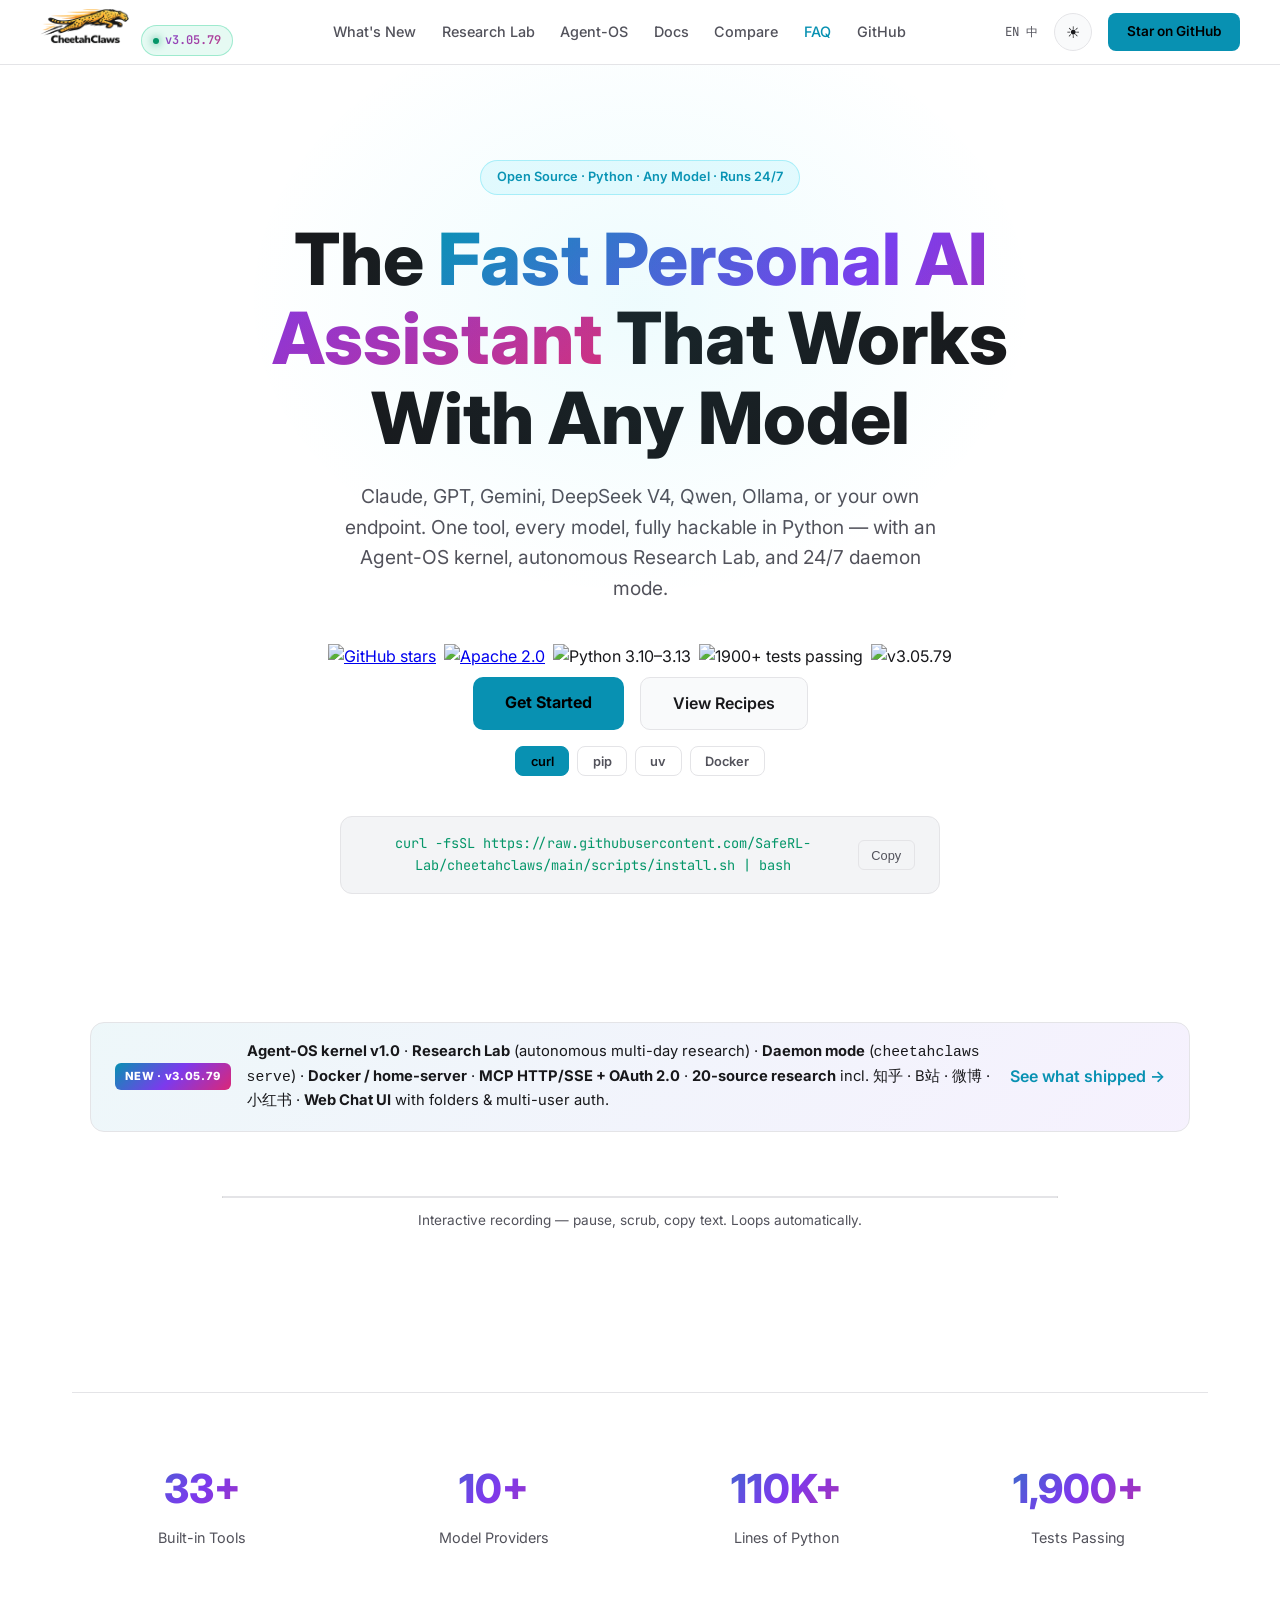
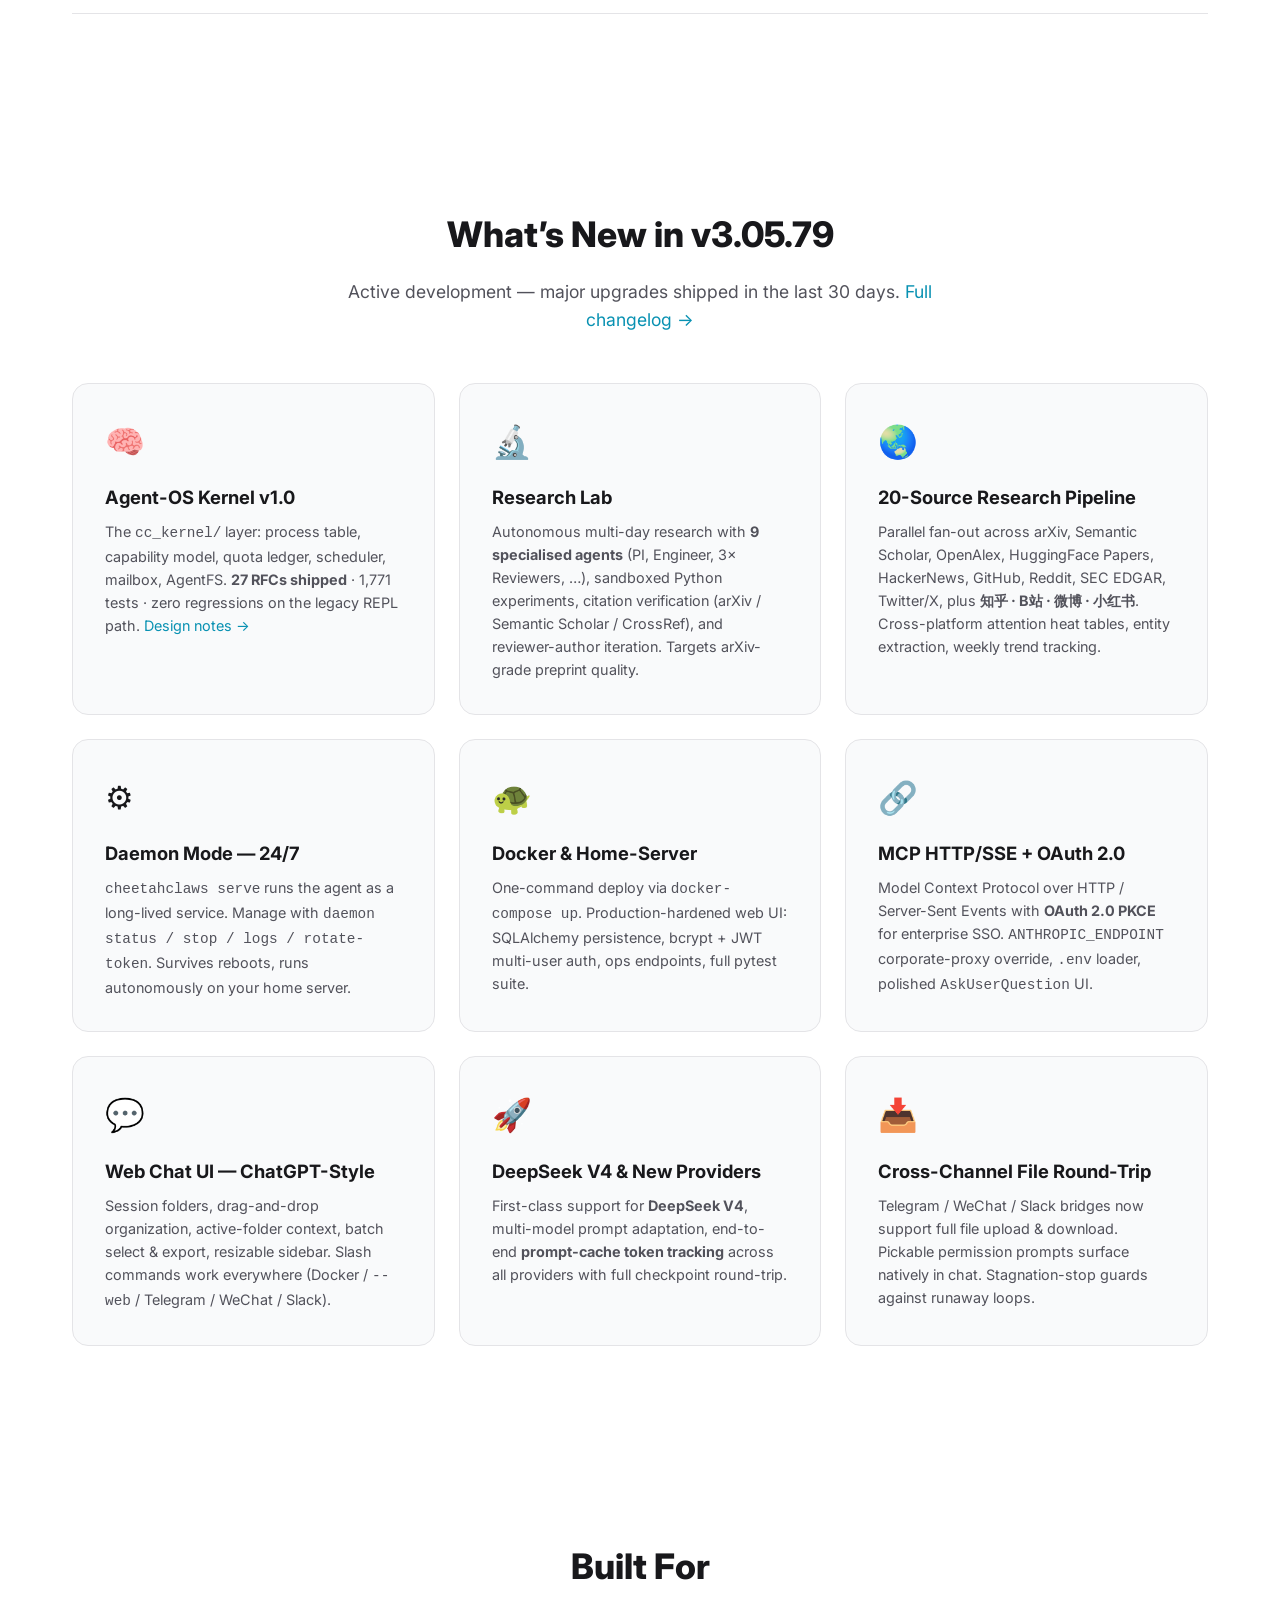
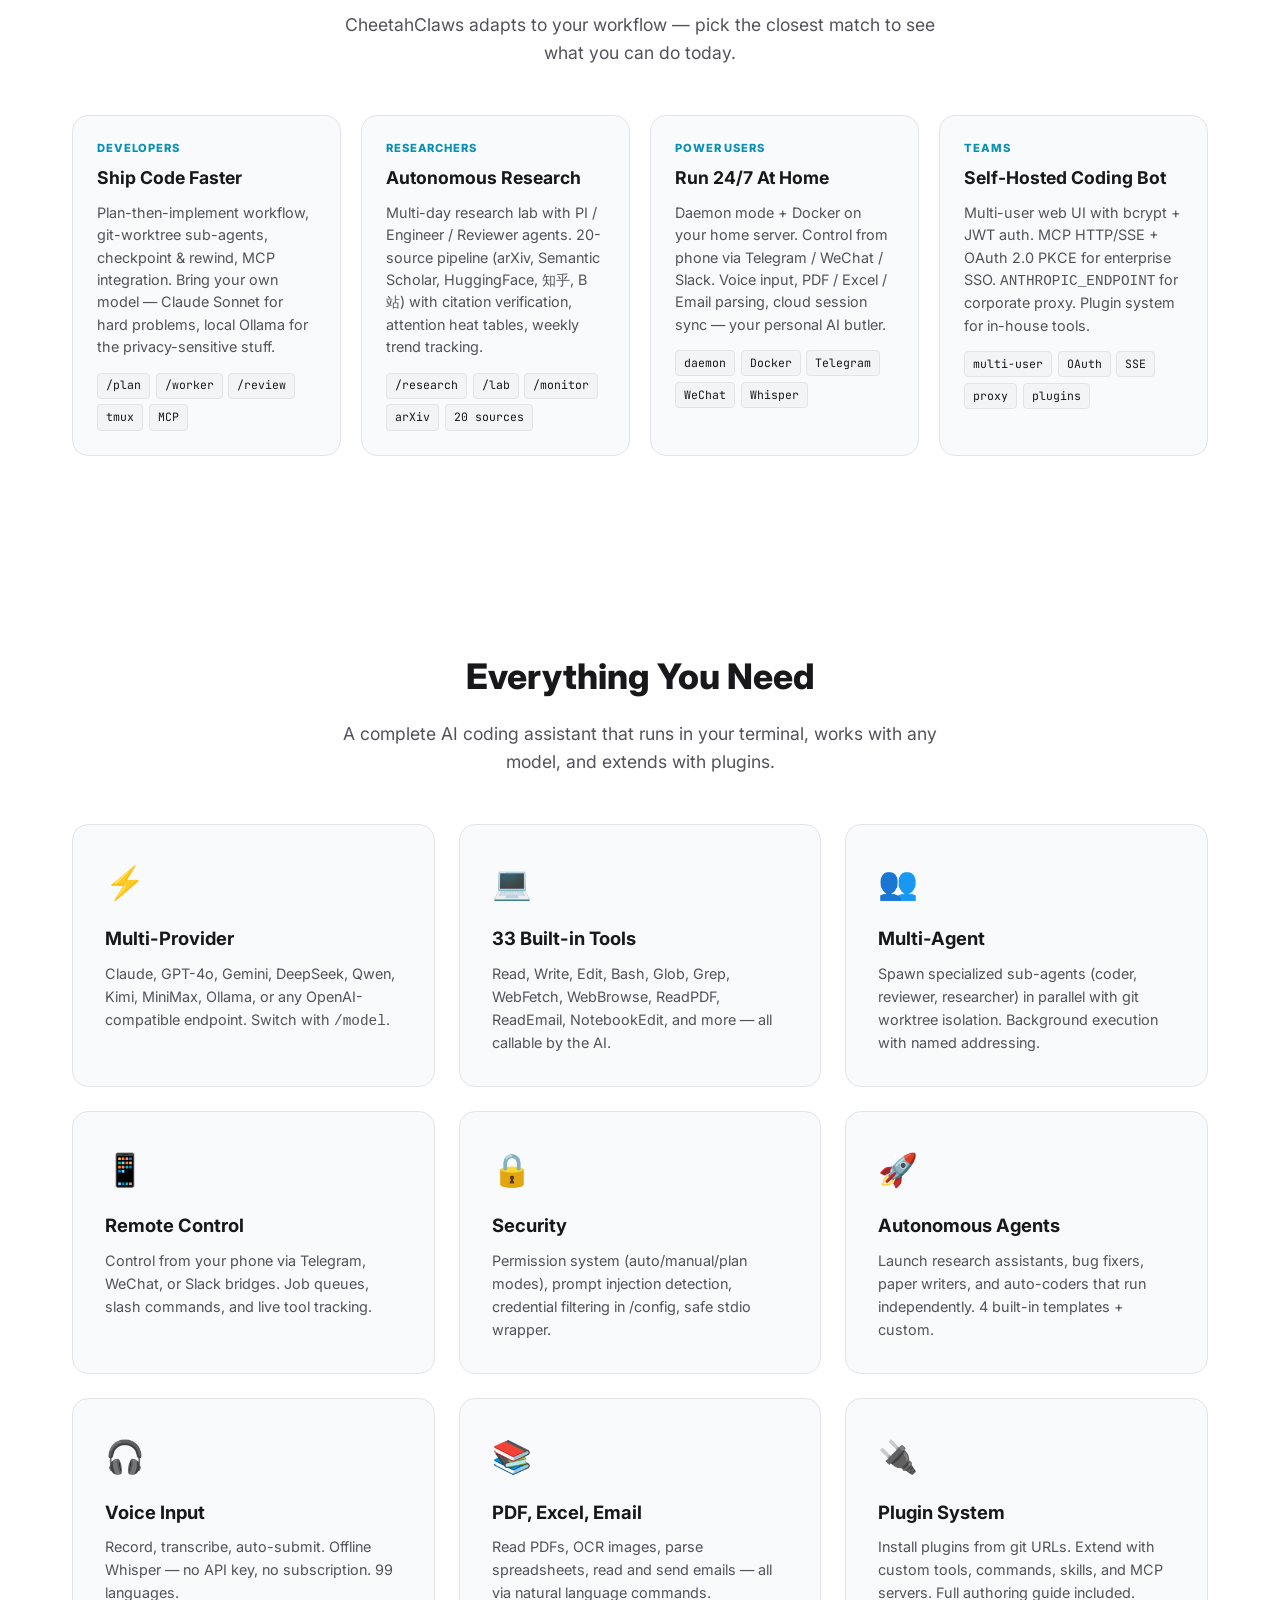
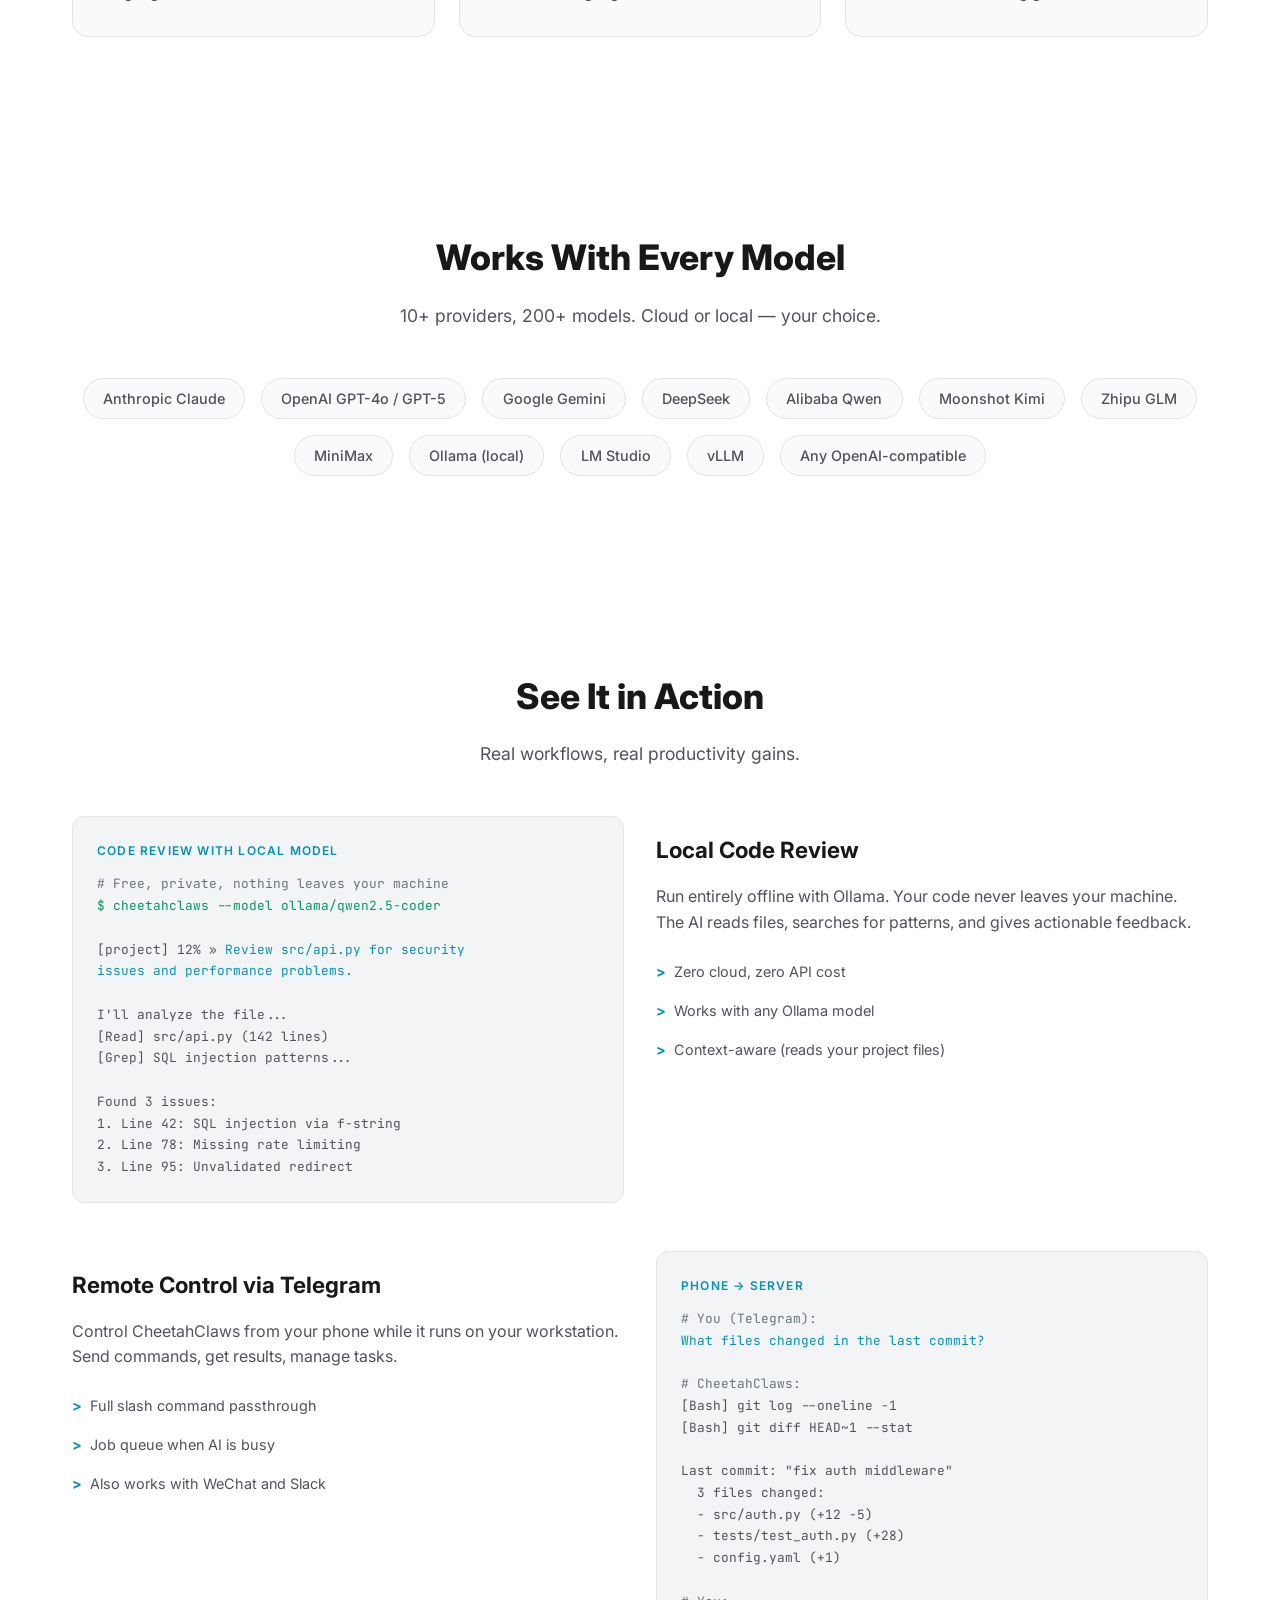
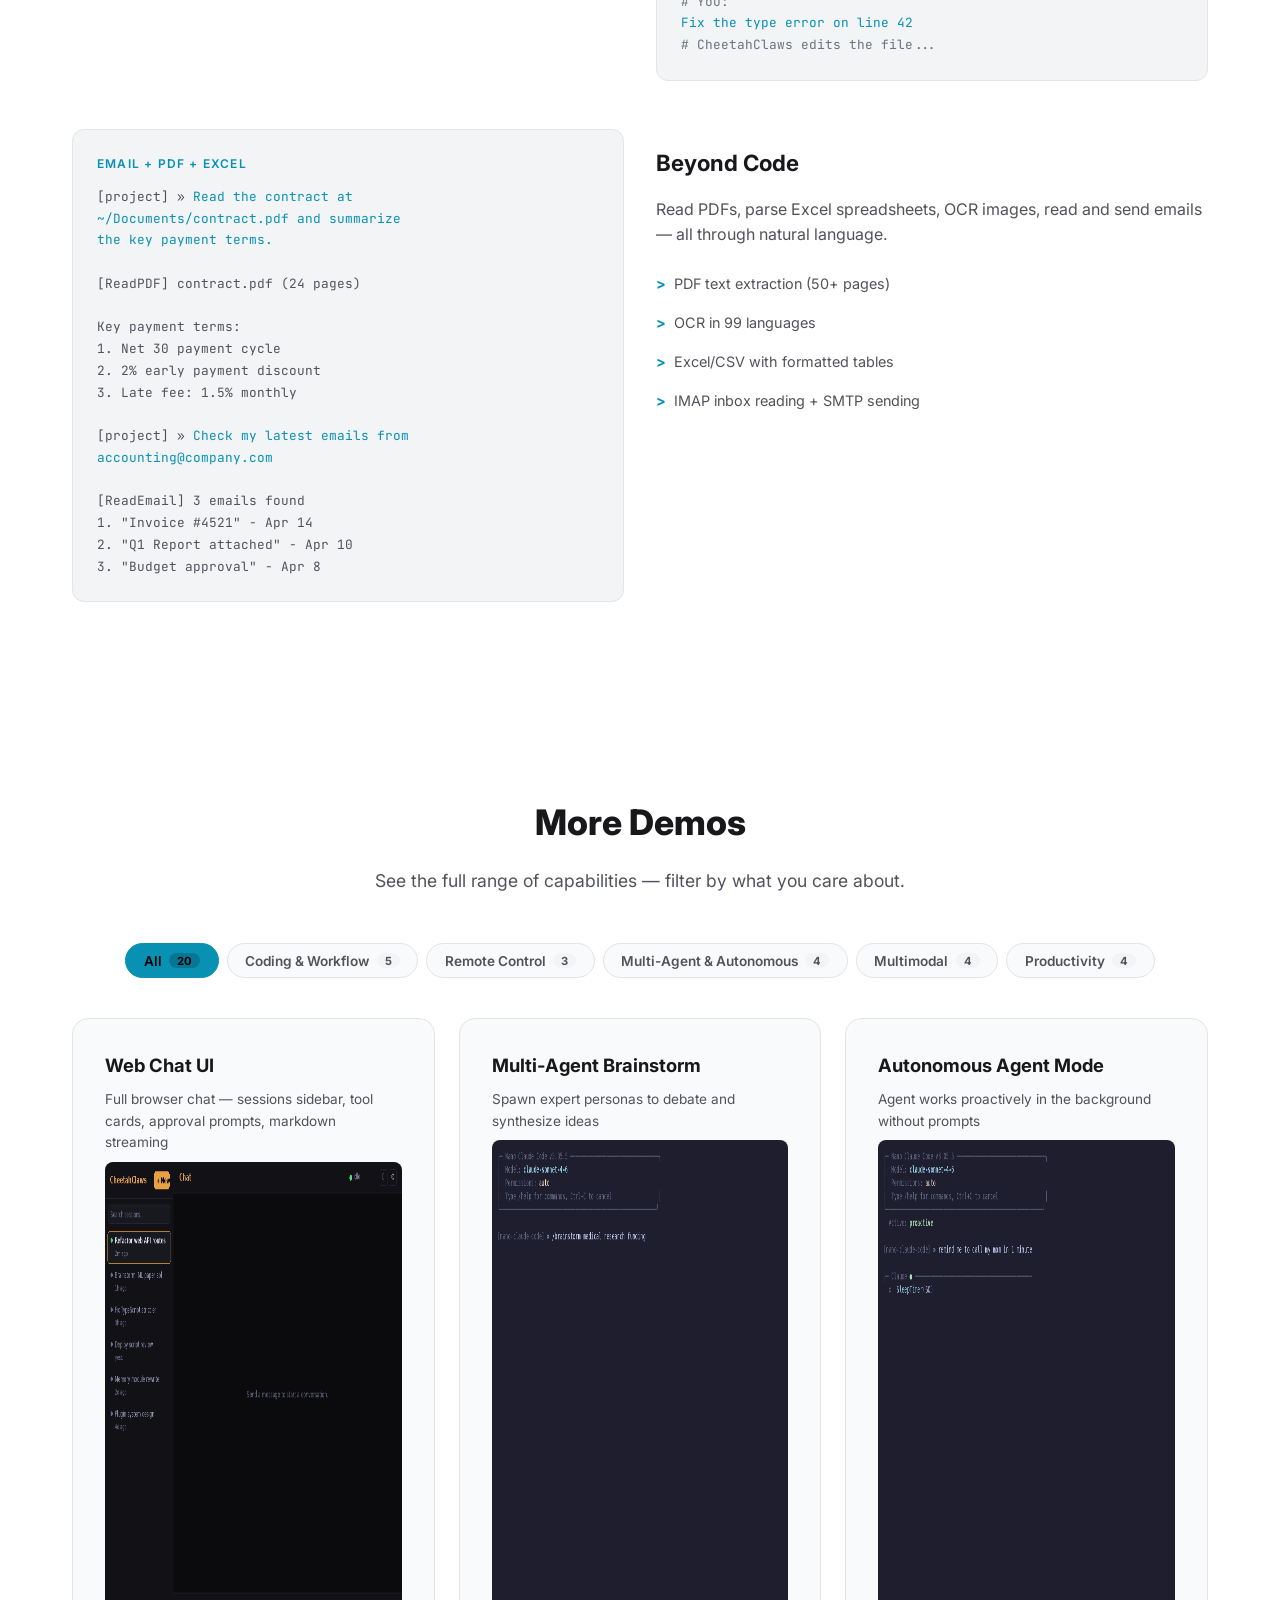
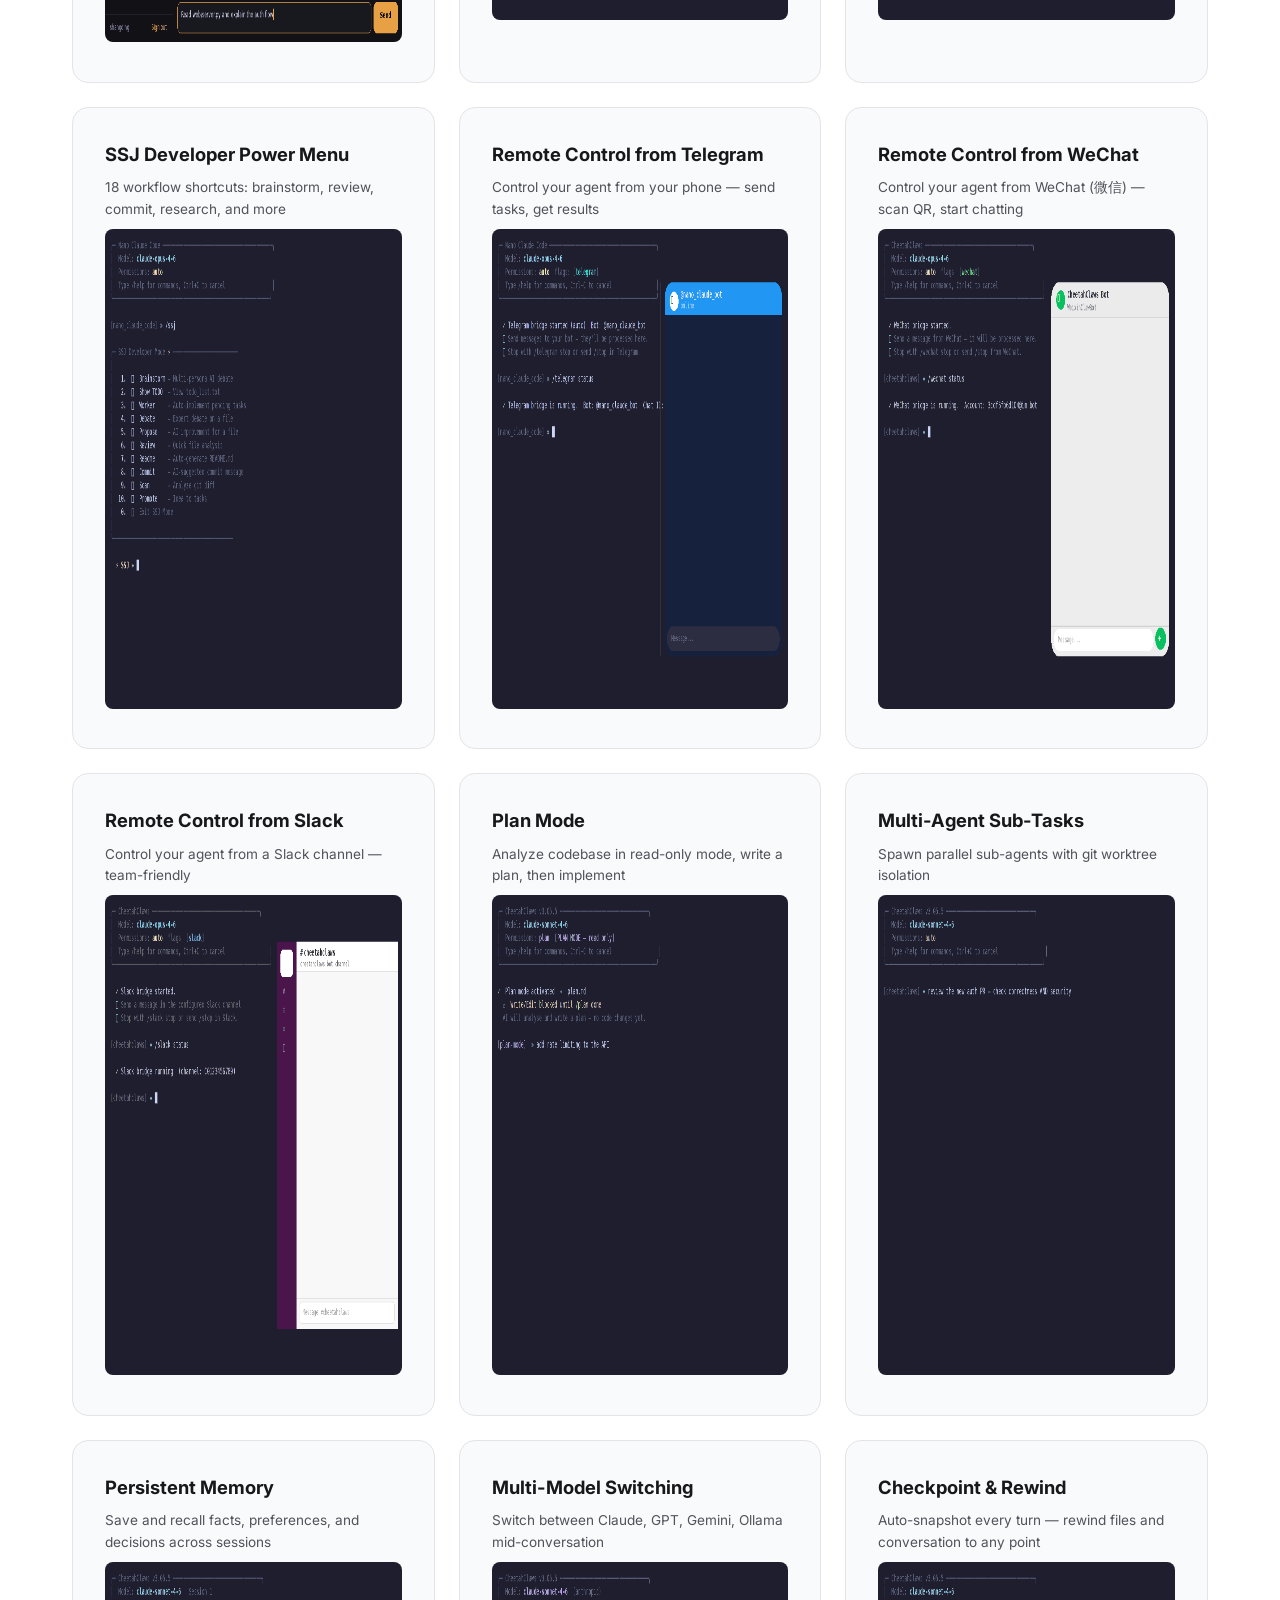
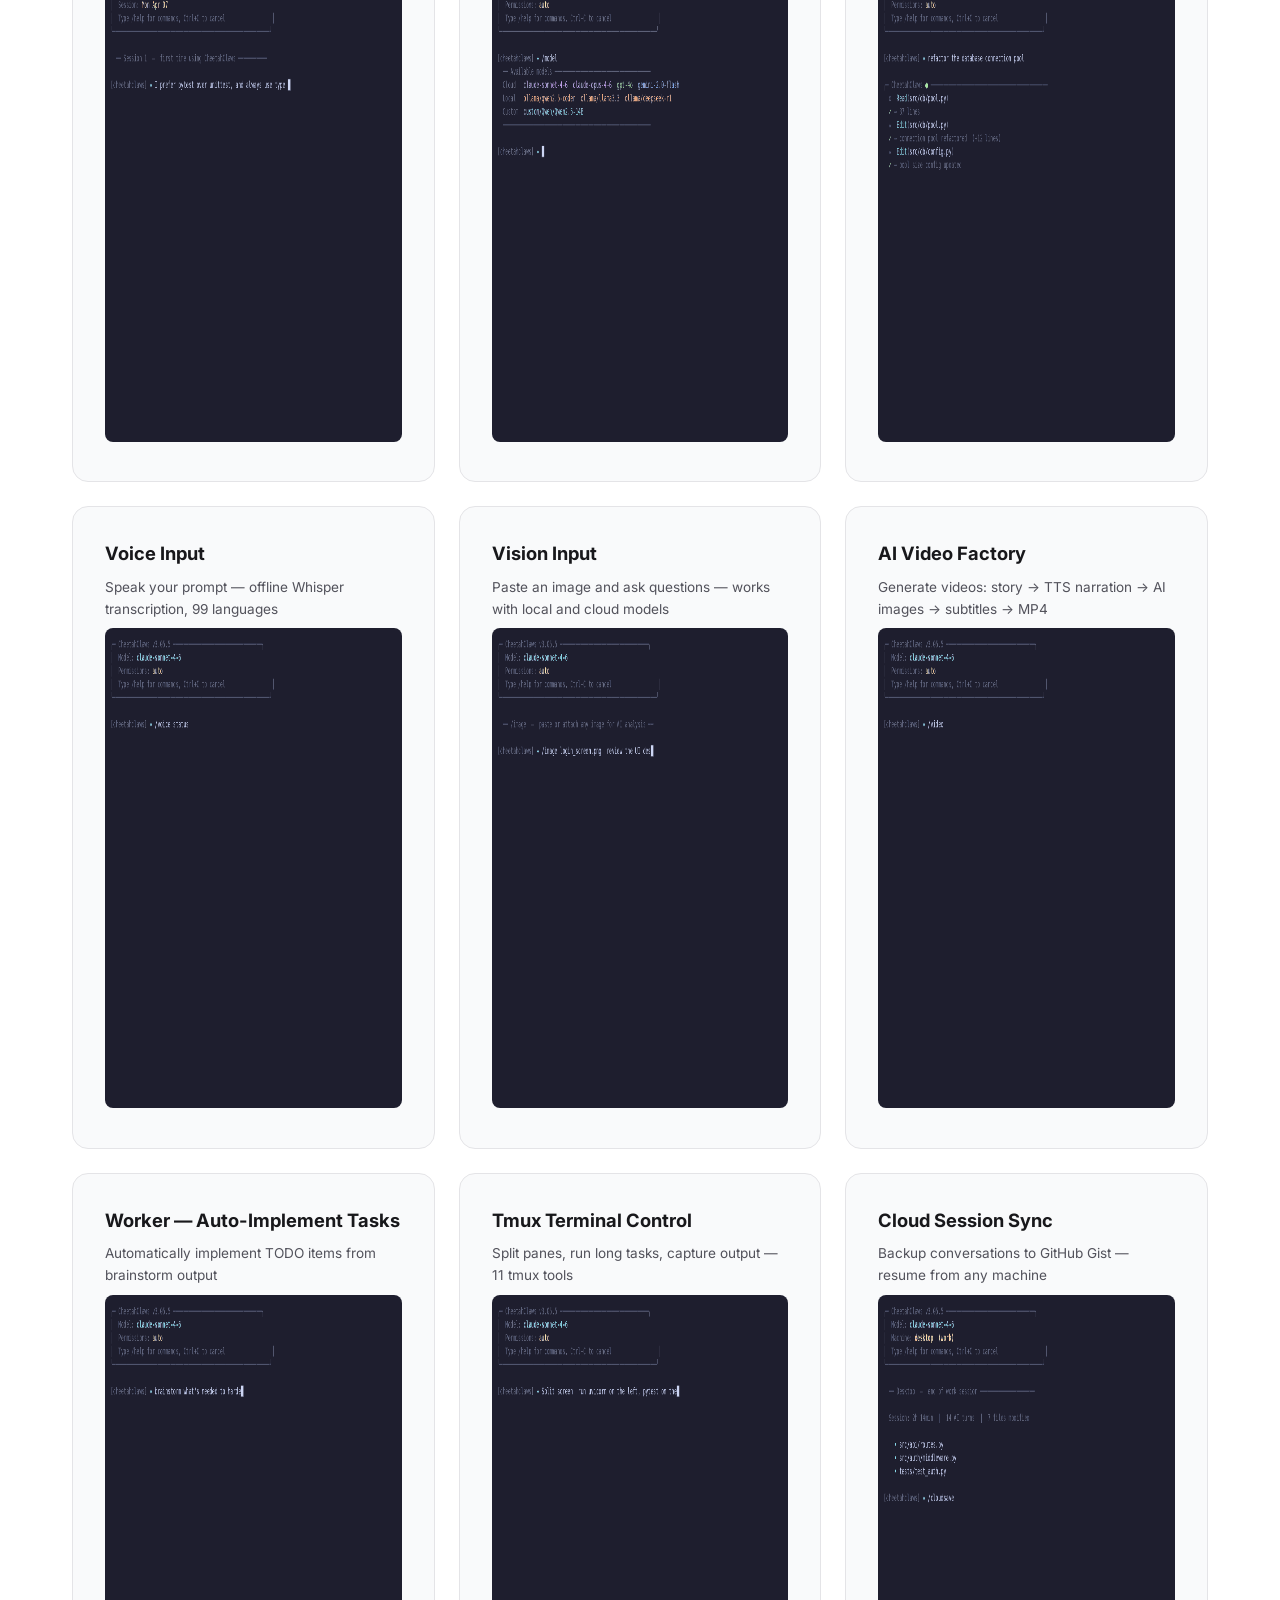
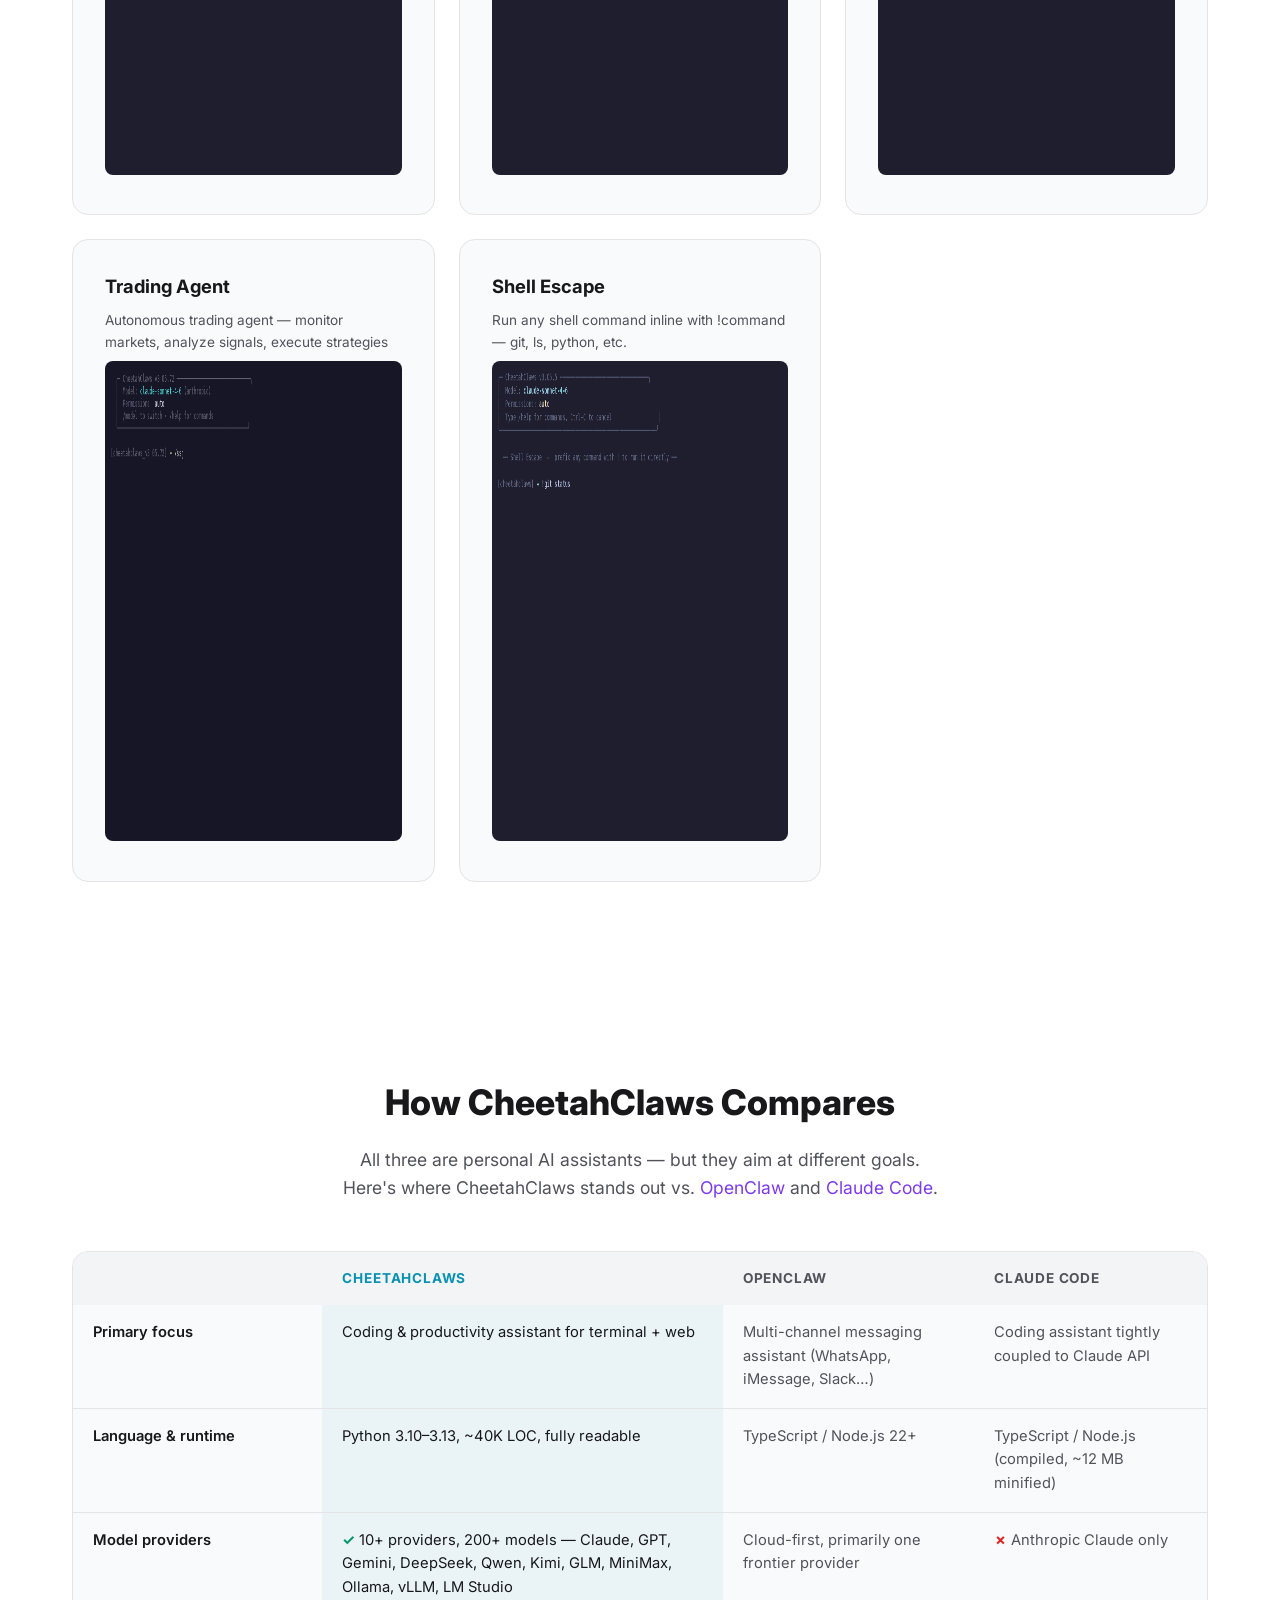
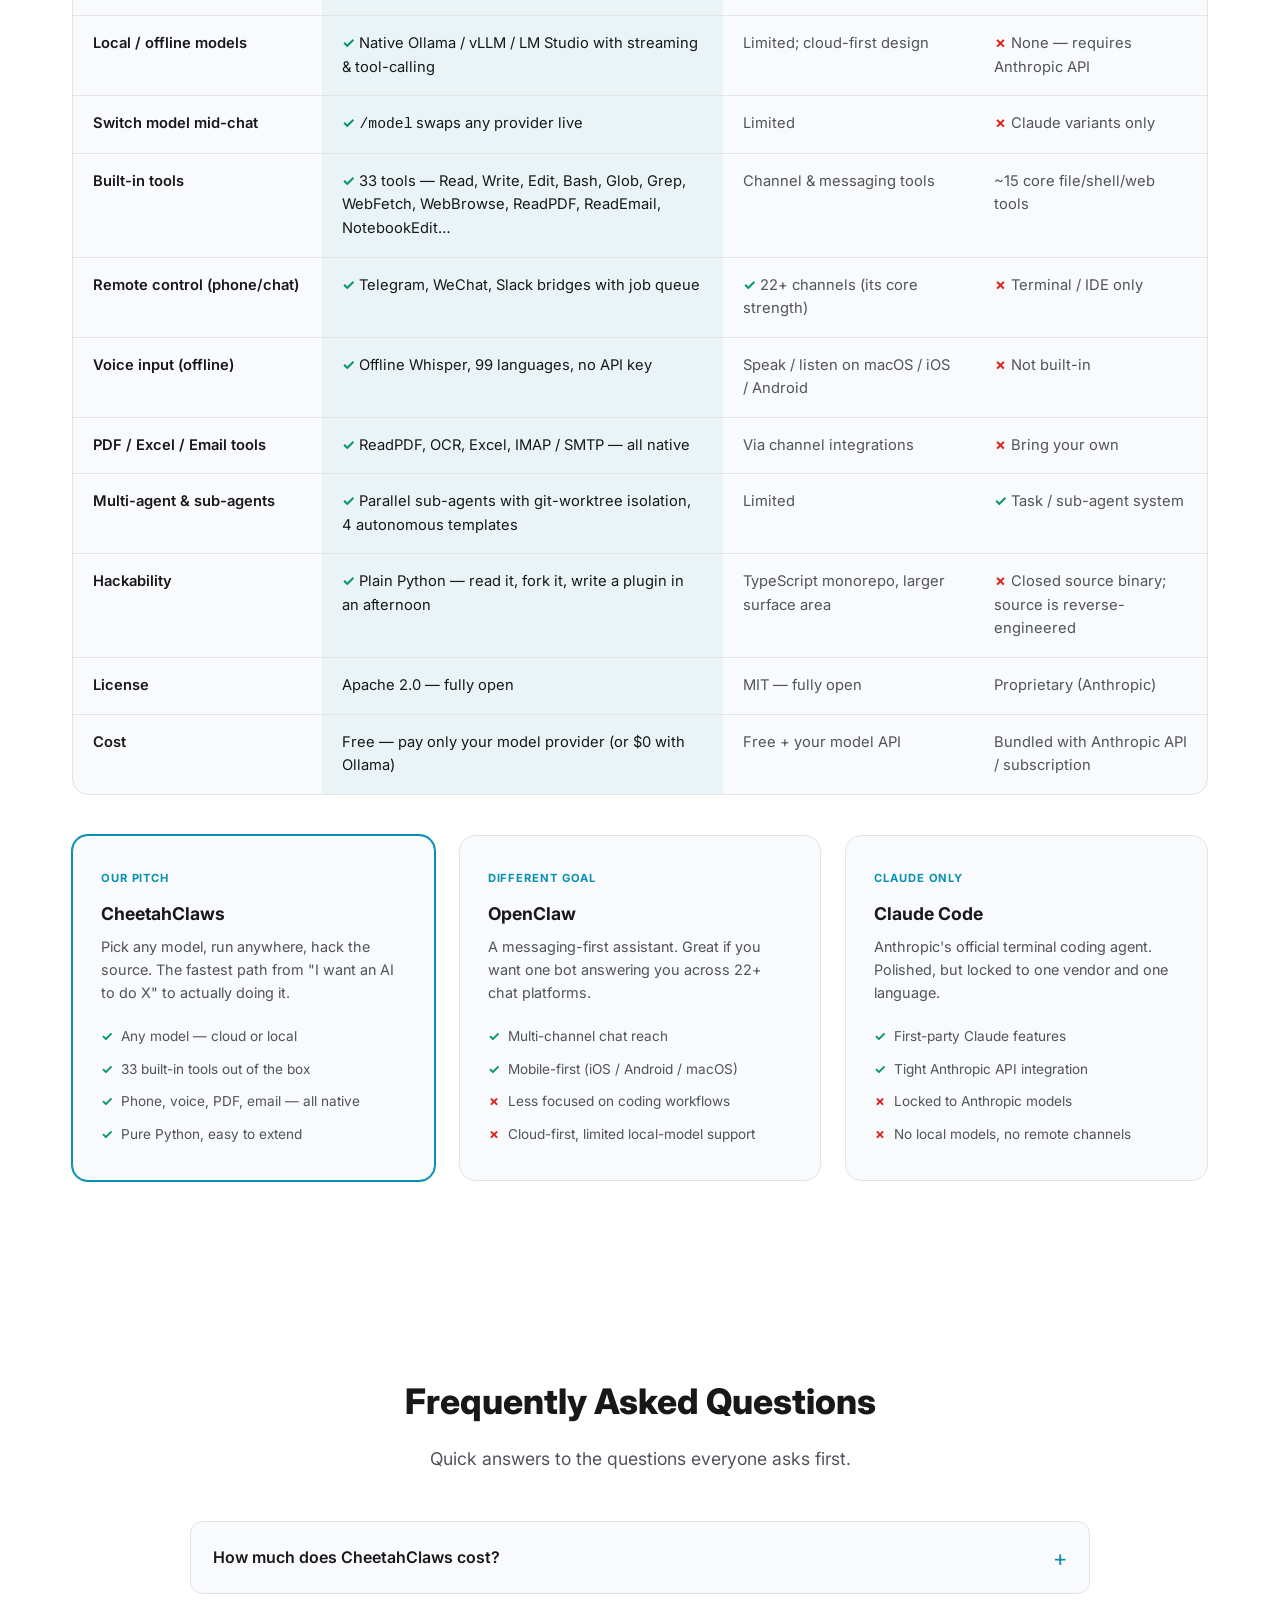
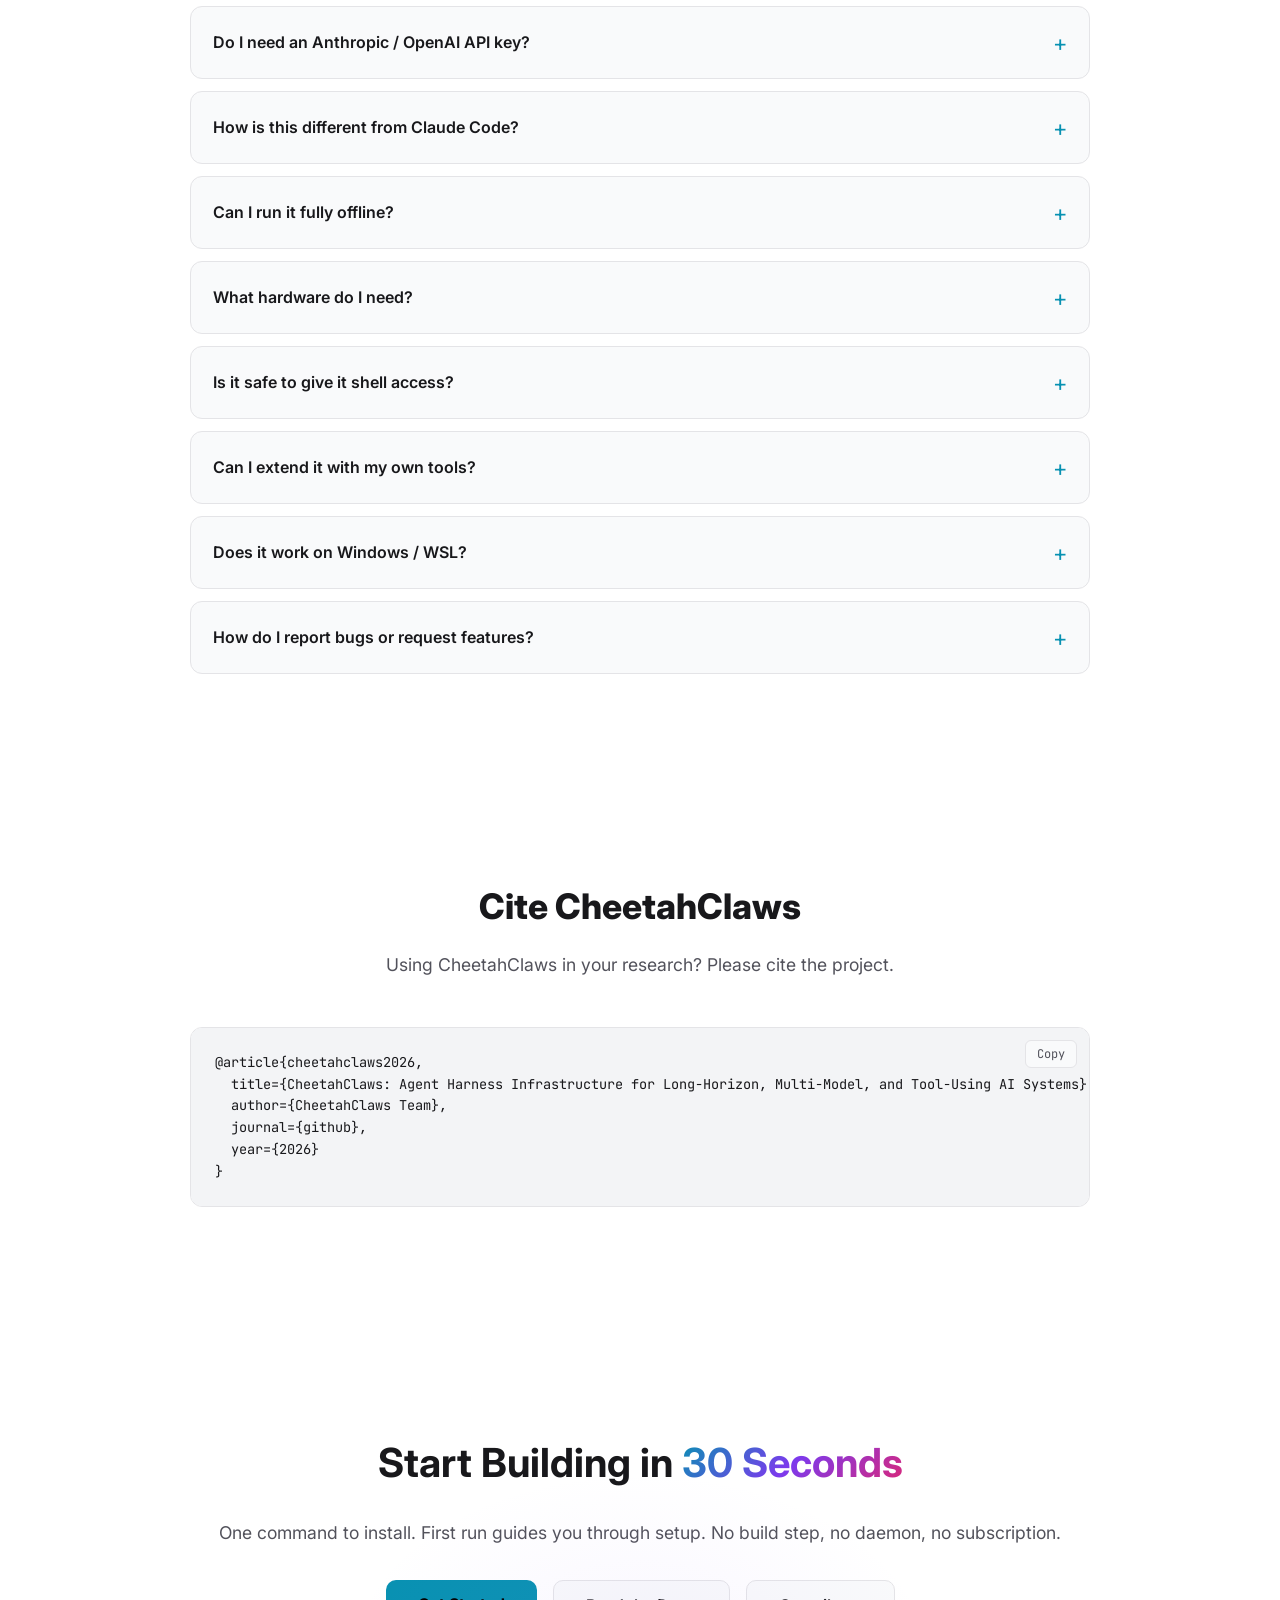
==== index.html @ 6b32987a "Update index.html" ====
<!DOCTYPE html>
<html lang="en">
<head>
    <meta charset="UTF-8">
    <meta name="viewport" content="width=device-width, initial-scale=1.0">
    <title>CheetahClaws — A Fast and Easy-to-Use Agent Harness Infrastructure for Long-Horizon, Multi-Model, and Tool-Using AI Systems · v3.05.80</title>
    <meta name="description" content="CheetahClaws: Agent Harness Infrastructure for any model — Claude, GPT, Gemini, DeepSeek V4, Qwen, Ollama. Agent-OS kernel, Research Lab, Daemon mode, Telegram/WeChat/Slack remote control, 33+ built-in tools. Runs 24/7, open source (Apache-2.0).">
    <meta name="keywords" content="AI assistant, Claude Code alternative, open source AI agent, Python AI agent, multi-model AI, Ollama agent, autonomous research agent, MCP, agent OS, DeepSeek, Qwen, local LLM, Telegram bot, WeChat bot">
    <meta name="author" content="SAIL Lab (UC Berkeley)">
    <meta name="theme-color" content="#0a0a0a" media="(prefers-color-scheme: dark)">
    <meta name="theme-color" content="#ffffff" media="(prefers-color-scheme: light)">
    <link rel="canonical" href="https://cheetahclaws.github.io/">

    <!-- Open Graph -->
    <meta property="og:type" content="website">
    <meta property="og:title" content="CheetahClaws — Fast Personal AI Assistant for Any Model">
    <meta property="og:description" content="Python-native AI assistant supporting any model. Agent-OS kernel, autonomous Research Lab, 24/7 daemon mode, Telegram/WeChat/Slack remote control, 1900+ tests. Apache-2.0.">
    <meta property="og:url" content="https://cheetahclaws.github.io/">
    <meta property="og:site_name" content="CheetahClaws">
    <meta property="og:image" content="https://cheetahclaws.github.io/logo.png">
    <meta property="og:image:alt" content="CheetahClaws logo">

    <!-- Twitter Card -->
    <meta name="twitter:card" content="summary_large_image">
    <meta name="twitter:title" content="CheetahClaws — Fast Personal AI Assistant for Any Model">
    <meta name="twitter:description" content="Python-native AI assistant for any model. Agent-OS, Research Lab, daemon mode, Telegram/WeChat/Slack bridges. Apache-2.0.">
    <meta name="twitter:image" content="https://cheetahclaws.github.io/logo.png">

    <link rel="icon" type="image/png" href="favicon.png">
    <link rel="icon" type="image/x-icon" href="favicon.ico">
    <link rel="apple-touch-icon" href="apple-touch-icon.png">
    <link rel="preconnect" href="https://fonts.googleapis.com">
    <link rel="preconnect" href="https://fonts.gstatic.com" crossorigin>
    <link href="https://fonts.googleapis.com/css2?family=Inter:wght@400;500;600;700;800&family=JetBrains+Mono:wght@400;500&display=swap" rel="stylesheet">

    <!-- Structured Data: SoftwareApplication -->
    <script type="application/ld+json">
    {
      "@context": "https://schema.org",
      "@type": "SoftwareApplication",
      "name": "CheetahClaws",
      "alternateName": "Nano Claude Code",
      "applicationCategory": "DeveloperApplication",
      "operatingSystem": "macOS, Linux, Windows",
      "softwareVersion": "3.05.79",
      "datePublished": "2026-05-10",
      "description": "Python-native AI assistant supporting any model — Claude, GPT, Gemini, DeepSeek, Qwen, Ollama. Agent-OS kernel, Research Lab, daemon mode, remote control bridges, 33+ built-in tools.",
      "url": "https://cheetahclaws.github.io/",
      "license": "https://www.apache.org/licenses/LICENSE-2.0",
      "codeRepository": "https://github.com/SafeRL-Lab/cheetahclaws",
      "programmingLanguage": "Python",
      "author": {
        "@type": "Organization",
        "name": "SAIL Lab (UC Berkeley)",
        "url": "https://github.com/SafeRL-Lab"
      },
      "offers": {
        "@type": "Offer",
        "price": "0",
        "priceCurrency": "USD"
      }
    }
    </script>
    <link rel="stylesheet" href="assets/site.css">
    <link rel="stylesheet" href="https://cdn.jsdelivr.net/npm/asciinema-player@3.7.1/dist/bundle/asciinema-player.css">
</head>
<body>

<a href="#main" class="skip-link">Skip to content</a>

<!-- Nav -->
<nav>
    <div class="inner">
        <a href="#" class="logo" aria-label="CheetahClaws home">
            <img src="logo.png" alt="CheetahClaws" style="height:36px;">
            <span class="version-chip"><span class="dot"></span>v3.05.79</span>
        </a>
        <div class="links" id="nav-links">
            <a href="#whats-new">What's New</a>
            <a href="research-lab.html">Research Lab</a>
            <a href="agent-os.html">Agent-OS</a>
            <a href="docs.html">Docs</a>
            <a href="#compare">Compare</a>
            <a href="#faq">FAQ</a>
            <a href="https://github.com/SafeRL-Lab/cheetahclaws" target="_blank" rel="noopener">GitHub</a>
        </div>
        <div class="nav-right">
            <span class="lang-switcher" aria-label="Language">
                <a href="https://github.com/SafeRL-Lab/cheetahclaws" target="_blank" rel="noopener" title="English">EN</a>
                <a href="https://github.com/SafeRL-Lab/cheetahclaws/blob/main/docs/i18n/README.CN.MD" target="_blank" rel="noopener" title="中文">中</a>
            </span>
            <button class="theme-toggle" id="theme-toggle" aria-label="Toggle light/dark theme" title="Toggle theme">
                <span class="icon-moon">&#9789;</span>
                <span class="icon-sun">&#9728;</span>
            </button>
            <a class="cta-btn" href="https://github.com/SafeRL-Lab/cheetahclaws">Star on GitHub</a>
            <button class="menu-toggle" id="menu-toggle" aria-label="Toggle navigation menu" aria-controls="nav-links" aria-expanded="false">&#9776;</button>
        </div>
    </div>
</nav>

<main id="main">

<!-- Hero -->
<div class="hero">
    <div class="badge">Open Source &middot; Python &middot; Any Model &middot; Runs 24/7</div>
    <h1>
        The <span class="gradient">Fast Personal AI Assistant</span> That Works With Any Model
    </h1>
    <p>
        Claude, GPT, Gemini, DeepSeek V4, Qwen, Ollama, or your own endpoint.
        One tool, every model, fully hackable in Python — with an Agent-OS kernel,
        autonomous Research Lab, and 24/7 daemon mode.
    </p>
    <div class="hero-badges" aria-label="Project badges">
        <a href="https://github.com/SafeRL-Lab/cheetahclaws/stargazers" target="_blank" rel="noopener"><img src="https://img.shields.io/github/stars/SafeRL-Lab/cheetahclaws?style=for-the-badge&logo=github&color=22d3ee" alt="GitHub stars"></a>
        <a href="https://github.com/SafeRL-Lab/cheetahclaws/blob/main/LICENSE" target="_blank" rel="noopener"><img src="https://img.shields.io/badge/license-Apache_2.0-a78bfa?style=for-the-badge" alt="Apache 2.0"></a>
        <img src="https://img.shields.io/badge/python-3.10%E2%80%933.13-34d399?style=for-the-badge&logo=python&logoColor=white" alt="Python 3.10–3.13">
        <img src="https://img.shields.io/badge/tests-1900%2B%20passing-34d399?style=for-the-badge" alt="1900+ tests passing">
        <img src="https://img.shields.io/badge/version-v3.05.79-f472b6?style=for-the-badge" alt="v3.05.79">
    </div>
    <div class="actions">
        <a class="btn-primary" href="https://github.com/SafeRL-Lab/cheetahclaws#installation">Get Started</a>
        <a class="btn-secondary" href="https://github.com/SafeRL-Lab/cheetahclaws/blob/main/docs/guides/recipes.md">View Recipes</a>
    </div>
    <div class="install-tabs" role="tablist">
        <button class="install-tab active" data-cmd="curl" role="tab" aria-selected="true">curl</button>
        <button class="install-tab" data-cmd="pip" role="tab" aria-selected="false">pip</button>
        <button class="install-tab" data-cmd="uv" role="tab" aria-selected="false">uv</button>
        <button class="install-tab" data-cmd="docker" role="tab" aria-selected="false">Docker</button>
    </div>
    <div class="install-bar">
        <code id="install-cmd">curl -fsSL https://raw.githubusercontent.com/SafeRL-Lab/cheetahclaws/main/scripts/install.sh | bash</code>
        <button id="install-copy" type="button">Copy</button>
    </div>
</div>

<!-- What's New banner -->
<div class="whats-new" id="whats-new-banner" role="region" aria-label="Latest release">
    <span class="tag">NEW · v3.05.79</span>
    <div class="text">
        <strong>Agent-OS kernel v1.0</strong> · <strong>Research Lab</strong> (autonomous multi-day research) · <strong>Daemon mode</strong> (<code>cheetahclaws serve</code>) · <strong>Docker / home-server</strong> · <strong>MCP HTTP/SSE + OAuth 2.0</strong> · <strong>20-source research</strong> incl. 知乎 · B站 · 微博 · 小红书 · <strong>Web Chat UI</strong> with folders &amp; multi-user auth.
    </div>
    <a href="#whats-new">See what shipped &rarr;</a>
</div>

<!-- Interactive terminal demo (asciinema cast) -->
<div class="cast-wrap">
    <div class="player-shell">
        <div id="ascii-demo" aria-label="Interactive terminal recording of a CheetahClaws session"></div>
    </div>
    <p class="caption">Interactive recording — pause, scrub, copy text. Loops automatically.</p>
</div>

<!-- Stats -->
<section>
    <div class="stats">
        <div>
            <div class="stat-num" data-count="33" data-suffix="+">33+</div>
            <div class="stat-label">Built-in Tools</div>
        </div>
        <div>
            <div class="stat-num" data-count="10" data-suffix="+">10+</div>
            <div class="stat-label">Model Providers</div>
        </div>
        <div>
            <div class="stat-num" data-count="110" data-suffix="K+">110K+</div>
            <div class="stat-label">Lines of Python</div>
        </div>
        <div>
            <div class="stat-num" data-count="1900" data-suffix="+" data-format="comma">1,900+</div>
            <div class="stat-label">Tests Passing</div>
        </div>
    </div>
</section>

<!-- What's New in v3.05.79 -->
<section id="whats-new">
    <h2>What&rsquo;s New in v3.05.79</h2>
    <p class="subtitle">Active development — major upgrades shipped in the last 30 days. <a href="https://github.com/SafeRL-Lab/cheetahclaws/blob/main/docs/news.md" target="_blank" rel="noopener" style="color:var(--accent);text-decoration:none;">Full changelog &rarr;</a></p>

    <div class="features-grid">
        <div class="feature-card">
            <div class="icon">&#129504;</div>
            <h3>Agent-OS Kernel v1.0</h3>
            <p>The <code>cc_kernel/</code> layer: process table, capability model, quota ledger, scheduler, mailbox, AgentFS. <strong>27 RFCs shipped</strong> &middot; 1,771 tests &middot; zero regressions on the legacy REPL path. <a href="https://github.com/SafeRL-Lab/cheetahclaws/blob/main/docs/agent-os.md" target="_blank" rel="noopener" style="color:var(--accent);text-decoration:none;">Design notes &rarr;</a></p>
        </div>
        <div class="feature-card">
            <div class="icon">&#128300;</div>
            <h3>Research Lab</h3>
            <p>Autonomous multi-day research with <strong>9 specialised agents</strong> (PI, Engineer, 3&times; Reviewers, …), sandboxed Python experiments, citation verification (arXiv / Semantic Scholar / CrossRef), and reviewer-author iteration. Targets arXiv-grade preprint quality.</p>
        </div>
        <div class="feature-card">
            <div class="icon">&#127759;</div>
            <h3>20-Source Research Pipeline</h3>
            <p>Parallel fan-out across arXiv, Semantic Scholar, OpenAlex, HuggingFace Papers, HackerNews, GitHub, Reddit, SEC EDGAR, Twitter/X, plus <strong>知乎 · B站 · 微博 · 小红书</strong>. Cross-platform attention heat tables, entity extraction, weekly trend tracking.</p>
        </div>
        <div class="feature-card">
            <div class="icon">&#9881;</div>
            <h3>Daemon Mode &mdash; 24/7</h3>
            <p><code>cheetahclaws serve</code> runs the agent as a long-lived service. Manage with <code>daemon status / stop / logs / rotate-token</code>. Survives reboots, runs autonomously on your home server.</p>
        </div>
        <div class="feature-card">
            <div class="icon">&#128034;</div>
            <h3>Docker &amp; Home-Server</h3>
            <p>One-command deploy via <code>docker-compose up</code>. Production-hardened web UI: SQLAlchemy persistence, bcrypt + JWT multi-user auth, ops endpoints, full pytest suite.</p>
        </div>
        <div class="feature-card">
            <div class="icon">&#128279;</div>
            <h3>MCP HTTP/SSE + OAuth 2.0</h3>
            <p>Model Context Protocol over HTTP / Server-Sent Events with <strong>OAuth 2.0 PKCE</strong> for enterprise SSO. <code>ANTHROPIC_ENDPOINT</code> corporate-proxy override, <code>.env</code> loader, polished <code>AskUserQuestion</code> UI.</p>
        </div>
        <div class="feature-card">
            <div class="icon">&#128172;</div>
            <h3>Web Chat UI &mdash; ChatGPT-Style</h3>
            <p>Session folders, drag-and-drop organization, active-folder context, batch select &amp; export, resizable sidebar. Slash commands work everywhere (Docker / <code>--web</code> / Telegram / WeChat / Slack).</p>
        </div>
        <div class="feature-card">
            <div class="icon">&#128640;</div>
            <h3>DeepSeek V4 &amp; New Providers</h3>
            <p>First-class support for <strong>DeepSeek V4</strong>, multi-model prompt adaptation, end-to-end <strong>prompt-cache token tracking</strong> across all providers with full checkpoint round-trip.</p>
        </div>
        <div class="feature-card">
            <div class="icon">&#128229;</div>
            <h3>Cross-Channel File Round-Trip</h3>
            <p>Telegram / WeChat / Slack bridges now support full file upload &amp; download. Pickable permission prompts surface natively in chat. Stagnation-stop guards against runaway loops.</p>
        </div>
    </div>
</section>

<!-- Personas / Who is this for -->
<section id="personas">
    <h2>Built For</h2>
    <p class="subtitle">CheetahClaws adapts to your workflow — pick the closest match to see what you can do today.</p>
    <div class="personas-grid">
        <div class="persona-card">
            <div class="role">Developers</div>
            <h3>Ship Code Faster</h3>
            <p>Plan-then-implement workflow, git-worktree sub-agents, checkpoint &amp; rewind, MCP integration. Bring your own model — Claude Sonnet for hard problems, local Ollama for the privacy-sensitive stuff.</p>
            <div class="stack">
                <span>/plan</span><span>/worker</span><span>/review</span><span>tmux</span><span>MCP</span>
            </div>
        </div>
        <div class="persona-card">
            <div class="role">Researchers</div>
            <h3>Autonomous Research</h3>
            <p>Multi-day research lab with PI / Engineer / Reviewer agents. 20-source pipeline (arXiv, Semantic Scholar, HuggingFace, 知乎, B站) with citation verification, attention heat tables, weekly trend tracking.</p>
            <div class="stack">
                <span>/research</span><span>/lab</span><span>/monitor</span><span>arXiv</span><span>20 sources</span>
            </div>
        </div>
        <div class="persona-card">
            <div class="role">Power Users</div>
            <h3>Run 24/7 At Home</h3>
            <p>Daemon mode + Docker on your home server. Control from phone via Telegram / WeChat / Slack. Voice input, PDF / Excel / Email parsing, cloud session sync — your personal AI butler.</p>
            <div class="stack">
                <span>daemon</span><span>Docker</span><span>Telegram</span><span>WeChat</span><span>Whisper</span>
            </div>
        </div>
        <div class="persona-card">
            <div class="role">Teams</div>
            <h3>Self-Hosted Coding Bot</h3>
            <p>Multi-user web UI with bcrypt + JWT auth. MCP HTTP/SSE + OAuth 2.0 PKCE for enterprise SSO. <code>ANTHROPIC_ENDPOINT</code> for corporate proxy. Plugin system for in-house tools.</p>
            <div class="stack">
                <span>multi-user</span><span>OAuth</span><span>SSE</span><span>proxy</span><span>plugins</span>
            </div>
        </div>
    </div>
</section>

<!-- Features -->
<section id="features">
    <h2>Everything You Need</h2>
    <p class="subtitle">A complete AI coding assistant that runs in your terminal, works with any model, and extends with plugins.</p>

    <div class="features-grid">
        <div class="feature-card">
            <div class="icon">&#9889;</div>
            <h3>Multi-Provider</h3>
            <p>Claude, GPT-4o, Gemini, DeepSeek, Qwen, Kimi, MiniMax, Ollama, or any OpenAI-compatible endpoint. Switch with <code>/model</code>.</p>
        </div>
        <div class="feature-card">
            <div class="icon">&#128187;</div>
            <h3>33 Built-in Tools</h3>
            <p>Read, Write, Edit, Bash, Glob, Grep, WebFetch, WebBrowse, ReadPDF, ReadEmail, NotebookEdit, and more — all callable by the AI.</p>
        </div>
        <div class="feature-card">
            <div class="icon">&#128101;</div>
            <h3>Multi-Agent</h3>
            <p>Spawn specialized sub-agents (coder, reviewer, researcher) in parallel with git worktree isolation. Background execution with named addressing.</p>
        </div>
        <div class="feature-card">
            <div class="icon">&#128241;</div>
            <h3>Remote Control</h3>
            <p>Control from your phone via Telegram, WeChat, or Slack bridges. Job queues, slash commands, and live tool tracking.</p>
        </div>
        <div class="feature-card">
            <div class="icon">&#128274;</div>
            <h3>Security</h3>
            <p>Permission system (auto/manual/plan modes), prompt injection detection, credential filtering in /config, safe stdio wrapper.</p>
        </div>
        <div class="feature-card">
            <div class="icon">&#128640;</div>
            <h3>Autonomous Agents</h3>
            <p>Launch research assistants, bug fixers, paper writers, and auto-coders that run independently. 4 built-in templates + custom.</p>
        </div>
        <div class="feature-card">
            <div class="icon">&#127911;</div>
            <h3>Voice Input</h3>
            <p>Record, transcribe, auto-submit. Offline Whisper — no API key, no subscription. 99 languages.</p>
        </div>
        <div class="feature-card">
            <div class="icon">&#128218;</div>
            <h3>PDF, Excel, Email</h3>
            <p>Read PDFs, OCR images, parse spreadsheets, read and send emails — all via natural language commands.</p>
        </div>
        <div class="feature-card">
            <div class="icon">&#128268;</div>
            <h3>Plugin System</h3>
            <p>Install plugins from git URLs. Extend with custom tools, commands, skills, and MCP servers. Full authoring guide included.</p>
        </div>
    </div>
</section>

<!-- Models -->
<section id="models">
    <h2>Works With Every Model</h2>
    <p class="subtitle">10+ providers, 200+ models. Cloud or local — your choice.</p>
    <div class="providers">
        <span class="provider-chip">Anthropic Claude</span>
        <span class="provider-chip">OpenAI GPT-4o / GPT-5</span>
        <span class="provider-chip">Google Gemini</span>
        <span class="provider-chip">DeepSeek</span>
        <span class="provider-chip">Alibaba Qwen</span>
        <span class="provider-chip">Moonshot Kimi</span>
        <span class="provider-chip">Zhipu GLM</span>
        <span class="provider-chip">MiniMax</span>
        <span class="provider-chip">Ollama (local)</span>
        <span class="provider-chip">LM Studio</span>
        <span class="provider-chip">vLLM</span>
        <span class="provider-chip">Any OpenAI-compatible</span>
    </div>
</section>

<!-- Examples -->
<section id="examples">
    <h2>See It in Action</h2>
    <p class="subtitle">Real workflows, real productivity gains.</p>

    <div class="code-section" style="margin-bottom:3rem">
        <div class="code-block">
            <div class="label">Code Review with Local Model</div>
<pre><span class="comment"># Free, private, nothing leaves your machine</span>
<span class="cmd">$ cheetahclaws --model ollama/qwen2.5-coder</span>

<span class="output">[project] 12% &raquo;</span> <span class="highlight">Review src/api.py for security
issues and performance problems.</span>

<span class="output">I'll analyze the file...</span>
<span class="output">[Read] src/api.py (142 lines)</span>
<span class="output">[Grep] SQL injection patterns...</span>

<span class="output">Found 3 issues:</span>
<span class="output">1. Line 42: SQL injection via f-string</span>
<span class="output">2. Line 78: Missing rate limiting</span>
<span class="output">3. Line 95: Unvalidated redirect</span></pre>
        </div>
        <div class="code-desc">
            <h3>Local Code Review</h3>
            <p>Run entirely offline with Ollama. Your code never leaves your machine. The AI reads files, searches for patterns, and gives actionable feedback.</p>
            <ul>
                <li>Zero cloud, zero API cost</li>
                <li>Works with any Ollama model</li>
                <li>Context-aware (reads your project files)</li>
            </ul>
        </div>
    </div>

    <div class="code-section" style="margin-bottom:3rem">
        <div class="code-desc">
            <h3>Remote Control via Telegram</h3>
            <p>Control CheetahClaws from your phone while it runs on your workstation. Send commands, get results, manage tasks.</p>
            <ul>
                <li>Full slash command passthrough</li>
                <li>Job queue when AI is busy</li>
                <li>Also works with WeChat and Slack</li>
            </ul>
        </div>
        <div class="code-block">
            <div class="label">Phone &rarr; Server</div>
<pre><span class="comment"># You (Telegram):</span>
<span class="highlight">What files changed in the last commit?</span>

<span class="comment"># CheetahClaws:</span>
<span class="output">[Bash] git log --oneline -1</span>
<span class="output">[Bash] git diff HEAD~1 --stat</span>

<span class="output">Last commit: "fix auth middleware"</span>
<span class="output">  3 files changed:</span>
<span class="output">  - src/auth.py (+12 -5)</span>
<span class="output">  - tests/test_auth.py (+28)</span>
<span class="output">  - config.yaml (+1)</span>

<span class="comment"># You:</span>
<span class="highlight">Fix the type error on line 42</span>
<span class="comment"># CheetahClaws edits the file...</span></pre>
        </div>
    </div>

    <div class="code-section">
        <div class="code-block">
            <div class="label">Email + PDF + Excel</div>
<pre><span class="output">[project] &raquo;</span> <span class="highlight">Read the contract at
~/Documents/contract.pdf and summarize
the key payment terms.</span>

<span class="output">[ReadPDF] contract.pdf (24 pages)</span>

<span class="output">Key payment terms:</span>
<span class="output">1. Net 30 payment cycle</span>
<span class="output">2. 2% early payment discount</span>
<span class="output">3. Late fee: 1.5% monthly</span>

<span class="output">[project] &raquo;</span> <span class="highlight">Check my latest emails from
accounting@company.com</span>

<span class="output">[ReadEmail] 3 emails found</span>
<span class="output">1. "Invoice #4521" - Apr 14</span>
<span class="output">2. "Q1 Report attached" - Apr 10</span>
<span class="output">3. "Budget approval" - Apr 8</span></pre>
        </div>
        <div class="code-desc">
            <h3>Beyond Code</h3>
            <p>Read PDFs, parse Excel spreadsheets, OCR images, read and send emails — all through natural language.</p>
            <ul>
                <li>PDF text extraction (50+ pages)</li>
                <li>OCR in 99 languages</li>
                <li>Excel/CSV with formatted tables</li>
                <li>IMAP inbox reading + SMTP sending</li>
            </ul>
        </div>
    </div>
</section>

<!-- More demos -->
<section id="tools">
    <h2>More Demos</h2>
    <p class="subtitle">See the full range of capabilities — filter by what you care about.</p>
    <div class="demo-tabs" role="tablist" aria-label="Demo categories">
        <button class="demo-tab active" data-cat="all" role="tab" aria-selected="true">All <span class="count">20</span></button>
        <button class="demo-tab" data-cat="coding" role="tab" aria-selected="false">Coding &amp; Workflow <span class="count">5</span></button>
        <button class="demo-tab" data-cat="remote" role="tab" aria-selected="false">Remote Control <span class="count">3</span></button>
        <button class="demo-tab" data-cat="agents" role="tab" aria-selected="false">Multi-Agent &amp; Autonomous <span class="count">4</span></button>
        <button class="demo-tab" data-cat="multimodal" role="tab" aria-selected="false">Multimodal <span class="count">4</span></button>
        <button class="demo-tab" data-cat="productivity" role="tab" aria-selected="false">Productivity <span class="count">4</span></button>
    </div>
    <div class="features-grid demos-grid" style="grid-template-columns: repeat(auto-fit, minmax(280px, 1fr));">
        <div class="feature-card demo-card" data-cat="productivity">
            <h3>Web Chat UI</h3>
            <p style="color:var(--text-dim);font-size:0.85rem;margin-bottom:0.5rem;">Full browser chat — sessions sidebar, tool cards, approval prompts, markdown streaming</p>
            <img src="assets/demos/web_demo.gif" alt="Web chat UI demo" loading="lazy" decoding="async" width="640" height="480" style="width:100%;border-radius:8px;">
        </div>
        <div class="feature-card demo-card" data-cat="agents">
            <h3>Multi-Agent Brainstorm</h3>
            <p style="color:var(--text-dim);font-size:0.85rem;margin-bottom:0.5rem;">Spawn expert personas to debate and synthesize ideas</p>
            <img src="assets/demos/brainstorm_demo.gif" alt="Brainstorm demo" loading="lazy" decoding="async" width="640" height="480" style="width:100%;border-radius:8px;">
        </div>
        <div class="feature-card demo-card" data-cat="agents">
            <h3>Autonomous Agent Mode</h3>
            <p style="color:var(--text-dim);font-size:0.85rem;margin-bottom:0.5rem;">Agent works proactively in the background without prompts</p>
            <img src="assets/demos/proactive_demo.gif" alt="Proactive demo" loading="lazy" decoding="async" width="640" height="480" style="width:100%;border-radius:8px;">
        </div>
        <div class="feature-card demo-card" data-cat="coding">
            <h3>SSJ Developer Power Menu</h3>
            <p style="color:var(--text-dim);font-size:0.85rem;margin-bottom:0.5rem;">18 workflow shortcuts: brainstorm, review, commit, research, and more</p>
            <img src="assets/demos/ssj_demo.gif" alt="SSJ demo" loading="lazy" decoding="async" width="640" height="480" style="width:100%;border-radius:8px;">
        </div>
        <div class="feature-card demo-card" data-cat="remote">
            <h3>Remote Control from Telegram</h3>
            <p style="color:var(--text-dim);font-size:0.85rem;margin-bottom:0.5rem;">Control your agent from your phone — send tasks, get results</p>
            <img src="assets/demos/telegram_demo.gif" alt="Telegram remote control demo" loading="lazy" decoding="async" width="640" height="480" style="width:100%;border-radius:8px;">
        </div>
        <div class="feature-card demo-card" data-cat="remote">
            <h3>Remote Control from WeChat</h3>
            <p style="color:var(--text-dim);font-size:0.85rem;margin-bottom:0.5rem;">Control your agent from WeChat (微信) — scan QR, start chatting</p>
            <img src="assets/demos/wechat_demo.gif" alt="WeChat remote control demo" loading="lazy" decoding="async" width="640" height="480" style="width:100%;border-radius:8px;">
        </div>
        <div class="feature-card demo-card" data-cat="remote">
            <h3>Remote Control from Slack</h3>
            <p style="color:var(--text-dim);font-size:0.85rem;margin-bottom:0.5rem;">Control your agent from a Slack channel — team-friendly</p>
            <img src="assets/demos/slack_demo.gif" alt="Slack remote control demo" loading="lazy" decoding="async" width="640" height="480" style="width:100%;border-radius:8px;">
        </div>
        <div class="feature-card demo-card" data-cat="coding">
            <h3>Plan Mode</h3>
            <p style="color:var(--text-dim);font-size:0.85rem;margin-bottom:0.5rem;">Analyze codebase in read-only mode, write a plan, then implement</p>
            <img src="assets/demos/plan_demo.gif" alt="Plan mode demo" loading="lazy" decoding="async" width="640" height="480" style="width:100%;border-radius:8px;">
        </div>
        <div class="feature-card demo-card" data-cat="agents">
            <h3>Multi-Agent Sub-Tasks</h3>
            <p style="color:var(--text-dim);font-size:0.85rem;margin-bottom:0.5rem;">Spawn parallel sub-agents with git worktree isolation</p>
            <img src="assets/demos/subagent_demo.gif" alt="Sub-agent demo" loading="lazy" decoding="async" width="640" height="480" style="width:100%;border-radius:8px;">
        </div>
        <div class="feature-card demo-card" data-cat="productivity">
            <h3>Persistent Memory</h3>
            <p style="color:var(--text-dim);font-size:0.85rem;margin-bottom:0.5rem;">Save and recall facts, preferences, and decisions across sessions</p>
            <img src="assets/demos/memory_demo.gif" alt="Memory demo" loading="lazy" decoding="async" width="640" height="480" style="width:100%;border-radius:8px;">
        </div>
        <div class="feature-card demo-card" data-cat="multimodal">
            <h3>Multi-Model Switching</h3>
            <p style="color:var(--text-dim);font-size:0.85rem;margin-bottom:0.5rem;">Switch between Claude, GPT, Gemini, Ollama mid-conversation</p>
            <img src="assets/demos/multimodel_demo.gif" alt="Multi-model demo" loading="lazy" decoding="async" width="640" height="480" style="width:100%;border-radius:8px;">
        </div>
        <div class="feature-card demo-card" data-cat="productivity">
            <h3>Checkpoint &amp; Rewind</h3>
            <p style="color:var(--text-dim);font-size:0.85rem;margin-bottom:0.5rem;">Auto-snapshot every turn — rewind files and conversation to any point</p>
            <img src="assets/demos/checkpoint_demo.gif" alt="Checkpoint demo" loading="lazy" decoding="async" width="640" height="480" style="width:100%;border-radius:8px;">
        </div>
        <div class="feature-card demo-card" data-cat="multimodal">
            <h3>Voice Input</h3>
            <p style="color:var(--text-dim);font-size:0.85rem;margin-bottom:0.5rem;">Speak your prompt — offline Whisper transcription, 99 languages</p>
            <img src="assets/demos/voice_demo.gif" alt="Voice input demo" loading="lazy" decoding="async" width="640" height="480" style="width:100%;border-radius:8px;">
        </div>
        <div class="feature-card demo-card" data-cat="multimodal">
            <h3>Vision Input</h3>
            <p style="color:var(--text-dim);font-size:0.85rem;margin-bottom:0.5rem;">Paste an image and ask questions — works with local and cloud models</p>
            <img src="assets/demos/image_demo.gif" alt="Vision input demo" loading="lazy" decoding="async" width="640" height="480" style="width:100%;border-radius:8px;">
        </div>
        <div class="feature-card demo-card" data-cat="multimodal">
            <h3>AI Video Factory</h3>
            <p style="color:var(--text-dim);font-size:0.85rem;margin-bottom:0.5rem;">Generate videos: story &rarr; TTS narration &rarr; AI images &rarr; subtitles &rarr; MP4</p>
            <img src="assets/demos/video_demo.gif" alt="Video factory demo" loading="lazy" decoding="async" width="640" height="480" style="width:100%;border-radius:8px;">
        </div>
        <div class="feature-card demo-card" data-cat="coding">
            <h3>Worker — Auto-Implement Tasks</h3>
            <p style="color:var(--text-dim);font-size:0.85rem;margin-bottom:0.5rem;">Automatically implement TODO items from brainstorm output</p>
            <img src="assets/demos/worker_demo.gif" alt="Worker demo" loading="lazy" decoding="async" width="640" height="480" style="width:100%;border-radius:8px;">
        </div>
        <div class="feature-card demo-card" data-cat="coding">
            <h3>Tmux Terminal Control</h3>
            <p style="color:var(--text-dim);font-size:0.85rem;margin-bottom:0.5rem;">Split panes, run long tasks, capture output — 11 tmux tools</p>
            <img src="assets/demos/tmux_demo.gif" alt="Tmux demo" loading="lazy" decoding="async" width="640" height="480" style="width:100%;border-radius:8px;">
        </div>
        <div class="feature-card demo-card" data-cat="productivity">
            <h3>Cloud Session Sync</h3>
            <p style="color:var(--text-dim);font-size:0.85rem;margin-bottom:0.5rem;">Backup conversations to GitHub Gist — resume from any machine</p>
            <img src="assets/demos/cloudsave_demo.gif" alt="Cloud sync demo" loading="lazy" decoding="async" width="640" height="480" style="width:100%;border-radius:8px;">
        </div>
        <div class="feature-card demo-card" data-cat="agents">
            <h3>Trading Agent</h3>
            <p style="color:var(--text-dim);font-size:0.85rem;margin-bottom:0.5rem;">Autonomous trading agent — monitor markets, analyze signals, execute strategies</p>
            <img src="assets/demos/trading_demo.gif" alt="Trading agent demo" loading="lazy" decoding="async" width="640" height="480" style="width:100%;border-radius:8px;">
        </div>
        <div class="feature-card demo-card" data-cat="coding">
            <h3>Shell Escape</h3>
            <p style="color:var(--text-dim);font-size:0.85rem;margin-bottom:0.5rem;">Run any shell command inline with !command — git, ls, python, etc.</p>
            <img src="assets/demos/shell_escape_demo.gif" alt="Shell escape demo" loading="lazy" decoding="async" width="640" height="480" style="width:100%;border-radius:8px;">
        </div>
    </div>
</section>

<!-- Comparison -->
<section id="compare">
    <h2>How CheetahClaws Compares</h2>
    <p class="subtitle">All three are personal AI assistants — but they aim at different goals. Here's where CheetahClaws stands out vs. <a href="https://github.com/openclaw/openclaw" target="_blank" style="color:var(--accent2);text-decoration:none;">OpenClaw</a> and <a href="https://www.anthropic.com/claude-code" target="_blank" style="color:var(--accent2);text-decoration:none;">Claude Code</a>.</p>

    <div class="compare-wrap">
        <table class="compare">
            <thead>
                <tr>
                    <th></th>
                    <th class="highlight-col">CheetahClaws</th>
                    <th>OpenClaw</th>
                    <th>Claude Code</th>
                </tr>
            </thead>
            <tbody>
                <tr>
                    <th>Primary focus</th>
                    <td class="highlight-col">Coding &amp; productivity assistant for terminal + web</td>
                    <td>Multi-channel messaging assistant (WhatsApp, iMessage, Slack…)</td>
                    <td>Coding assistant tightly coupled to Claude API</td>
                </tr>
                <tr>
                    <th>Language &amp; runtime</th>
                    <td class="highlight-col">Python 3.10–3.13, ~40K LOC, fully readable</td>
                    <td>TypeScript / Node.js 22+</td>
                    <td>TypeScript / Node.js (compiled, ~12 MB minified)</td>
                </tr>
                <tr>
                    <th>Model providers</th>
                    <td class="highlight-col"><span class="check">✓</span> 10+ providers, 200+ models — Claude, GPT, Gemini, DeepSeek, Qwen, Kimi, GLM, MiniMax, Ollama, vLLM, LM Studio</td>
                    <td>Cloud-first, primarily one frontier provider</td>
                    <td><span class="cross">✗</span> Anthropic Claude only</td>
                </tr>
                <tr>
                    <th>Local / offline models</th>
                    <td class="highlight-col"><span class="check">✓</span> Native Ollama / vLLM / LM Studio with streaming &amp; tool-calling</td>
                    <td>Limited; cloud-first design</td>
                    <td><span class="cross">✗</span> None — requires Anthropic API</td>
                </tr>
                <tr>
                    <th>Switch model mid-chat</th>
                    <td class="highlight-col"><span class="check">✓</span> <code>/model</code> swaps any provider live</td>
                    <td>Limited</td>
                    <td><span class="cross">✗</span> Claude variants only</td>
                </tr>
                <tr>
                    <th>Built-in tools</th>
                    <td class="highlight-col"><span class="check">✓</span> 33 tools — Read, Write, Edit, Bash, Glob, Grep, WebFetch, WebBrowse, ReadPDF, ReadEmail, NotebookEdit…</td>
                    <td>Channel &amp; messaging tools</td>
                    <td>~15 core file/shell/web tools</td>
                </tr>
                <tr>
                    <th>Remote control (phone/chat)</th>
                    <td class="highlight-col"><span class="check">✓</span> Telegram, WeChat, Slack bridges with job queue</td>
                    <td><span class="check">✓</span> 22+ channels (its core strength)</td>
                    <td><span class="cross">✗</span> Terminal / IDE only</td>
                </tr>
                <tr>
                    <th>Voice input (offline)</th>
                    <td class="highlight-col"><span class="check">✓</span> Offline Whisper, 99 languages, no API key</td>
                    <td>Speak / listen on macOS / iOS / Android</td>
                    <td><span class="cross">✗</span> Not built-in</td>
                </tr>
                <tr>
                    <th>PDF / Excel / Email tools</th>
                    <td class="highlight-col"><span class="check">✓</span> ReadPDF, OCR, Excel, IMAP / SMTP — all native</td>
                    <td>Via channel integrations</td>
                    <td><span class="cross">✗</span> Bring your own</td>
                </tr>
                <tr>
                    <th>Multi-agent &amp; sub-agents</th>
                    <td class="highlight-col"><span class="check">✓</span> Parallel sub-agents with git-worktree isolation, 4 autonomous templates</td>
                    <td>Limited</td>
                    <td><span class="check">✓</span> Task / sub-agent system</td>
                </tr>
                <tr>
                    <th>Hackability</th>
                    <td class="highlight-col"><span class="check">✓</span> Plain Python — read it, fork it, write a plugin in an afternoon</td>
                    <td>TypeScript monorepo, larger surface area</td>
                    <td><span class="cross">✗</span> Closed source binary; source is reverse-engineered</td>
                </tr>
                <tr>
                    <th>License</th>
                    <td class="highlight-col">Apache 2.0 — fully open</td>
                    <td>MIT — fully open</td>
                    <td>Proprietary (Anthropic)</td>
                </tr>
                <tr>
                    <th>Cost</th>
                    <td class="highlight-col">Free — pay only your model provider (or $0 with Ollama)</td>
                    <td>Free + your model API</td>
                    <td>Bundled with Anthropic API / subscription</td>
                </tr>
            </tbody>
        </table>
    </div>

    <div class="compare-cards">
        <div class="compare-card featured">
            <div class="tag">Our pitch</div>
            <h3>CheetahClaws</h3>
            <p>Pick any model, run anywhere, hack the source. The fastest path from "I want an AI to do X" to actually doing it.</p>
            <ul>
                <li>Any model — cloud or local</li>
                <li>33 built-in tools out of the box</li>
                <li>Phone, voice, PDF, email — all native</li>
                <li>Pure Python, easy to extend</li>
            </ul>
        </div>
        <div class="compare-card">
            <div class="tag">Different goal</div>
            <h3>OpenClaw</h3>
            <p>A messaging-first assistant. Great if you want one bot answering you across 22+ chat platforms.</p>
            <ul>
                <li>Multi-channel chat reach</li>
                <li>Mobile-first (iOS / Android / macOS)</li>
                <li class="no">Less focused on coding workflows</li>
                <li class="no">Cloud-first, limited local-model support</li>
            </ul>
        </div>
        <div class="compare-card">
            <div class="tag">Claude only</div>
            <h3>Claude Code</h3>
            <p>Anthropic's official terminal coding agent. Polished, but locked to one vendor and one language.</p>
            <ul>
                <li>First-party Claude features</li>
                <li>Tight Anthropic API integration</li>
                <li class="no">Locked to Anthropic models</li>
                <li class="no">No local models, no remote channels</li>
            </ul>
        </div>
    </div>
</section>

<!-- FAQ -->
<section id="faq">
    <h2>Frequently Asked Questions</h2>
    <p class="subtitle">Quick answers to the questions everyone asks first.</p>
    <div class="faq">
        <details>
            <summary>How much does CheetahClaws cost?</summary>
            <div class="answer">CheetahClaws itself is <strong>free and open source</strong> (Apache-2.0). You only pay your model provider's API fees — which can be <strong>$0 if you use Ollama / LM Studio / vLLM</strong> with local models, or pennies per task with DeepSeek, GPT-4o-mini, or Gemini Flash.</div>
        </details>
        <details>
            <summary>Do I need an Anthropic / OpenAI API key?</summary>
            <div class="answer">No. CheetahClaws works with <strong>any OpenAI-compatible endpoint</strong> — including fully local models via Ollama. First run, <code>cheetahclaws --setup</code> will let you pick. Switch providers anytime with <code>/model</code>.</div>
        </details>
        <details>
            <summary>How is this different from Claude Code?</summary>
            <div class="answer">Claude Code is closed-source and Anthropic-only. CheetahClaws is a Python-native, Apache-2.0 reimplementation that supports <strong>10+ providers</strong> (Claude, GPT, Gemini, DeepSeek, Qwen, Kimi, GLM, Ollama, vLLM, LM Studio…), adds an <strong>Agent-OS kernel</strong>, autonomous <strong>Research Lab</strong>, <strong>daemon mode</strong>, and <strong>Telegram / WeChat / Slack</strong> bridges. See the <a href="#compare">full comparison &rarr;</a></div>
        </details>
        <details>
            <summary>Can I run it fully offline?</summary>
            <div class="answer">Yes. Install Ollama, run <code>cheetahclaws --model ollama/qwen2.5-coder</code>, and nothing leaves your machine. Voice input also runs offline (local Whisper, 99 languages). Vision works with local vision models like <code>llava</code> / <code>gemma4</code>.</div>
        </details>
        <details>
            <summary>What hardware do I need?</summary>
            <div class="answer">For cloud models — any laptop. For local models — depends on the model size. A 7B-parameter model runs comfortably on 16 GB RAM (CPU-only is fine for casual use; GPU/Apple-Silicon recommended). The daemon mode is designed to run on a $100 mini-PC home server.</div>
        </details>
        <details>
            <summary>Is it safe to give it shell access?</summary>
            <div class="answer">Permission system with three modes: <code>auto</code> / <code>manual</code> / <code>plan</code>. Plan mode is read-only — perfect for code review. Manual mode prompts you on every shell command. Built-in prompt-injection detection, credential filtering in <code>/config</code>, and a safe stdio wrapper. All open source — read the code.</div>
        </details>
        <details>
            <summary>Can I extend it with my own tools?</summary>
            <div class="answer">Yes. Two ways: (1) <strong>Plugins</strong> — install from any git URL via <code>CHEETAHCLAWS_PLUGIN_PATH</code>, contribute custom tools / commands / skills / MCP servers; (2) <strong>MCP</strong> — connect any MCP-compatible server over stdio, HTTP, or SSE with OAuth 2.0 PKCE.</div>
        </details>
        <details>
            <summary>Does it work on Windows / WSL?</summary>
            <div class="answer">Yes — macOS, Linux, Windows (native + WSL). Python 3.10 – 3.13 supported. Tmux integration uses <code>psmux</code> on Windows automatically. Docker setup gives identical behavior everywhere.</div>
        </details>
        <details>
            <summary>How do I report bugs or request features?</summary>
            <div class="answer">Open an issue on <a href="https://github.com/SafeRL-Lab/cheetahclaws/issues" target="_blank" rel="noopener">GitHub Issues</a>. Pull requests welcome — see <a href="https://github.com/SafeRL-Lab/cheetahclaws/blob/main/CONTRIBUTING.md" target="_blank" rel="noopener">CONTRIBUTING.md</a>. The dev team ships multiple times per week — your issue will be seen quickly.</div>
        </details>
    </div>
</section>

<!-- Citation -->
<section id="citation">
    <h2>Cite CheetahClaws</h2>
    <p class="subtitle">Using CheetahClaws in your research? Please cite the project.</p>
    <div class="citation">
        <pre id="citation-bibtex"><button class="citation-copy" id="citation-copy" type="button">Copy</button>@article{cheetahclaws2026,
  title={CheetahClaws: Agent Harness Infrastructure for Long-Horizon, Multi-Model, and Tool-Using AI Systems},
  author={CheetahClaws Team},
  journal={github},
  year={2026}
}</pre>
    </div>
</section>

<!-- CTA -->
<div class="cta-section">
    <h2>Start Building in <span style="background:var(--gradient);-webkit-background-clip:text;-webkit-text-fill-color:transparent;">30 Seconds</span></h2>
    <p>One command to install. First run guides you through setup. No build step, no daemon, no subscription.</p>
    <div class="actions" style="display:flex;gap:1rem;justify-content:center;flex-wrap:wrap;">
        <a class="btn-primary" href="https://github.com/SafeRL-Lab/cheetahclaws#installation">Get Started</a>
        <a class="btn-secondary" href="https://github.com/SafeRL-Lab/cheetahclaws/blob/main/docs/guides/reference.md">Read the Docs</a>
        <a class="btn-secondary" href="https://github.com/SafeRL-Lab/cheetahclaws/blob/main/CONTRIBUTING.md">Contribute</a>
    </div>
    <div class="install-bar" style="margin-top:2rem;max-width:600px;margin-left:auto;margin-right:auto;">
        <code>pip install git+https://github.com/SafeRL-Lab/cheetahclaws.git &amp;&amp; cheetahclaws --setup</code>
    </div>
</div>
</main>

<!-- Footer -->
<footer>
    <p>
        CheetahClaws is open source under the Apache-2.0 license.
        Created by <a href="https://github.com/SafeRL-Lab">SAIL Lab (UC Berkeley)</a>.
    </p>
    <p style="margin-top:0.5rem;">
        <a href="https://github.com/SafeRL-Lab/cheetahclaws">GitHub</a> &middot;
        <a href="https://github.com/SafeRL-Lab/cheetahclaws/blob/main/docs/guides/recipes.md">Recipes</a> &middot;
        <a href="https://github.com/SafeRL-Lab/cheetahclaws/blob/main/CONTRIBUTING.md">Contributing</a> &middot;
        <a href="https://github.com/SafeRL-Lab/cheetahclaws/issues">Issues</a>
    </p>
    <p style="margin-top:1rem;">
        Interested in collaborating or have questions? Contact us: <a href="mailto:shangding.gu@berkeley.edu">shangding.gu@berkeley.edu</a>
    </p>
</footer>

<!-- Lightbox -->
<div class="lightbox" id="lightbox" onclick="closeLightbox()">
    <span class="close-btn">&times;</span>
    <img id="lightbox-img" src="" alt="">
</div>

<script>
// Lightbox: click any demo/feature image to enlarge
document.querySelectorAll('.feature-card img, .demo img').forEach(img => {
    img.addEventListener('click', e => {
        e.stopPropagation();
        document.getElementById('lightbox-img').src = img.src;
        document.getElementById('lightbox').classList.add('active');
        document.body.style.overflow = 'hidden';
    });
});

function closeLightbox() {
    document.getElementById('lightbox').classList.remove('active');
    document.body.style.overflow = '';
}

document.addEventListener('keydown', e => {
    if (e.key === 'Escape') closeLightbox();
});

// Theme toggle: dark <-> light, persisted in localStorage
(function() {
    const root = document.documentElement;
    const stored = localStorage.getItem('cc-theme');
    const prefersLight = window.matchMedia && window.matchMedia('(prefers-color-scheme: light)').matches;
    const initial = stored || (prefersLight ? 'light' : 'dark');
    if (initial === 'light') root.setAttribute('data-theme', 'light');

    const btn = document.getElementById('theme-toggle');
    if (btn) {
        btn.addEventListener('click', () => {
            const current = root.getAttribute('data-theme') === 'light' ? 'light' : 'dark';
            const next = current === 'light' ? 'dark' : 'light';
            if (next === 'light') root.setAttribute('data-theme', 'light');
            else root.removeAttribute('data-theme');
            localStorage.setItem('cc-theme', next);
        });
    }
})();

// Mobile nav toggle
(function() {
    const toggle = document.getElementById('menu-toggle');
    const links = document.getElementById('nav-links');
    if (!toggle || !links) return;
    toggle.addEventListener('click', () => {
        const open = links.classList.toggle('open');
        toggle.setAttribute('aria-expanded', open ? 'true' : 'false');
    });
    links.querySelectorAll('a').forEach(a => a.addEventListener('click', () => {
        links.classList.remove('open');
        toggle.setAttribute('aria-expanded', 'false');
    }));
})();

// Install command tabs
(function() {
    const commands = {
        curl:   'curl -fsSL https://raw.githubusercontent.com/SafeRL-Lab/cheetahclaws/main/scripts/install.sh | bash',
        pip:    'pip install git+https://github.com/SafeRL-Lab/cheetahclaws.git && cheetahclaws --setup',
        uv:     'uv pip install git+https://github.com/SafeRL-Lab/cheetahclaws.git && cheetahclaws --setup',
        docker: 'git clone https://github.com/SafeRL-Lab/cheetahclaws.git && cd cheetahclaws && docker-compose up -d'
    };
    const tabs = document.querySelectorAll('.install-tab');
    const cmdEl = document.getElementById('install-cmd');
    tabs.forEach(tab => {
        tab.addEventListener('click', () => {
            tabs.forEach(t => { t.classList.remove('active'); t.setAttribute('aria-selected', 'false'); });
            tab.classList.add('active');
            tab.setAttribute('aria-selected', 'true');
            cmdEl.textContent = commands[tab.dataset.cmd] || commands.curl;
        });
    });

    const copyBtn = document.getElementById('install-copy');
    if (copyBtn) {
        copyBtn.addEventListener('click', () => {
            navigator.clipboard.writeText(cmdEl.innerText);
            copyBtn.textContent = 'Copied!';
            setTimeout(() => { copyBtn.textContent = 'Copy'; }, 1500);
        });
    }
})();

// Demo category filter
(function() {
    const tabs = document.querySelectorAll('.demo-tab');
    const cards = document.querySelectorAll('.demo-card');
    if (!tabs.length || !cards.length) return;
    tabs.forEach(tab => {
        tab.addEventListener('click', () => {
            const cat = tab.dataset.cat;
            tabs.forEach(t => { t.classList.remove('active'); t.setAttribute('aria-selected', 'false'); });
            tab.classList.add('active');
            tab.setAttribute('aria-selected', 'true');
            cards.forEach(card => {
                const match = cat === 'all' || card.dataset.cat === cat;
                card.classList.toggle('hidden', !match);
            });
        });
    });
})();

// Scroll-spy: highlight current section in nav
(function() {
    const sectionIds = ['whats-new','personas','features','models','examples','tools','compare','faq'];
    const sections = sectionIds.map(id => document.getElementById(id)).filter(Boolean);
    const navLinks = new Map();
    sectionIds.forEach(id => {
        const link = document.querySelector(`nav .links a[href="#${id}"]`);
        if (link) navLinks.set(id, link);
    });
    if (!sections.length || !navLinks.size || !('IntersectionObserver' in window)) return;
    const observer = new IntersectionObserver(entries => {
        entries.forEach(e => {
            if (e.isIntersecting) {
                navLinks.forEach(l => l.classList.remove('active'));
                const link = navLinks.get(e.target.id);
                if (link) link.classList.add('active');
            }
        });
    }, { rootMargin: '-40% 0px -55% 0px', threshold: 0 });
    sections.forEach(s => observer.observe(s));
})();

// Animated count-up stats
(function() {
    const nums = document.querySelectorAll('.stat-num[data-count]');
    if (!nums.length || !('IntersectionObserver' in window)) return;
    const reduce = window.matchMedia('(prefers-reduced-motion: reduce)').matches;
    const format = (val, n) => {
        const suffix = n.dataset.suffix || '';
        if (n.dataset.format === 'comma') {
            return val.toLocaleString('en-US') + suffix;
        }
        return val + suffix;
    };
    const animate = n => {
        const target = parseInt(n.dataset.count, 10);
        if (reduce) { n.textContent = format(target, n); return; }
        const duration = 1400;
        const start = performance.now();
        const step = now => {
            const t = Math.min(1, (now - start) / duration);
            const eased = 1 - Math.pow(1 - t, 3);
            n.textContent = format(Math.round(target * eased), n);
            if (t < 1) requestAnimationFrame(step);
        };
        requestAnimationFrame(step);
    };
    const obs = new IntersectionObserver((entries, o) => {
        entries.forEach(e => {
            if (e.isIntersecting) { animate(e.target); o.unobserve(e.target); }
        });
    }, { threshold: 0.4 });
    nums.forEach(n => obs.observe(n));
})();

// Citation copy
(function() {
    const btn = document.getElementById('citation-copy');
    const pre = document.getElementById('citation-bibtex');
    if (!btn || !pre) return;
    btn.addEventListener('click', () => {
        const text = pre.innerText.replace(/^Copy\s*/, '').trim();
        navigator.clipboard.writeText(text);
        btn.textContent = 'Copied!';
        setTimeout(() => { btn.textContent = 'Copy'; }, 1500);
    });
})();

</script>

<!-- asciinema player -->
<script src="https://cdn.jsdelivr.net/npm/asciinema-player@3.7.1/dist/bundle/asciinema-player.min.js"></script>
<script>
(function() {
    const host = document.getElementById('ascii-demo');
    if (!host || !window.AsciinemaPlayer) return;
    AsciinemaPlayer.create('assets/demo.cast', host, {
        autoPlay: true,
        loop: true,
        idleTimeLimit: 1.2,
        theme: 'monokai',
        fit: 'width',
        cols: 100,
        rows: 28,
        terminalFontSize: '14px',
        controls: true,
        speed: 1.0
    });
})();
</script>

</body>
</html>
---- assets/site.css ----
:root {
    --bg: #0a0a0a;
    --bg-card: #111111;
    --bg-code: #1a1a2e;
    --bg-nav: rgba(10,10,10,0.85);
    --text: #e4e4e7;
    --text-dim: #a1a1aa;
    --accent: #22d3ee;
    --accent2: #a78bfa;
    --accent3: #34d399;
    --border: #27272a;
    --shadow-strong: 0 20px 60px rgba(0,0,0,0.5);
    --shadow-soft: 0 8px 30px rgba(34,211,238,0.3);
    --check: #34d399;
    --cross: #f87171;
    --gradient: linear-gradient(135deg, #22d3ee 0%, #a78bfa 50%, #f472b6 100%);
}

[data-theme="light"] {
    --bg: #ffffff;
    --bg-card: #f9fafb;
    --bg-code: #f3f4f6;
    --bg-nav: rgba(255,255,255,0.85);
    --text: #18181b;
    --text-dim: #52525b;
    --accent: #0891b2;
    --accent2: #7c3aed;
    --accent3: #059669;
    --border: #e4e4e7;
    --shadow-strong: 0 20px 60px rgba(0,0,0,0.08);
    --shadow-soft: 0 8px 30px rgba(8,145,178,0.18);
    --check: #059669;
    --cross: #dc2626;
    --gradient: linear-gradient(135deg, #0891b2 0%, #7c3aed 50%, #db2777 100%);
}

* { margin: 0; padding: 0; box-sizing: border-box; }

body {
    font-family: 'Inter', -apple-system, sans-serif;
    background: var(--bg);
    color: var(--text);
    line-height: 1.6;
    overflow-x: hidden;
    transition: background 0.25s ease, color 0.25s ease;
}

/* ── Nav ─────────────────────────────────── */
nav {
    position: fixed;
    top: 0;
    width: 100%;
    z-index: 100;
    background: var(--bg-nav);
    backdrop-filter: blur(12px);
    border-bottom: 1px solid var(--border);
    padding: 0 2rem;
    transition: background 0.25s ease, border-color 0.25s ease;
}
nav .nav-right {
    display: flex;
    align-items: center;
    gap: 1rem;
}
.theme-toggle {
    background: var(--bg-card);
    border: 1px solid var(--border);
    color: var(--text);
    width: 38px;
    height: 38px;
    border-radius: 50%;
    cursor: pointer;
    display: inline-flex;
    align-items: center;
    justify-content: center;
    font-size: 1rem;
    transition: border-color 0.2s, transform 0.2s, background 0.25s, color 0.25s;
}
.theme-toggle:hover {
    border-color: var(--accent);
    transform: rotate(15deg);
}
.theme-toggle .icon-sun { display: none; }
[data-theme="light"] .theme-toggle .icon-sun { display: inline; }
[data-theme="light"] .theme-toggle .icon-moon { display: none; }
nav .inner {
    max-width: 1200px;
    margin: 0 auto;
    display: flex;
    align-items: center;
    justify-content: space-between;
    height: 64px;
}
nav .logo {
    font-weight: 800;
    font-size: 1.2rem;
    background: var(--gradient);
    -webkit-background-clip: text;
    -webkit-text-fill-color: transparent;
}
nav .links { display: flex; gap: 1.6rem; }
nav .links a {
    color: var(--text-dim);
    text-decoration: none;
    font-size: 0.9rem;
    font-weight: 500;
    transition: color 0.2s;
}
nav .links a:hover { color: var(--accent); }
nav .cta-btn {
    background: var(--accent);
    color: #000;
    padding: 0.5rem 1.2rem;
    border-radius: 8px;
    font-weight: 600;
    font-size: 0.85rem;
    text-decoration: none;
    transition: opacity 0.2s;
}
nav .cta-btn:hover { opacity: 0.85; }

/* ── Hero ────────────────────────────────── */
.hero {
    padding: 10rem 2rem 6rem;
    text-align: center;
    position: relative;
}
.hero::before {
    content: '';
    position: absolute;
    top: 0;
    left: 50%;
    transform: translateX(-50%);
    width: 800px;
    height: 600px;
    background: radial-gradient(ellipse, rgba(34,211,238,0.08) 0%, transparent 70%);
    pointer-events: none;
}
.hero .badge {
    display: inline-block;
    background: rgba(34,211,238,0.1);
    border: 1px solid rgba(34,211,238,0.3);
    color: var(--accent);
    padding: 0.4rem 1rem;
    border-radius: 999px;
    font-size: 0.8rem;
    font-weight: 600;
    margin-bottom: 1.5rem;
}
.hero h1 {
    font-size: clamp(2.5rem, 6vw, 4.5rem);
    font-weight: 800;
    line-height: 1.1;
    margin-bottom: 1.5rem;
    max-width: 800px;
    margin-left: auto;
    margin-right: auto;
}
.hero h1 .gradient {
    background: var(--gradient);
    -webkit-background-clip: text;
    -webkit-text-fill-color: transparent;
}
.hero p {
    font-size: 1.2rem;
    color: var(--text-dim);
    max-width: 600px;
    margin: 0 auto 2.5rem;
}
.hero .actions {
    display: flex;
    gap: 1rem;
    justify-content: center;
    flex-wrap: wrap;
}
.btn-primary {
    background: var(--accent);
    color: #000;
    padding: 0.8rem 2rem;
    border-radius: 10px;
    font-weight: 700;
    font-size: 1rem;
    text-decoration: none;
    transition: transform 0.2s, box-shadow 0.2s;
}
.btn-primary:hover {
    transform: translateY(-2px);
    box-shadow: var(--shadow-soft);
}
.btn-secondary {
    background: var(--bg-card);
    color: var(--text);
    padding: 0.8rem 2rem;
    border-radius: 10px;
    font-weight: 600;
    font-size: 1rem;
    text-decoration: none;
    border: 1px solid var(--border);
    transition: border-color 0.2s;
}
.btn-secondary:hover { border-color: var(--accent); }

/* ── Install bar ─────────────────────────── */
.install-bar {
    max-width: 600px;
    margin: 2.5rem auto 0;
    background: var(--bg-code);
    border: 1px solid var(--border);
    border-radius: 12px;
    padding: 1rem 1.5rem;
    display: flex;
    align-items: center;
    justify-content: space-between;
    gap: 1rem;
}
.install-bar code {
    font-family: 'JetBrains Mono', monospace;
    font-size: 0.85rem;
    color: var(--accent3);
}
.install-bar button {
    background: none;
    border: 1px solid var(--border);
    color: var(--text-dim);
    padding: 0.4rem 0.8rem;
    border-radius: 6px;
    cursor: pointer;
    font-size: 0.8rem;
    transition: all 0.2s;
}
.install-bar button:hover {
    border-color: var(--accent);
    color: var(--accent);
}

/* ── Demo ────────────────────────────────── */
.demo {
    max-width: 900px;
    margin: 4rem auto;
    padding: 0 2rem;
}
.demo img, .demo video {
    width: 100%;
    border-radius: 16px;
    border: 1px solid var(--border);
    box-shadow: var(--shadow-strong);
}

/* ── Section ─────────────────────────────── */
section {
    max-width: 1200px;
    margin: 0 auto;
    padding: 6rem 2rem;
}
section h2 {
    font-size: 2.2rem;
    font-weight: 800;
    text-align: center;
    margin-bottom: 1rem;
}
section .subtitle {
    text-align: center;
    color: var(--text-dim);
    font-size: 1.1rem;
    max-width: 600px;
    margin: 0 auto 3rem;
}

/* ── Feature grid ────────────────────────── */
.features-grid {
    display: grid;
    grid-template-columns: repeat(auto-fit, minmax(320px, 1fr));
    gap: 1.5rem;
}
.feature-card {
    background: var(--bg-card);
    border: 1px solid var(--border);
    border-radius: 16px;
    padding: 2rem;
    transition: border-color 0.3s, transform 0.3s;
}
.feature-card:hover {
    border-color: var(--accent);
    transform: translateY(-4px);
}
.feature-card .icon {
    font-size: 2rem;
    margin-bottom: 1rem;
}
.feature-card h3 {
    font-size: 1.15rem;
    font-weight: 700;
    margin-bottom: 0.5rem;
}
.feature-card p {
    color: var(--text-dim);
    font-size: 0.9rem;
}

/* ── Providers ───────────────────────────── */
.providers {
    display: flex;
    flex-wrap: wrap;
    gap: 1rem;
    justify-content: center;
    margin-top: 2rem;
}
.provider-chip {
    background: var(--bg-card);
    border: 1px solid var(--border);
    border-radius: 999px;
    padding: 0.5rem 1.2rem;
    font-size: 0.9rem;
    font-weight: 500;
    color: var(--text-dim);
    transition: border-color 0.2s;
}
.provider-chip:hover { border-color: var(--accent2); color: var(--text); }

/* ── Code example ────────────────────────── */
.code-section {
    display: grid;
    grid-template-columns: 1fr 1fr;
    gap: 2rem;
    align-items: start;
}
.code-block {
    background: var(--bg-code);
    border: 1px solid var(--border);
    border-radius: 12px;
    padding: 1.5rem;
    overflow-x: auto;
}
.code-block .label {
    font-size: 0.75rem;
    font-weight: 600;
    color: var(--accent);
    text-transform: uppercase;
    letter-spacing: 0.1em;
    margin-bottom: 0.8rem;
}
.code-block pre {
    font-family: 'JetBrains Mono', monospace;
    font-size: 0.8rem;
    line-height: 1.7;
    color: var(--text);
}
.code-block .comment { color: #6b7280; }
.code-block .cmd { color: var(--accent3); }
.code-block .output { color: var(--text-dim); }
.code-block .highlight { color: var(--accent); }

.code-desc {
    padding-top: 1rem;
}
.code-desc h3 {
    font-size: 1.4rem;
    font-weight: 700;
    margin-bottom: 1rem;
}
.code-desc p {
    color: var(--text-dim);
    margin-bottom: 1rem;
}
.code-desc ul {
    list-style: none;
    padding: 0;
}
.code-desc ul li {
    padding: 0.5rem 0;
    color: var(--text-dim);
    font-size: 0.9rem;
}
.code-desc ul li::before {
    content: '>';
    color: var(--accent);
    font-weight: 700;
    margin-right: 0.5rem;
}

/* ── Stats ───────────────────────────────── */
.stats {
    display: grid;
    grid-template-columns: repeat(4, 1fr);
    gap: 2rem;
    text-align: center;
    padding: 4rem 0;
    border-top: 1px solid var(--border);
    border-bottom: 1px solid var(--border);
}
.stat-num {
    font-size: 2.5rem;
    font-weight: 800;
    background: var(--gradient);
    -webkit-background-clip: text;
    -webkit-text-fill-color: transparent;
}
.stat-label {
    font-size: 0.9rem;
    color: var(--text-dim);
    margin-top: 0.3rem;
}

/* ── CTA ─────────────────────────────────── */
.cta-section {
    text-align: center;
    padding: 8rem 2rem;
    position: relative;
}
.cta-section::before {
    content: '';
    position: absolute;
    bottom: 0;
    left: 50%;
    transform: translateX(-50%);
    width: 600px;
    height: 400px;
    background: radial-gradient(ellipse, rgba(167,139,250,0.08) 0%, transparent 70%);
    pointer-events: none;
}
.cta-section h2 {
    font-size: 2.5rem;
    margin-bottom: 1.5rem;
}
.cta-section p {
    color: var(--text-dim);
    font-size: 1.1rem;
    margin-bottom: 2rem;
}

/* ── Footer ──────────────────────────────── */
footer {
    border-top: 1px solid var(--border);
    padding: 3rem 2rem;
    text-align: center;
    color: var(--text-dim);
    font-size: 0.85rem;
}
footer a { color: var(--accent); text-decoration: none; }
footer a:hover { text-decoration: underline; }

/* ── Lightbox overlay ─────────────────────── */
.lightbox {
    display: none;
    position: fixed;
    top: 0; left: 0;
    width: 100%; height: 100%;
    background: rgba(0,0,0,0.9);
    z-index: 999;
    cursor: zoom-out;
    justify-content: center;
    align-items: center;
}
.lightbox.active { display: flex; }
.lightbox img {
    max-width: 92%;
    max-height: 92%;
    border-radius: 12px;
    box-shadow: 0 0 60px rgba(34,211,238,0.2);
}
.lightbox .close-btn {
    position: absolute;
    top: 1.5rem; right: 2rem;
    color: #fff;
    font-size: 2rem;
    cursor: pointer;
    opacity: 0.7;
    transition: opacity 0.2s;
}
.lightbox .close-btn:hover { opacity: 1; }

/* Demo images zoomable */
.feature-card img, .demo img {
    cursor: zoom-in;
    transition: transform 0.2s, box-shadow 0.2s;
}
.feature-card img:hover, .demo img:hover {
    transform: scale(1.03);
    box-shadow: 0 8px 30px rgba(34,211,238,0.15);
}

/* ── Comparison ──────────────────────────── */
.compare-wrap {
    overflow-x: auto;
    border: 1px solid var(--border);
    border-radius: 16px;
    background: var(--bg-card);
}
table.compare {
    width: 100%;
    border-collapse: collapse;
    font-size: 0.92rem;
    min-width: 720px;
}
table.compare th,
table.compare td {
    padding: 1rem 1.25rem;
    text-align: left;
    border-bottom: 1px solid var(--border);
    vertical-align: top;
}
table.compare thead th {
    font-size: 0.85rem;
    font-weight: 700;
    color: var(--text-dim);
    text-transform: uppercase;
    letter-spacing: 0.06em;
    background: var(--bg-code);
}
table.compare thead th.highlight-col {
    color: var(--accent);
}
table.compare tbody th {
    font-weight: 600;
    color: var(--text);
    width: 22%;
}
table.compare td {
    color: var(--text-dim);
}
table.compare td.highlight-col {
    color: var(--text);
    background: rgba(34,211,238,0.04);
}
[data-theme="light"] table.compare td.highlight-col {
    background: rgba(8,145,178,0.06);
}
table.compare tr:last-child th,
table.compare tr:last-child td { border-bottom: none; }
.check { color: var(--check); font-weight: 700; }
.cross { color: var(--cross); font-weight: 700; }

.compare-cards {
    display: grid;
    grid-template-columns: repeat(3, 1fr);
    gap: 1.5rem;
    margin-top: 2.5rem;
}
.compare-card {
    background: var(--bg-card);
    border: 1px solid var(--border);
    border-radius: 16px;
    padding: 1.75rem;
}
.compare-card.featured {
    border-color: var(--accent);
    box-shadow: 0 0 0 1px var(--accent);
}
.compare-card h3 {
    font-size: 1.1rem;
    font-weight: 700;
    margin-bottom: 0.4rem;
}
.compare-card .tag {
    display: inline-block;
    font-size: 0.7rem;
    font-weight: 700;
    text-transform: uppercase;
    letter-spacing: 0.08em;
    color: var(--accent);
    margin-bottom: 0.8rem;
}
.compare-card p {
    color: var(--text-dim);
    font-size: 0.9rem;
    margin-bottom: 1rem;
}
.compare-card ul { list-style: none; padding: 0; }
.compare-card ul li {
    padding: 0.35rem 0;
    font-size: 0.85rem;
    color: var(--text-dim);
}
.compare-card ul li::before {
    content: '✓';
    color: var(--check);
    font-weight: 700;
    margin-right: 0.5rem;
}
.compare-card ul li.no::before {
    content: '✗';
    color: var(--cross);
}

/* ── Skip-link (a11y) ────────────────────── */
.skip-link {
    position: absolute;
    left: -9999px;
    top: 0;
    background: var(--accent);
    color: #000;
    padding: 0.5rem 1rem;
    border-radius: 0 0 6px 0;
    font-weight: 700;
    z-index: 200;
}
.skip-link:focus { left: 0; }

/* ── Version chip ────────────────────────── */
.version-chip {
    display: inline-flex;
    align-items: center;
    gap: 0.4rem;
    padding: 0.3rem 0.7rem;
    background: rgba(52,211,153,0.12);
    border: 1px solid rgba(52,211,153,0.4);
    color: var(--accent3);
    border-radius: 999px;
    font-size: 0.75rem;
    font-weight: 600;
    font-family: 'JetBrains Mono', monospace;
    margin-left: 0.5rem;
}
.version-chip .dot {
    width: 6px;
    height: 6px;
    border-radius: 50%;
    background: var(--accent3);
    box-shadow: 0 0 8px var(--accent3);
    animation: pulse 2s infinite;
}
@keyframes pulse {
    0%, 100% { opacity: 1; }
    50% { opacity: 0.4; }
}

/* ── Badge row (hero) ────────────────────── */
.hero-badges {
    display: flex;
    justify-content: center;
    flex-wrap: wrap;
    gap: 0.5rem;
    margin: 1.25rem 0 0.5rem;
}
.hero-badges img { height: 22px; }

/* ── "What's New" banner ─────────────────── */
.whats-new {
    max-width: 1100px;
    margin: 2rem auto 0;
    padding: 1.1rem 1.5rem;
    border-radius: 14px;
    background: linear-gradient(135deg, rgba(34,211,238,0.10), rgba(167,139,250,0.10));
    border: 1px solid var(--border);
    display: flex;
    gap: 1rem;
    align-items: center;
    flex-wrap: wrap;
}
[data-theme="light"] .whats-new {
    background: linear-gradient(135deg, rgba(8,145,178,0.07), rgba(124,58,237,0.07));
}
.whats-new .tag {
    background: var(--gradient);
    color: #fff;
    font-size: 0.7rem;
    font-weight: 800;
    letter-spacing: 0.06em;
    padding: 0.3rem 0.6rem;
    border-radius: 6px;
    white-space: nowrap;
}
.whats-new .text { flex: 1; min-width: 260px; color: var(--text); font-size: 0.92rem; }
.whats-new a {
    color: var(--accent);
    text-decoration: none;
    font-weight: 600;
    white-space: nowrap;
}
.whats-new a:hover { text-decoration: underline; }

/* ── Install tabs ────────────────────────── */
.install-tabs {
    display: flex;
    gap: 0.5rem;
    justify-content: center;
    margin-top: 1rem;
    flex-wrap: wrap;
}
.install-tab {
    background: transparent;
    border: 1px solid var(--border);
    color: var(--text-dim);
    padding: 0.4rem 0.9rem;
    border-radius: 8px;
    font-size: 0.8rem;
    font-weight: 600;
    font-family: inherit;
    cursor: pointer;
    transition: all 0.18s;
}
.install-tab:hover { color: var(--text); border-color: var(--accent); }
.install-tab.active {
    background: var(--accent);
    color: #000;
    border-color: var(--accent);
}

/* ── Mobile menu ─────────────────────────── */
.menu-toggle {
    display: none;
    background: var(--bg-card);
    border: 1px solid var(--border);
    color: var(--text);
    width: 38px;
    height: 38px;
    border-radius: 8px;
    cursor: pointer;
    font-size: 1.1rem;
    align-items: center;
    justify-content: center;
}
.menu-toggle:hover { border-color: var(--accent); }

/* ── Language switcher ───────────────────── */
.lang-switcher {
    display: inline-flex;
    gap: 0.4rem;
    font-size: 0.78rem;
    color: var(--text-dim);
    font-family: 'JetBrains Mono', monospace;
}
.lang-switcher a {
    color: var(--text-dim);
    text-decoration: none;
    transition: color 0.18s;
}
.lang-switcher a:hover { color: var(--accent); }

/* ── Demo category tabs ──────────────────── */
.demo-tabs {
    display: flex;
    gap: 0.5rem;
    justify-content: center;
    flex-wrap: wrap;
    margin: 1.5rem 0 2.5rem;
}
.demo-tab {
    background: var(--bg-card);
    border: 1px solid var(--border);
    color: var(--text-dim);
    padding: 0.55rem 1.1rem;
    border-radius: 999px;
    font-size: 0.85rem;
    font-weight: 600;
    font-family: inherit;
    cursor: pointer;
    transition: all 0.18s;
    display: inline-flex;
    align-items: center;
    gap: 0.45rem;
}
.demo-tab:hover { color: var(--text); border-color: var(--accent); }
.demo-tab.active {
    background: var(--accent);
    color: #000;
    border-color: var(--accent);
}
.demo-tab .count {
    background: rgba(0,0,0,0.18);
    border-radius: 999px;
    padding: 0.05rem 0.5rem;
    font-size: 0.7rem;
    font-weight: 700;
}
.demo-tab:not(.active) .count {
    background: var(--bg-code);
    color: var(--text-dim);
}
.demo-card { transition: opacity 0.25s, transform 0.25s; }
.demo-card.hidden { display: none; }

/* ── Persona cards ───────────────────────── */
.personas-grid {
    display: grid;
    grid-template-columns: repeat(4, 1fr);
    gap: 1.25rem;
    margin-top: 2rem;
}
@media (max-width: 1024px) { .personas-grid { grid-template-columns: repeat(2, 1fr); } }
@media (max-width: 600px)  { .personas-grid { grid-template-columns: 1fr; } }
.persona-card {
    background: var(--bg-card);
    border: 1px solid var(--border);
    border-radius: 16px;
    padding: 1.5rem;
    transition: transform 0.2s, border-color 0.2s;
}
.persona-card:hover {
    transform: translateY(-3px);
    border-color: var(--accent);
}
.persona-card .role {
    font-size: 0.7rem;
    font-weight: 800;
    letter-spacing: 0.08em;
    text-transform: uppercase;
    color: var(--accent);
    margin-bottom: 0.4rem;
}
.persona-card h3 {
    font-size: 1.1rem;
    font-weight: 700;
    margin-bottom: 0.6rem;
}
.persona-card p {
    color: var(--text-dim);
    font-size: 0.9rem;
    margin-bottom: 0.9rem;
    line-height: 1.55;
}
.persona-card .stack {
    display: flex;
    flex-wrap: wrap;
    gap: 0.35rem;
}
.persona-card .stack span {
    font-size: 0.72rem;
    font-family: 'JetBrains Mono', monospace;
    background: var(--bg-code);
    border: 1px solid var(--border);
    color: var(--text);
    padding: 0.18rem 0.5rem;
    border-radius: 4px;
}

/* ── FAQ accordion ───────────────────────── */
.faq {
    max-width: 900px;
    margin: 2rem auto 0;
}
.faq details {
    background: var(--bg-card);
    border: 1px solid var(--border);
    border-radius: 12px;
    margin-bottom: 0.75rem;
    padding: 0;
    transition: border-color 0.2s;
}
.faq details[open] { border-color: var(--accent); }
.faq summary {
    padding: 1.1rem 1.4rem;
    font-weight: 600;
    cursor: pointer;
    color: var(--text);
    font-size: 1rem;
    list-style: none;
    display: flex;
    justify-content: space-between;
    align-items: center;
    gap: 1rem;
}
.faq summary::-webkit-details-marker { display: none; }
.faq summary::after {
    content: '+';
    color: var(--accent);
    font-size: 1.4rem;
    font-weight: 400;
    transition: transform 0.2s;
    flex-shrink: 0;
}
.faq details[open] summary::after { content: '−'; }
.faq .answer {
    padding: 0 1.4rem 1.2rem;
    color: var(--text-dim);
    font-size: 0.95rem;
    line-height: 1.65;
}
.faq .answer code {
    background: var(--bg-code);
    padding: 0.1rem 0.4rem;
    border-radius: 4px;
    font-size: 0.85rem;
    color: var(--accent);
}

/* ── Scroll-spy active nav ───────────────── */
nav .links a.active { color: var(--accent); }

/* ── Reduced motion ──────────────────────── */
@media (prefers-reduced-motion: reduce) {
    *, *::before, *::after {
        animation-duration: 0.01ms !important;
        animation-iteration-count: 1 !important;
        transition-duration: 0.01ms !important;
        scroll-behavior: auto !important;
    }
}

/* ── Citation block ──────────────────────── */
.citation { max-width: 900px; margin: 0 auto; }
.citation pre {
    background: var(--bg-code);
    border: 1px solid var(--border);
    border-radius: 12px;
    padding: 1.5rem;
    overflow-x: auto;
    font-family: 'JetBrains Mono', monospace;
    font-size: 0.85rem;
    color: var(--text);
    position: relative;
}
.citation-copy {
    position: absolute;
    top: 0.75rem;
    right: 0.75rem;
    background: var(--bg-card);
    border: 1px solid var(--border);
    color: var(--text-dim);
    padding: 0.3rem 0.7rem;
    border-radius: 6px;
    font-size: 0.75rem;
    font-family: inherit;
    cursor: pointer;
}
.citation-copy:hover { color: var(--accent); border-color: var(--accent); }

/* ── Doc page (sub-pages) ────────────────── */
.doc-hero {
    padding: 8rem 2rem 3rem;
    text-align: center;
    position: relative;
    max-width: 900px;
    margin: 0 auto;
}
.doc-hero .eyebrow {
    display: inline-block;
    color: var(--accent);
    font-size: 0.78rem;
    font-weight: 700;
    text-transform: uppercase;
    letter-spacing: 0.1em;
    margin-bottom: 0.8rem;
}
.doc-hero h1 {
    font-size: clamp(2rem, 5vw, 3.5rem);
    font-weight: 800;
    line-height: 1.15;
    margin-bottom: 1rem;
}
.doc-hero h1 .gradient {
    background: var(--gradient);
    -webkit-background-clip: text;
    -webkit-text-fill-color: transparent;
}
.doc-hero p.lede {
    font-size: 1.15rem;
    color: var(--text-dim);
    max-width: 700px;
    margin: 0 auto 1.5rem;
}
.doc-content {
    max-width: 860px;
    margin: 0 auto;
    padding: 2rem 2rem 4rem;
}
.doc-content h2 {
    font-size: 1.7rem;
    font-weight: 800;
    margin: 3rem 0 1rem;
    padding-bottom: 0.5rem;
    border-bottom: 1px solid var(--border);
    text-align: left;
}
.doc-content h2:first-child { margin-top: 0; }
.doc-content h3 {
    font-size: 1.2rem;
    font-weight: 700;
    margin: 1.8rem 0 0.6rem;
}
.doc-content p {
    color: var(--text-dim);
    margin-bottom: 1rem;
    line-height: 1.7;
}
.doc-content ul, .doc-content ol {
    color: var(--text-dim);
    margin: 0.5rem 0 1rem 1.4rem;
    line-height: 1.7;
}
.doc-content li { margin-bottom: 0.3rem; }
.doc-content code {
    background: var(--bg-code);
    color: var(--accent);
    padding: 0.1rem 0.4rem;
    border-radius: 4px;
    font-family: 'JetBrains Mono', monospace;
    font-size: 0.88em;
}
.doc-content pre {
    background: var(--bg-code);
    border: 1px solid var(--border);
    border-radius: 12px;
    padding: 1.2rem 1.4rem;
    overflow-x: auto;
    font-family: 'JetBrains Mono', monospace;
    font-size: 0.85rem;
    line-height: 1.6;
    margin: 1rem 0 1.5rem;
}
.doc-content pre code {
    background: transparent;
    color: var(--text);
    padding: 0;
}
.doc-content a {
    color: var(--accent);
    text-decoration: none;
}
.doc-content a:hover { text-decoration: underline; }
.doc-content blockquote {
    border-left: 3px solid var(--accent);
    padding: 0.6rem 1rem;
    margin: 1rem 0;
    background: var(--bg-card);
    border-radius: 0 8px 8px 0;
    color: var(--text-dim);
    font-style: italic;
}
.doc-content table {
    width: 100%;
    border-collapse: collapse;
    margin: 1rem 0 1.5rem;
    font-size: 0.92rem;
}
.doc-content table th,
.doc-content table td {
    padding: 0.7rem 1rem;
    border-bottom: 1px solid var(--border);
    text-align: left;
}
.doc-content table th {
    color: var(--accent);
    font-weight: 700;
    background: var(--bg-card);
}

/* TOC sidebar (optional) */
.toc-card {
    background: var(--bg-card);
    border: 1px solid var(--border);
    border-radius: 12px;
    padding: 1.2rem 1.4rem;
    margin: 0 0 2rem;
}
.toc-card h4 {
    font-size: 0.75rem;
    font-weight: 700;
    text-transform: uppercase;
    letter-spacing: 0.08em;
    color: var(--accent);
    margin-bottom: 0.7rem;
}
.toc-card ul { list-style: none; padding: 0; margin: 0; }
.toc-card li { margin-bottom: 0.4rem; }
.toc-card a {
    color: var(--text-dim);
    text-decoration: none;
    font-size: 0.9rem;
}
.toc-card a:hover { color: var(--accent); }

/* ── Asciinema player wrapper ────────────── */
.cast-wrap {
    max-width: 900px;
    margin: 4rem auto;
    padding: 0 2rem;
}
.cast-wrap .player-shell {
    border-radius: 16px;
    overflow: hidden;
    border: 1px solid var(--border);
    box-shadow: var(--shadow-strong);
    background: #000;
}
.cast-wrap .caption {
    text-align: center;
    color: var(--text-dim);
    font-size: 0.85rem;
    margin-top: 0.8rem;
}
.ap-playback-button { color: var(--accent) !important; }

/* ── Responsive ──────────────────────────── */
@media (max-width: 768px) {
    .code-section { grid-template-columns: 1fr; }
    .stats { grid-template-columns: repeat(2, 1fr); }
    nav .links {
        display: none;
        position: absolute;
        top: 70px;
        left: 0;
        right: 0;
        background: var(--bg);
        flex-direction: column;
        padding: 1.25rem 2rem;
        gap: 1rem;
        border-bottom: 1px solid var(--border);
    }
    nav .links.open { display: flex; }
    .menu-toggle { display: inline-flex; }
    .install-bar { flex-direction: column; text-align: center; }
    .compare-cards { grid-template-columns: 1fr; }
    .version-chip { display: none; }
}
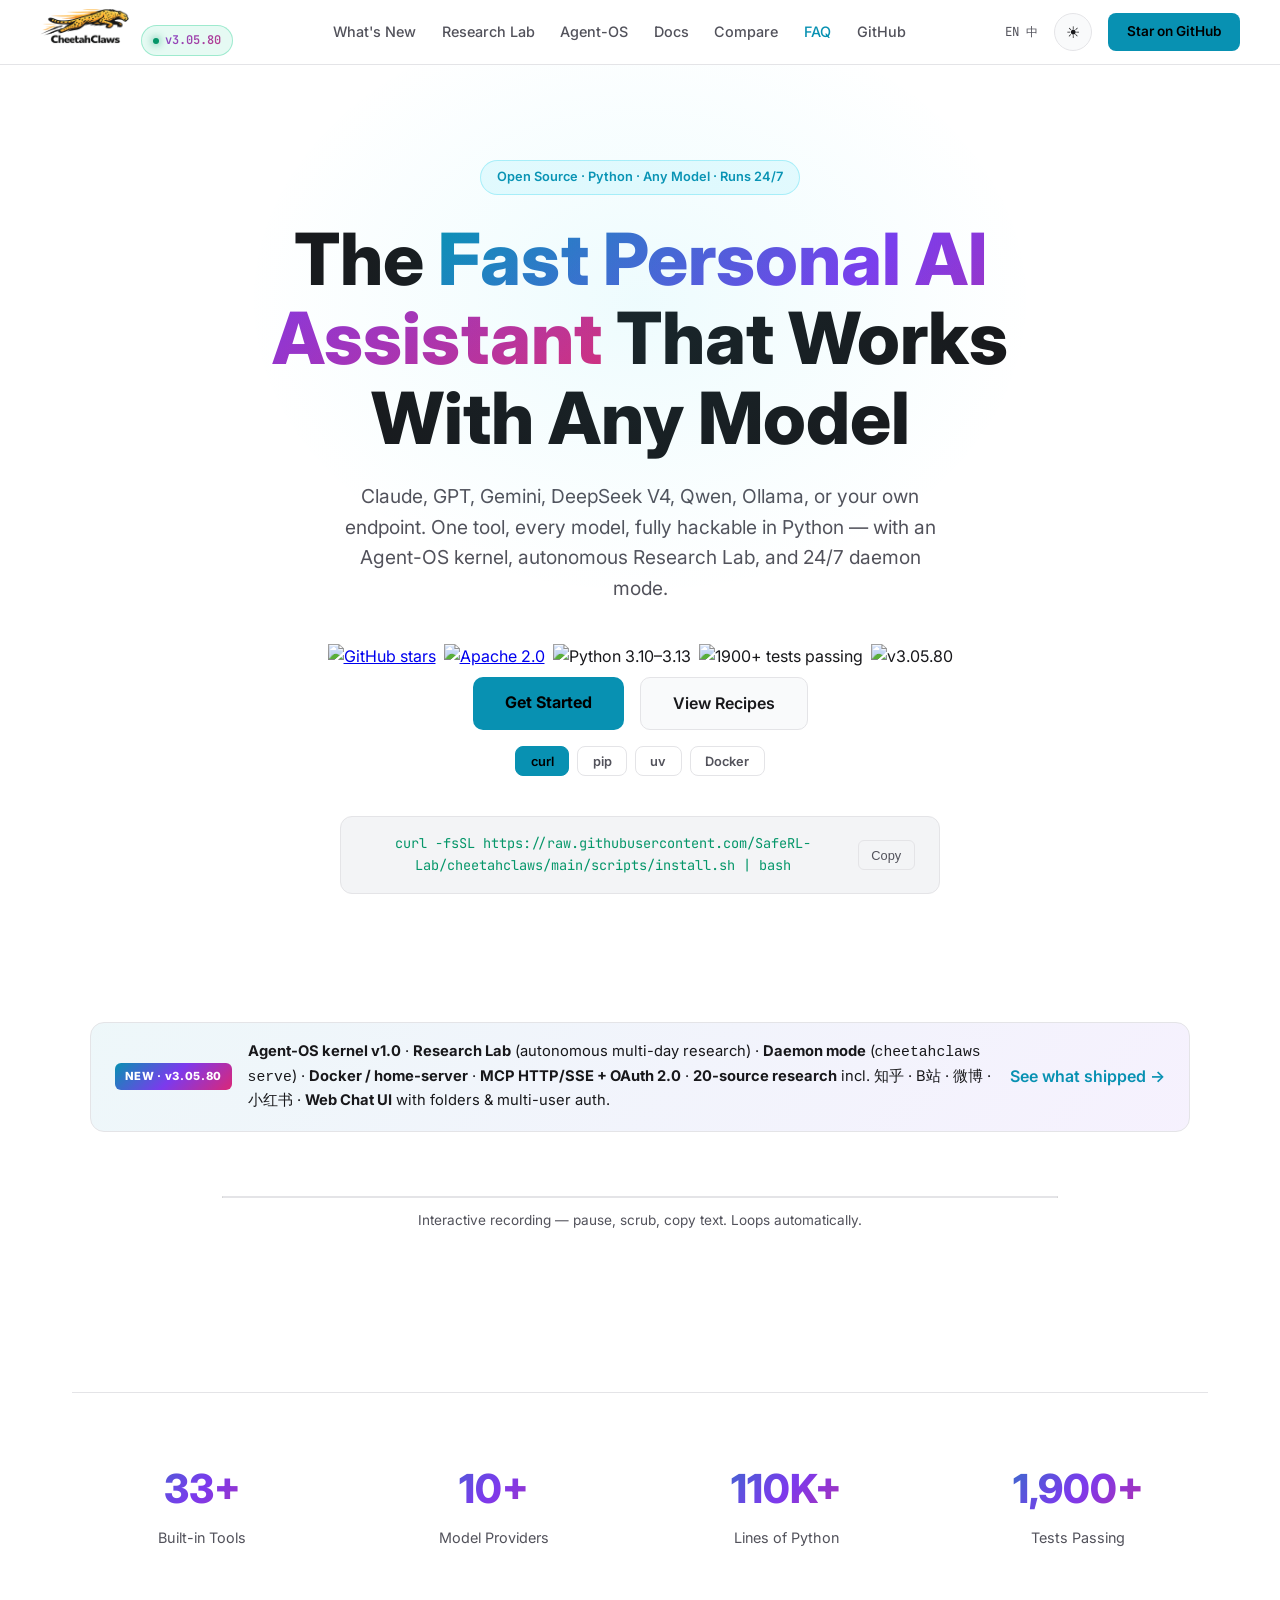
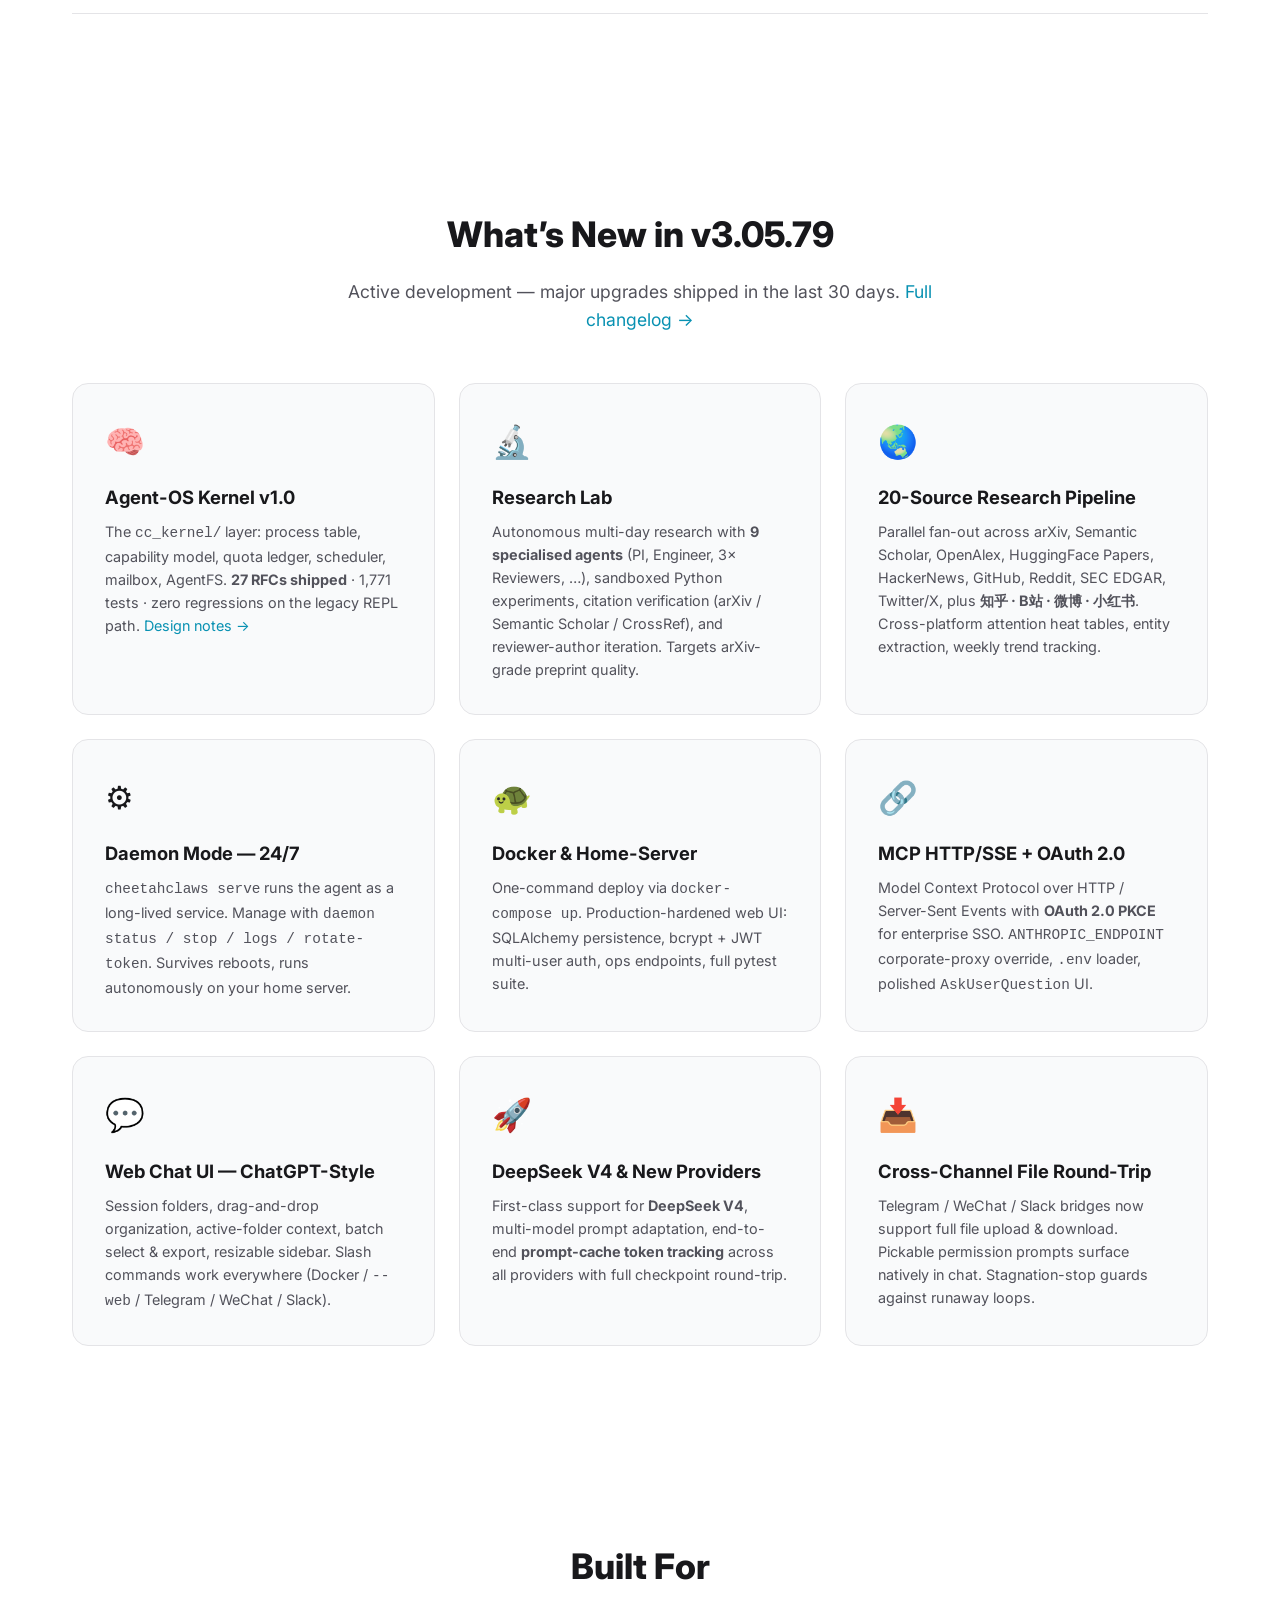
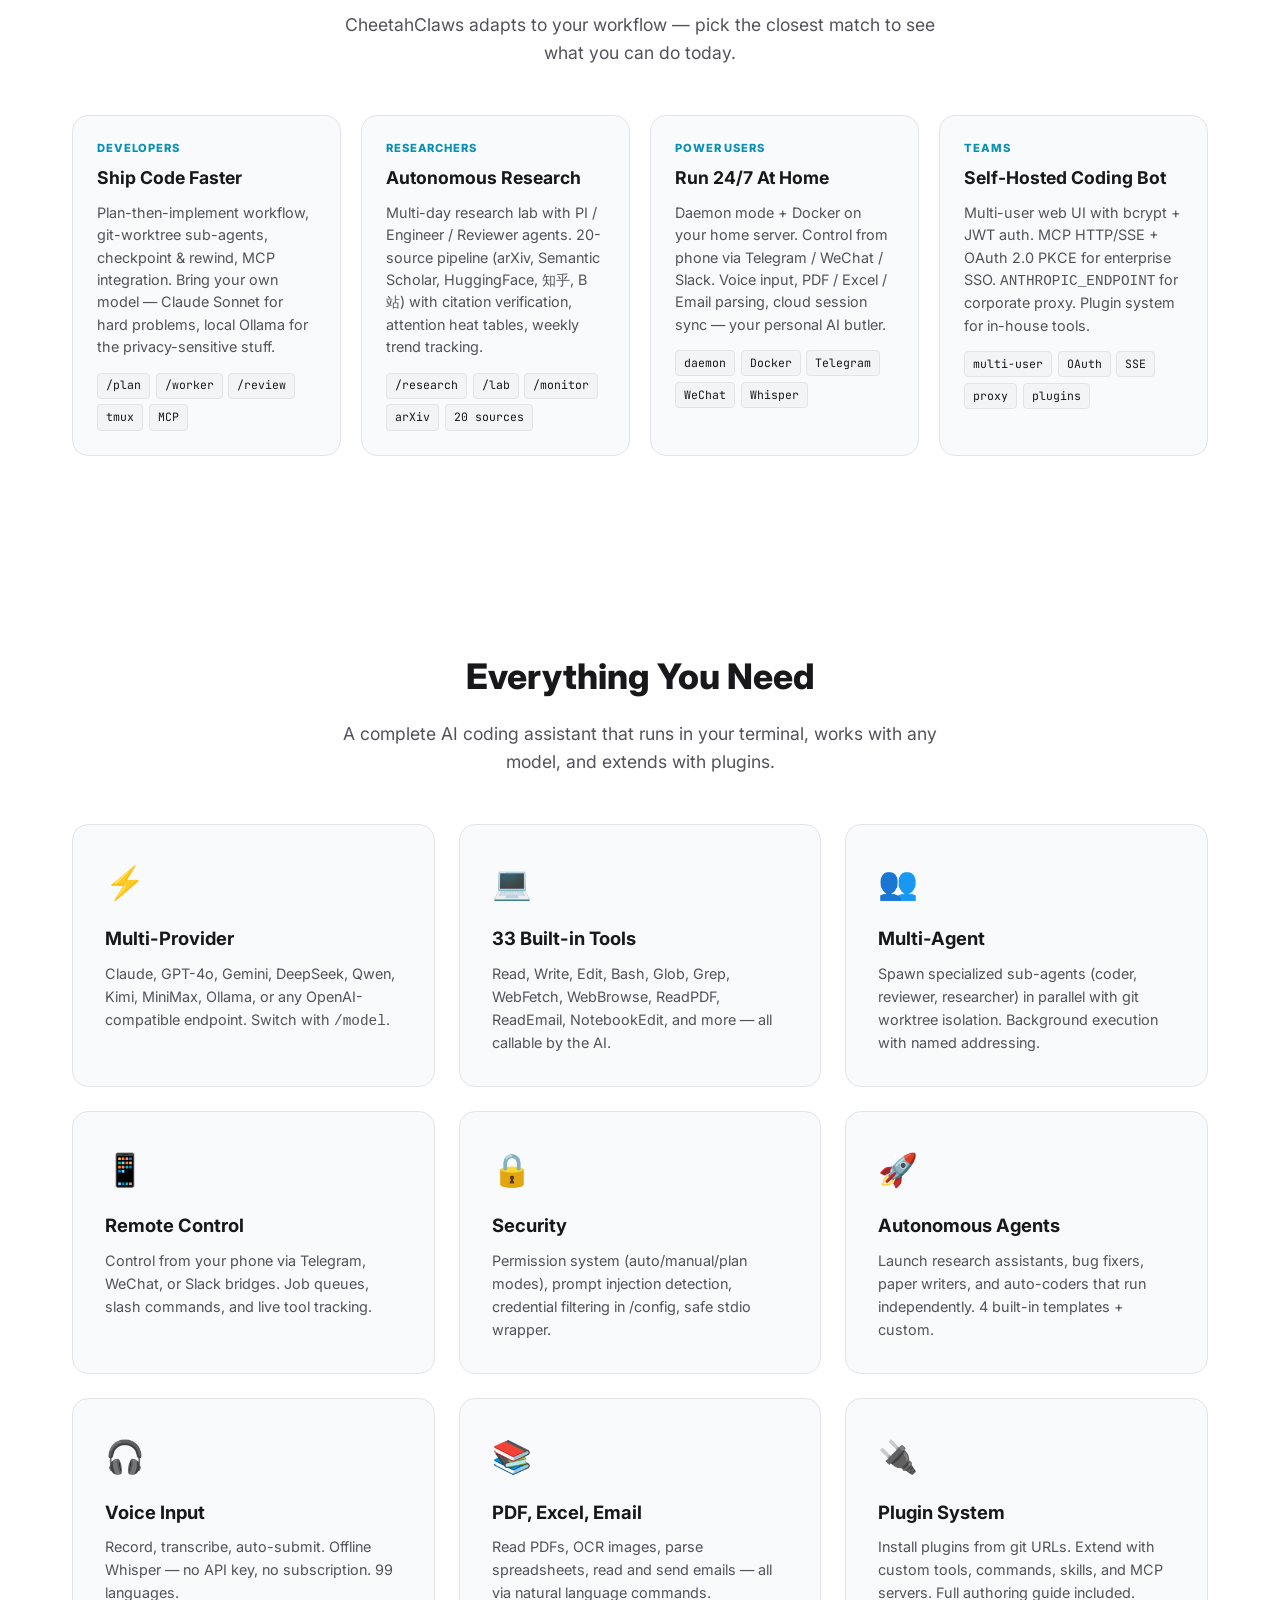
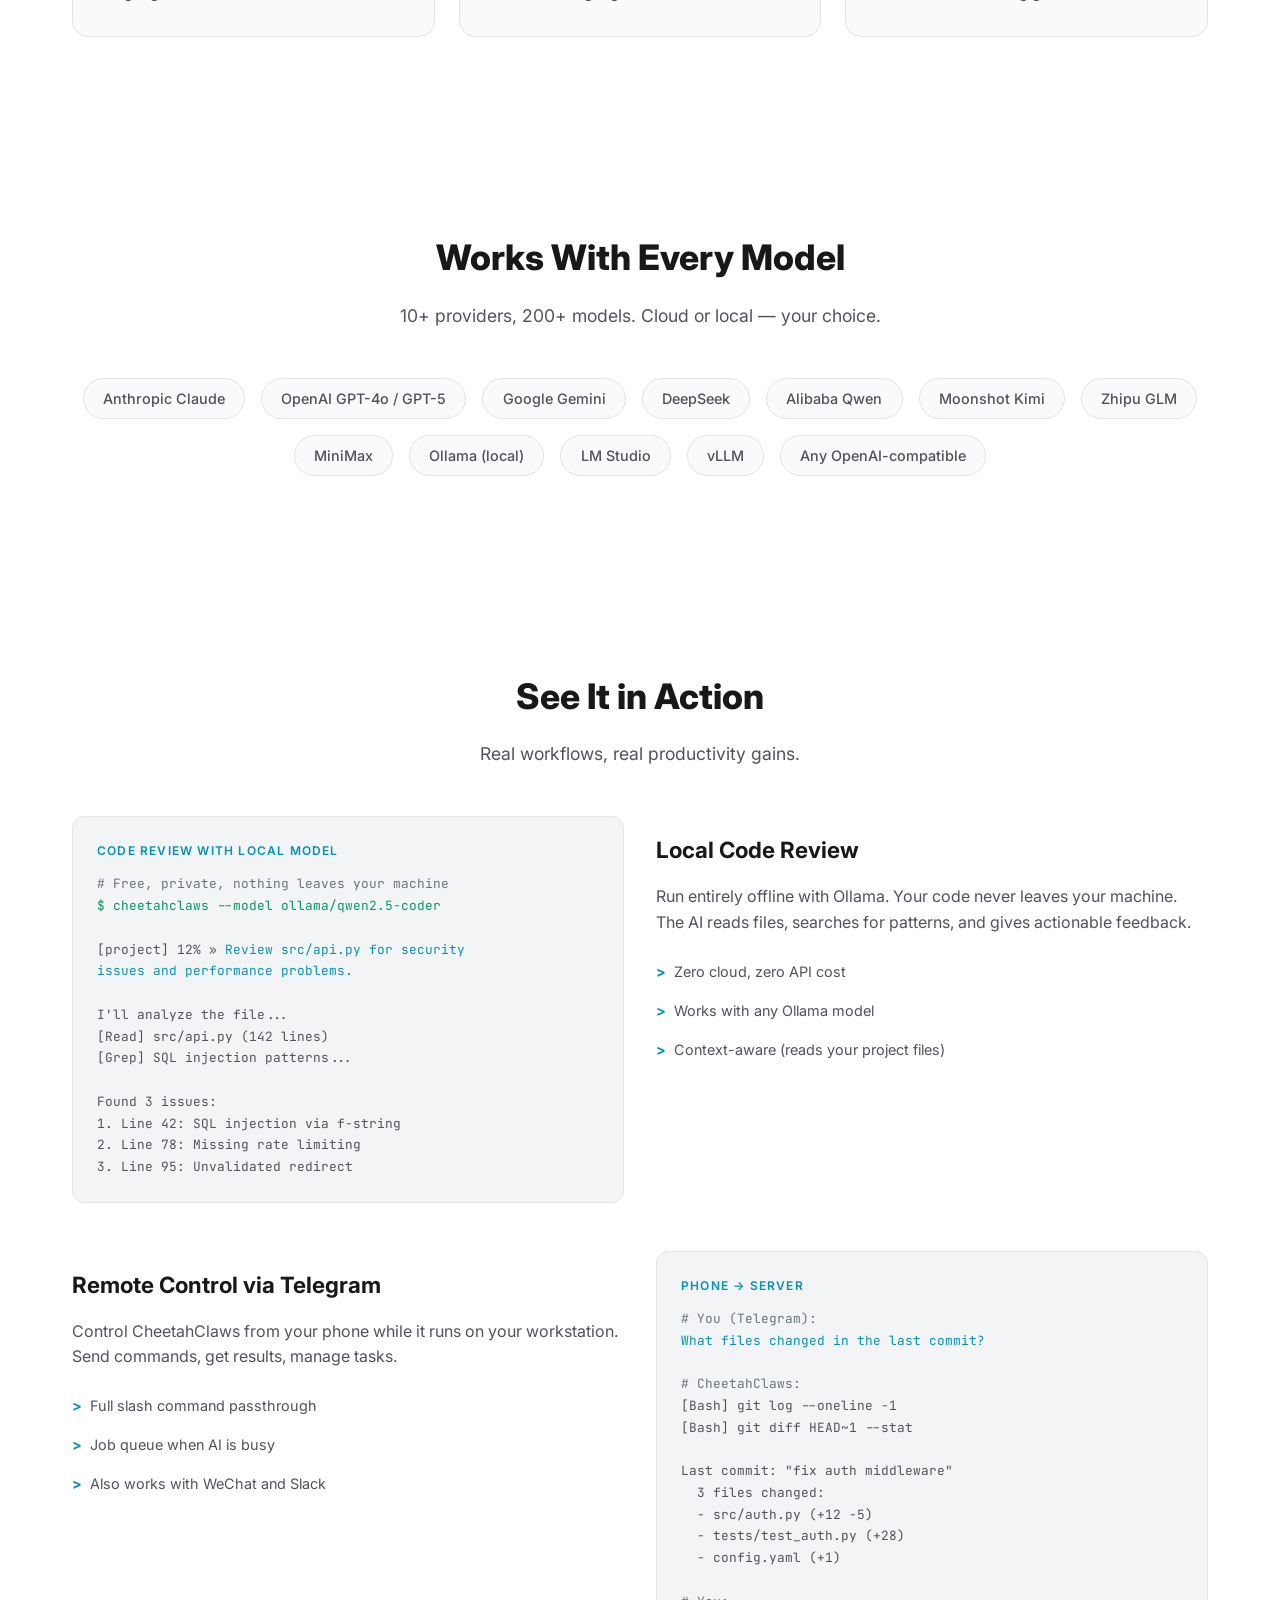
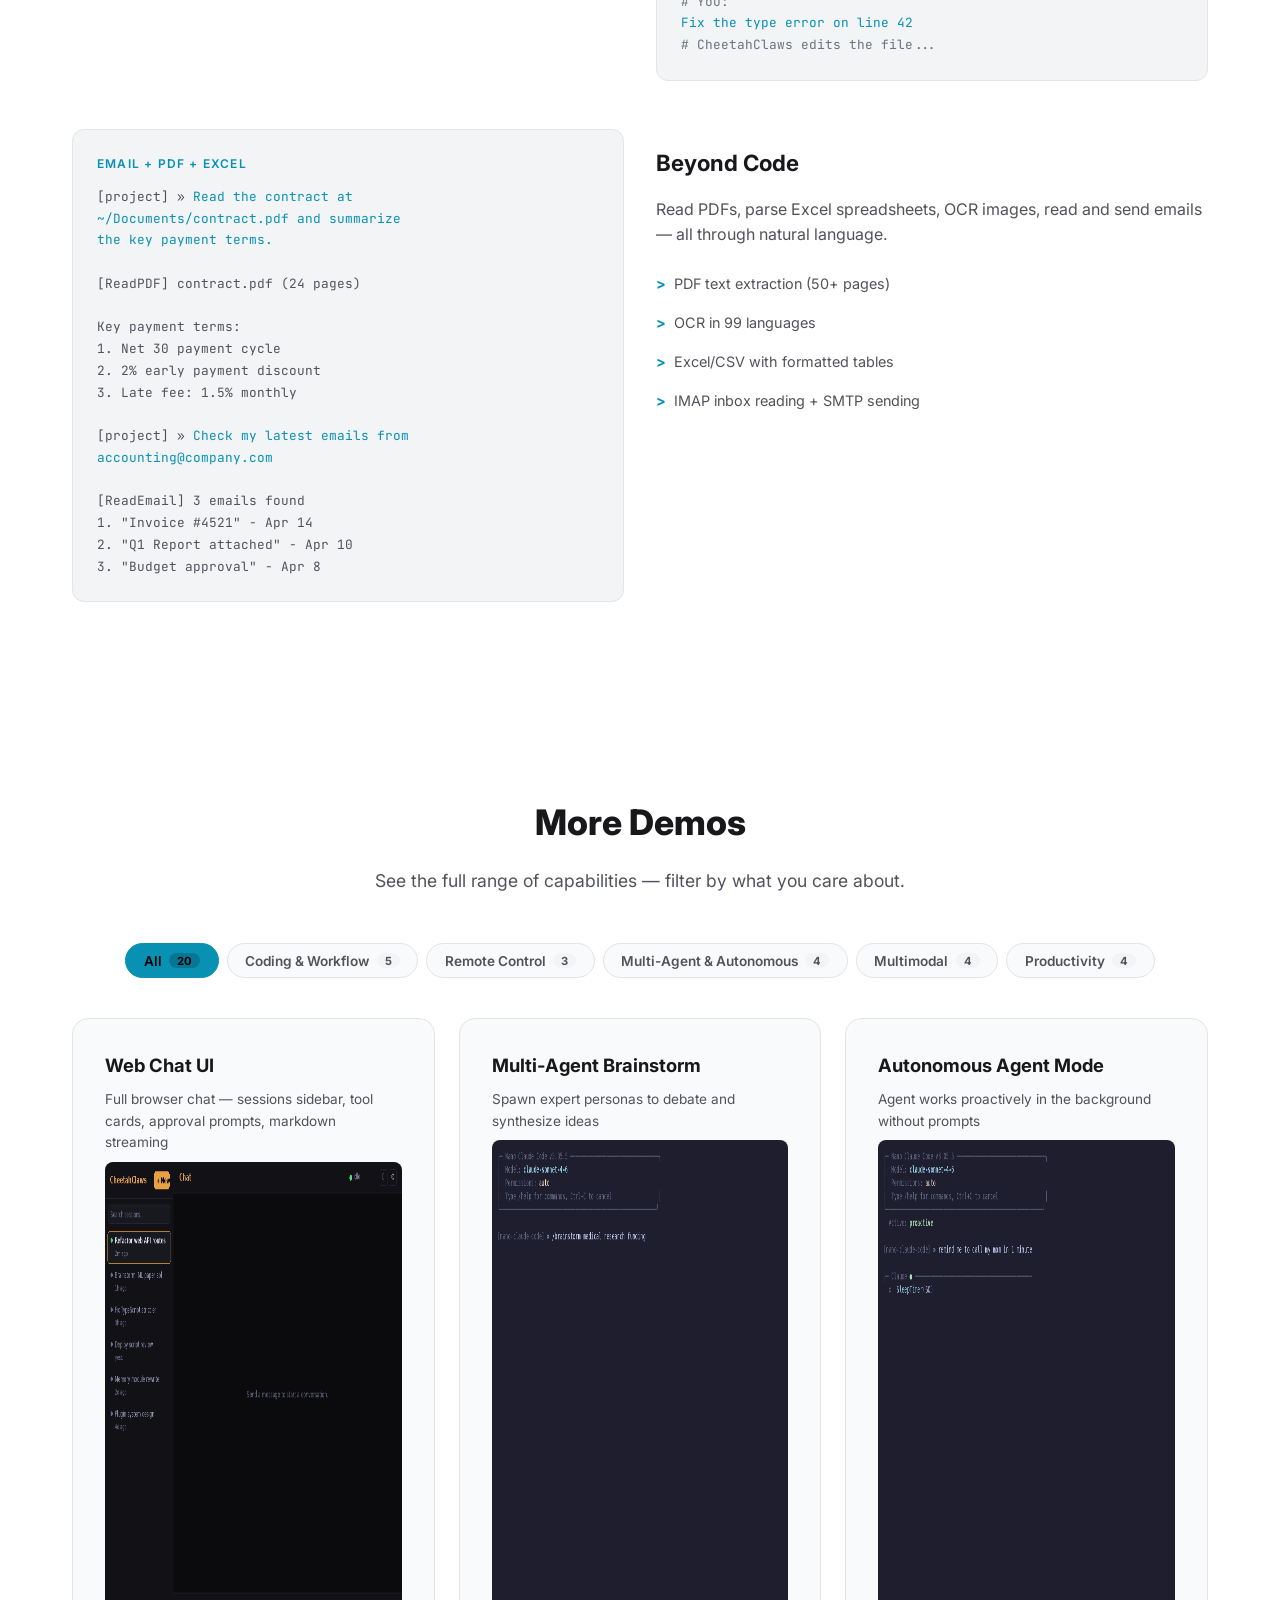
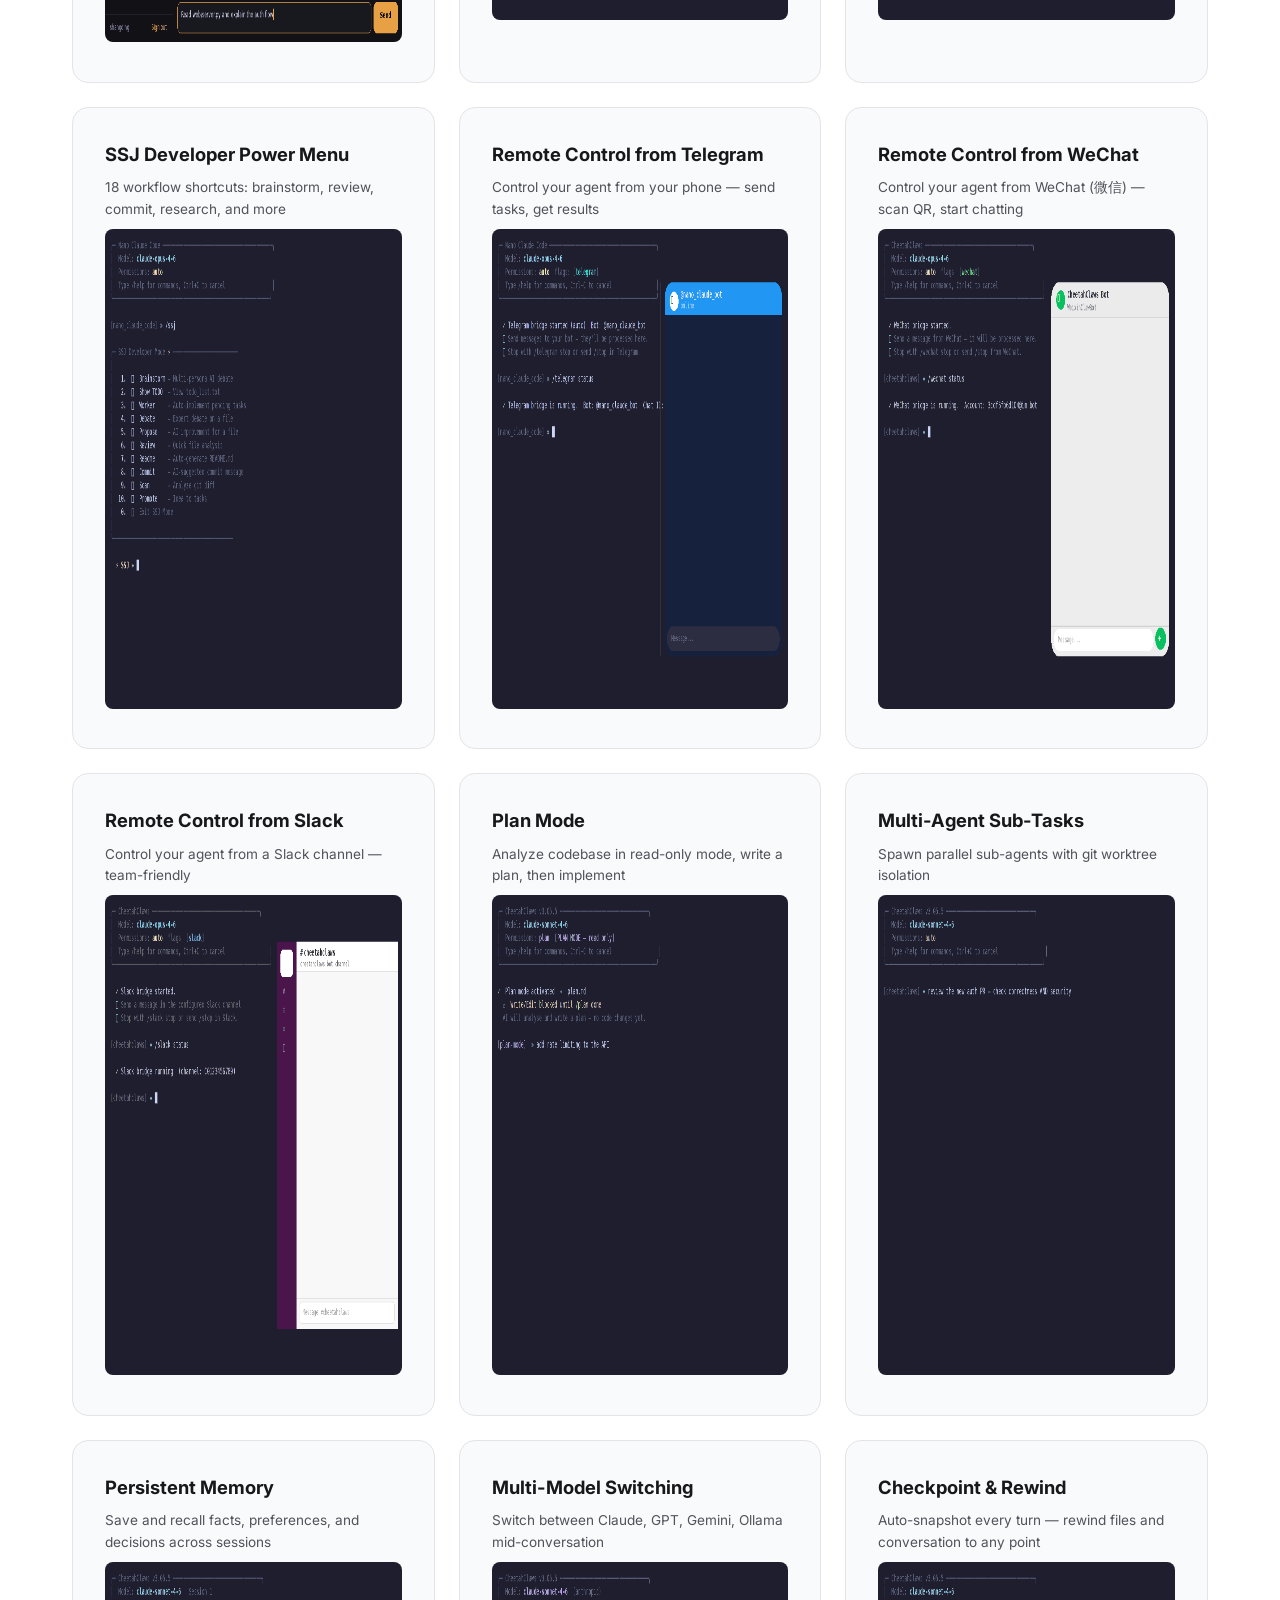
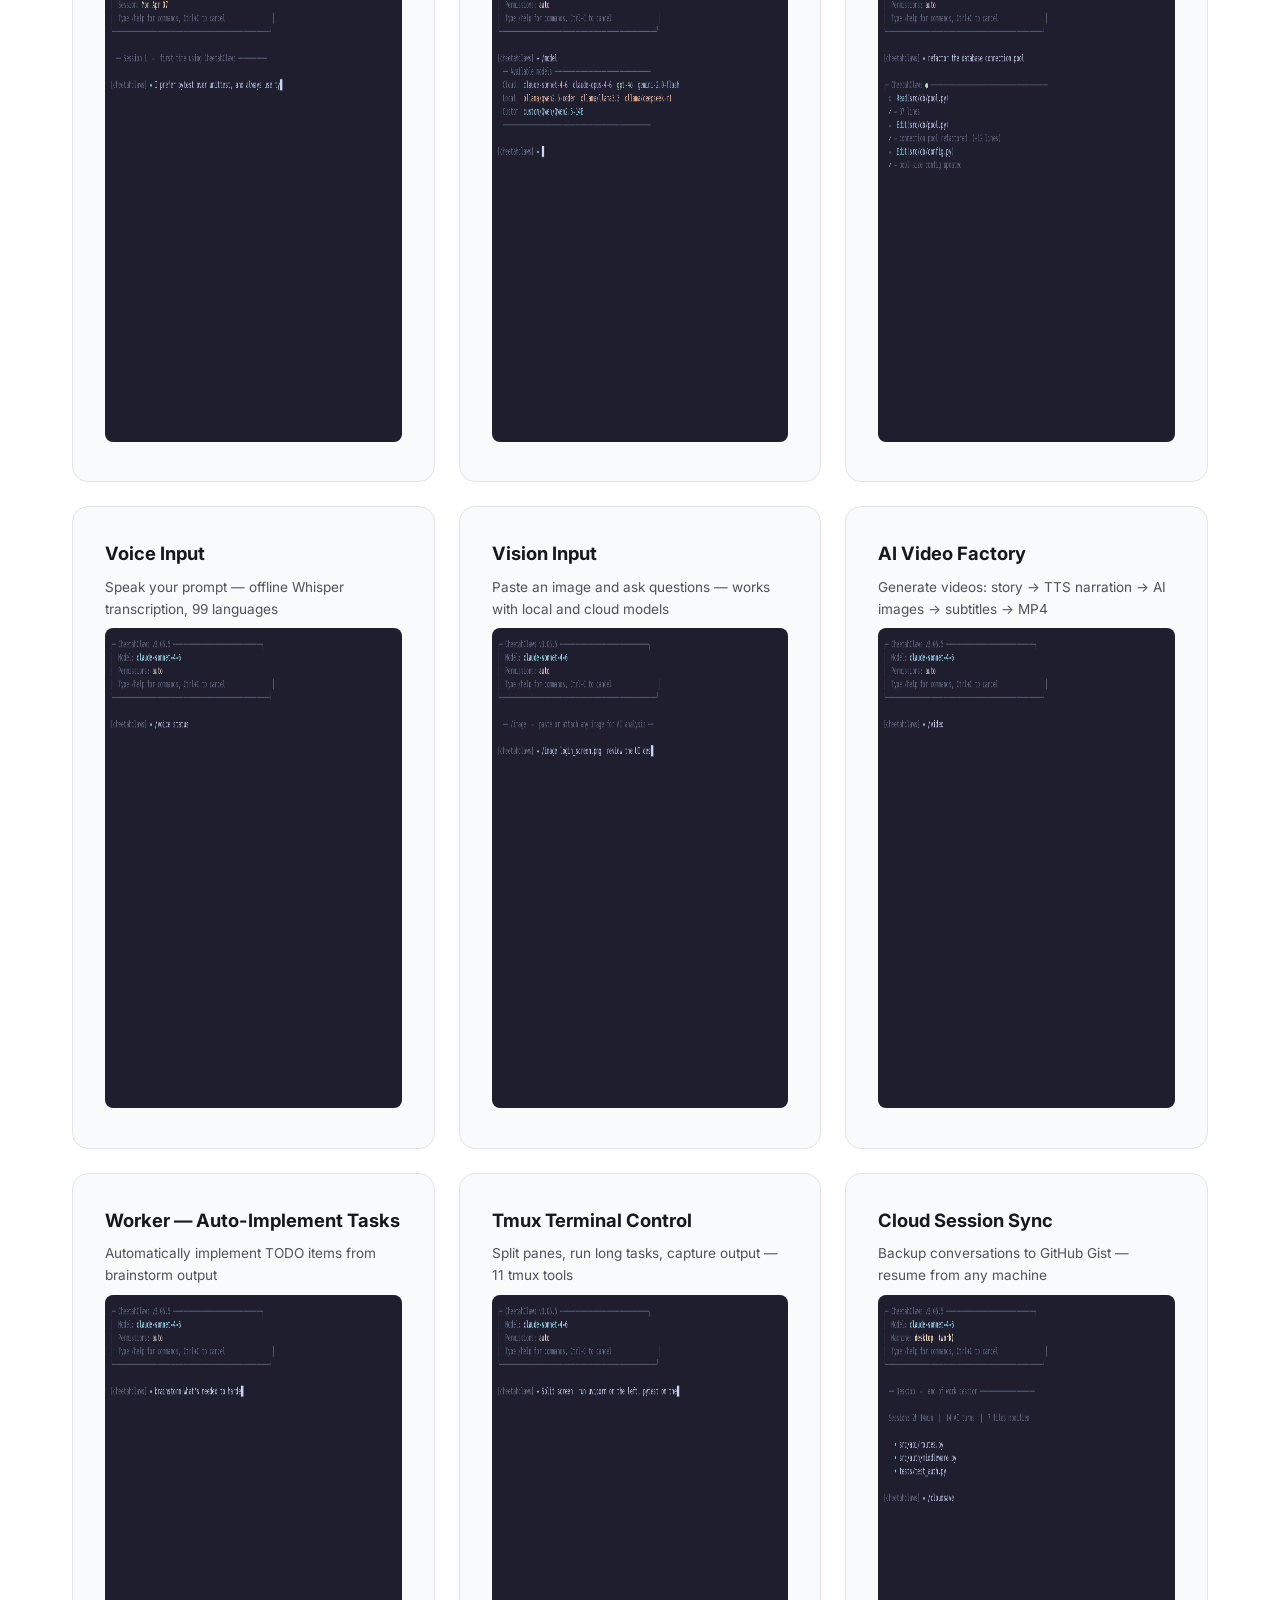
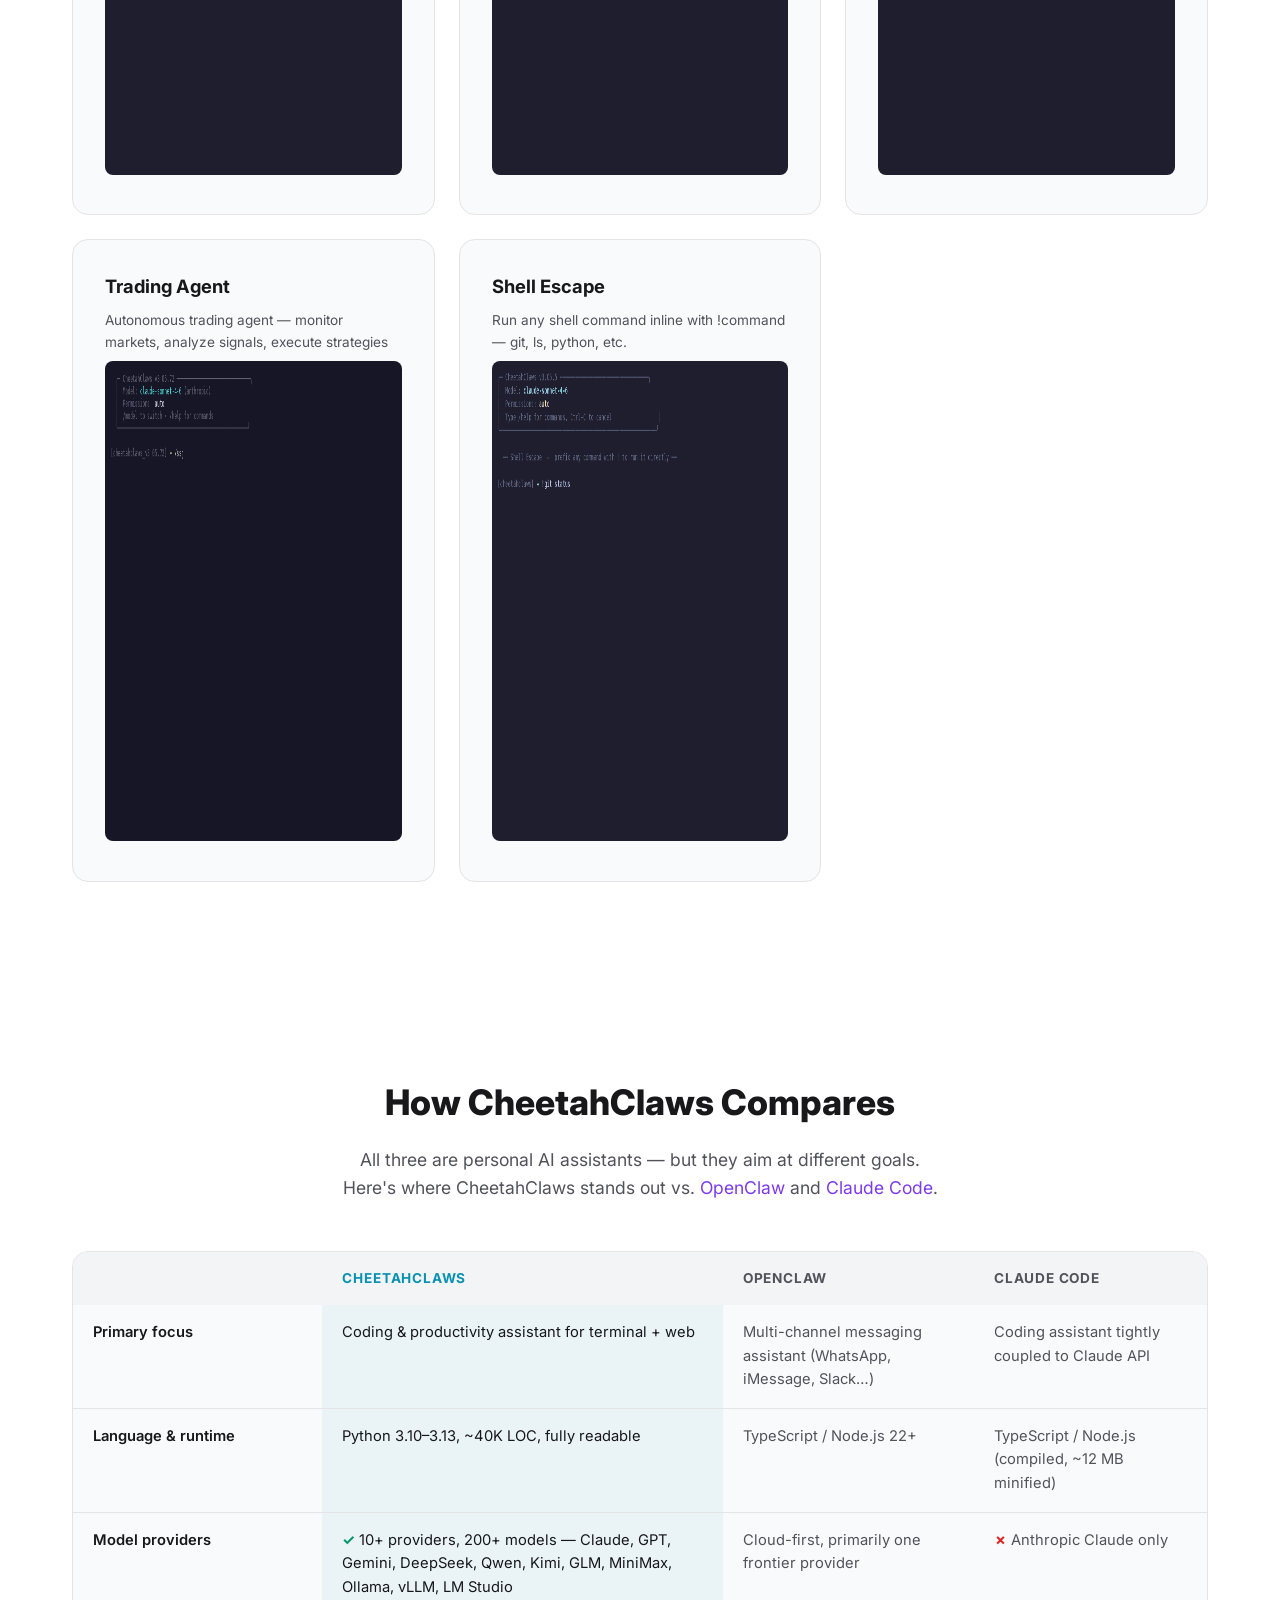
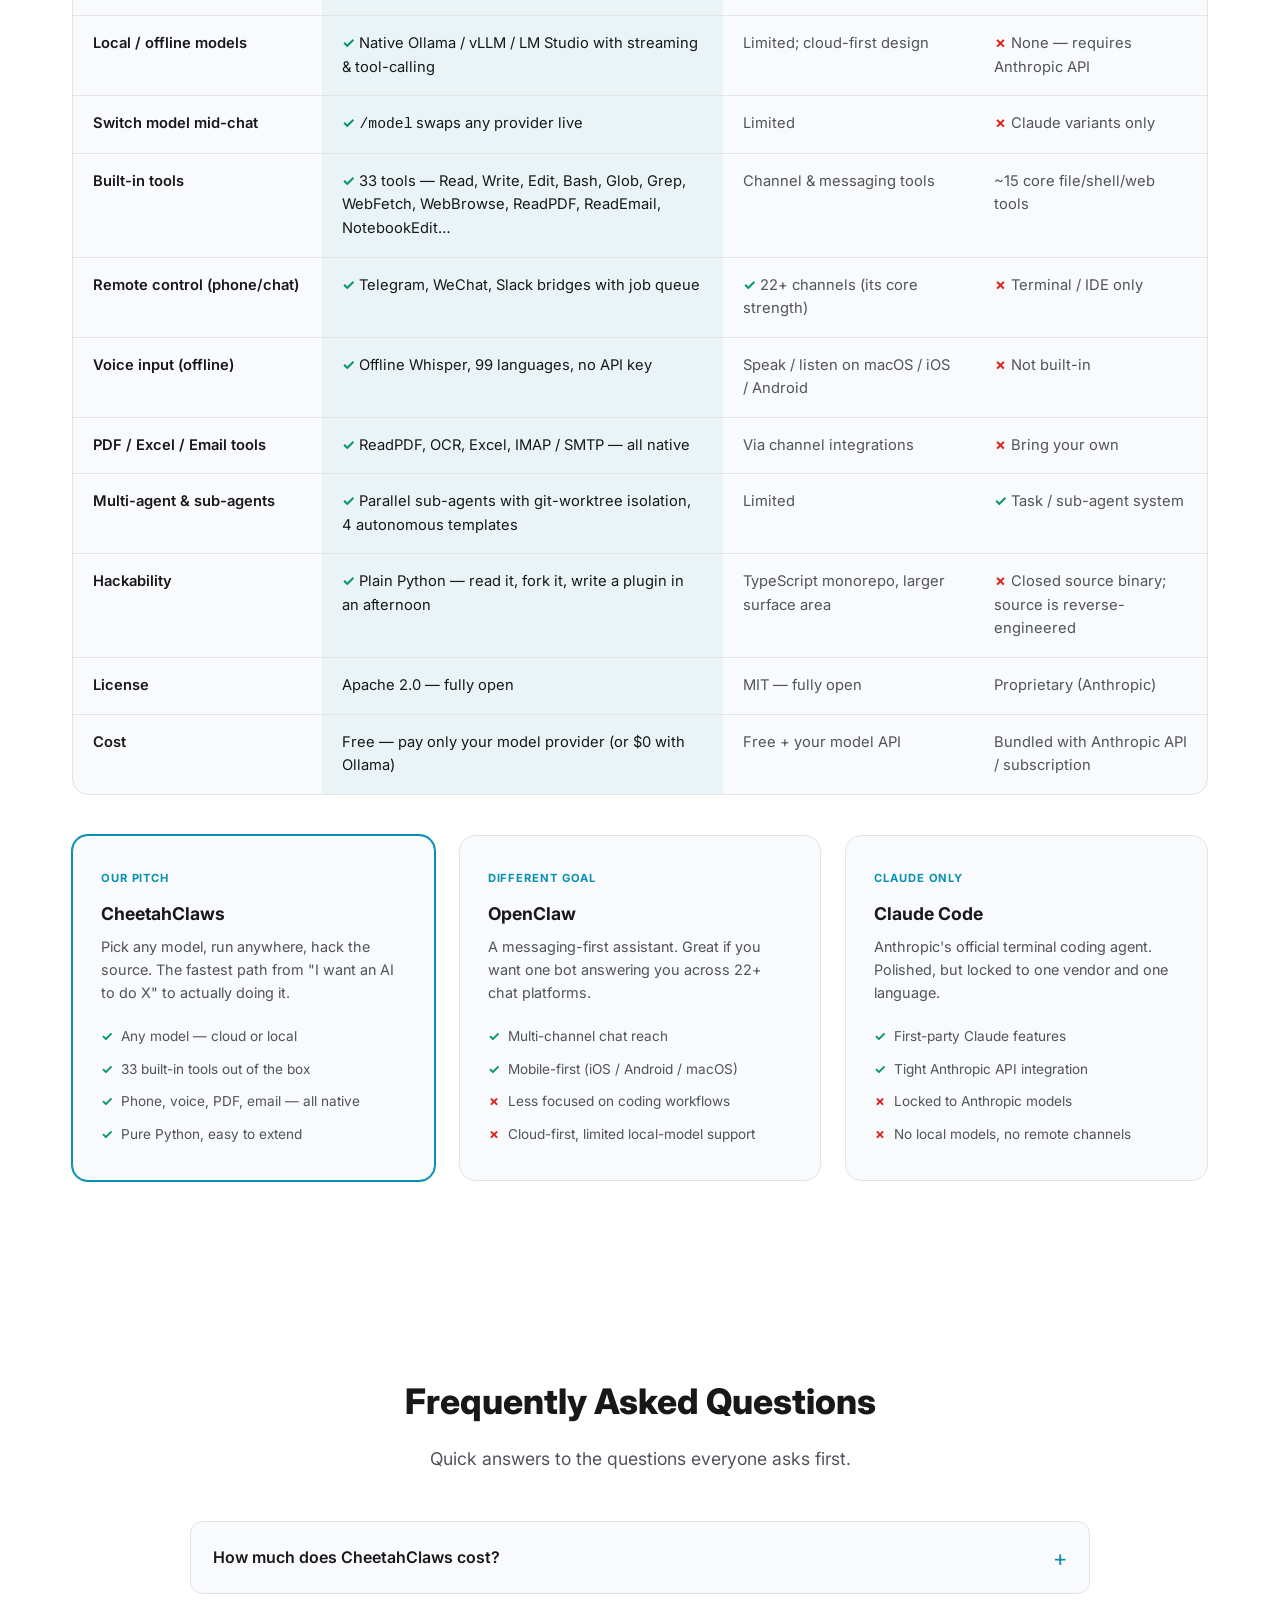
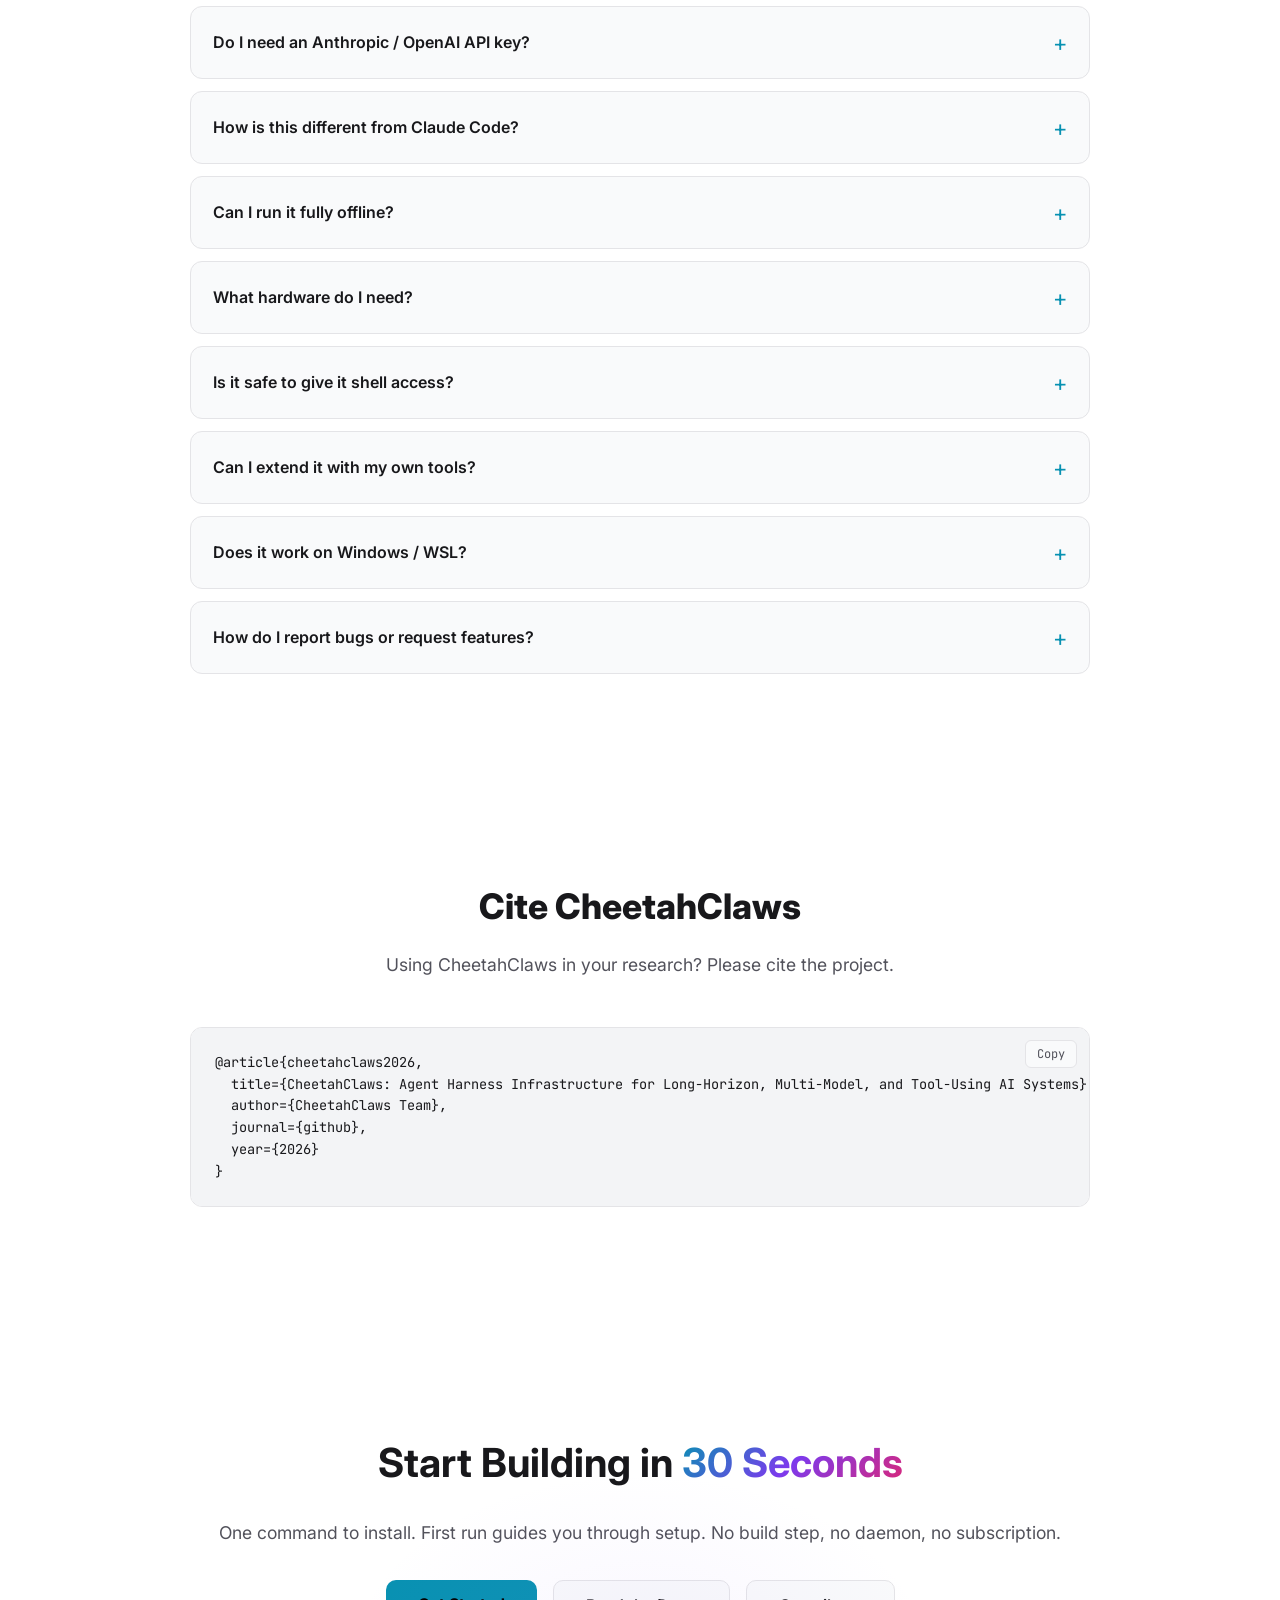
==== commit d1709bfd: "Update software version to 3.05.80" ====
--- a/index.html
+++ b/index.html
@@ -42,7 +42,7 @@
       "alternateName": "Nano Claude Code",
       "applicationCategory": "DeveloperApplication",
       "operatingSystem": "macOS, Linux, Windows",
-      "softwareVersion": "3.05.79",
+      "softwareVersion": "3.05.80",
       "datePublished": "2026-05-10",
       "description": "Python-native AI assistant supporting any model — Claude, GPT, Gemini, DeepSeek, Qwen, Ollama. Agent-OS kernel, Research Lab, daemon mode, remote control bridges, 33+ built-in tools.",
       "url": "https://cheetahclaws.github.io/",
@@ -73,7 +73,7 @@
     <div class="inner">
         <a href="#" class="logo" aria-label="CheetahClaws home">
             <img src="logo.png" alt="CheetahClaws" style="height:36px;">
-            <span class="version-chip"><span class="dot"></span>v3.05.79</span>
+            <span class="version-chip"><span class="dot"></span>v3.05.80</span>
         </a>
         <div class="links" id="nav-links">
             <a href="#whats-new">What's New</a>
@@ -117,7 +117,7 @@
         <a href="https://github.com/SafeRL-Lab/cheetahclaws/blob/main/LICENSE" target="_blank" rel="noopener"><img src="https://img.shields.io/badge/license-Apache_2.0-a78bfa?style=for-the-badge" alt="Apache 2.0"></a>
         <img src="https://img.shields.io/badge/python-3.10%E2%80%933.13-34d399?style=for-the-badge&logo=python&logoColor=white" alt="Python 3.10–3.13">
         <img src="https://img.shields.io/badge/tests-1900%2B%20passing-34d399?style=for-the-badge" alt="1900+ tests passing">
-        <img src="https://img.shields.io/badge/version-v3.05.79-f472b6?style=for-the-badge" alt="v3.05.79">
+        <img src="https://img.shields.io/badge/version-v3.05.79-f472b6?style=for-the-badge" alt="v3.05.80">
     </div>
     <div class="actions">
         <a class="btn-primary" href="https://github.com/SafeRL-Lab/cheetahclaws#installation">Get Started</a>
@@ -137,7 +137,7 @@
 
 <!-- What's New banner -->
 <div class="whats-new" id="whats-new-banner" role="region" aria-label="Latest release">
-    <span class="tag">NEW · v3.05.79</span>
+    <span class="tag">NEW · v3.05.80</span>
     <div class="text">
         <strong>Agent-OS kernel v1.0</strong> · <strong>Research Lab</strong> (autonomous multi-day research) · <strong>Daemon mode</strong> (<code>cheetahclaws serve</code>) · <strong>Docker / home-server</strong> · <strong>MCP HTTP/SSE + OAuth 2.0</strong> · <strong>20-source research</strong> incl. 知乎 · B站 · 微博 · 小红书 · <strong>Web Chat UI</strong> with folders &amp; multi-user auth.
     </div>
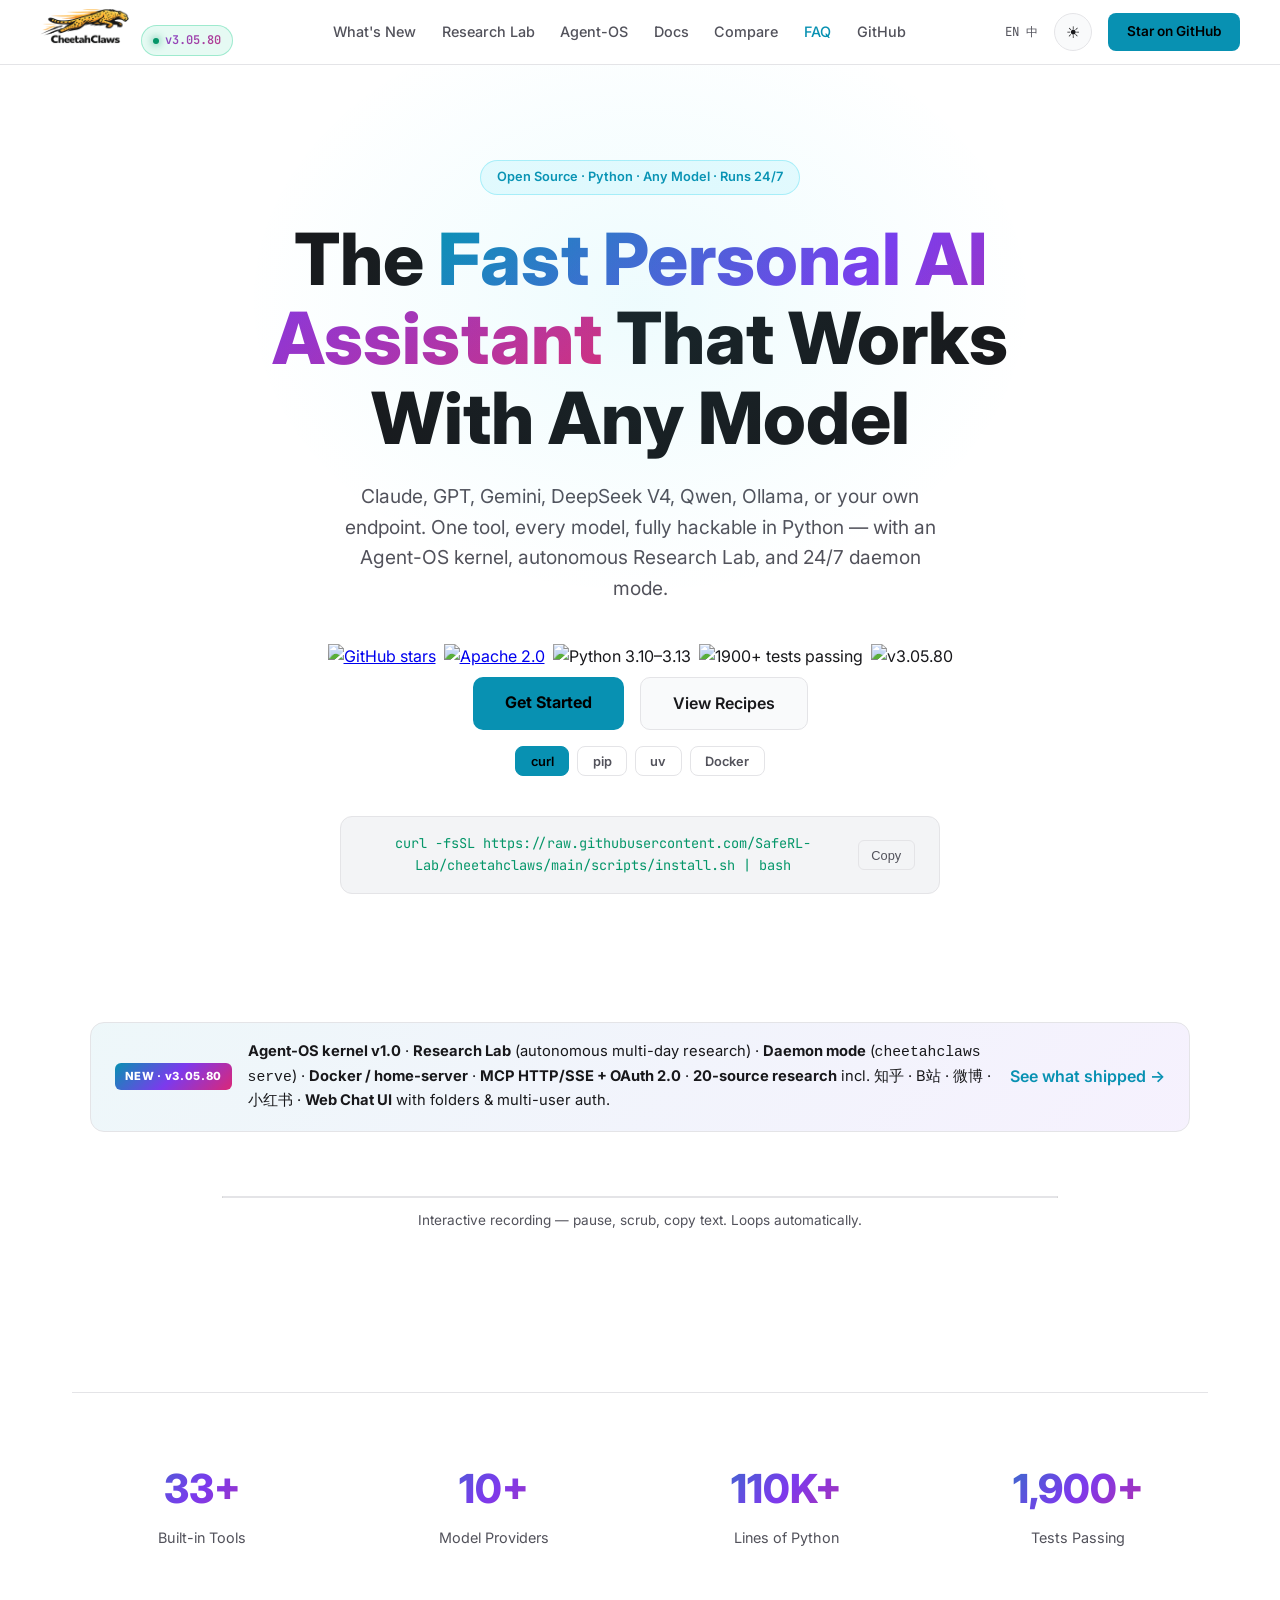
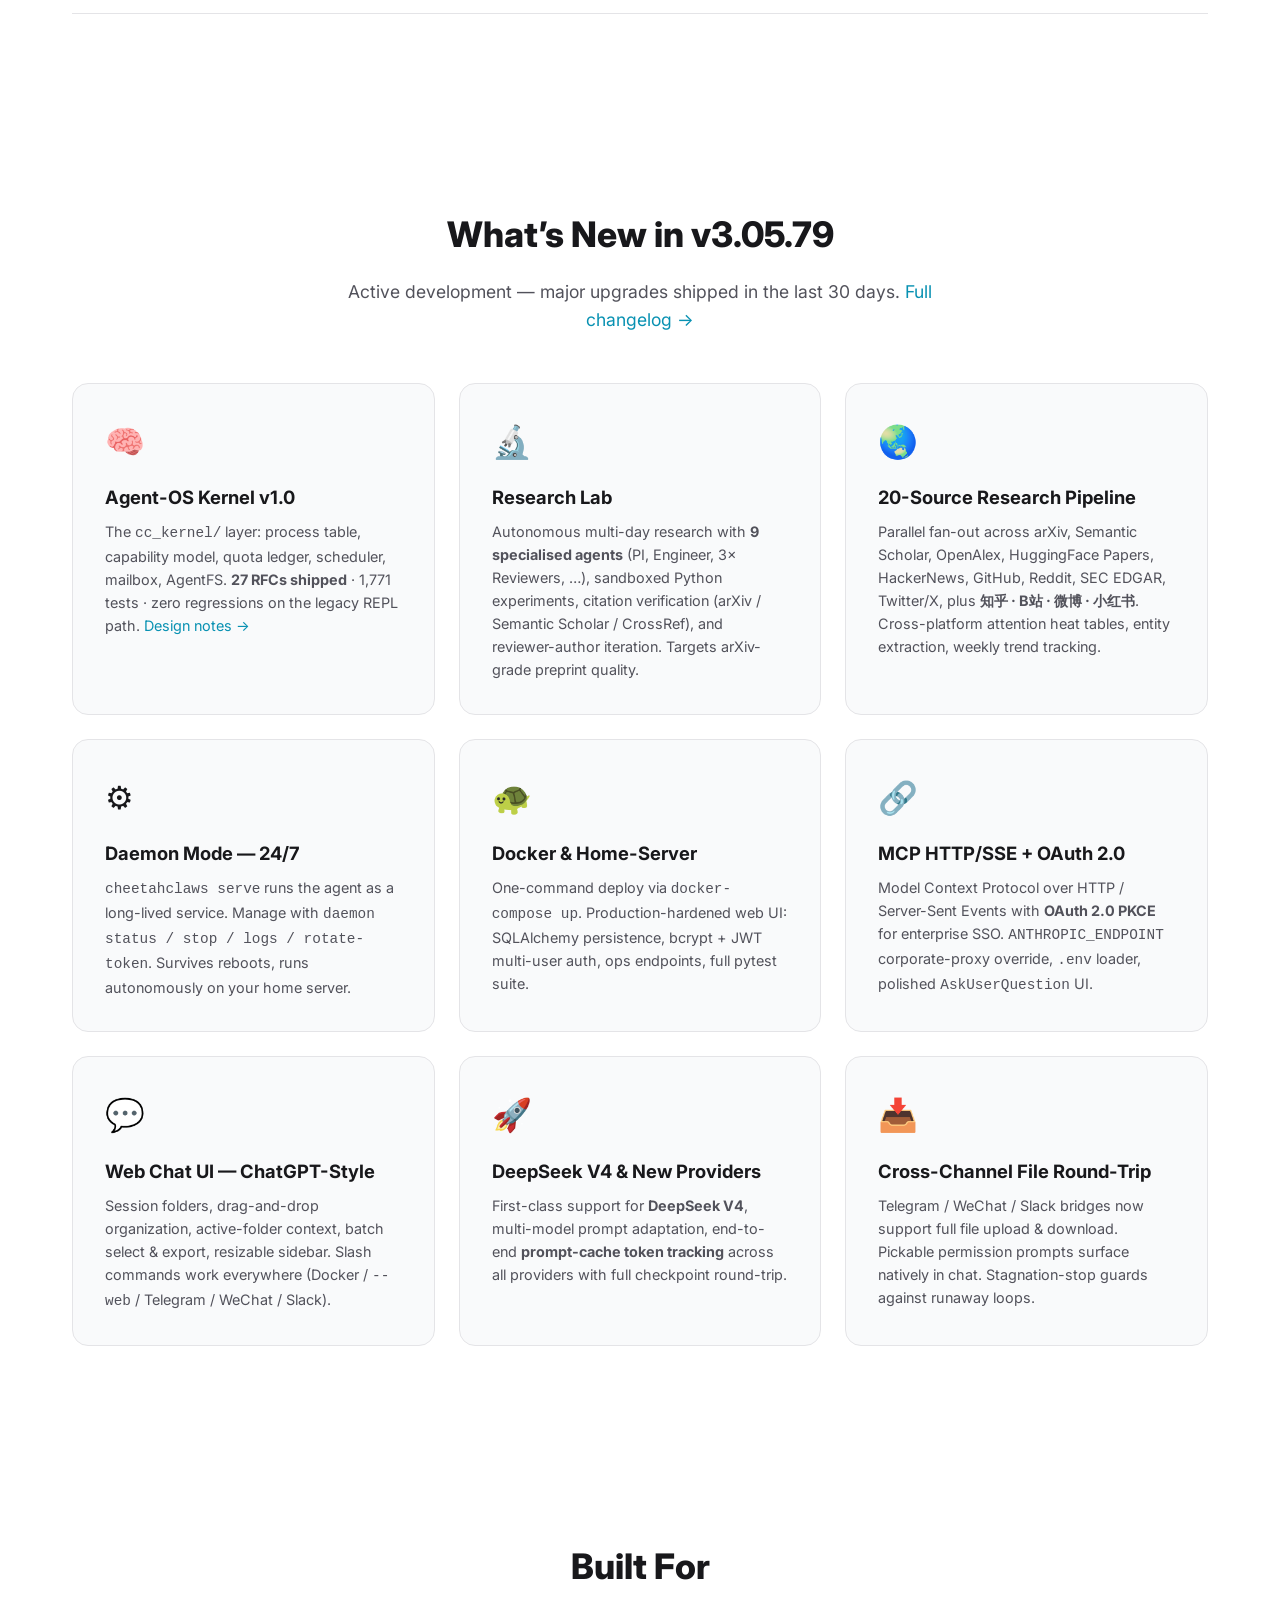
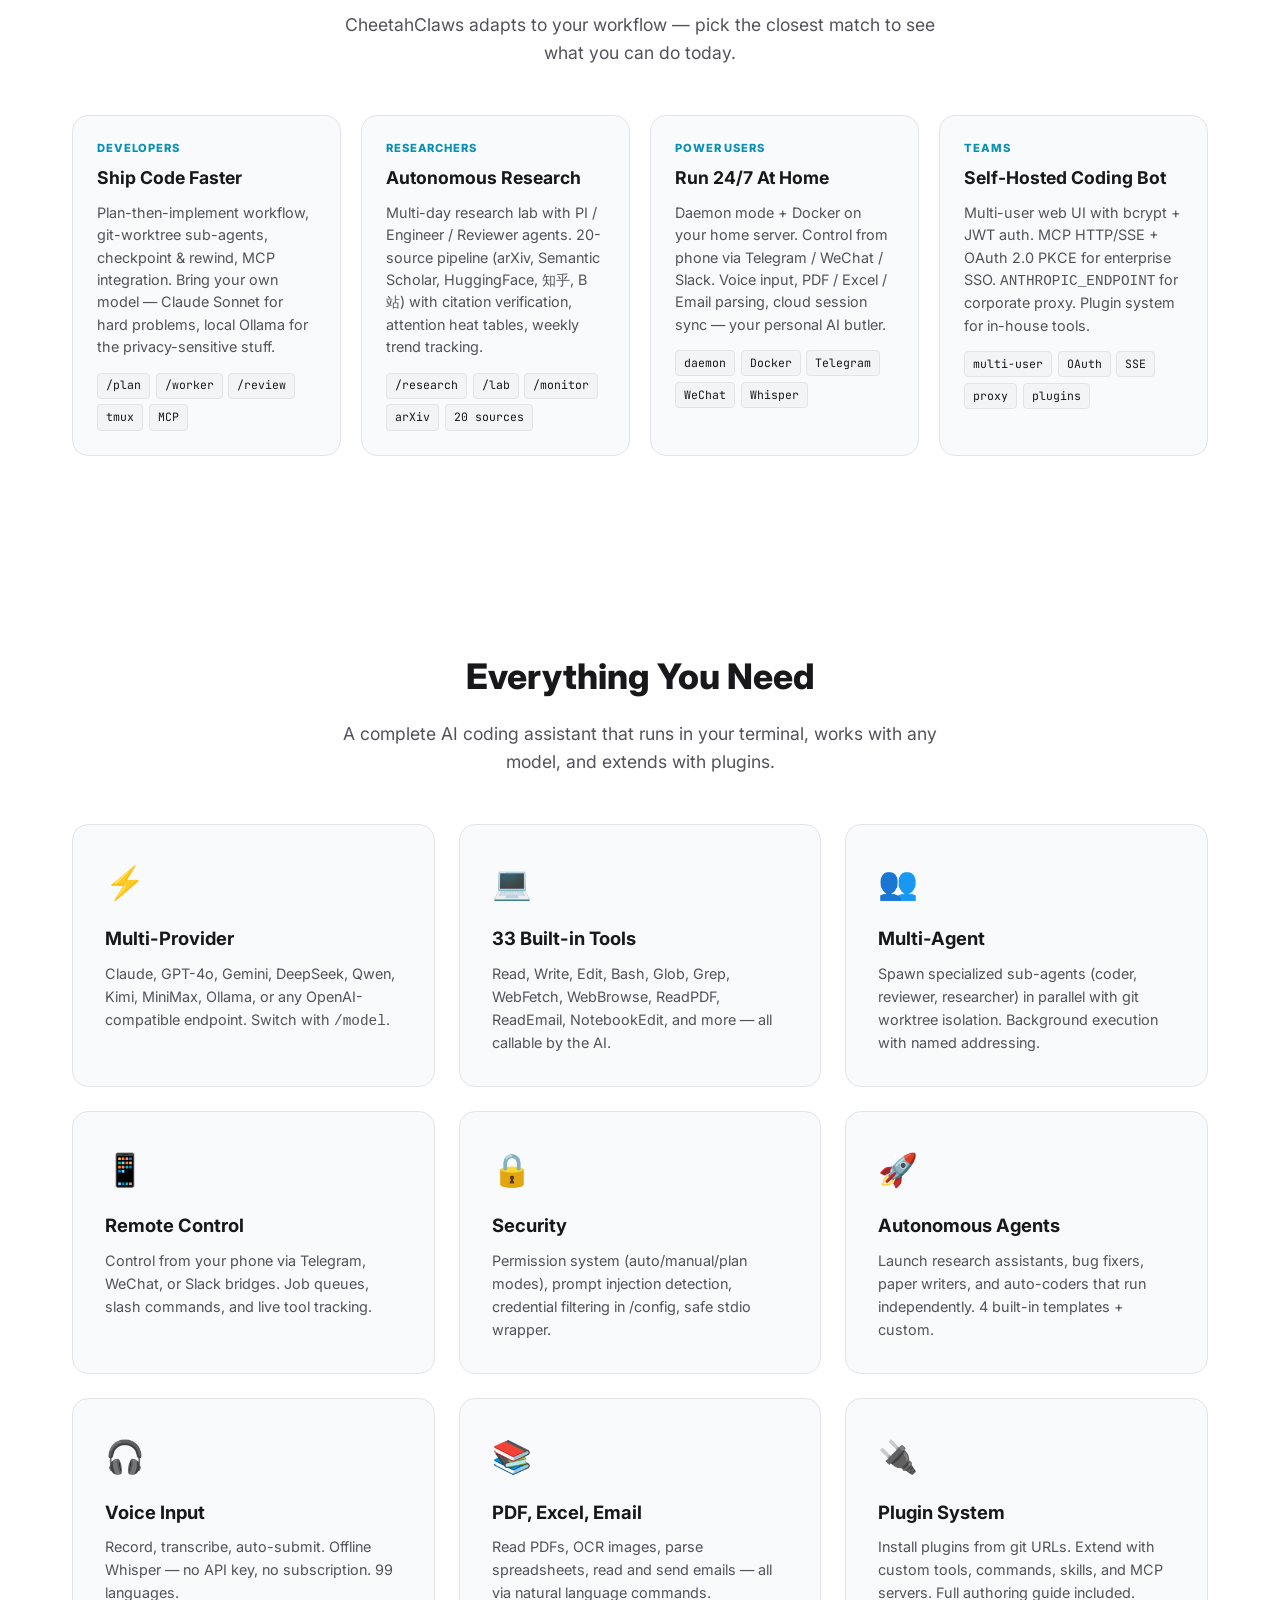
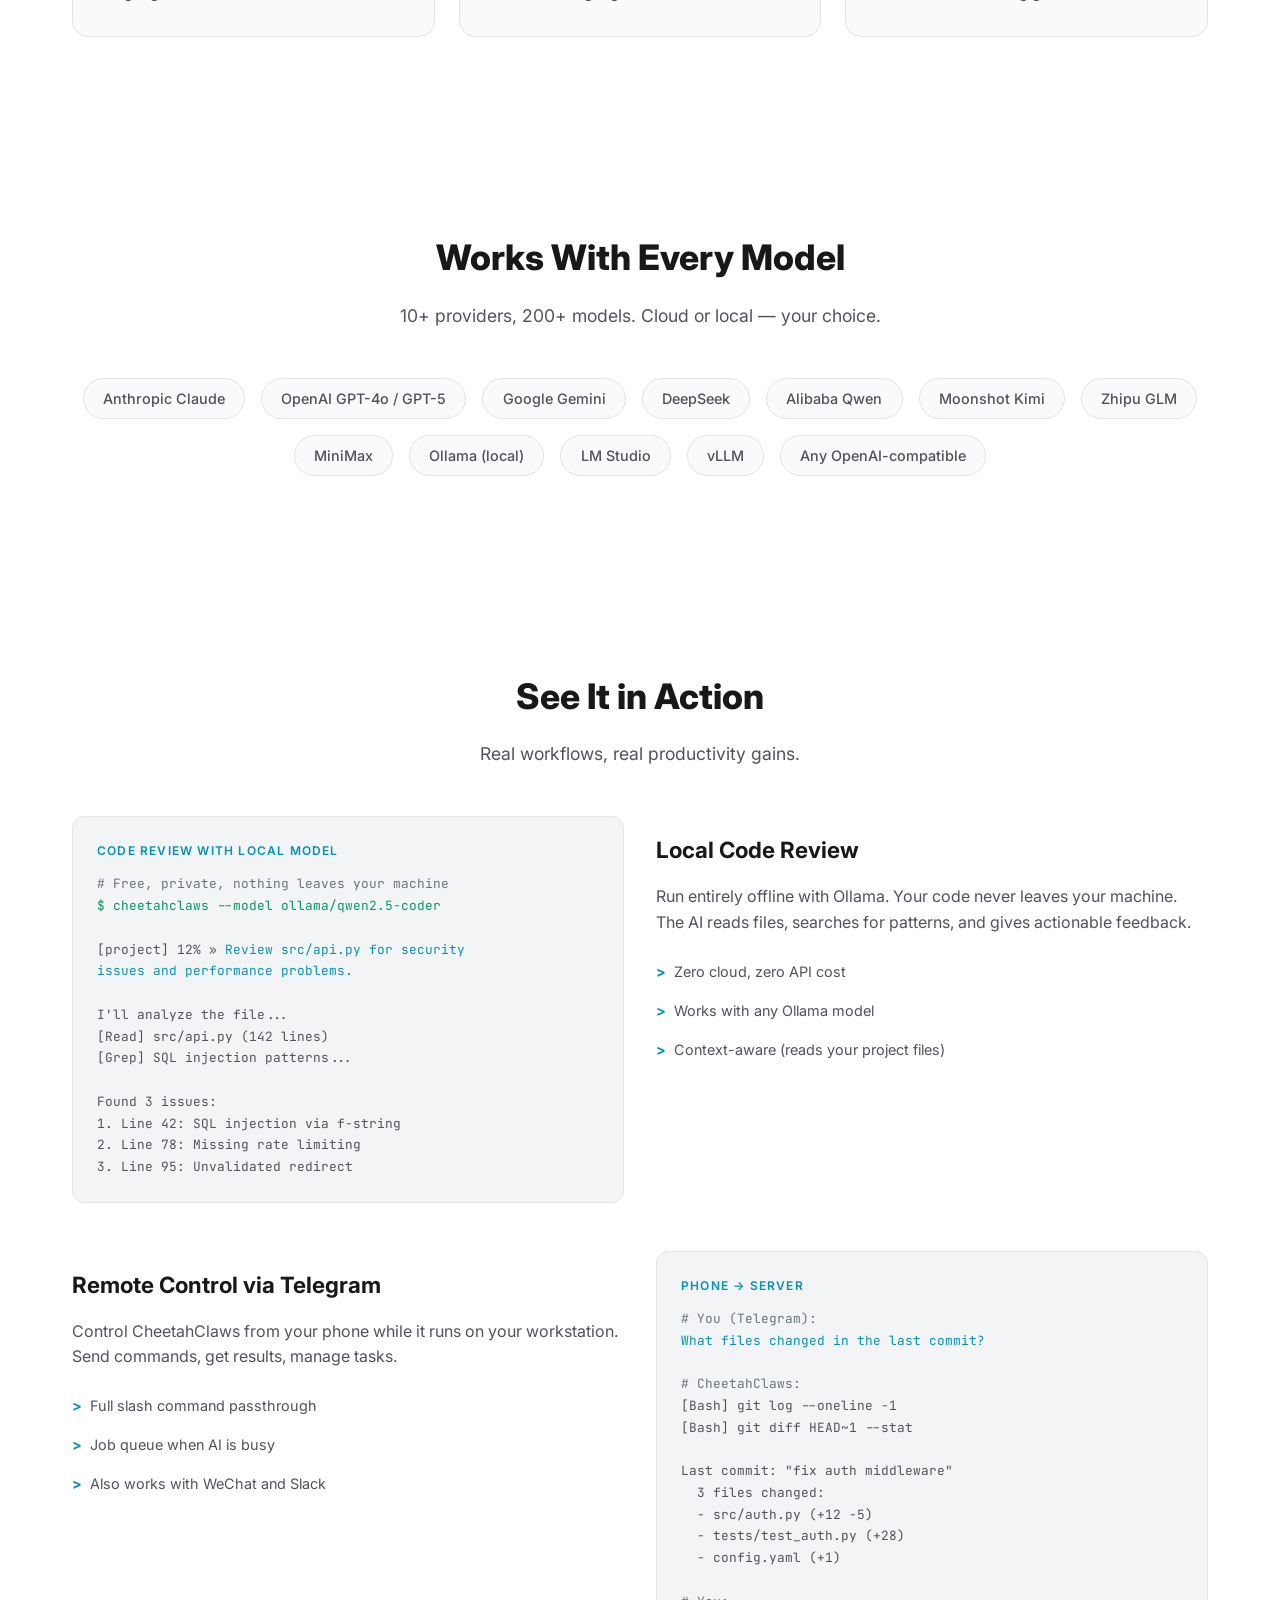
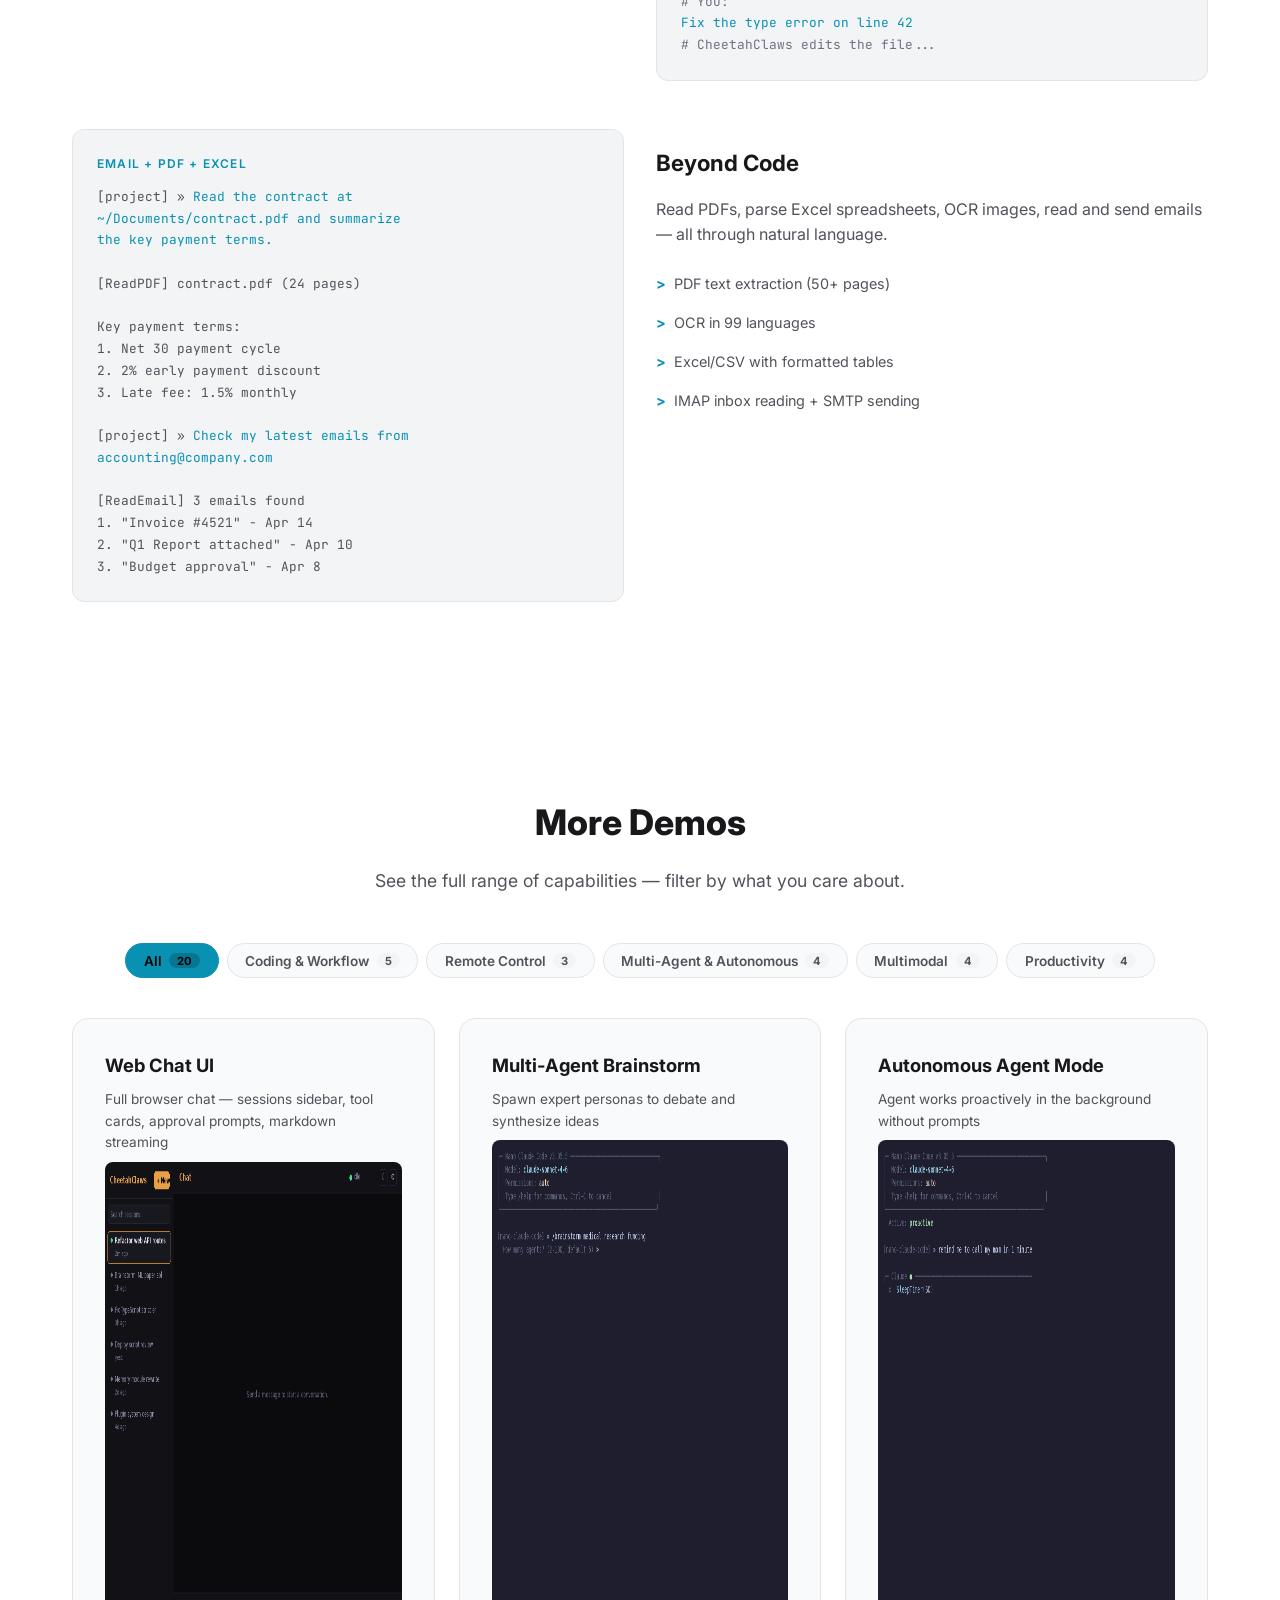
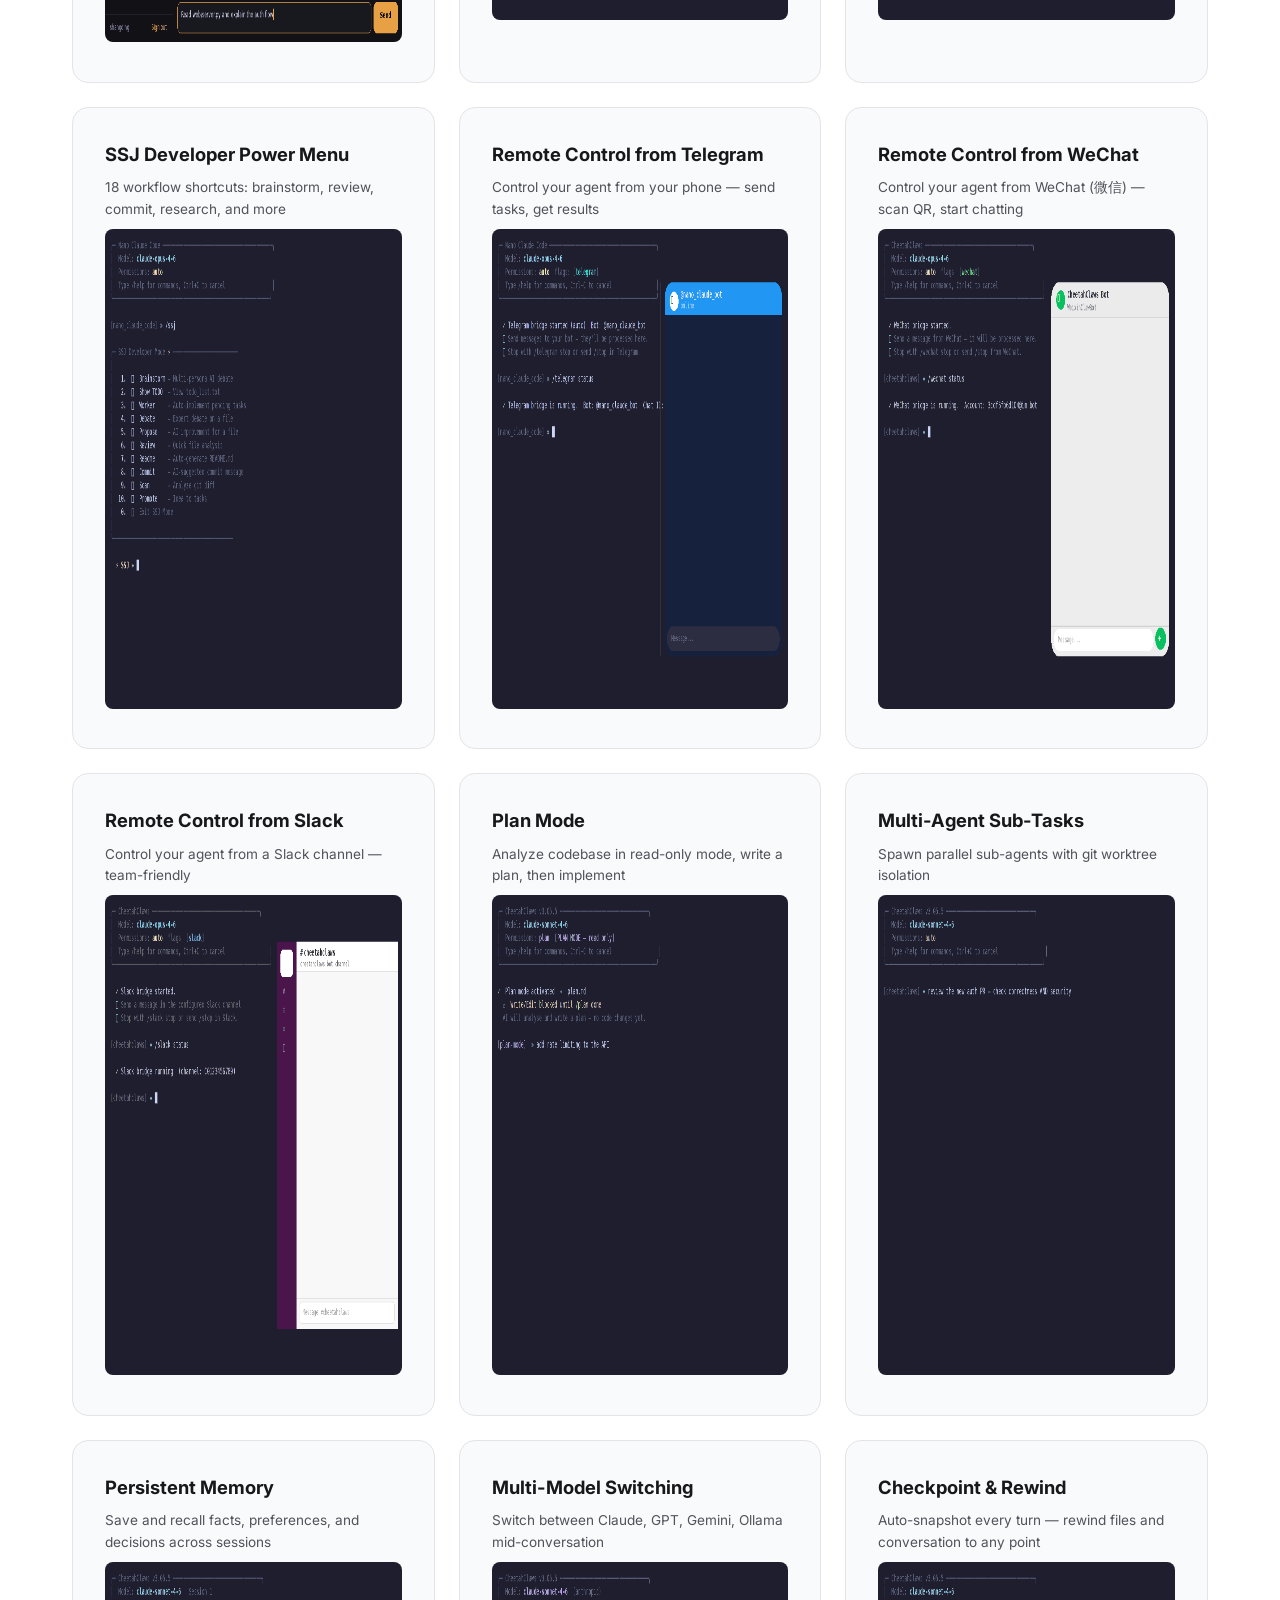
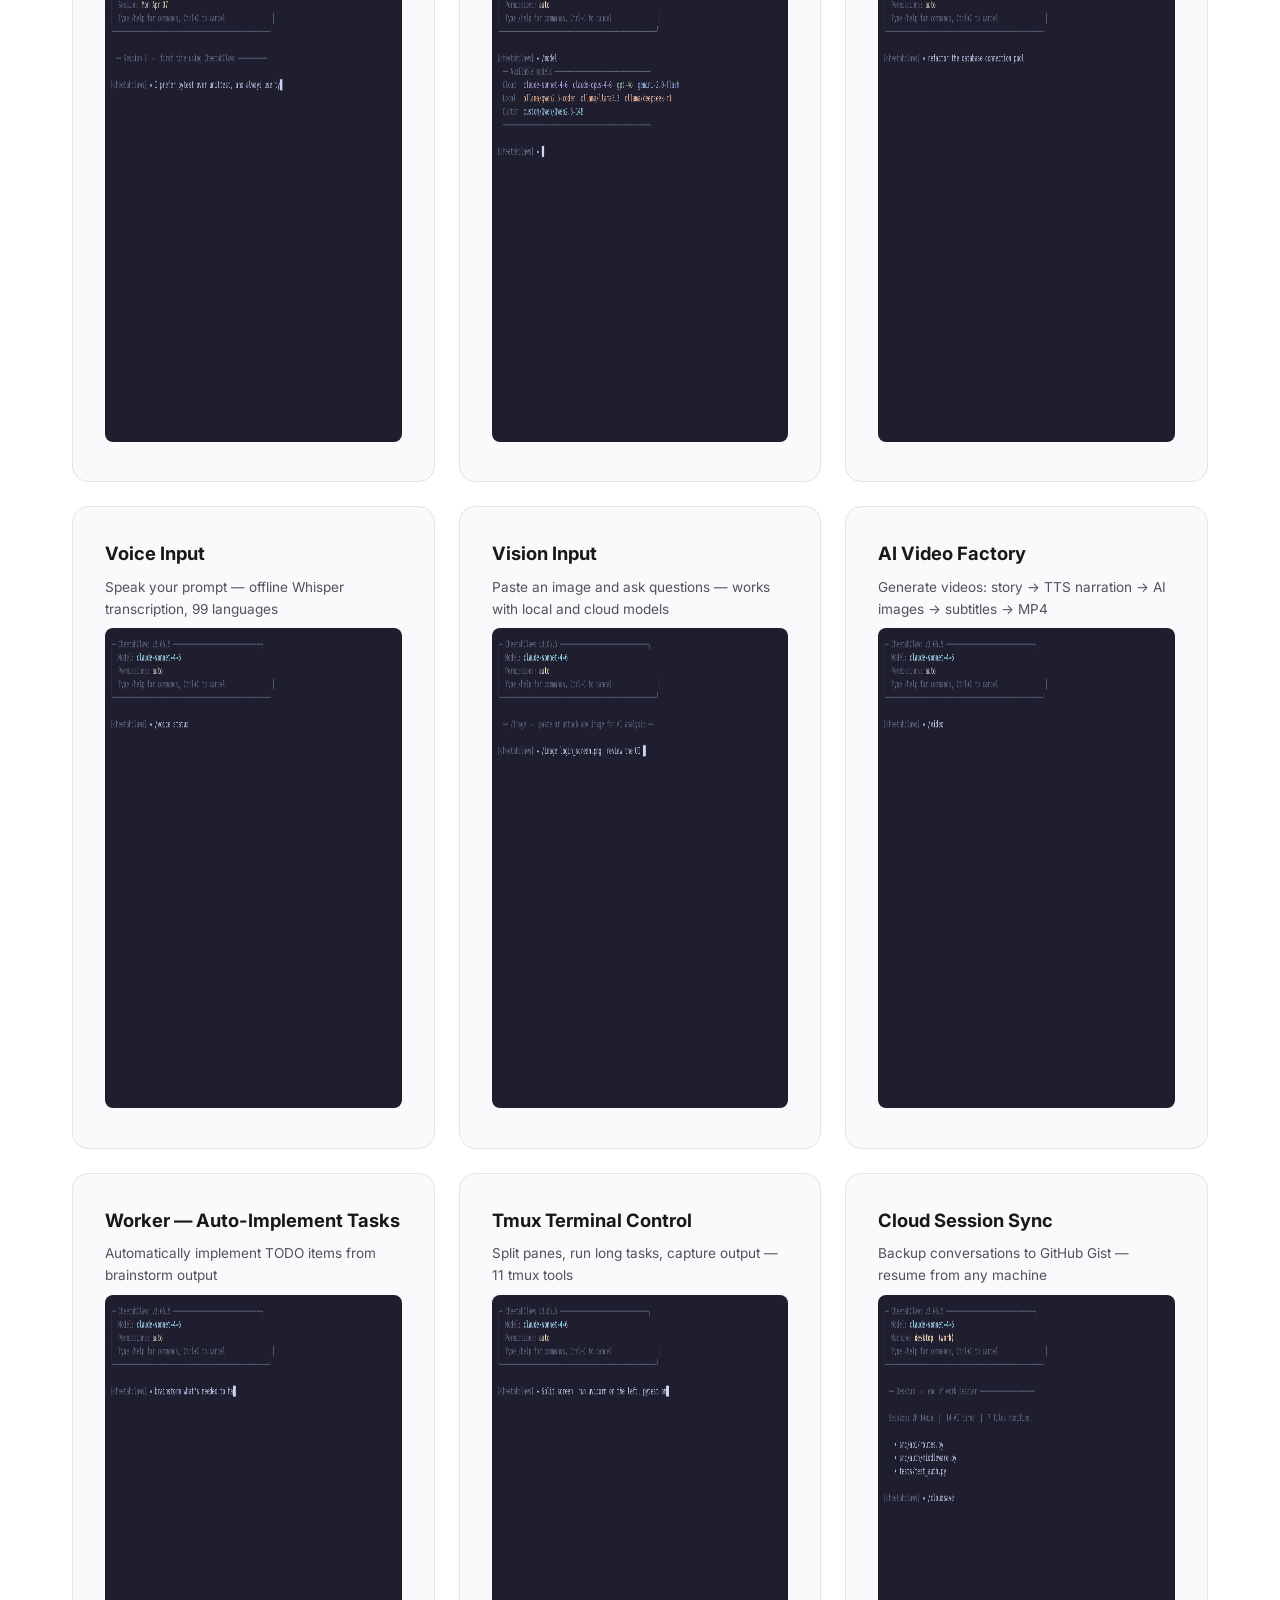
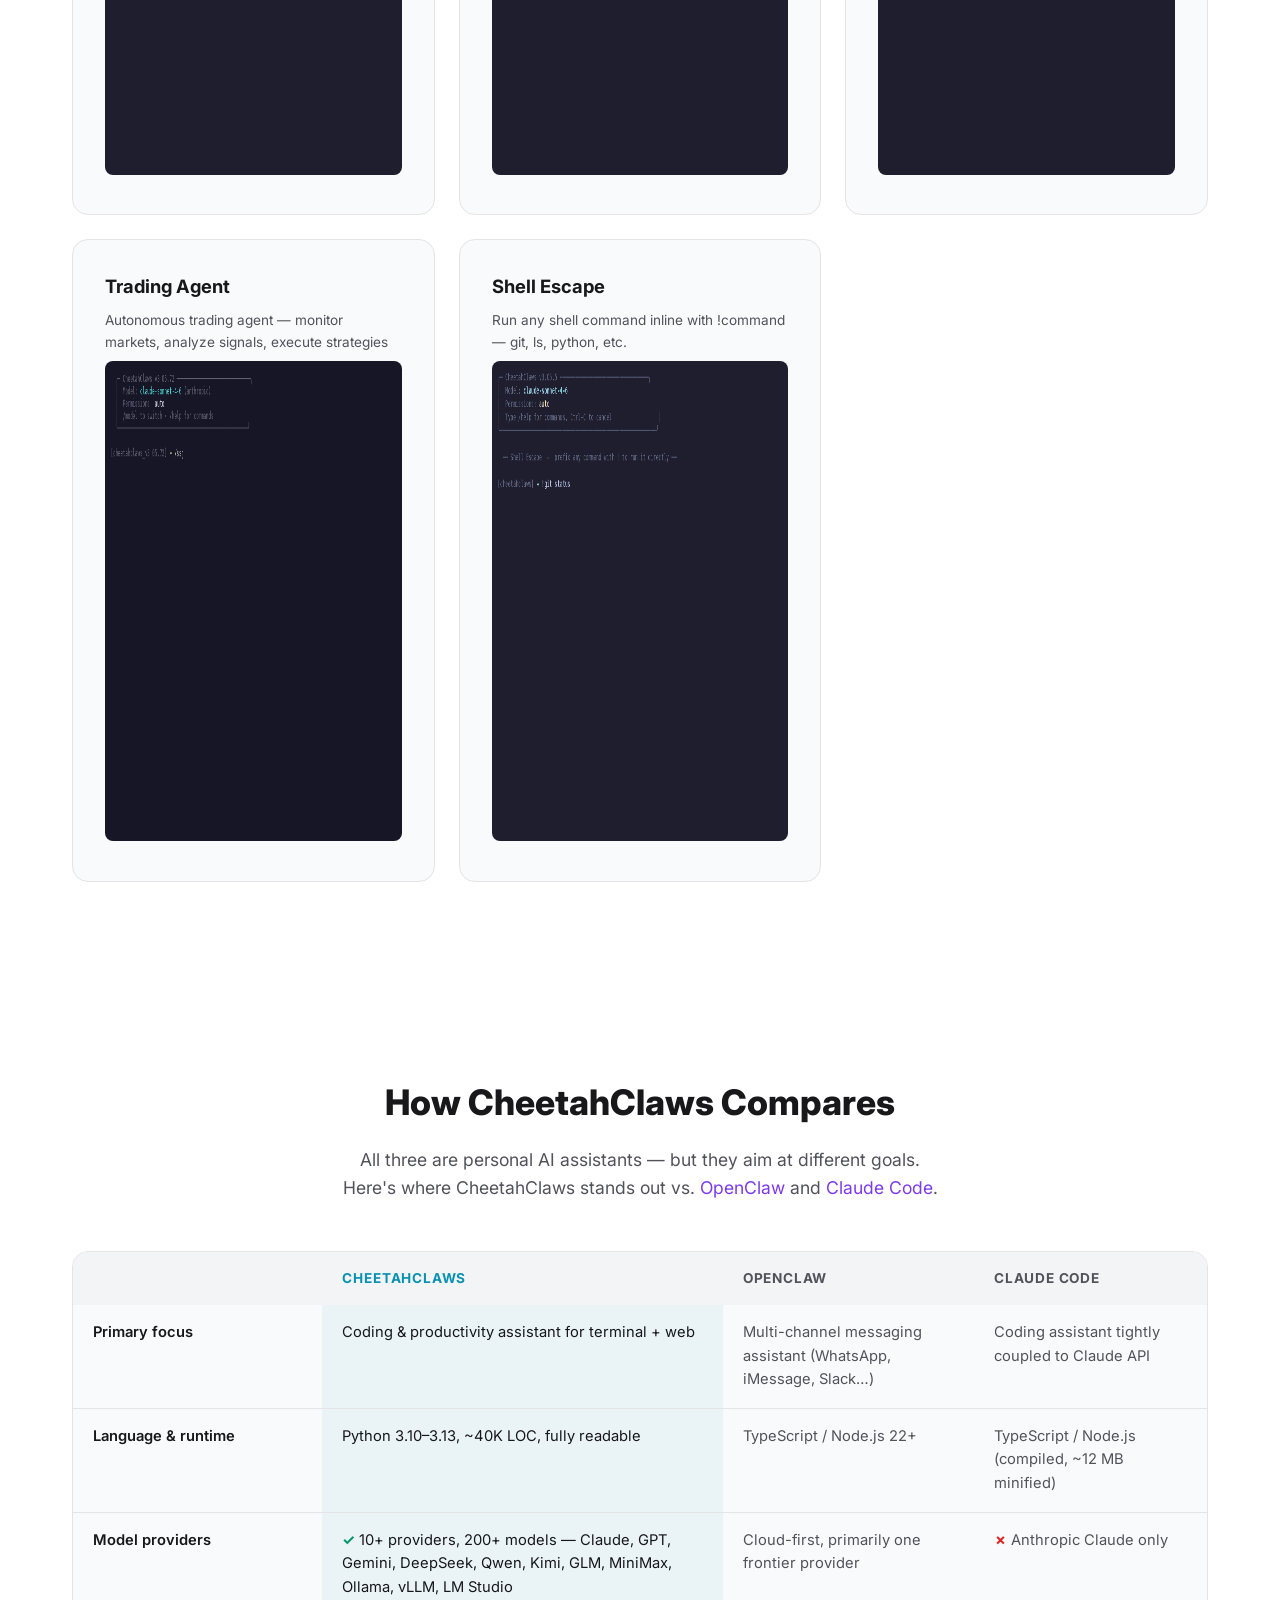
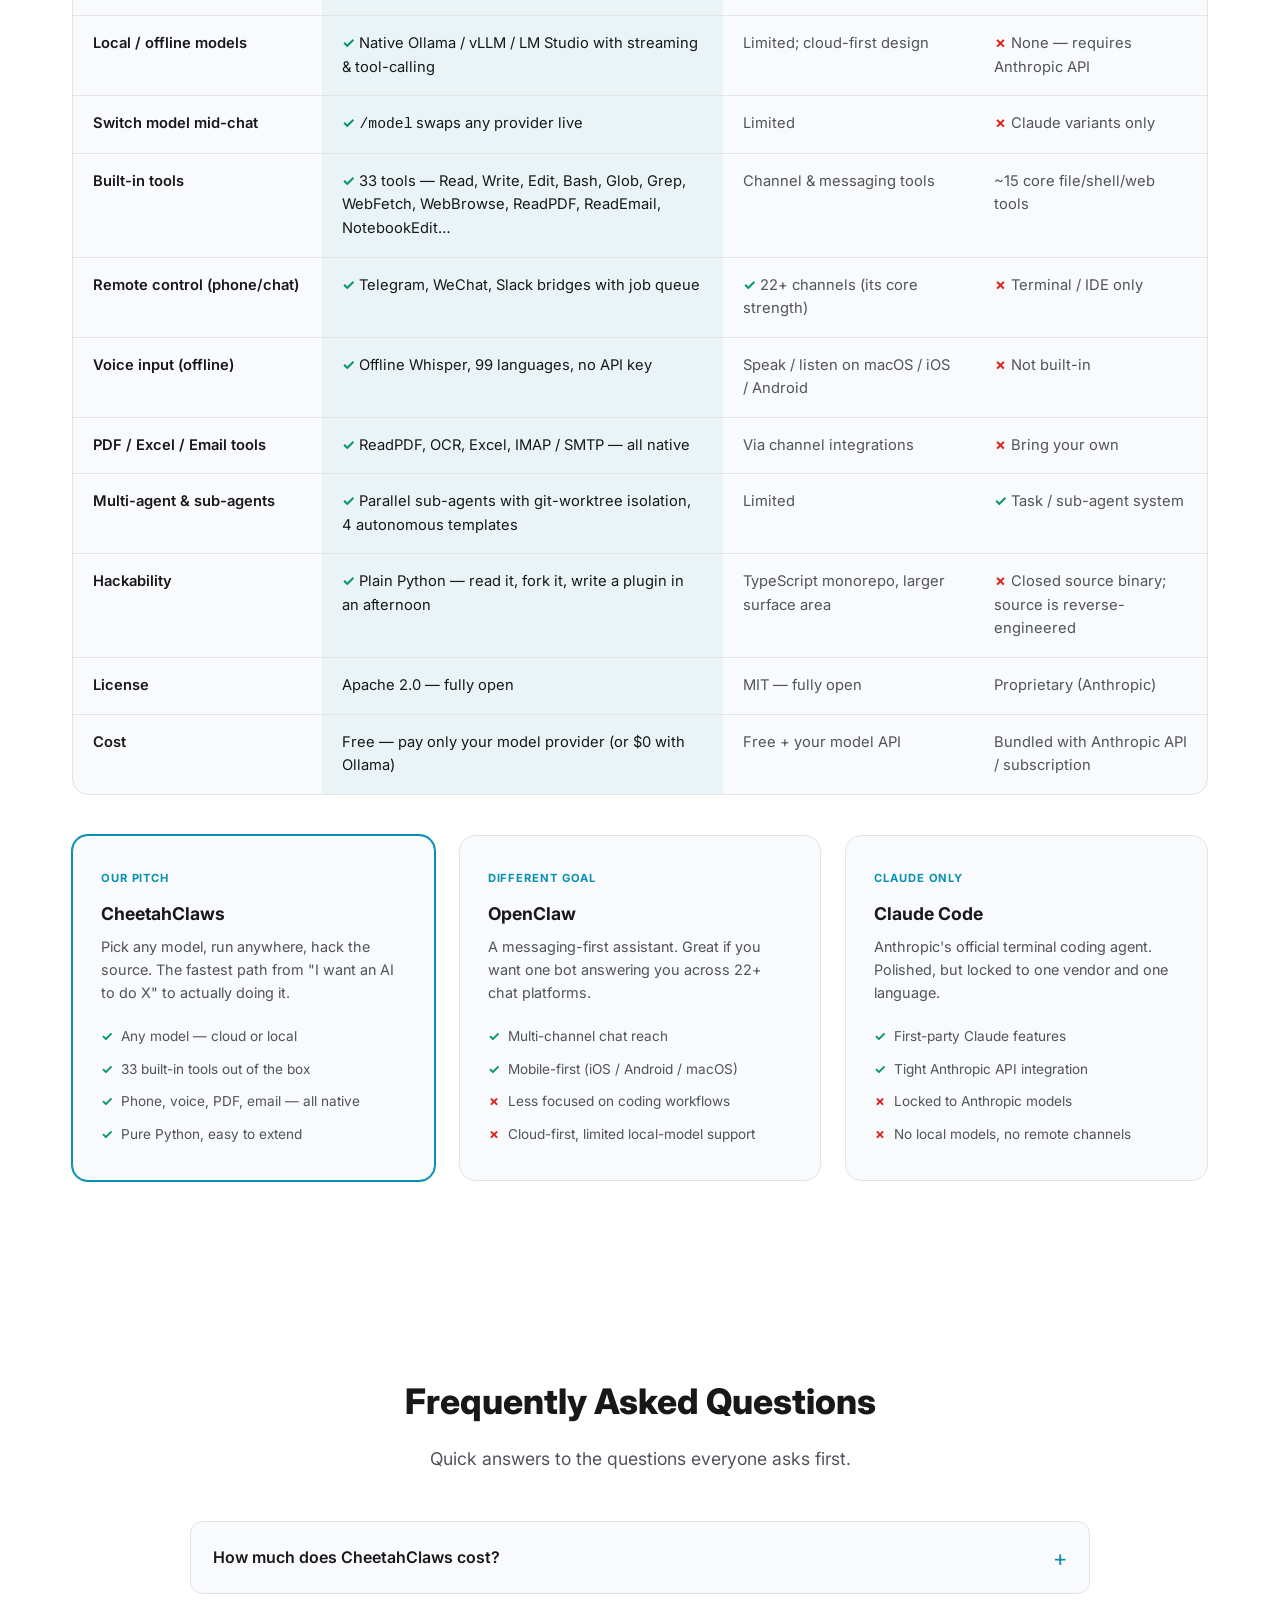
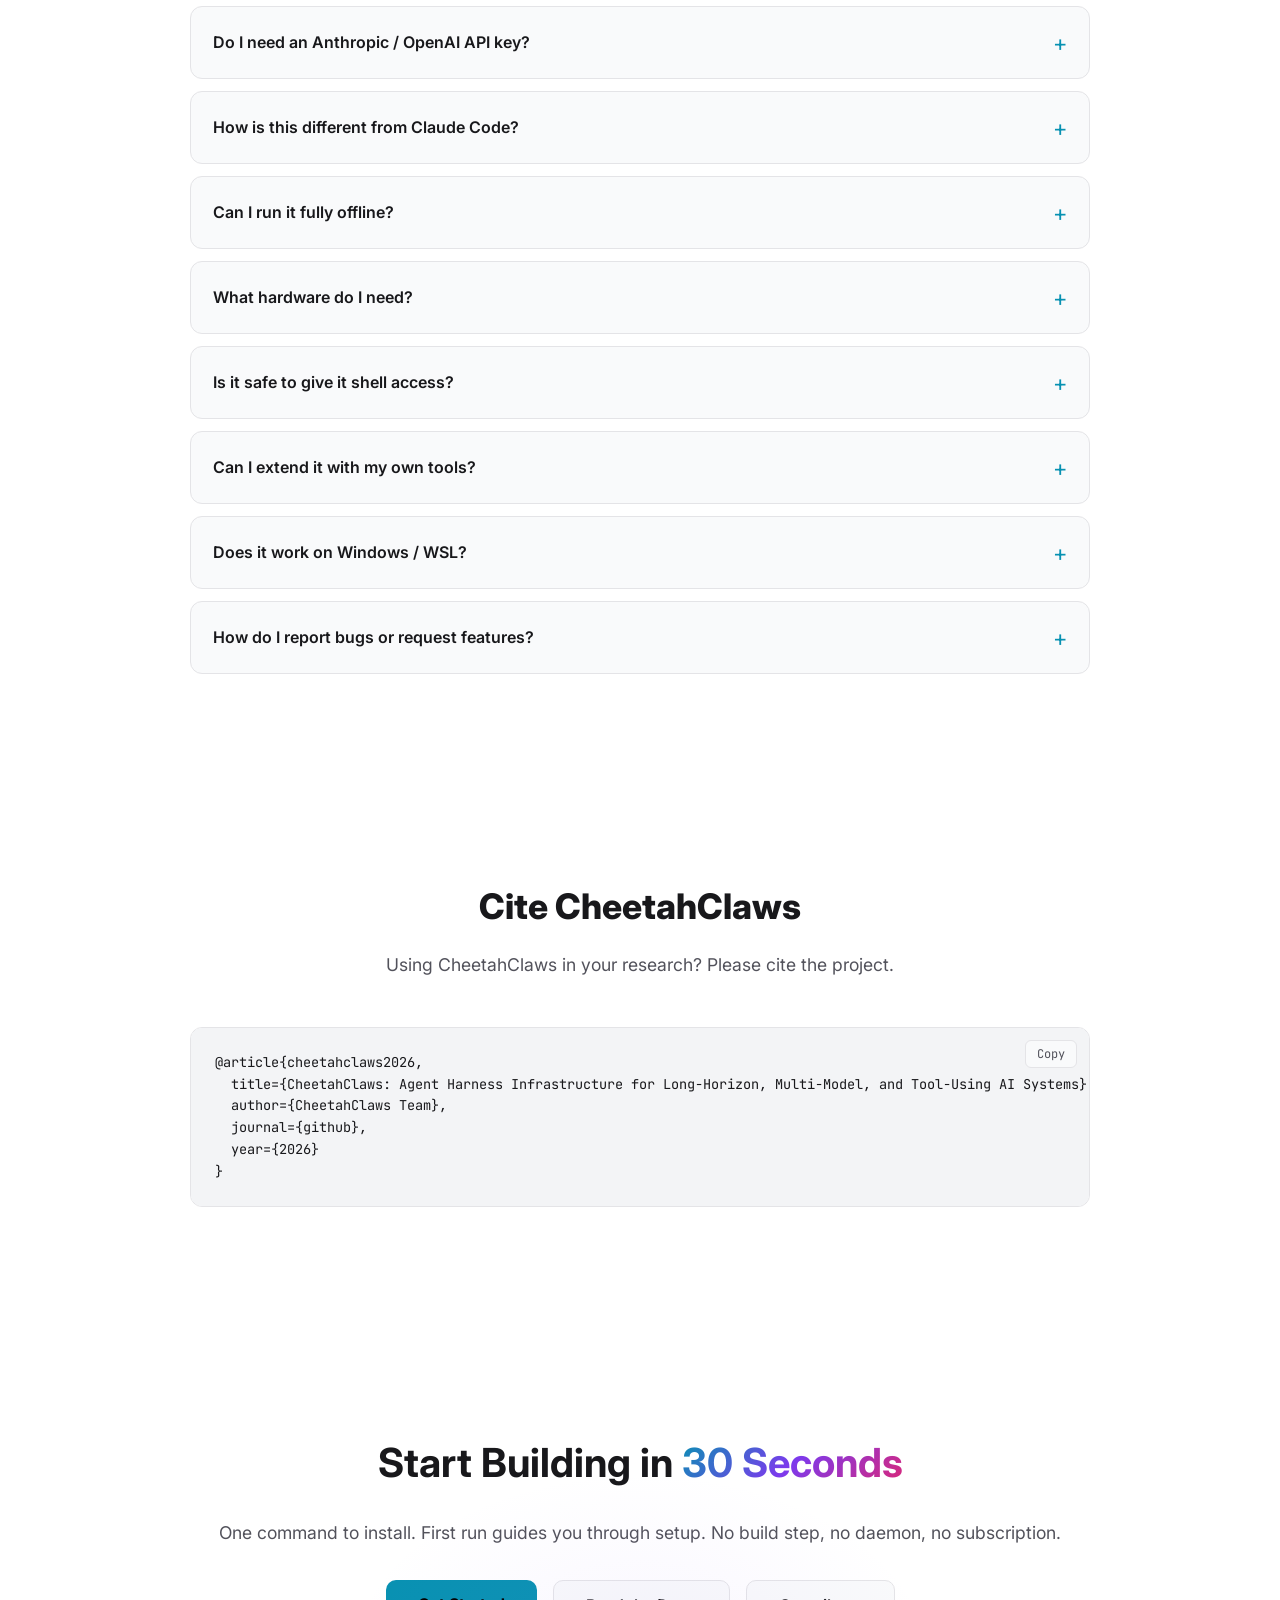
==== commit 77b4428f: "Update index.html" ====
--- a/index.html
+++ b/index.html
@@ -117,7 +117,7 @@
         <a href="https://github.com/SafeRL-Lab/cheetahclaws/blob/main/LICENSE" target="_blank" rel="noopener"><img src="https://img.shields.io/badge/license-Apache_2.0-a78bfa?style=for-the-badge" alt="Apache 2.0"></a>
         <img src="https://img.shields.io/badge/python-3.10%E2%80%933.13-34d399?style=for-the-badge&logo=python&logoColor=white" alt="Python 3.10–3.13">
         <img src="https://img.shields.io/badge/tests-1900%2B%20passing-34d399?style=for-the-badge" alt="1900+ tests passing">
-        <img src="https://img.shields.io/badge/version-v3.05.79-f472b6?style=for-the-badge" alt="v3.05.80">
+        <img src="https://img.shields.io/badge/version-v3.05.80-f472b6?style=for-the-badge" alt="v3.05.80">
     </div>
     <div class="actions">
         <a class="btn-primary" href="https://github.com/SafeRL-Lab/cheetahclaws#installation">Get Started</a>
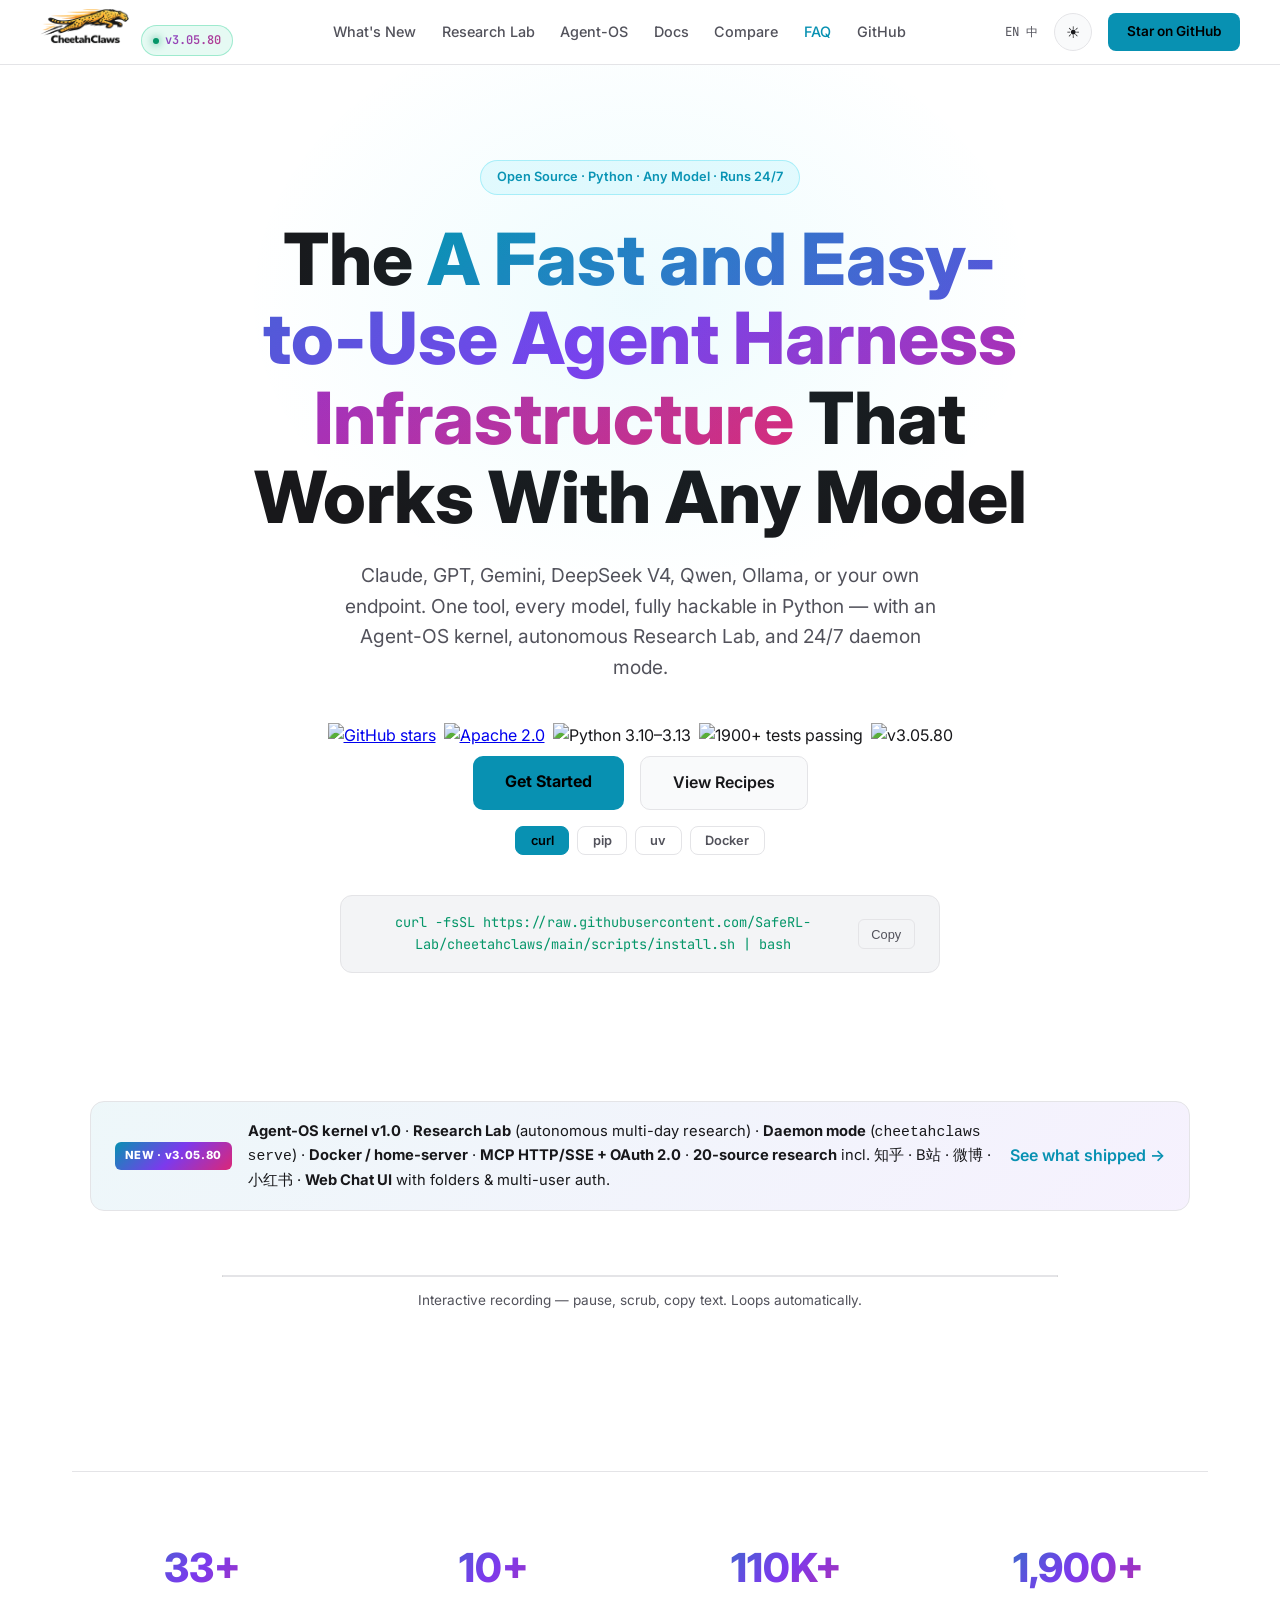
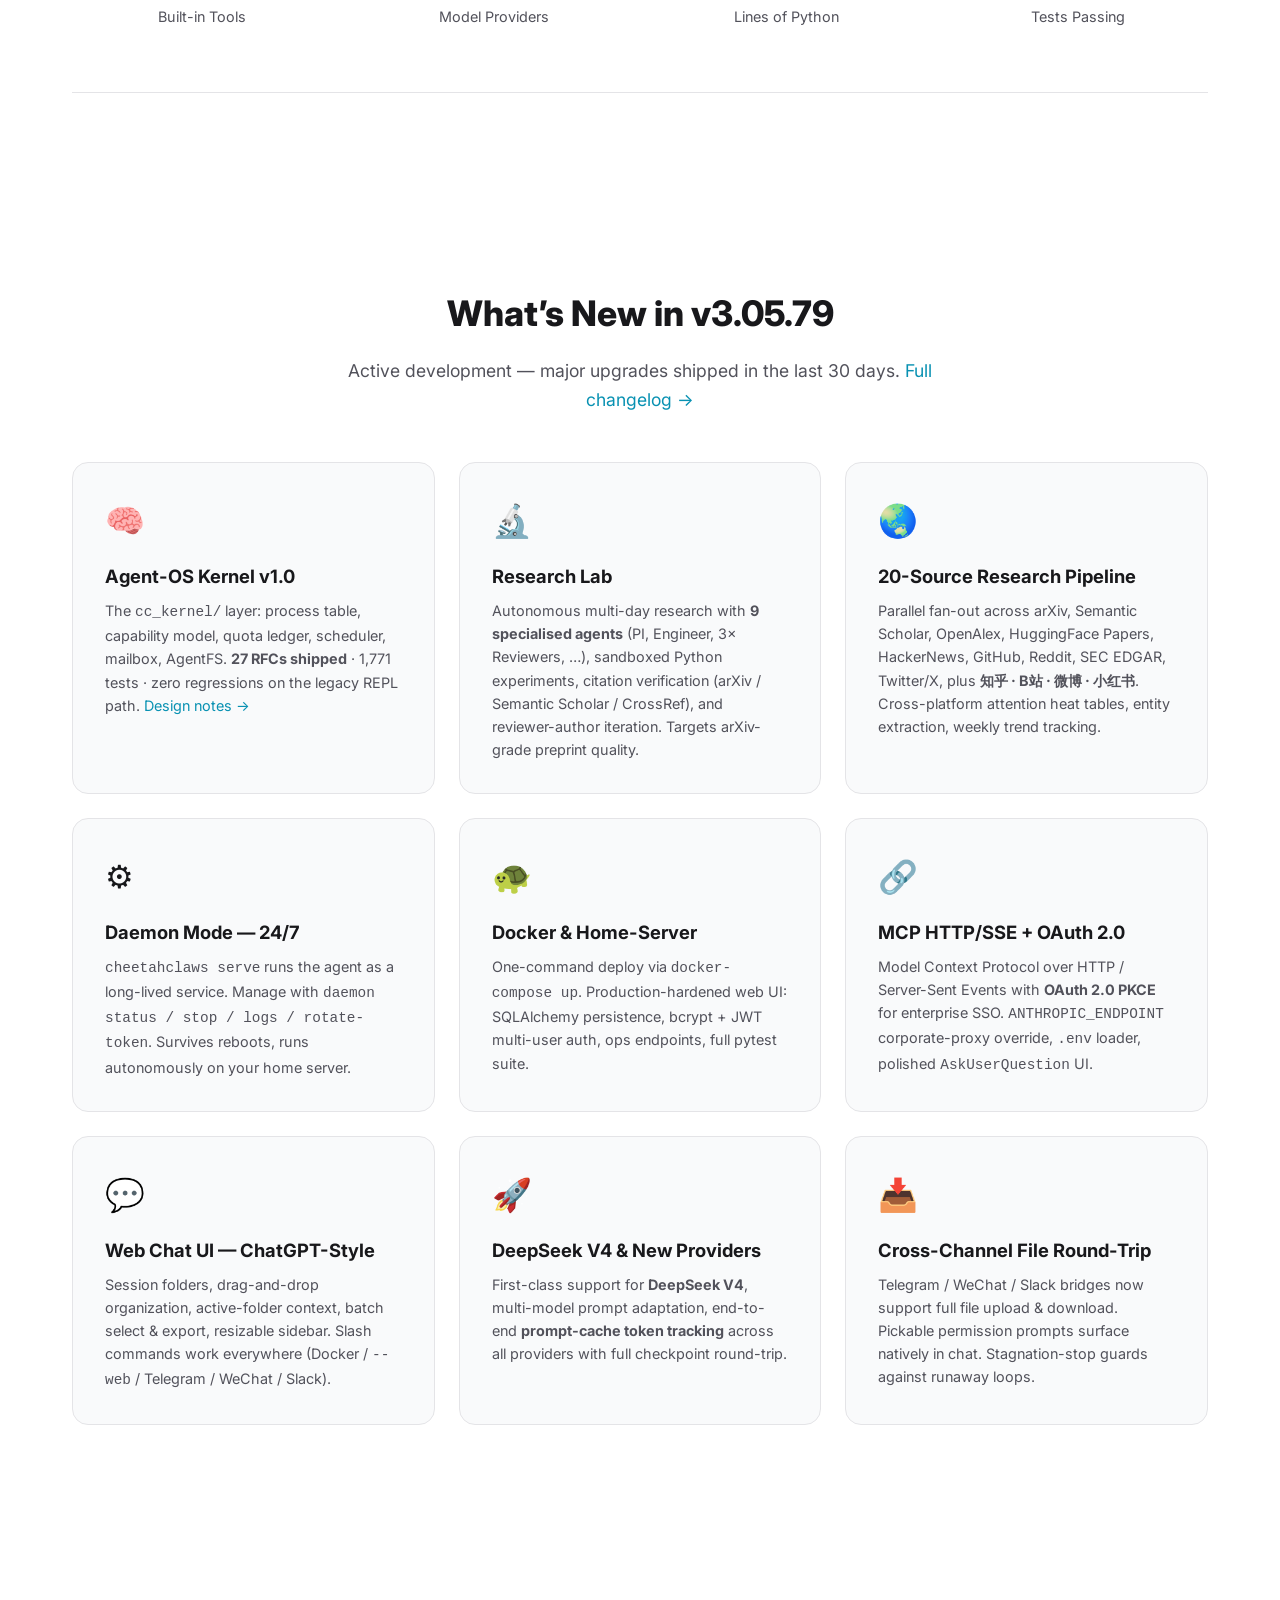
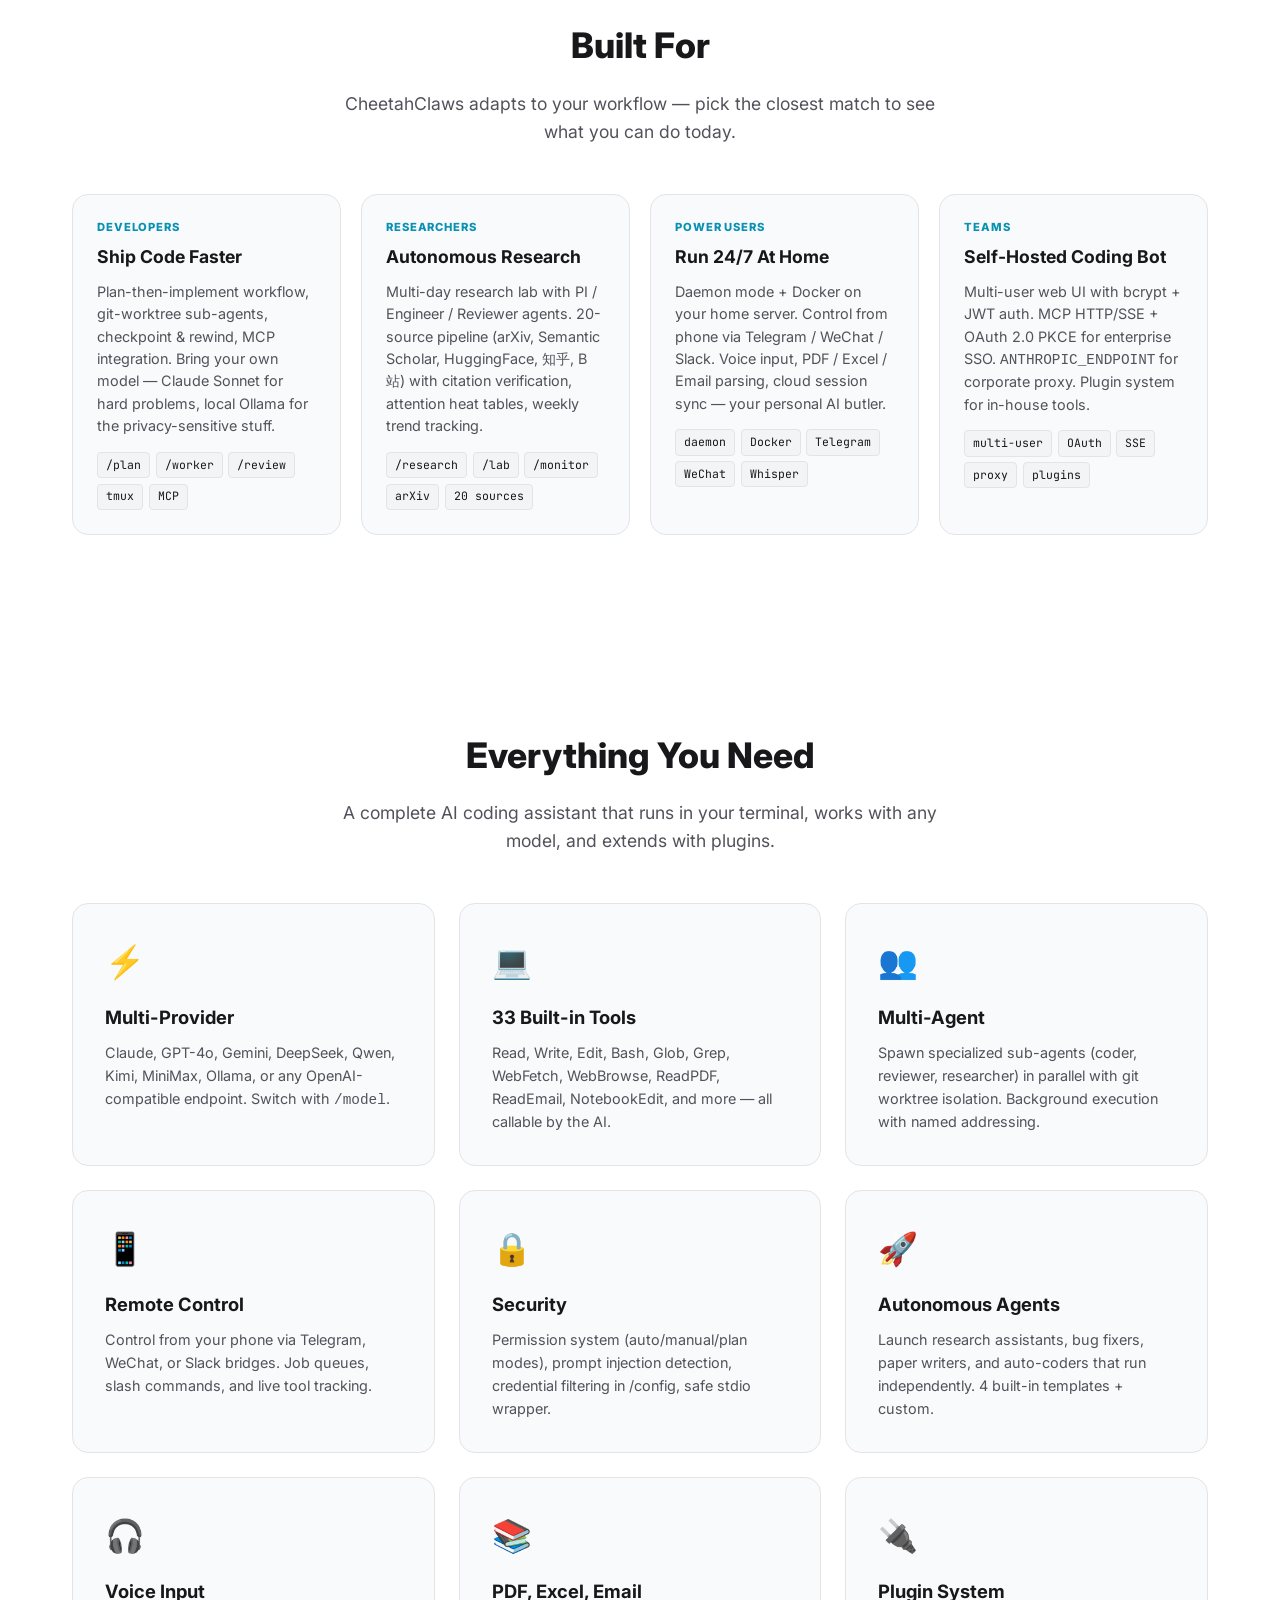
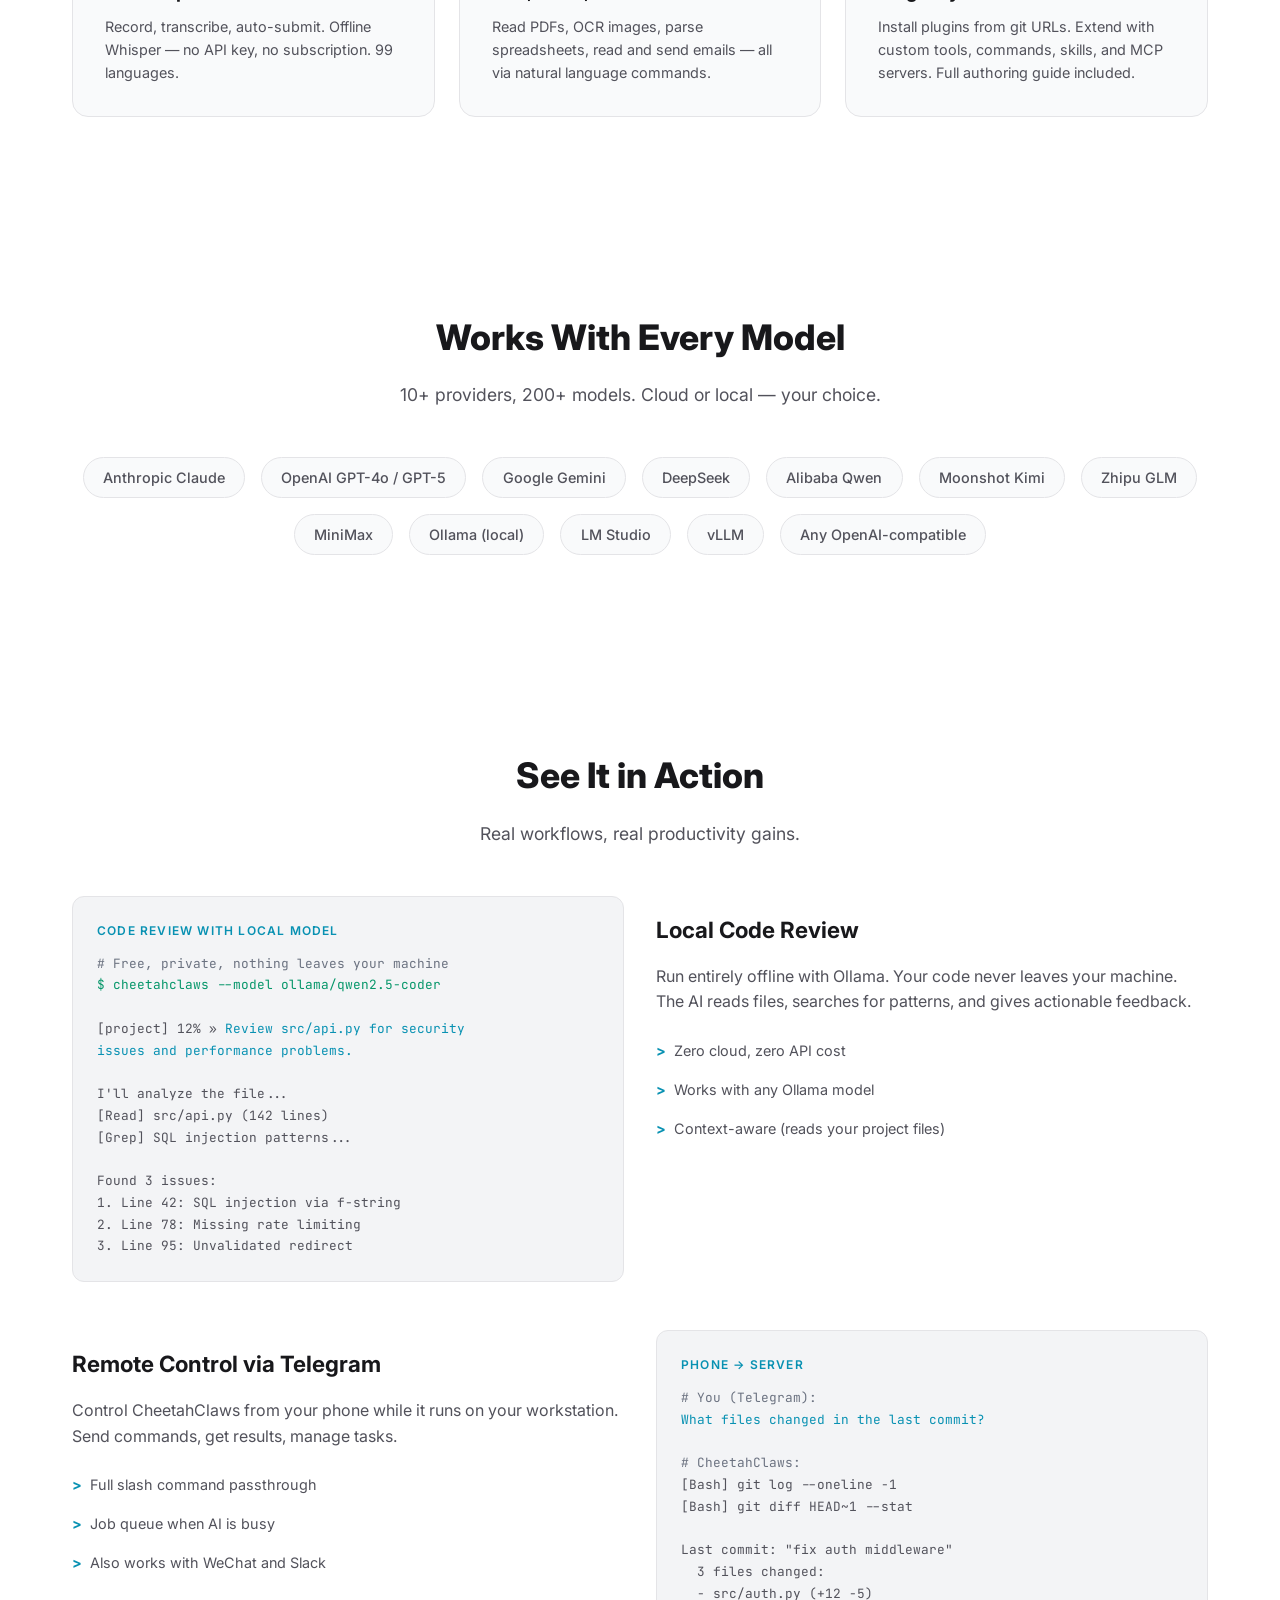
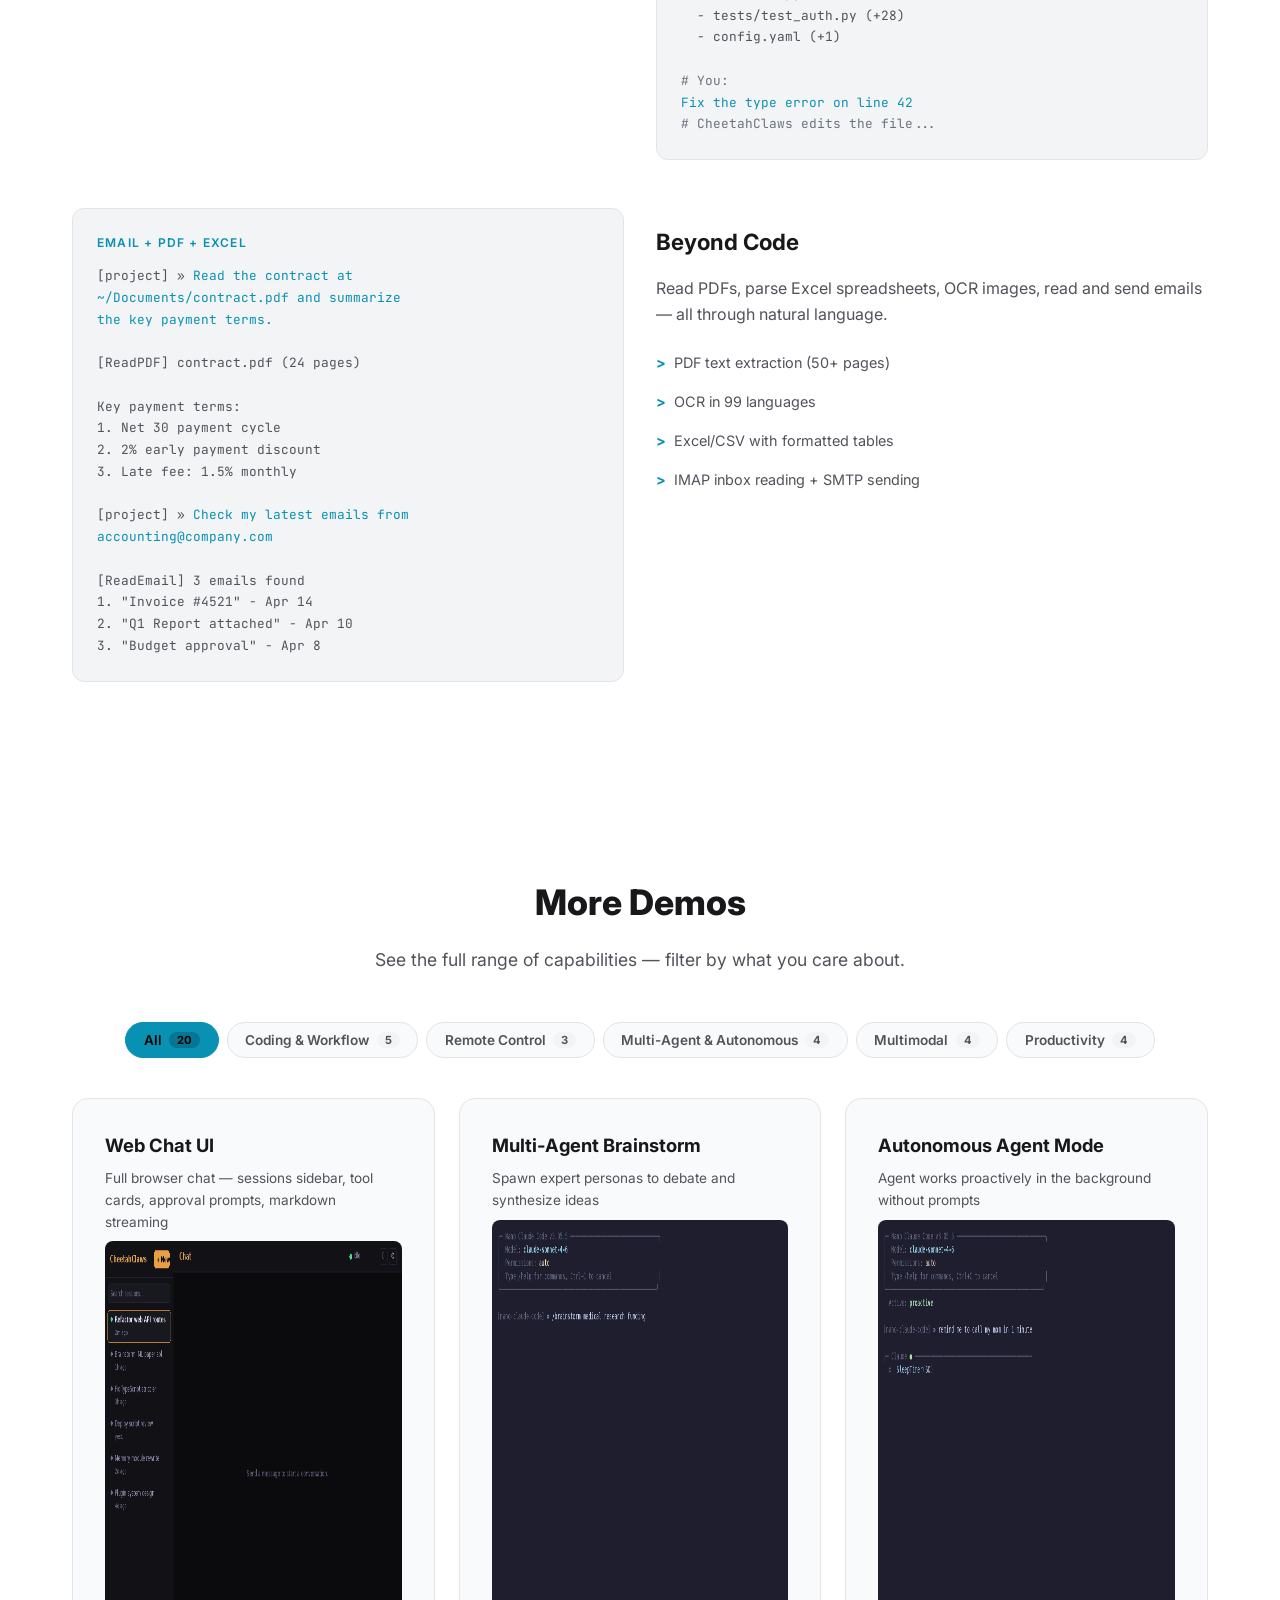
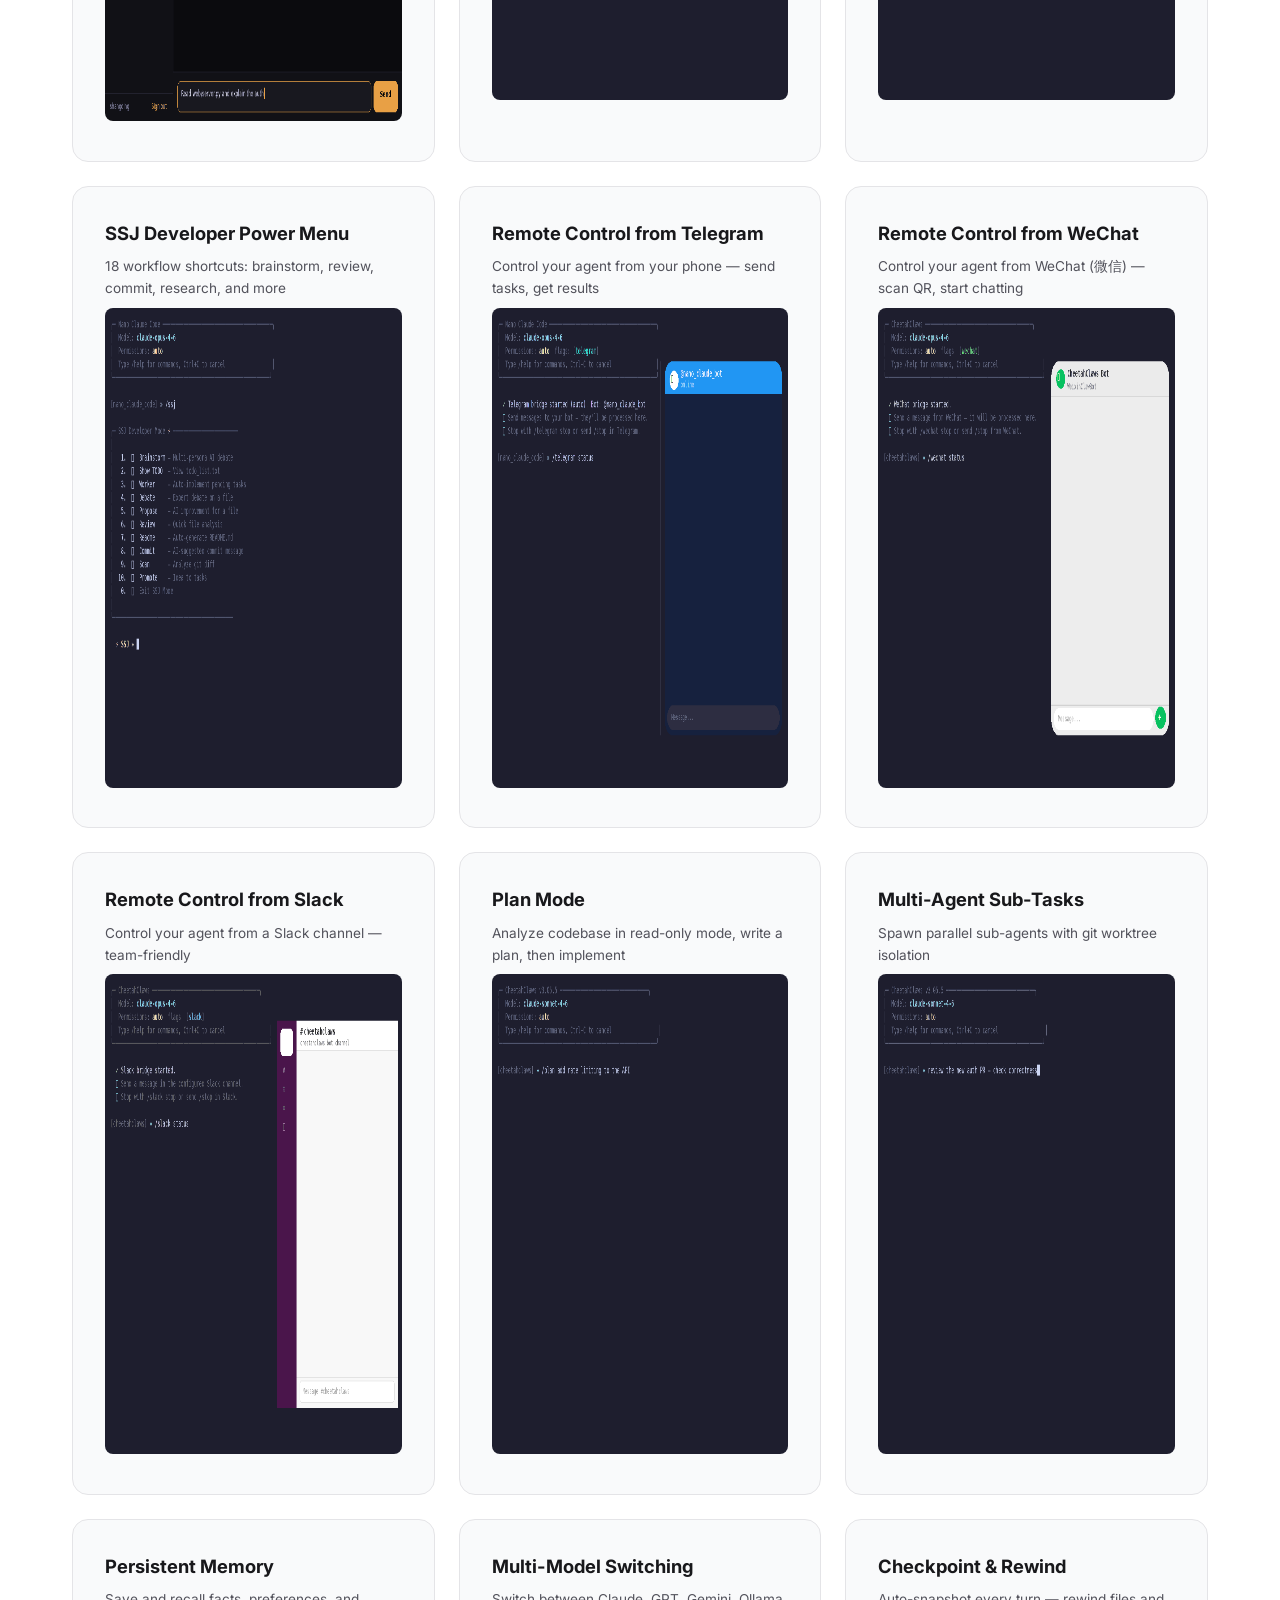
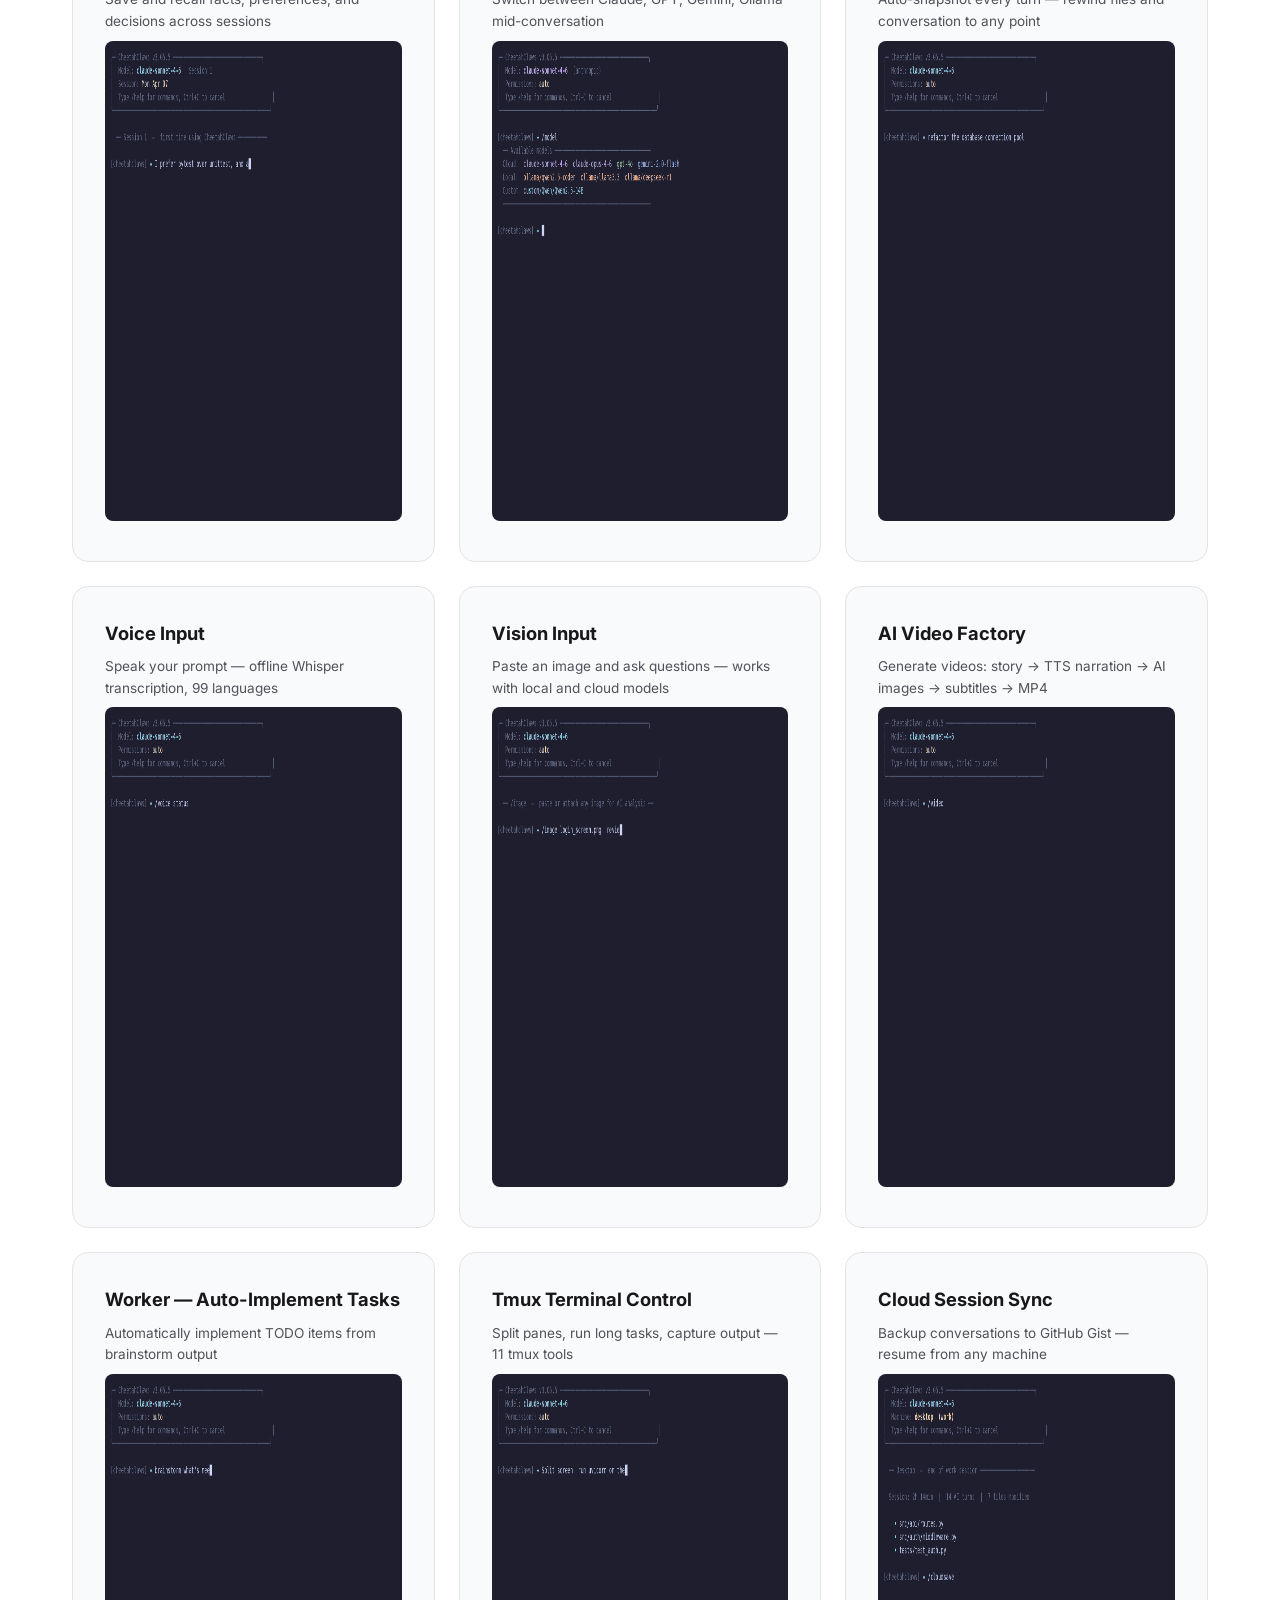
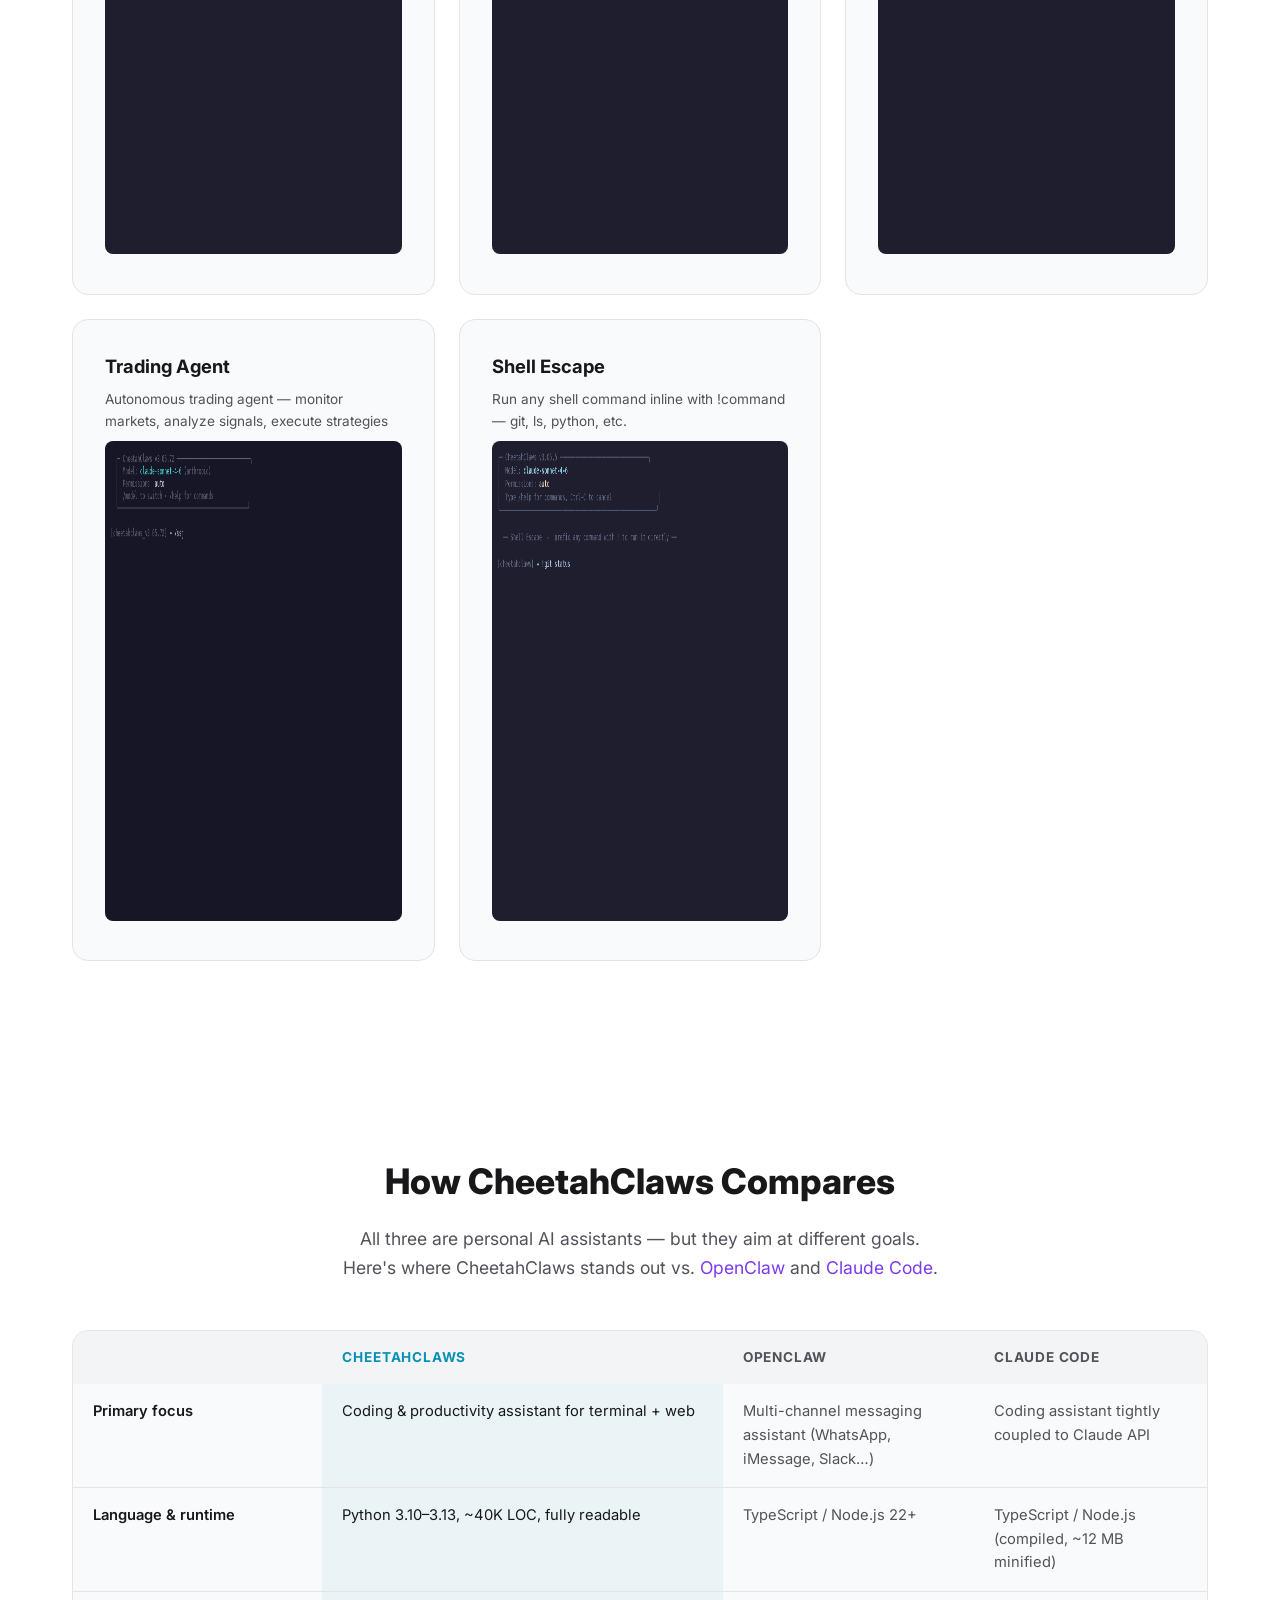
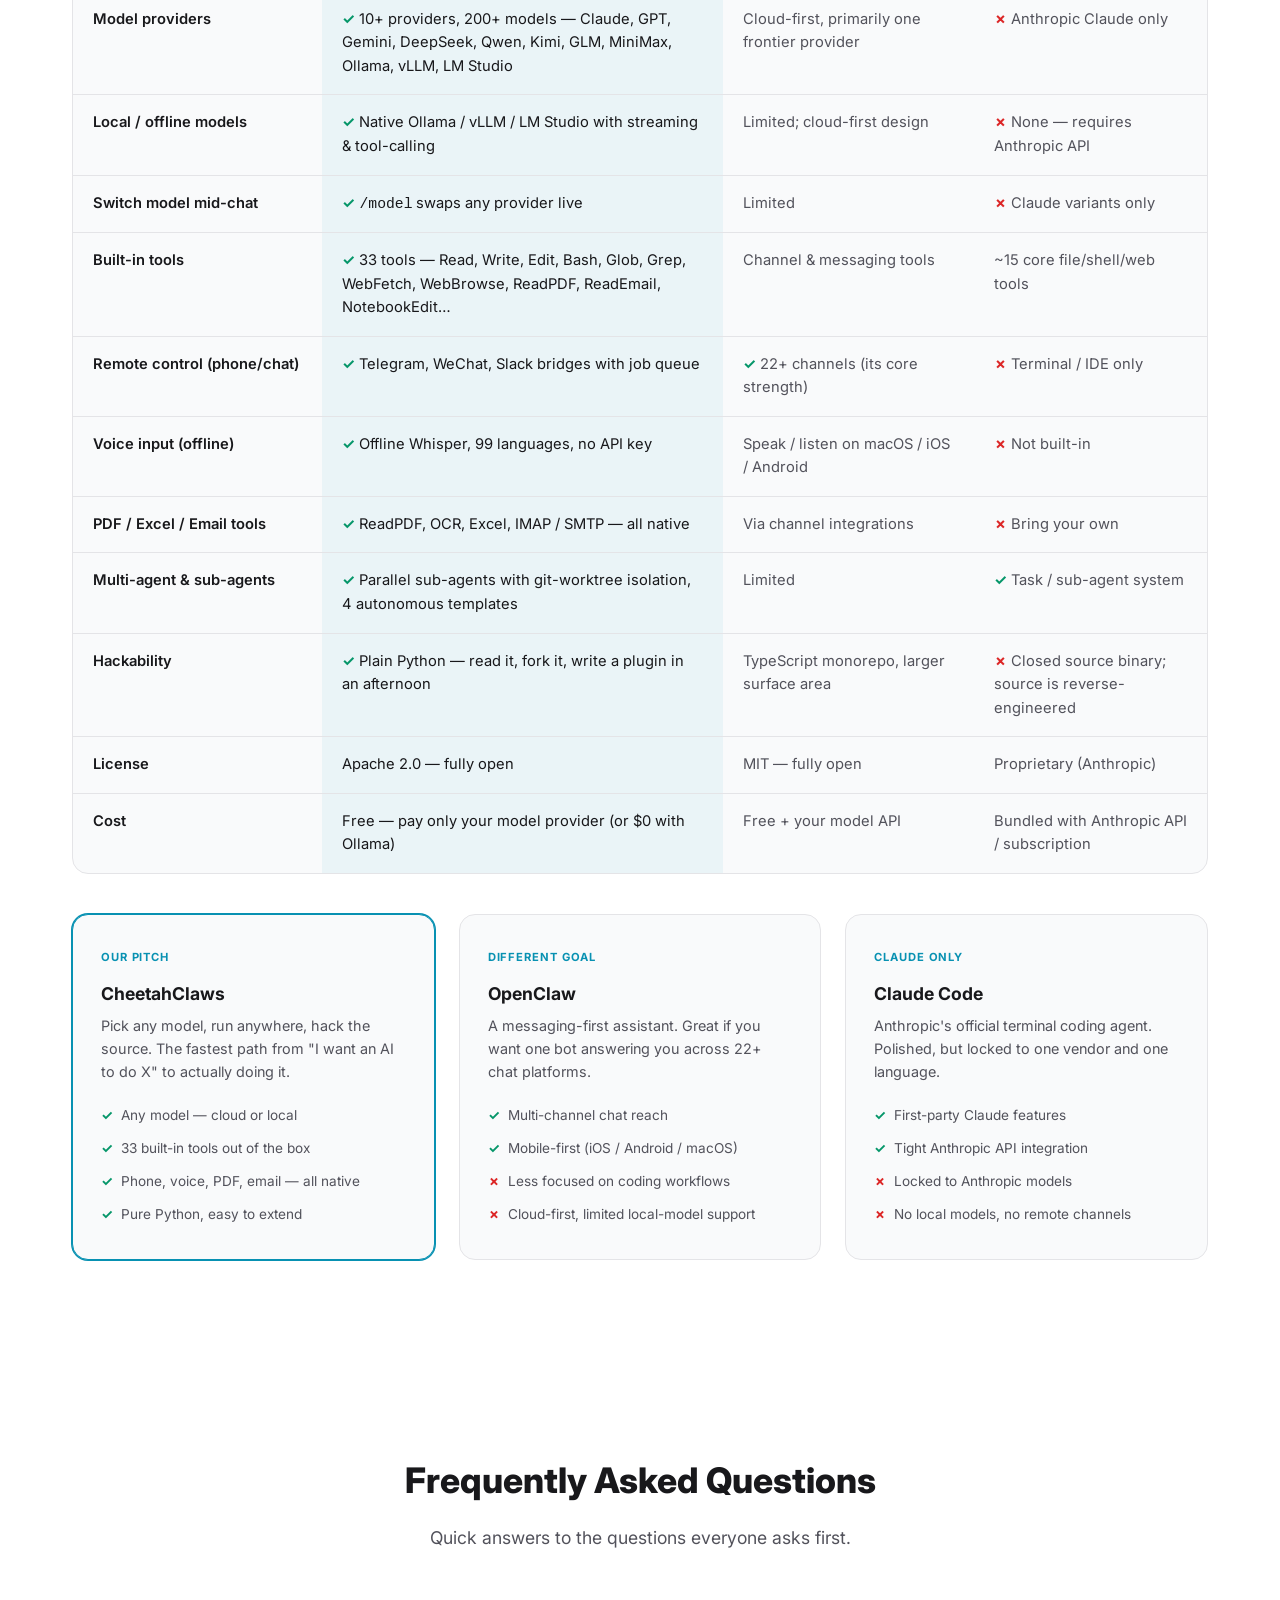
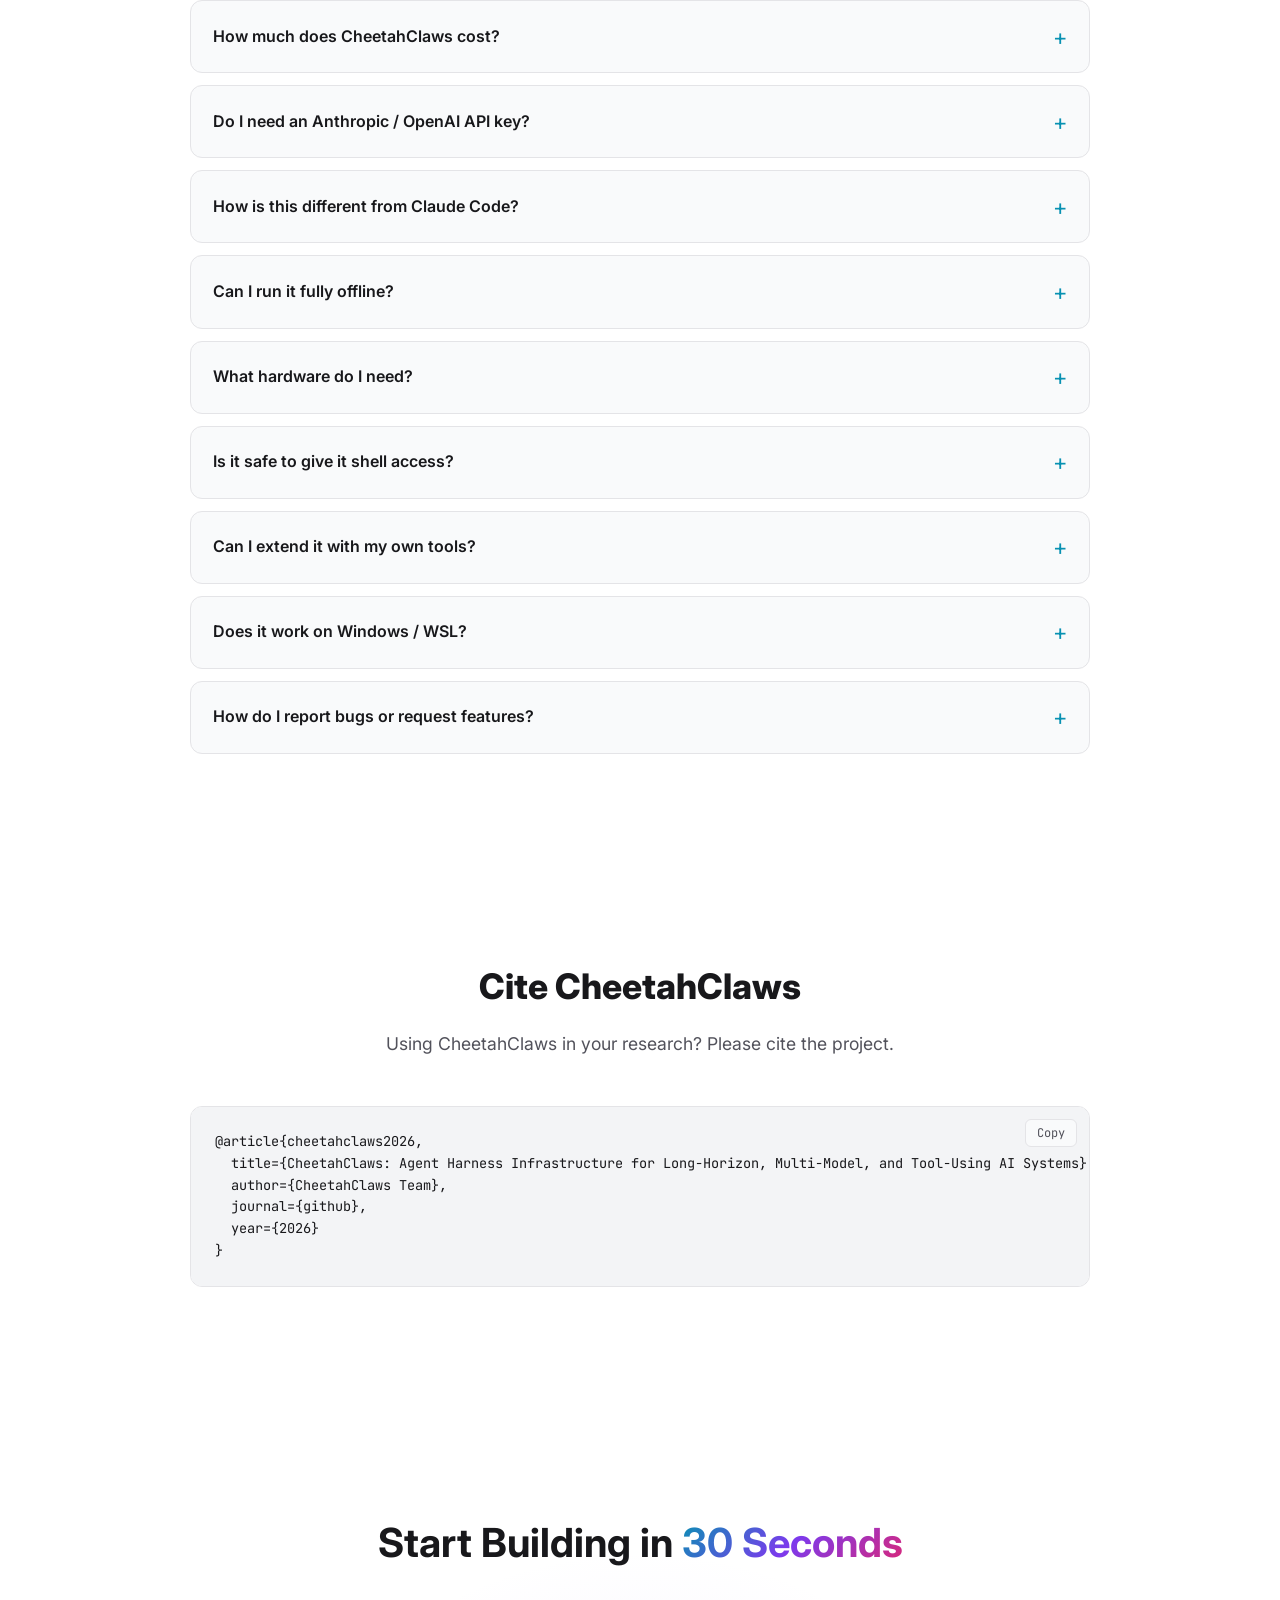
==== commit 38e19e27: "Update index.html" ====
--- a/index.html
+++ b/index.html
@@ -105,7 +105,7 @@
 <div class="hero">
     <div class="badge">Open Source &middot; Python &middot; Any Model &middot; Runs 24/7</div>
     <h1>
-        The <span class="gradient">Fast Personal AI Assistant</span> That Works With Any Model
+        The <span class="gradient">A Fast and Easy-to-Use Agent Harness Infrastructure</span> That Works With Any Model
     </h1>
     <p>
         Claude, GPT, Gemini, DeepSeek V4, Qwen, Ollama, or your own endpoint.
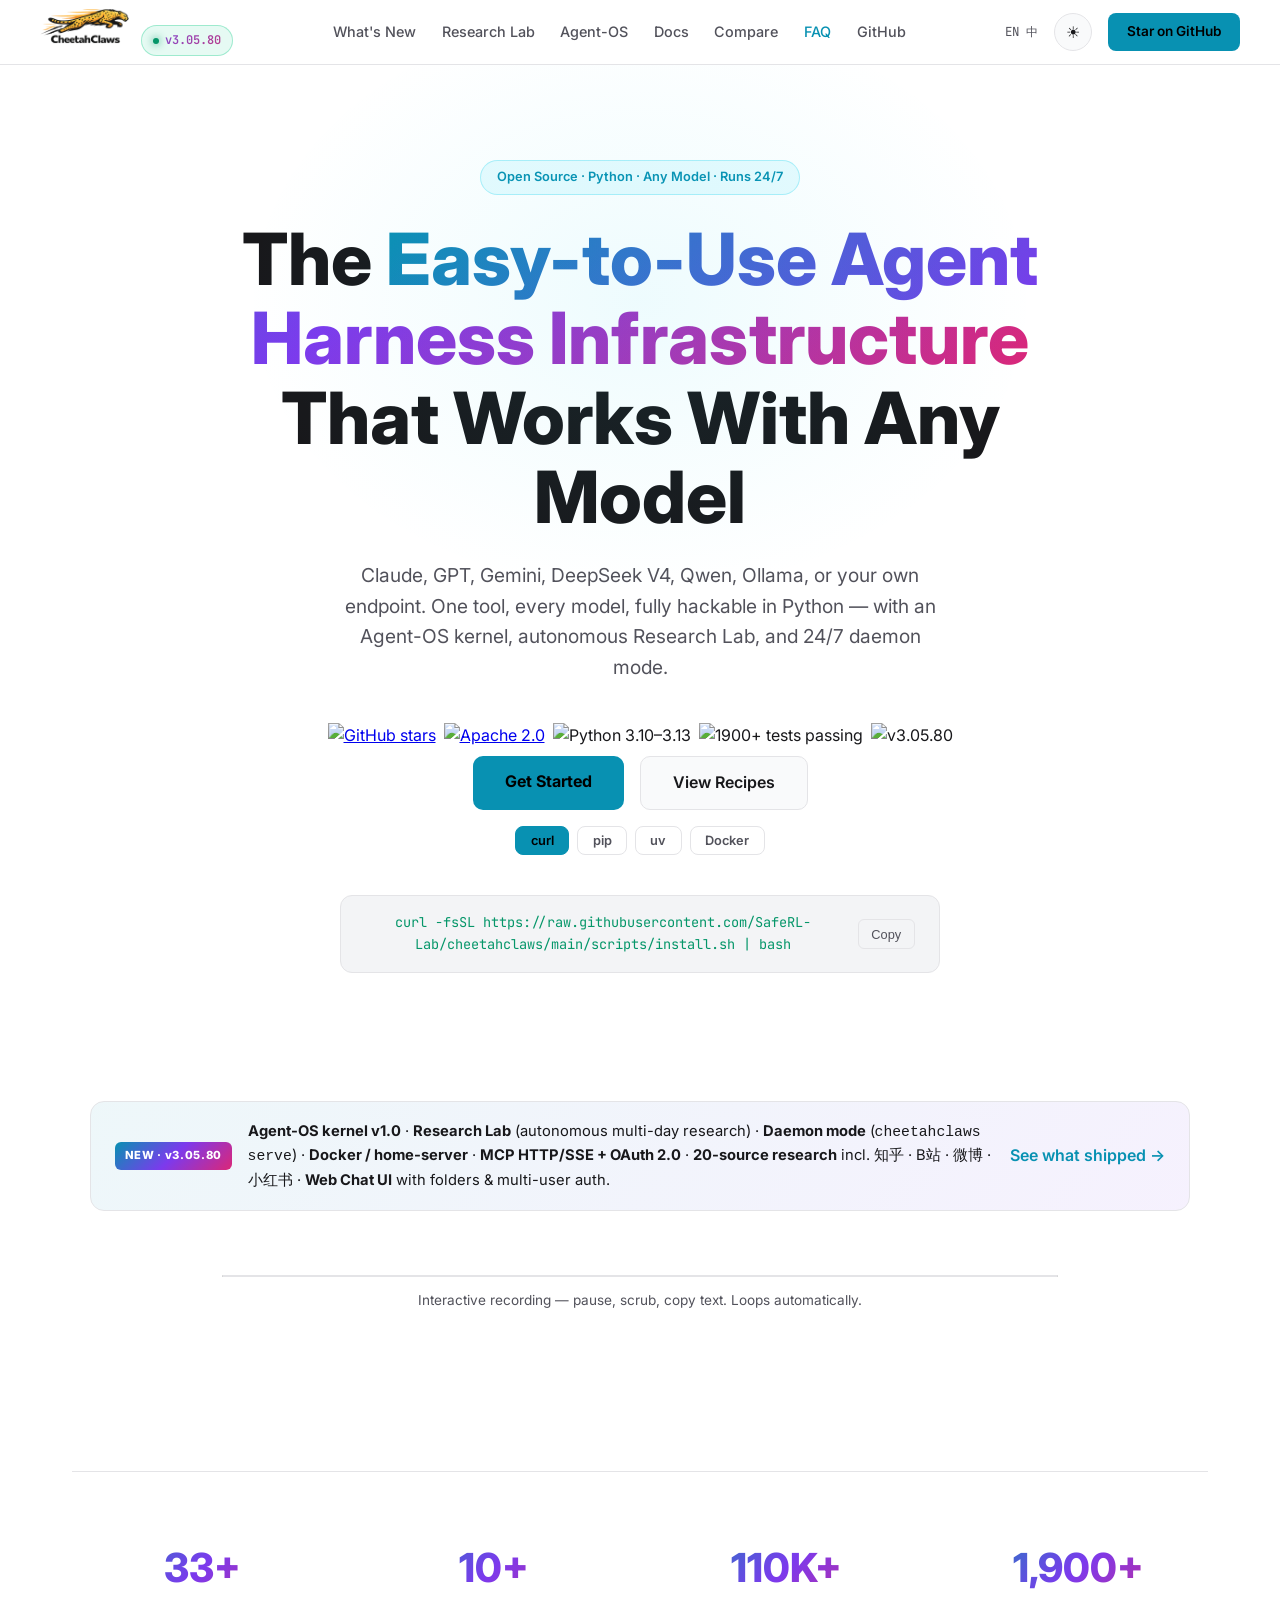
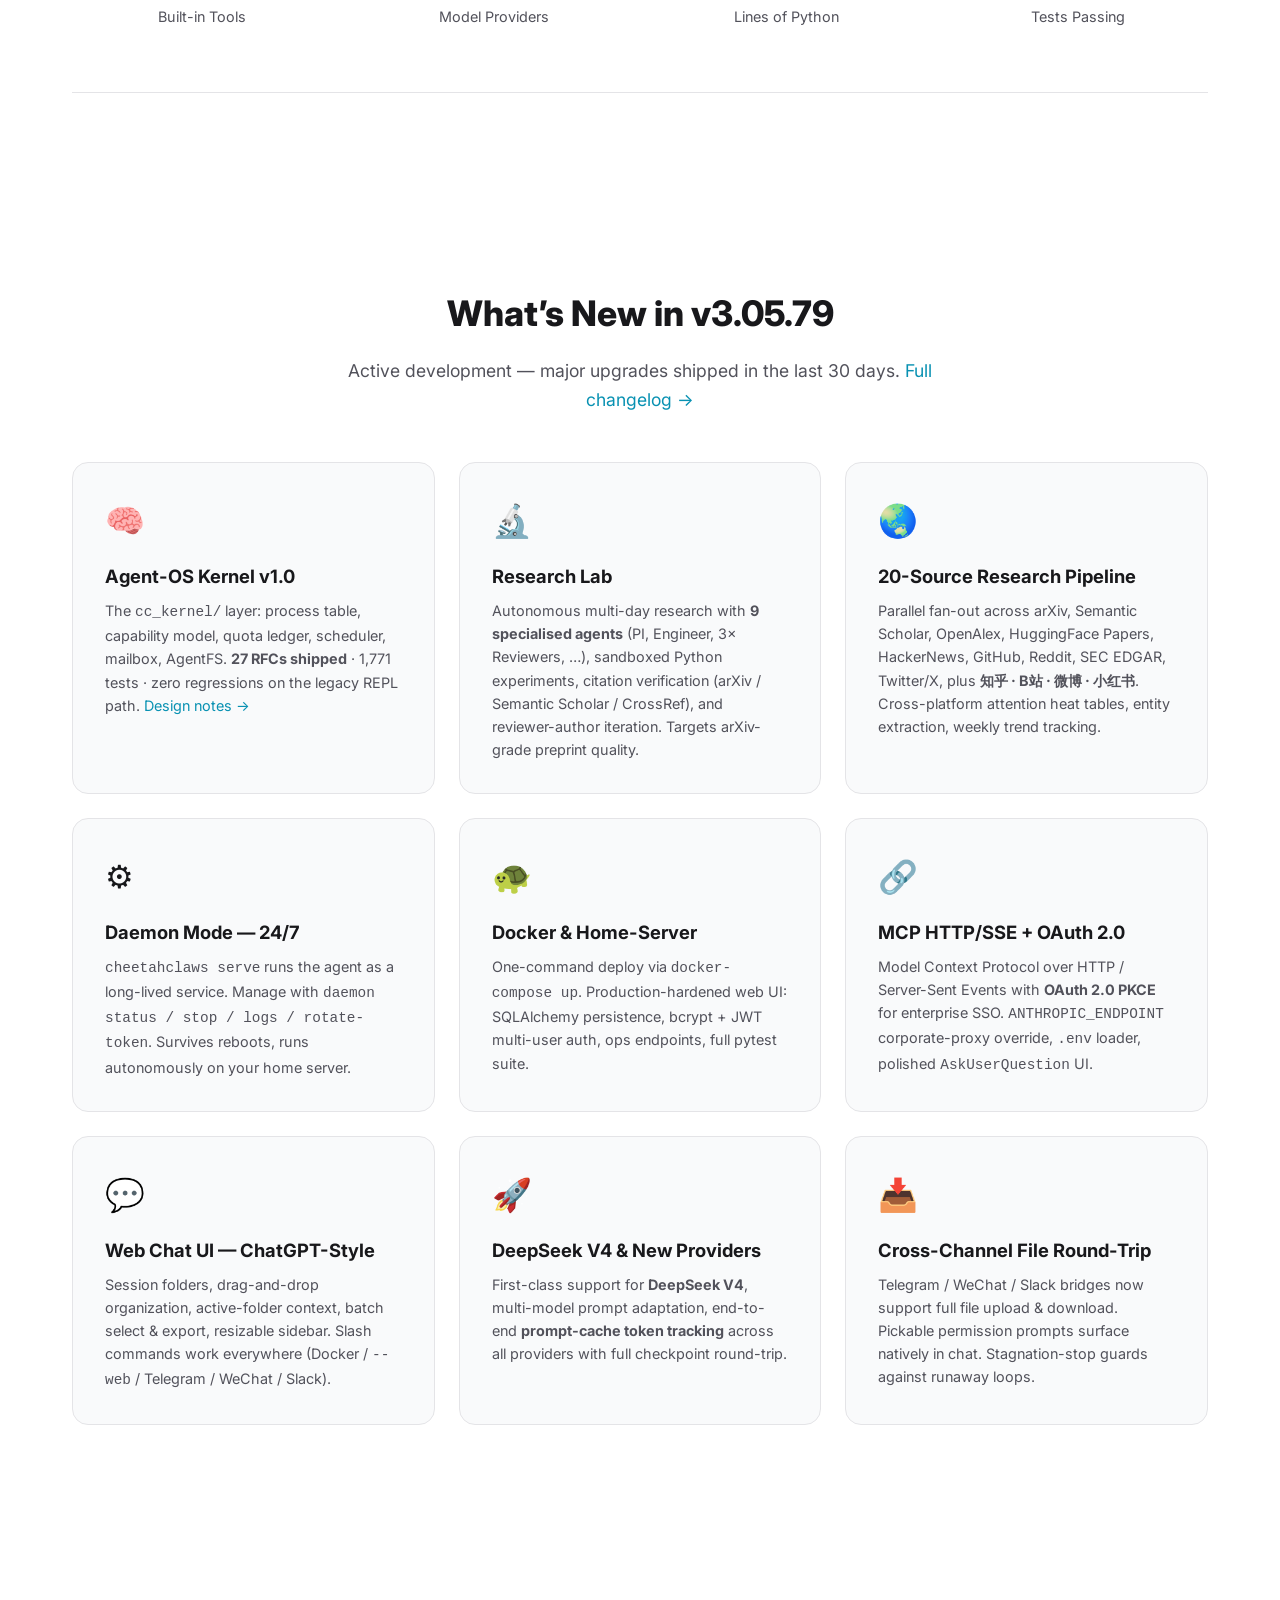
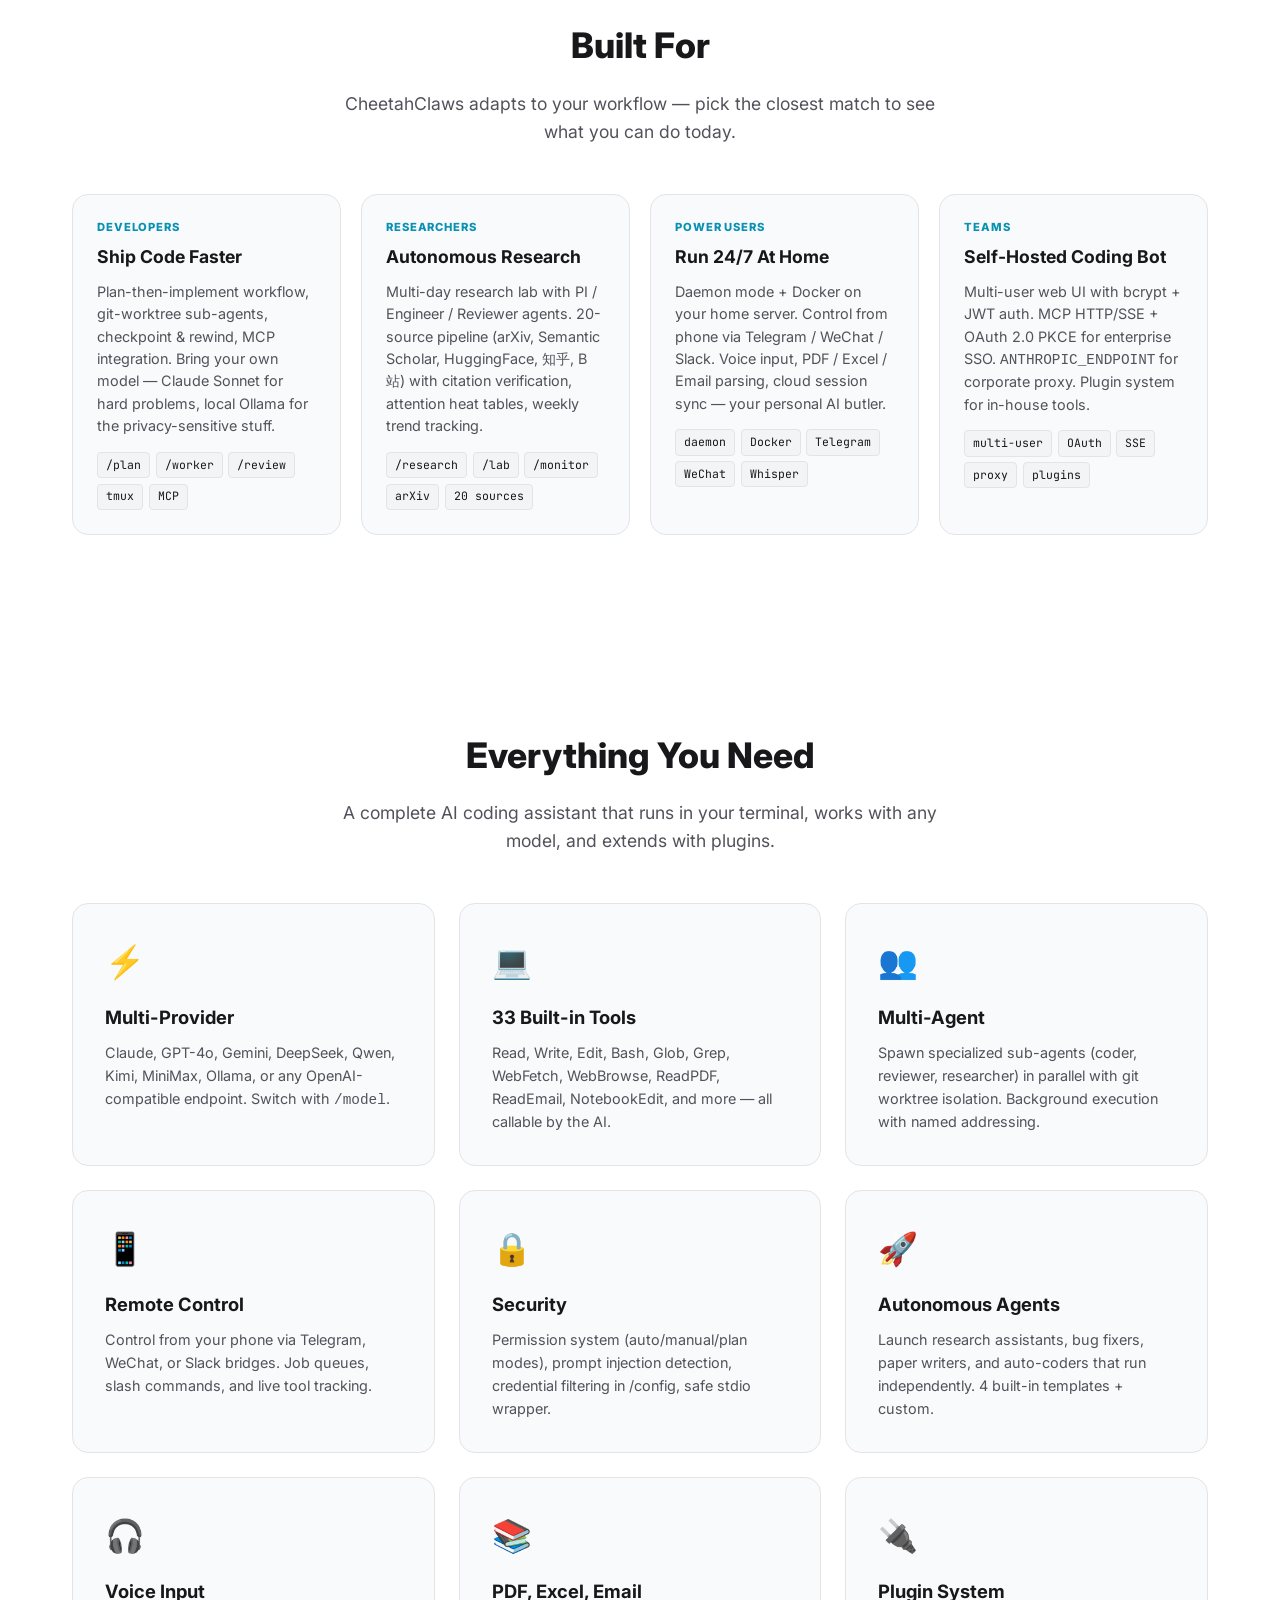
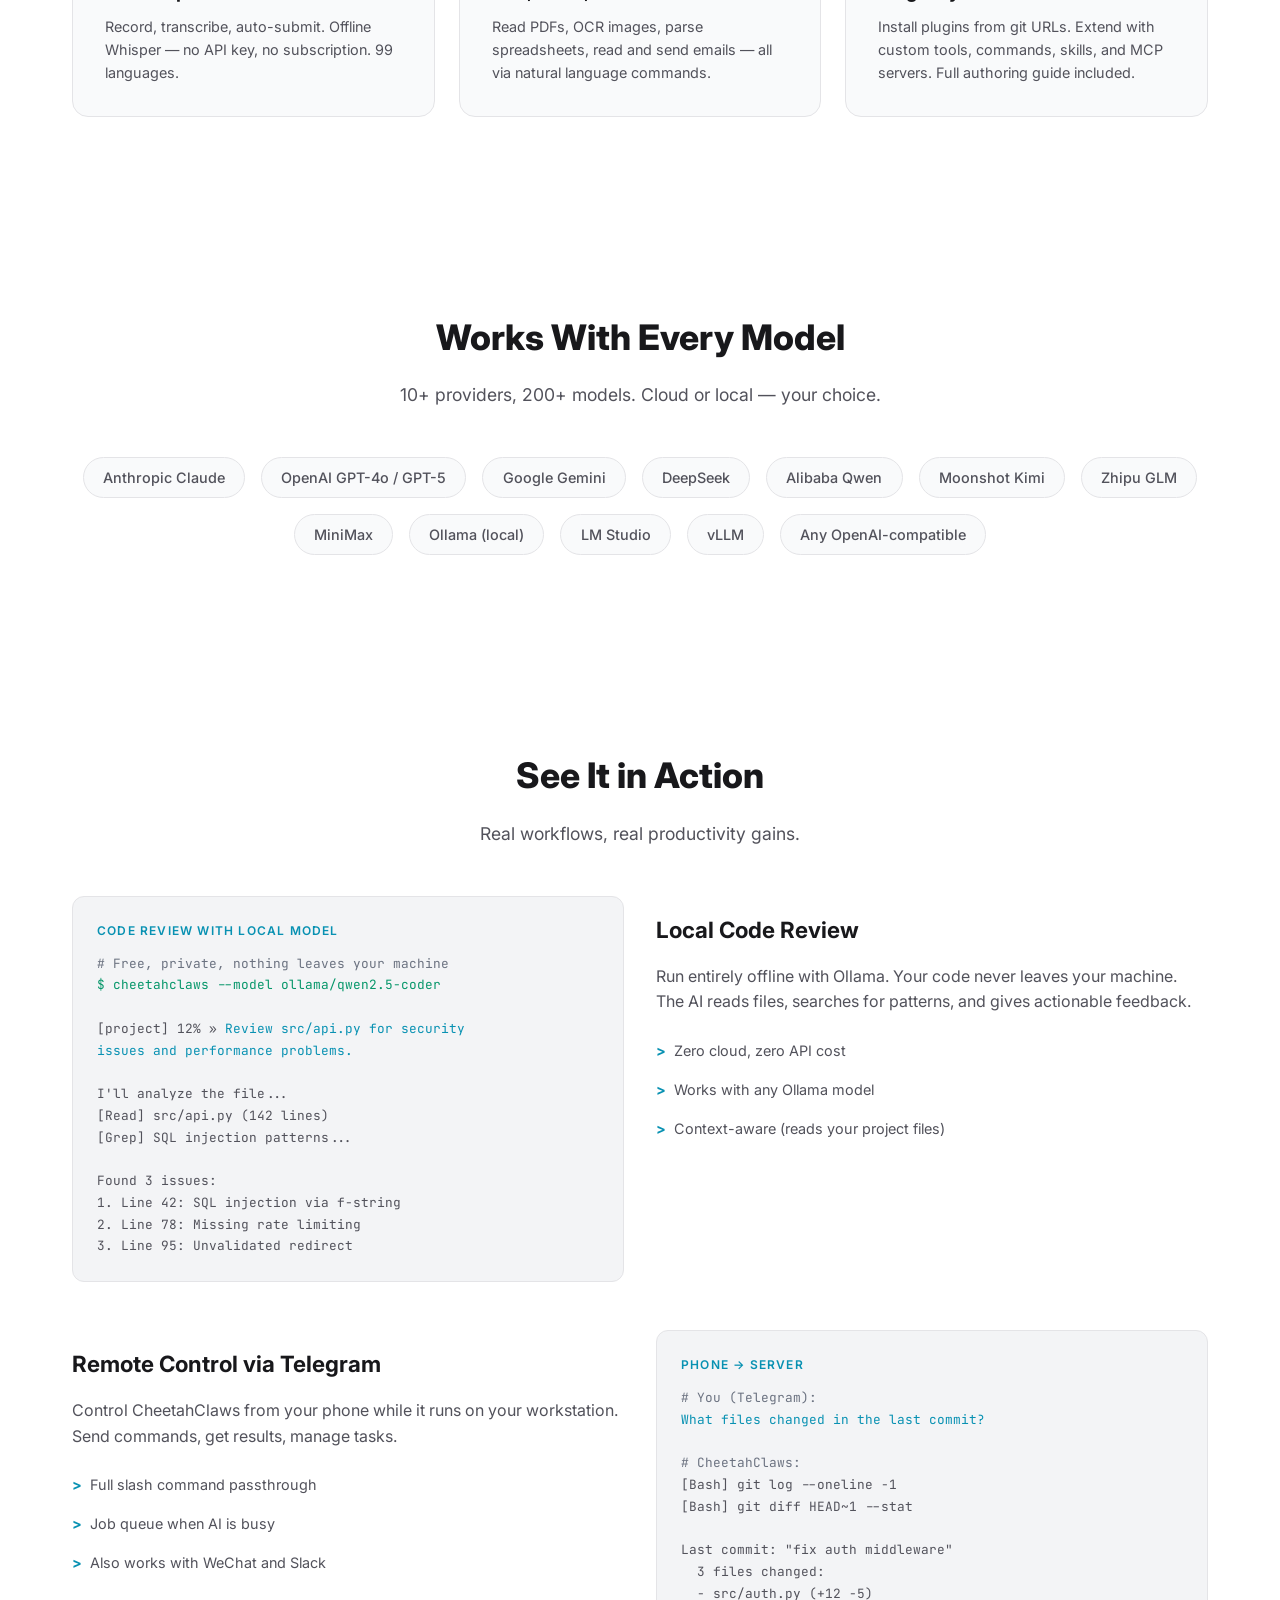
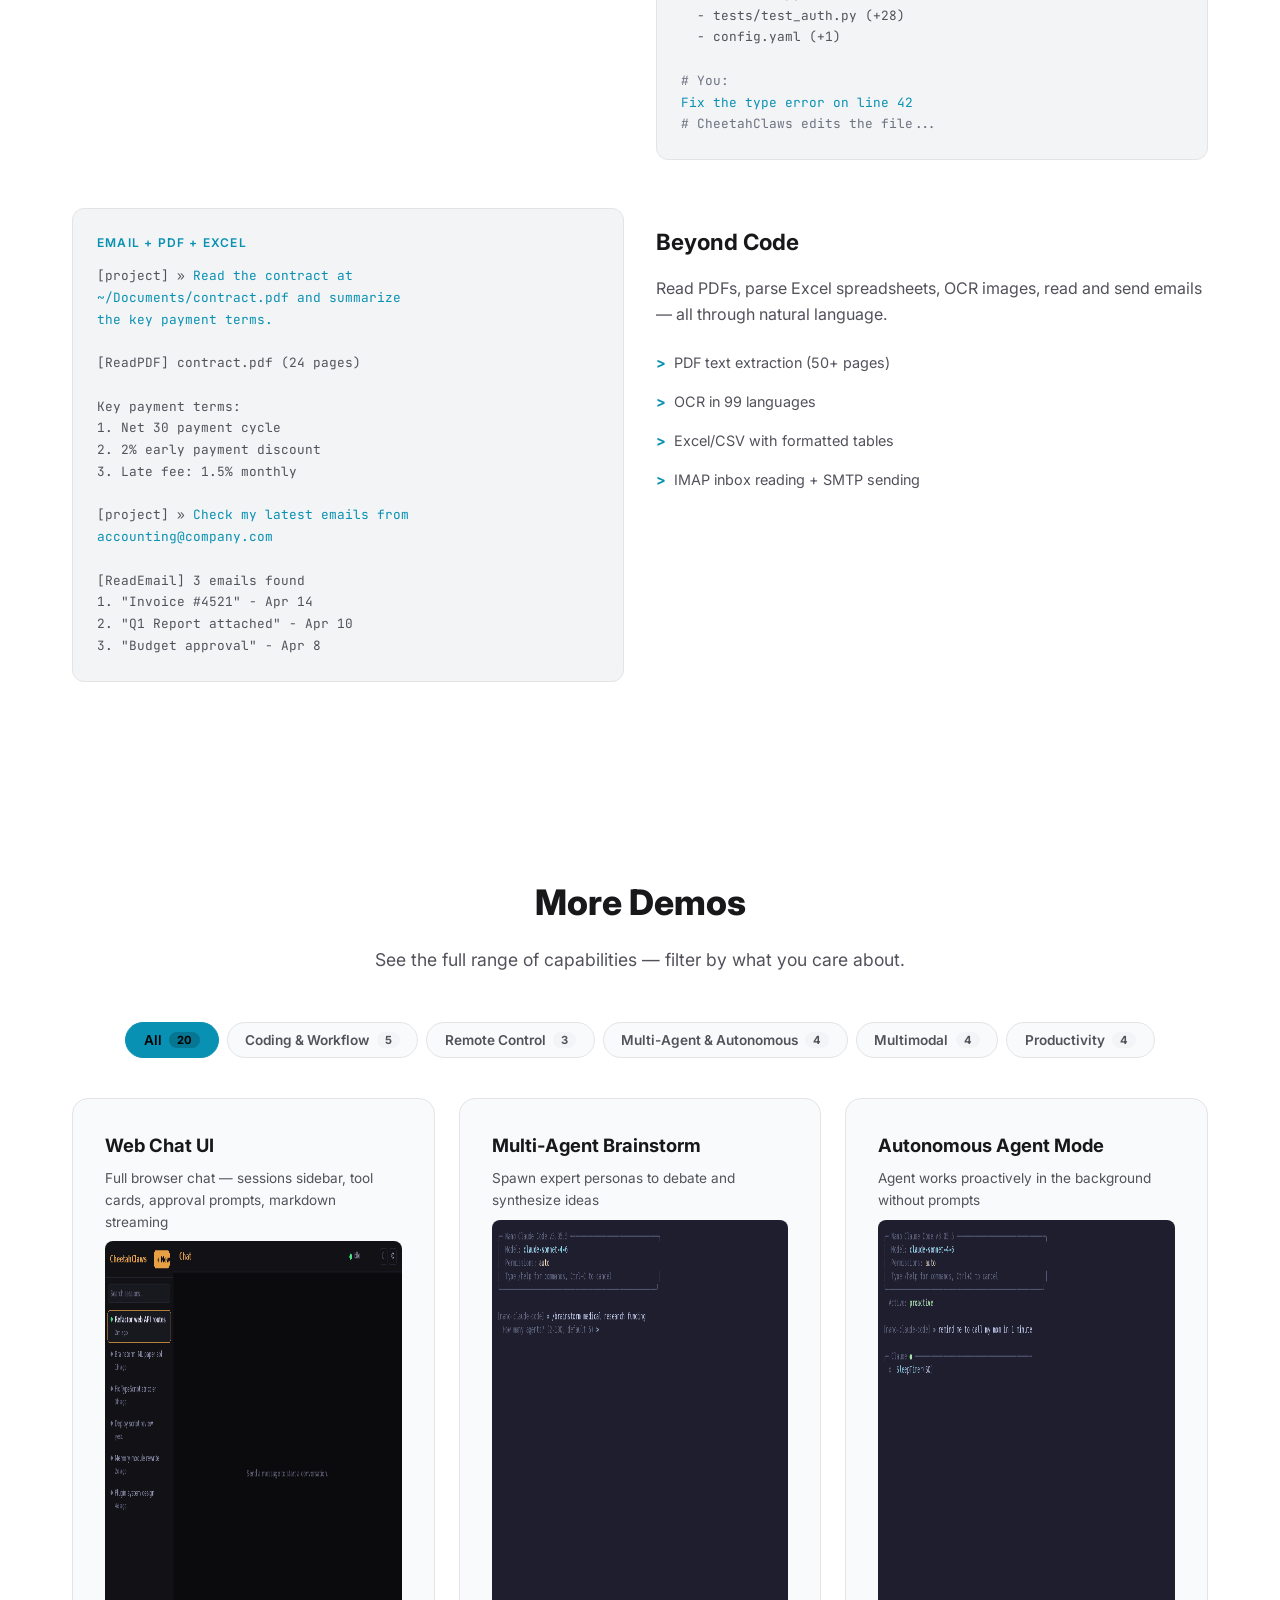
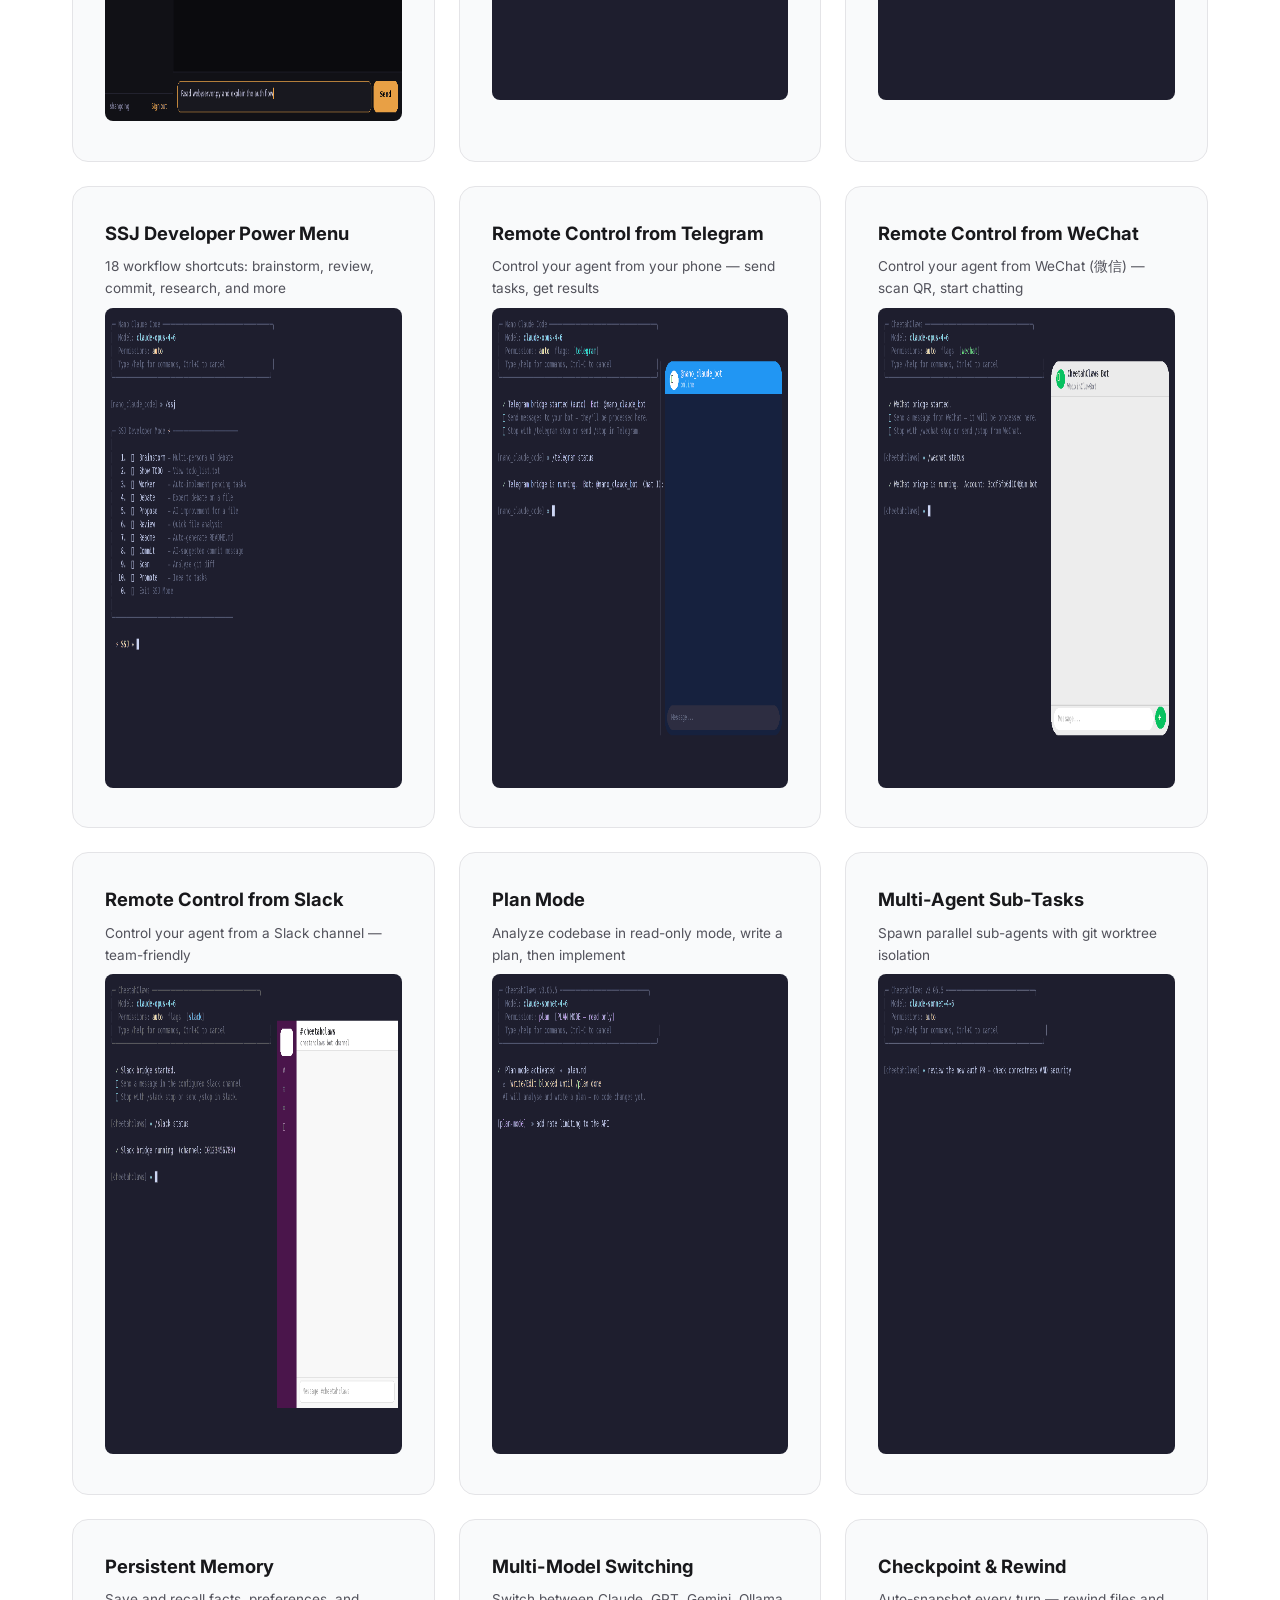
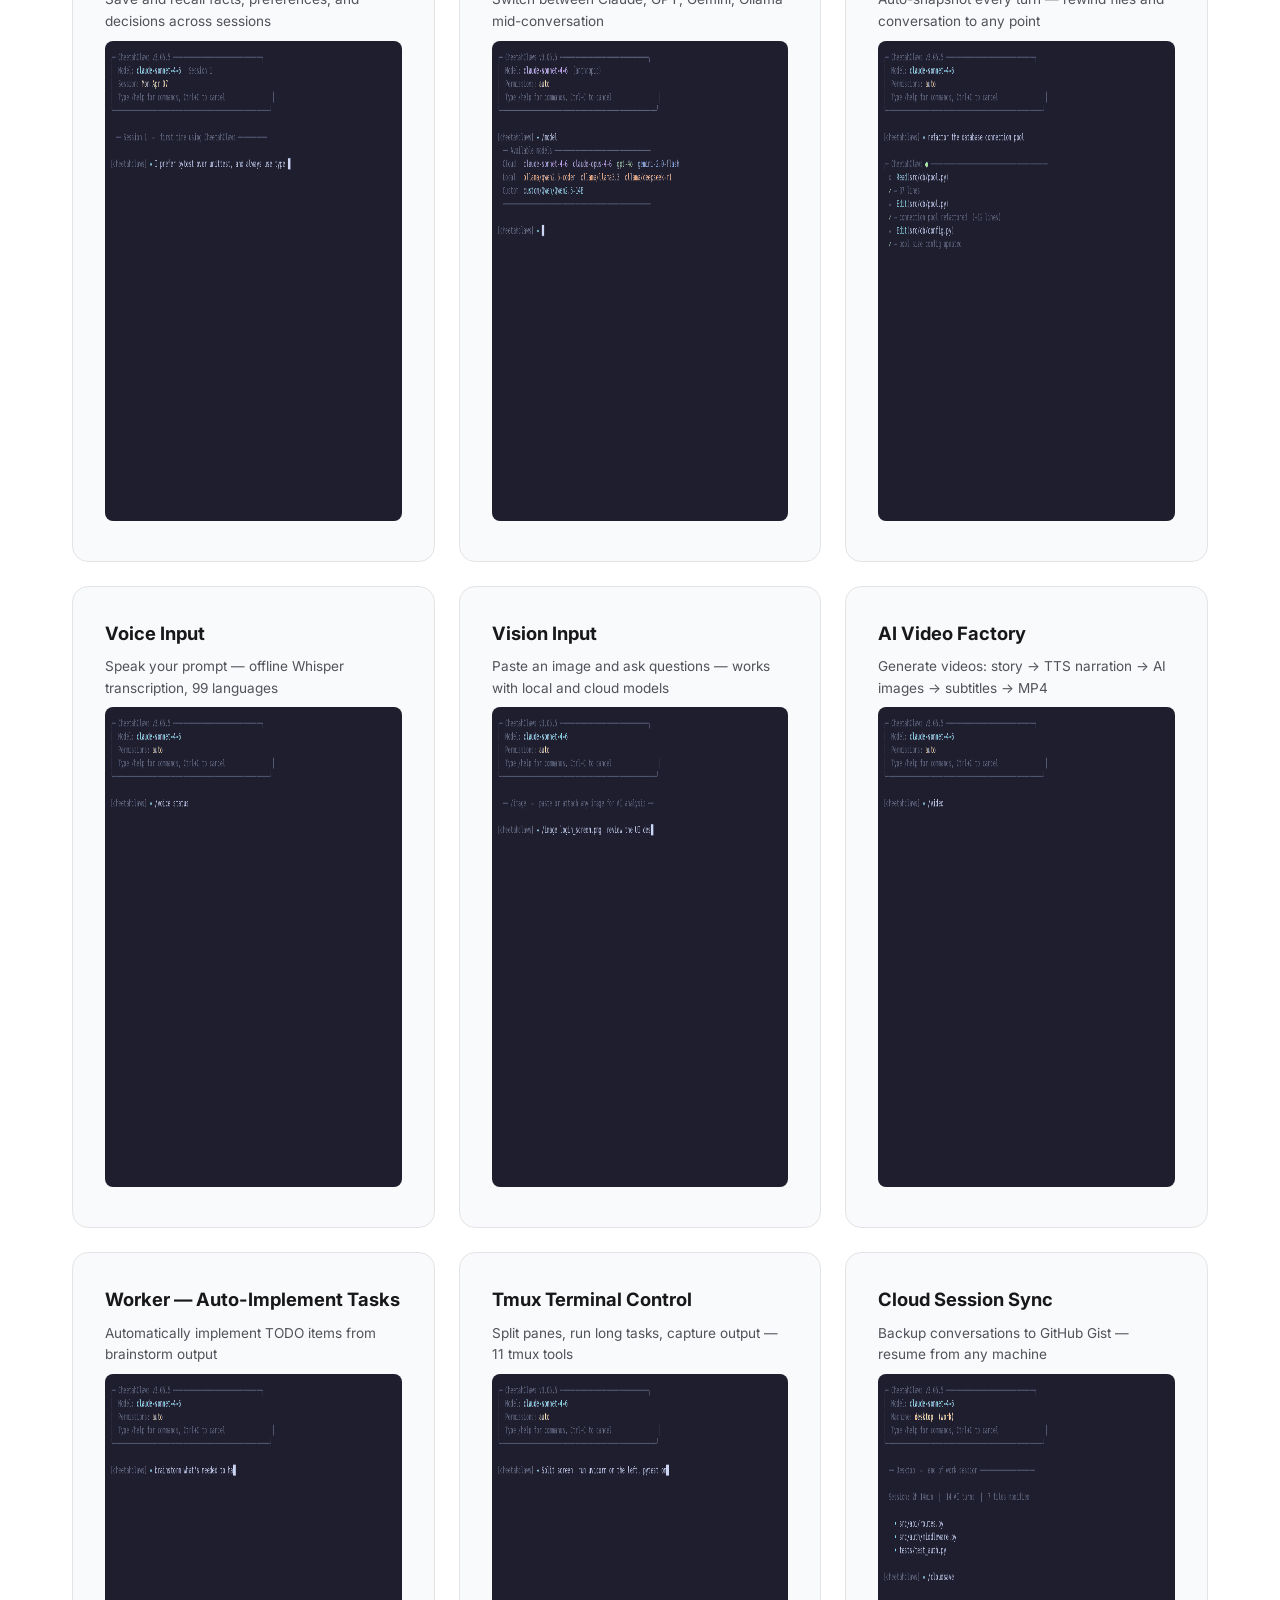
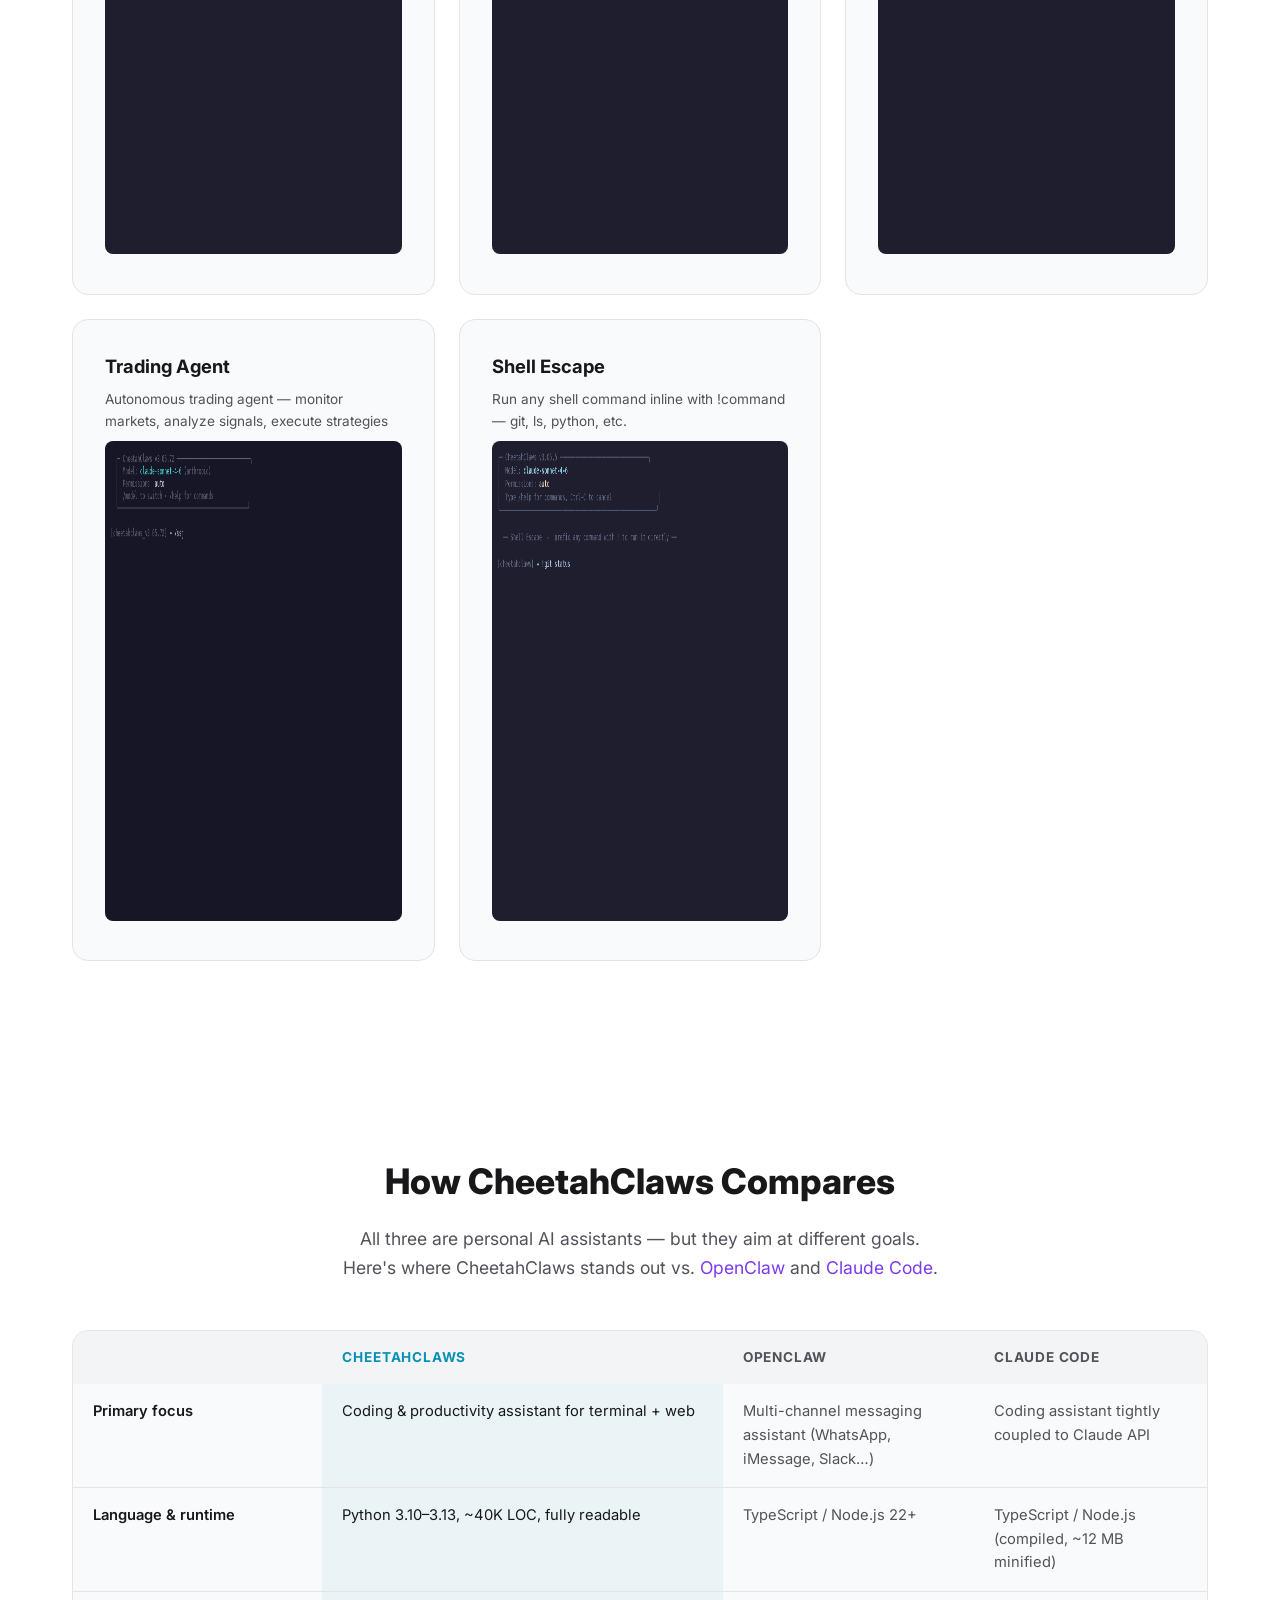
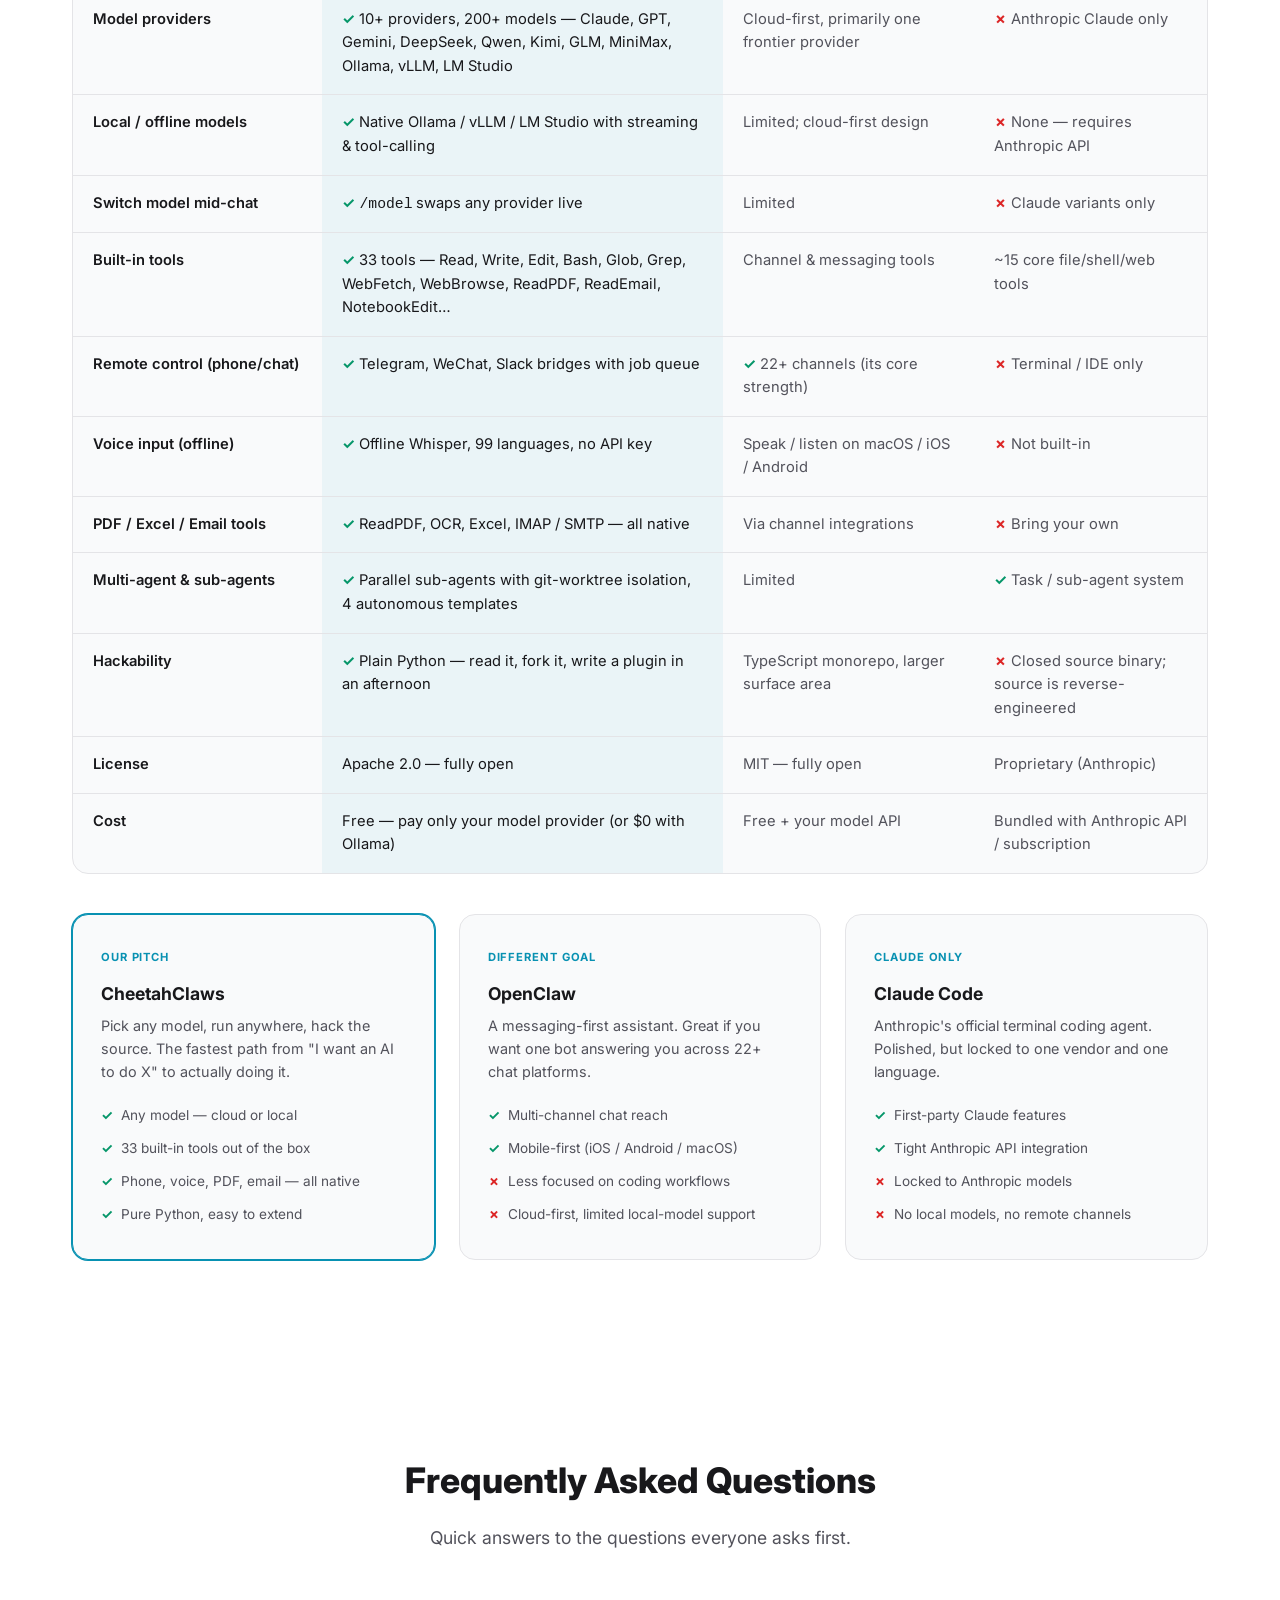
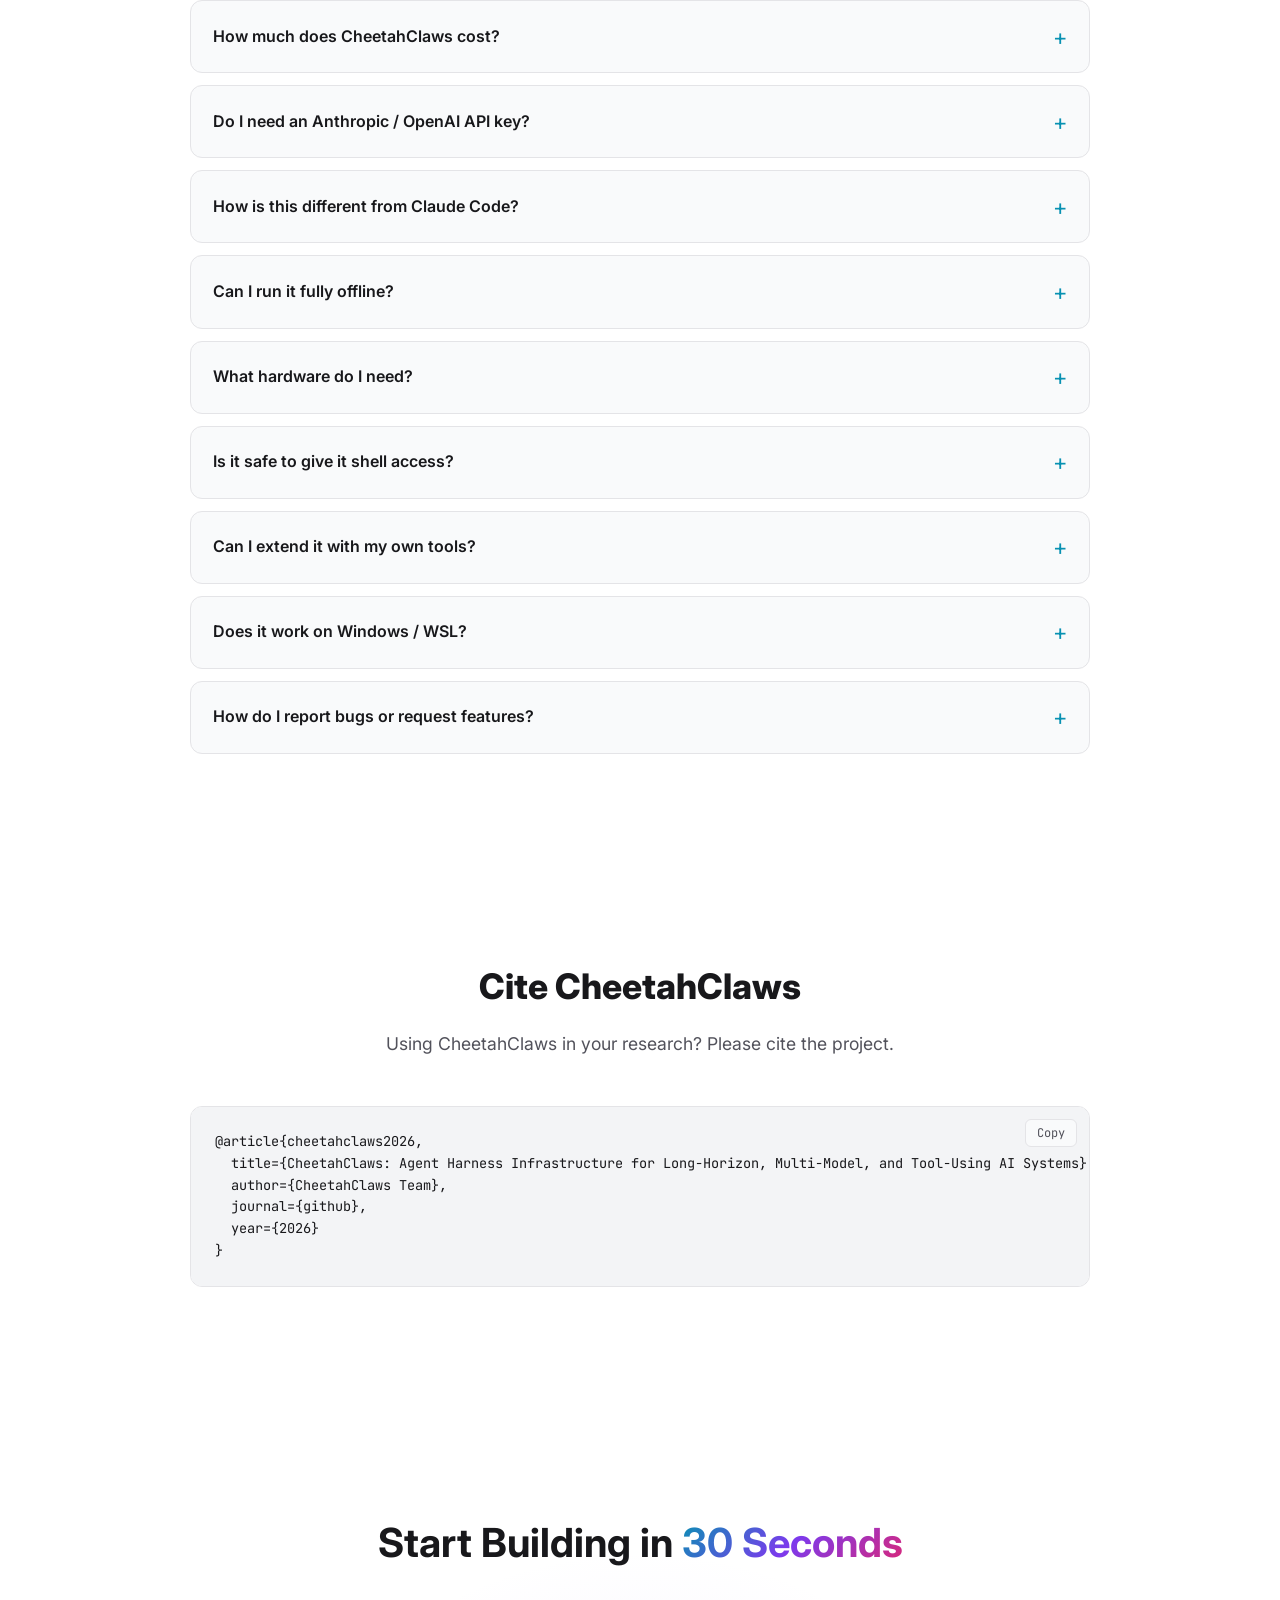
==== commit b363a47d: "Simplify hero section heading text" ====
--- a/index.html
+++ b/index.html
@@ -105,7 +105,7 @@
 <div class="hero">
     <div class="badge">Open Source &middot; Python &middot; Any Model &middot; Runs 24/7</div>
     <h1>
-        The <span class="gradient">A Fast and Easy-to-Use Agent Harness Infrastructure</span> That Works With Any Model
+        The <span class="gradient">Easy-to-Use Agent Harness Infrastructure</span> That Works With Any Model
     </h1>
     <p>
         Claude, GPT, Gemini, DeepSeek V4, Qwen, Ollama, or your own endpoint.
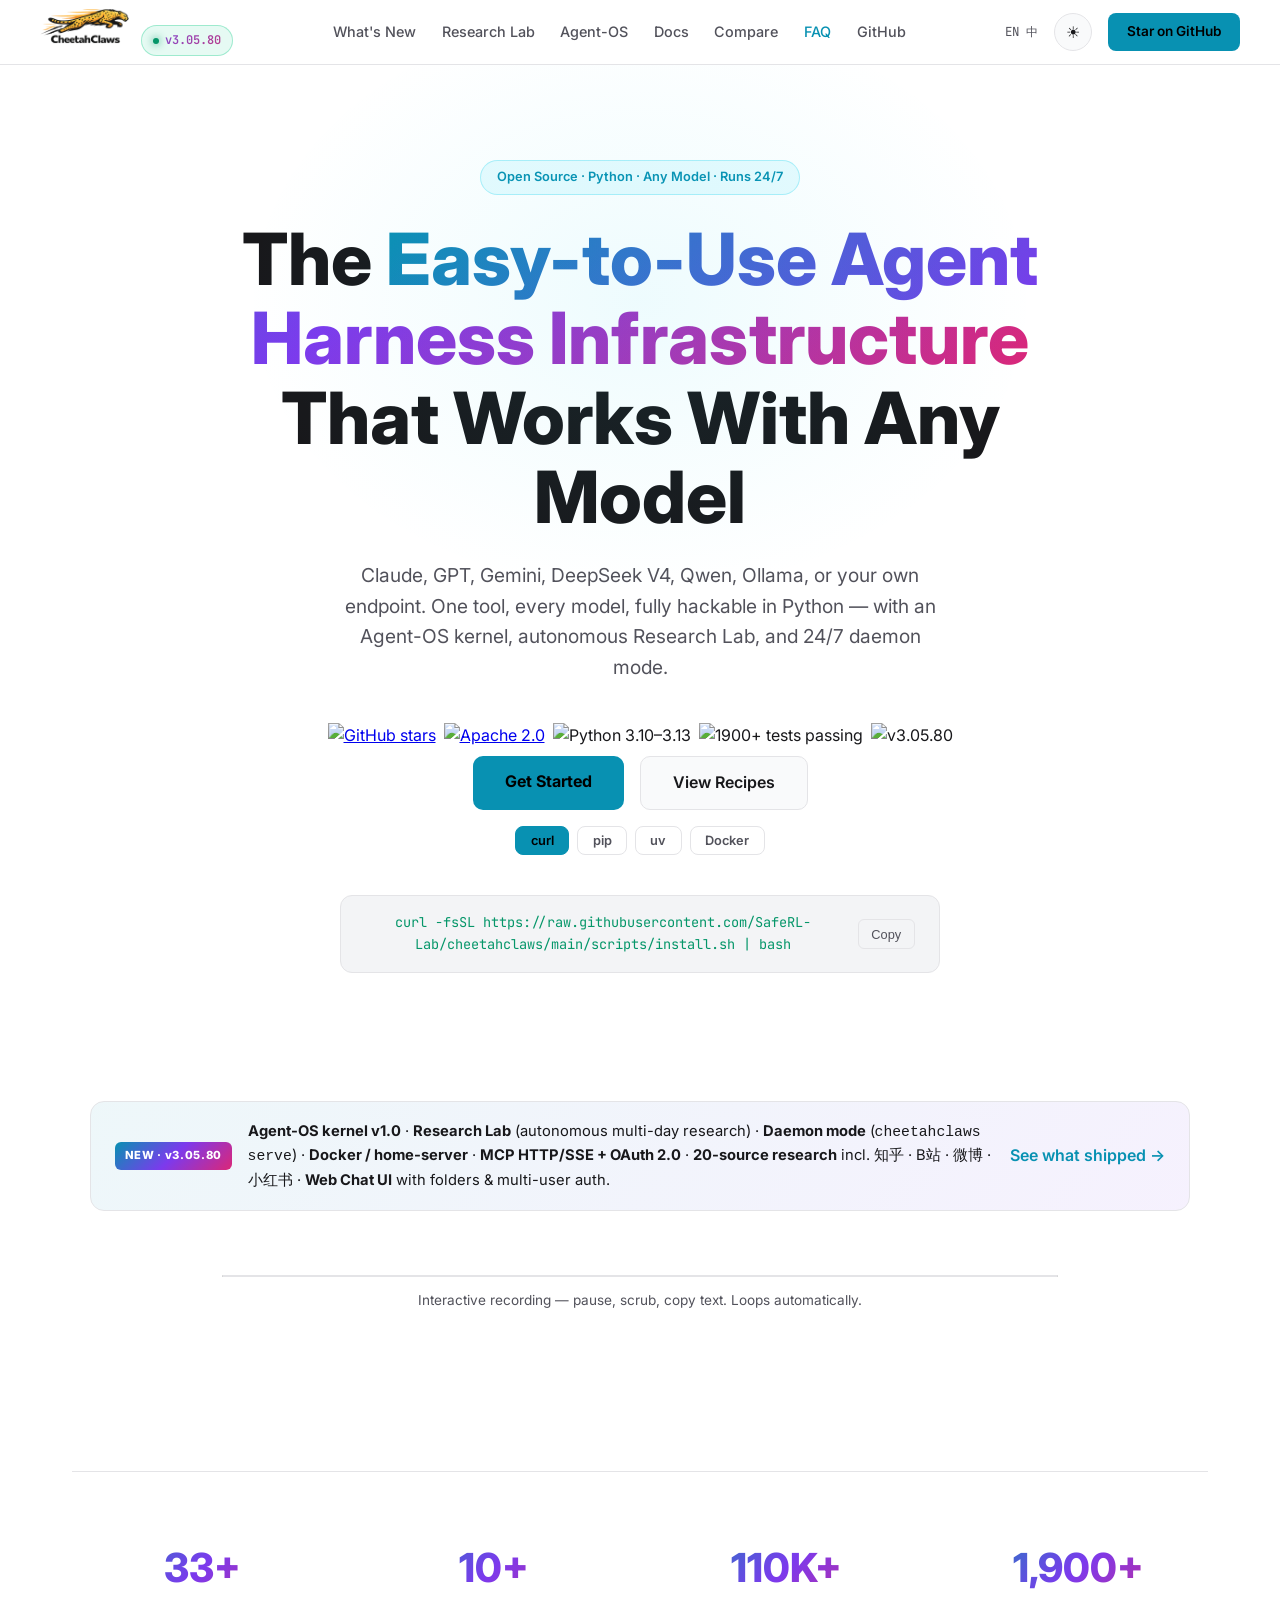
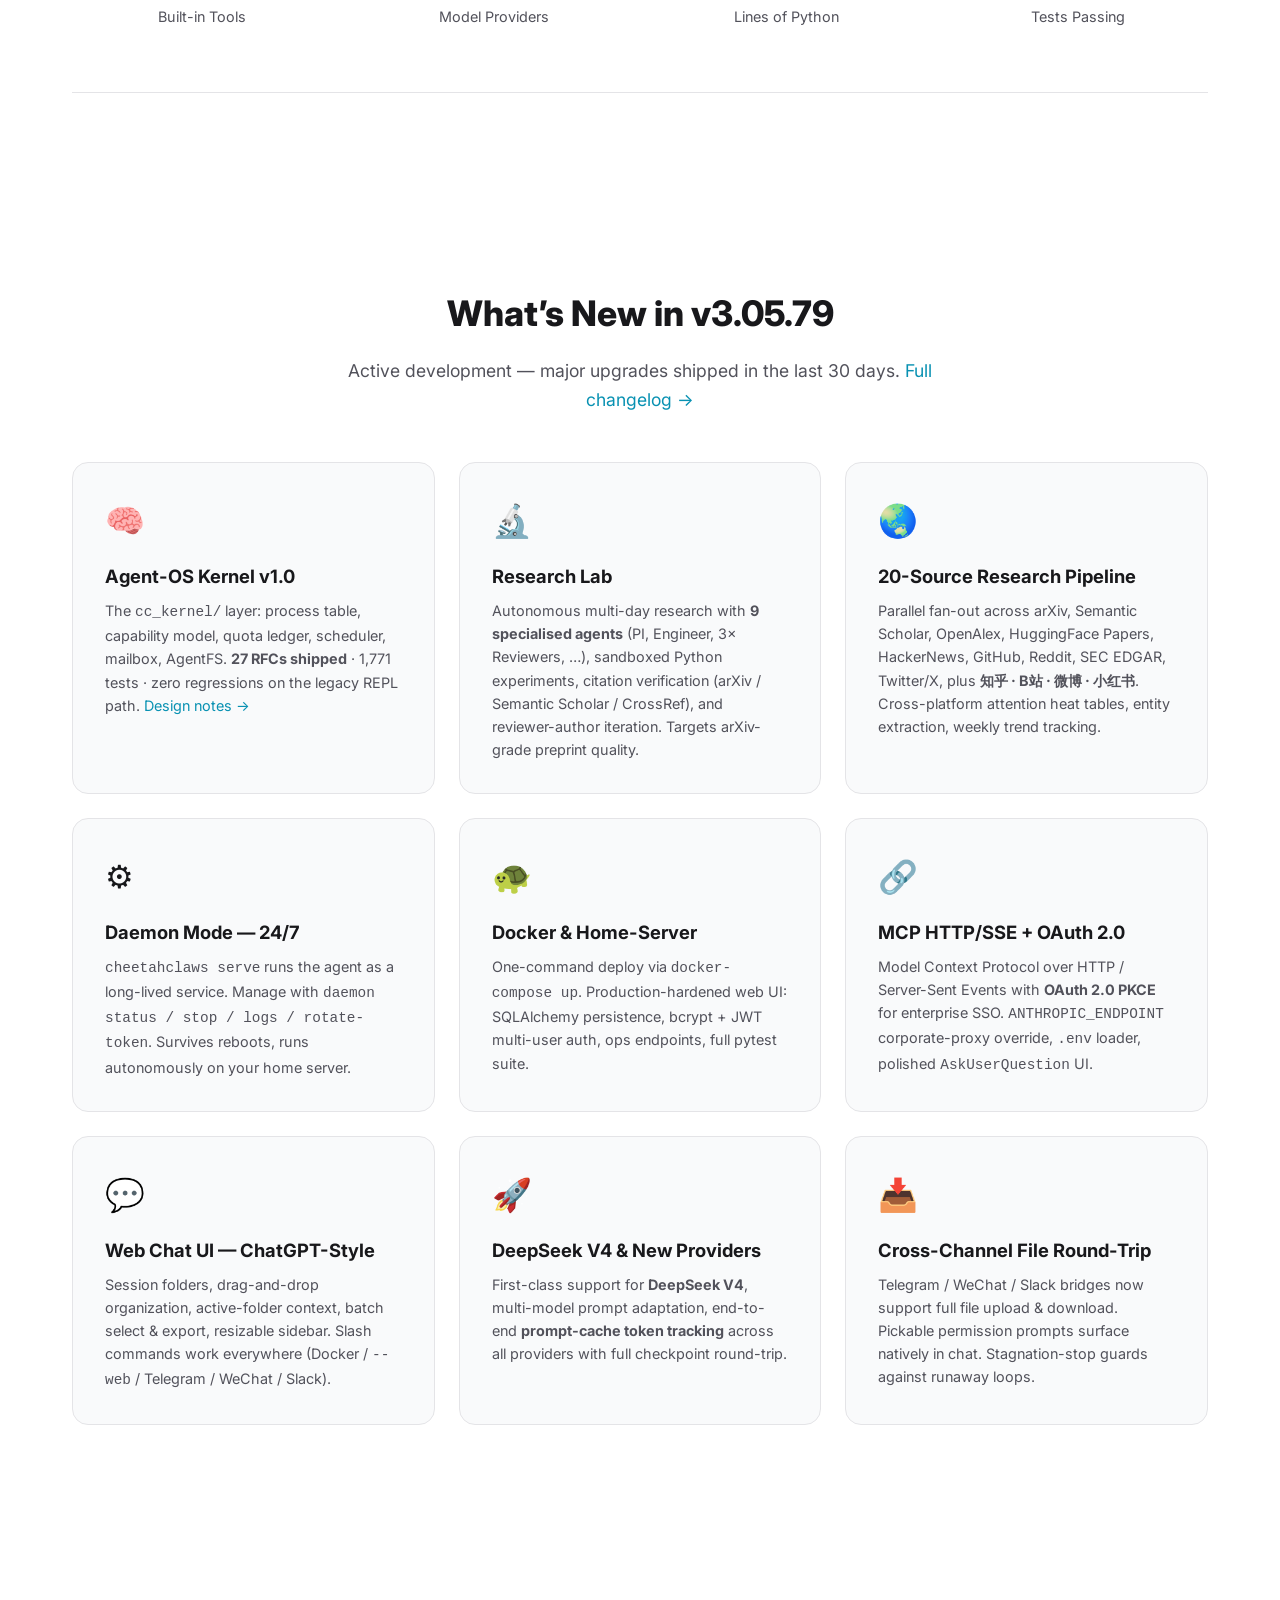
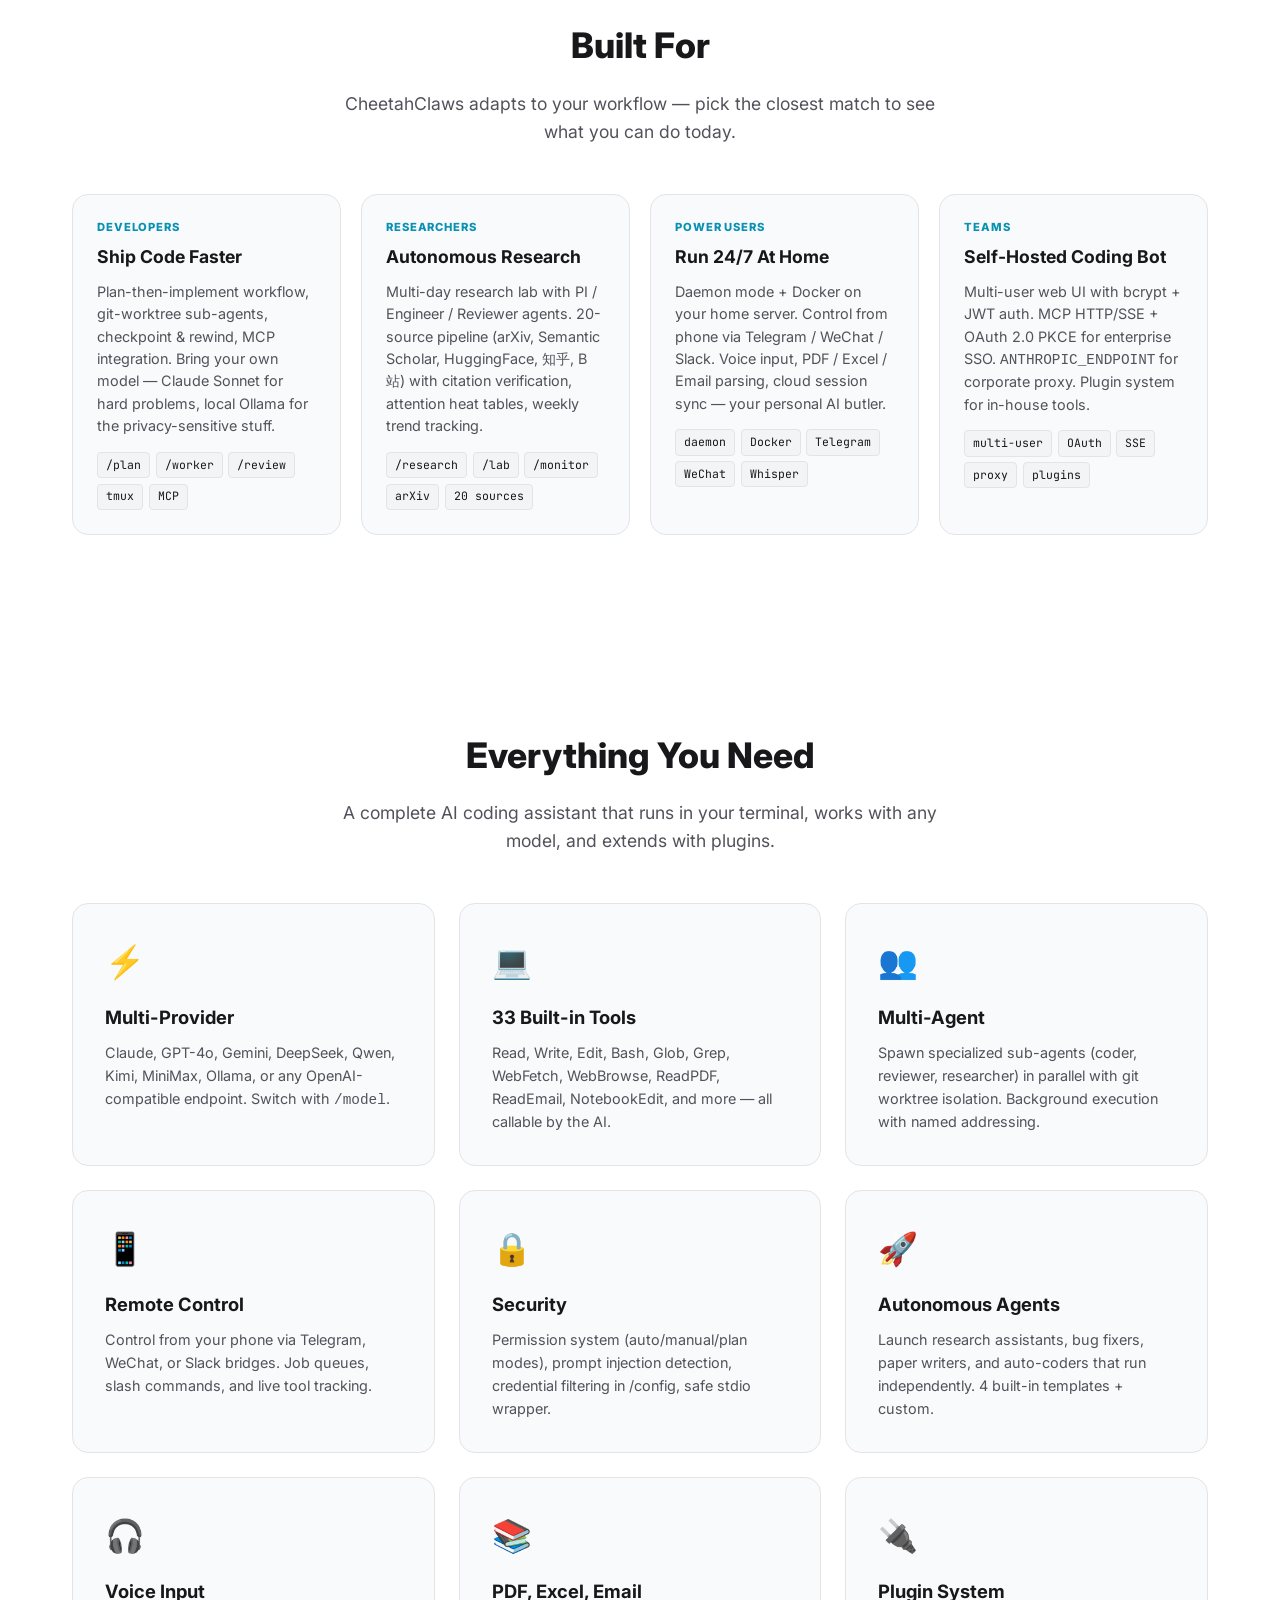
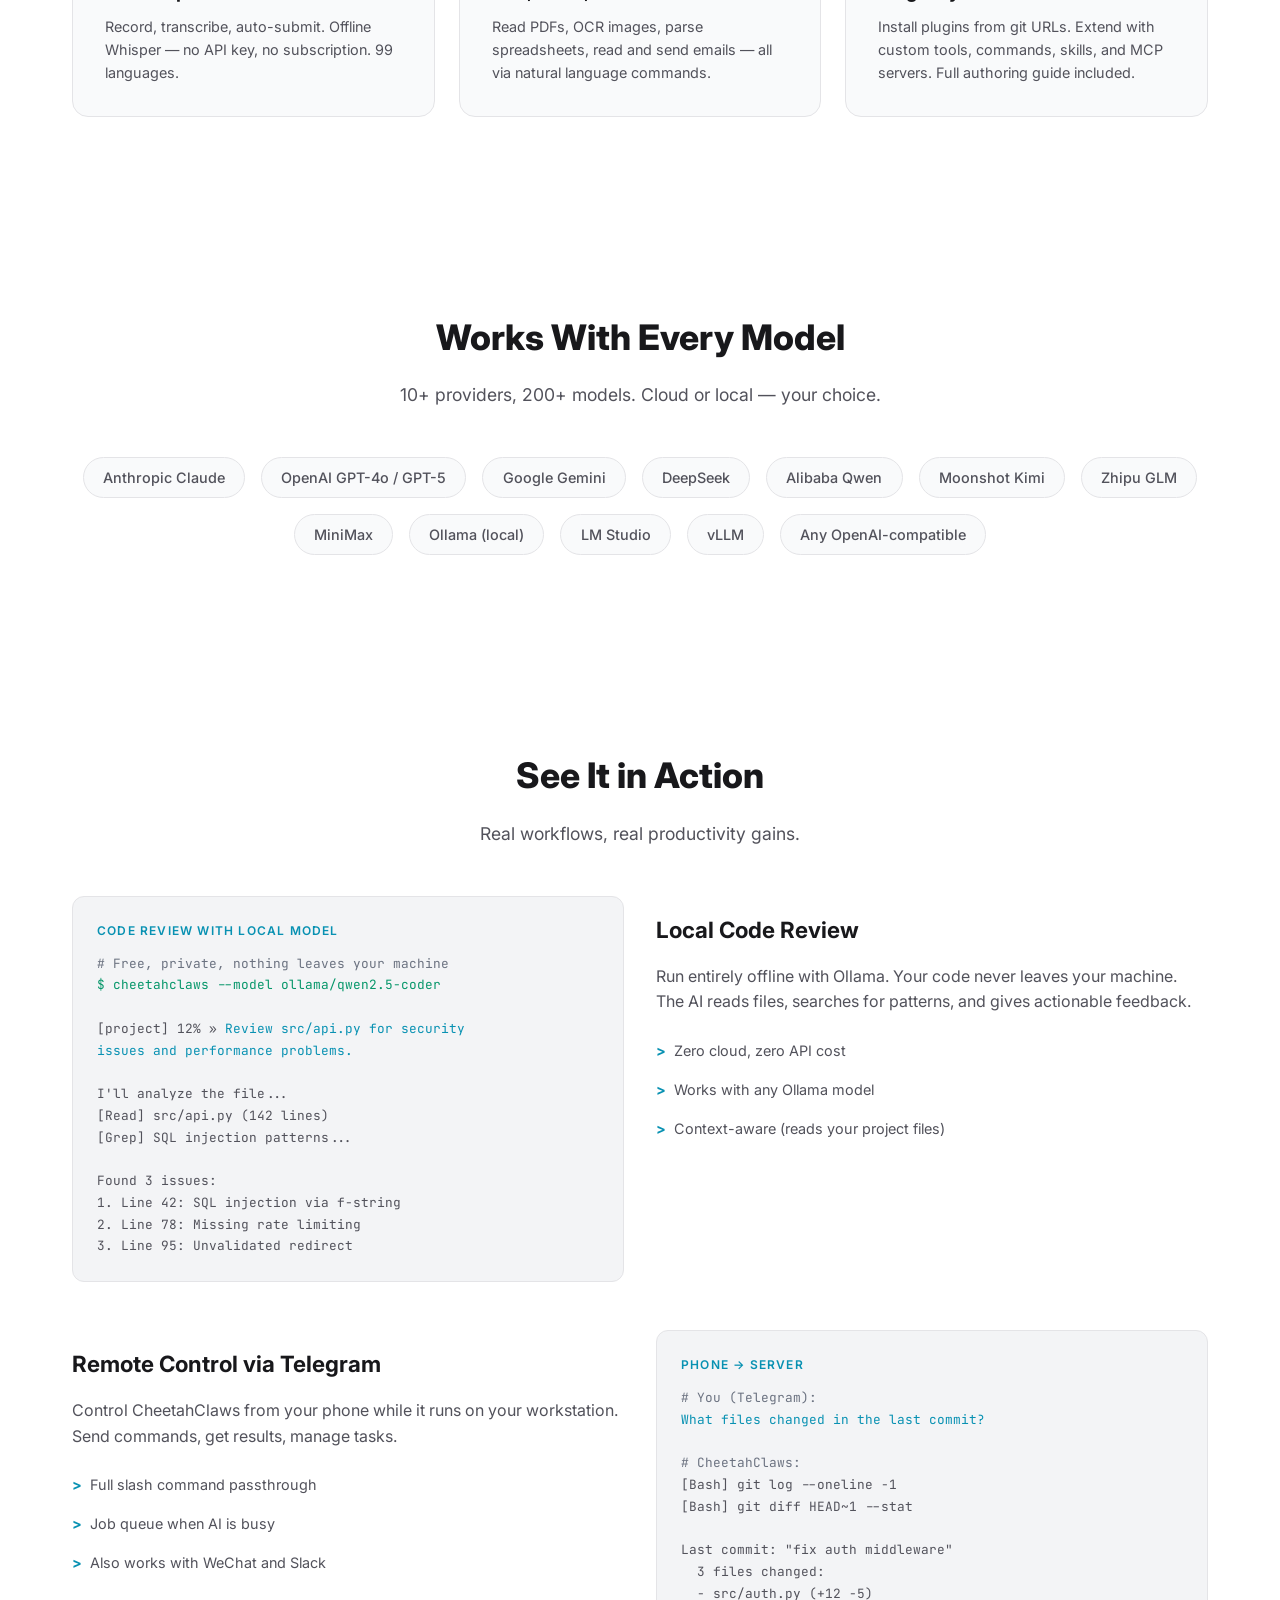
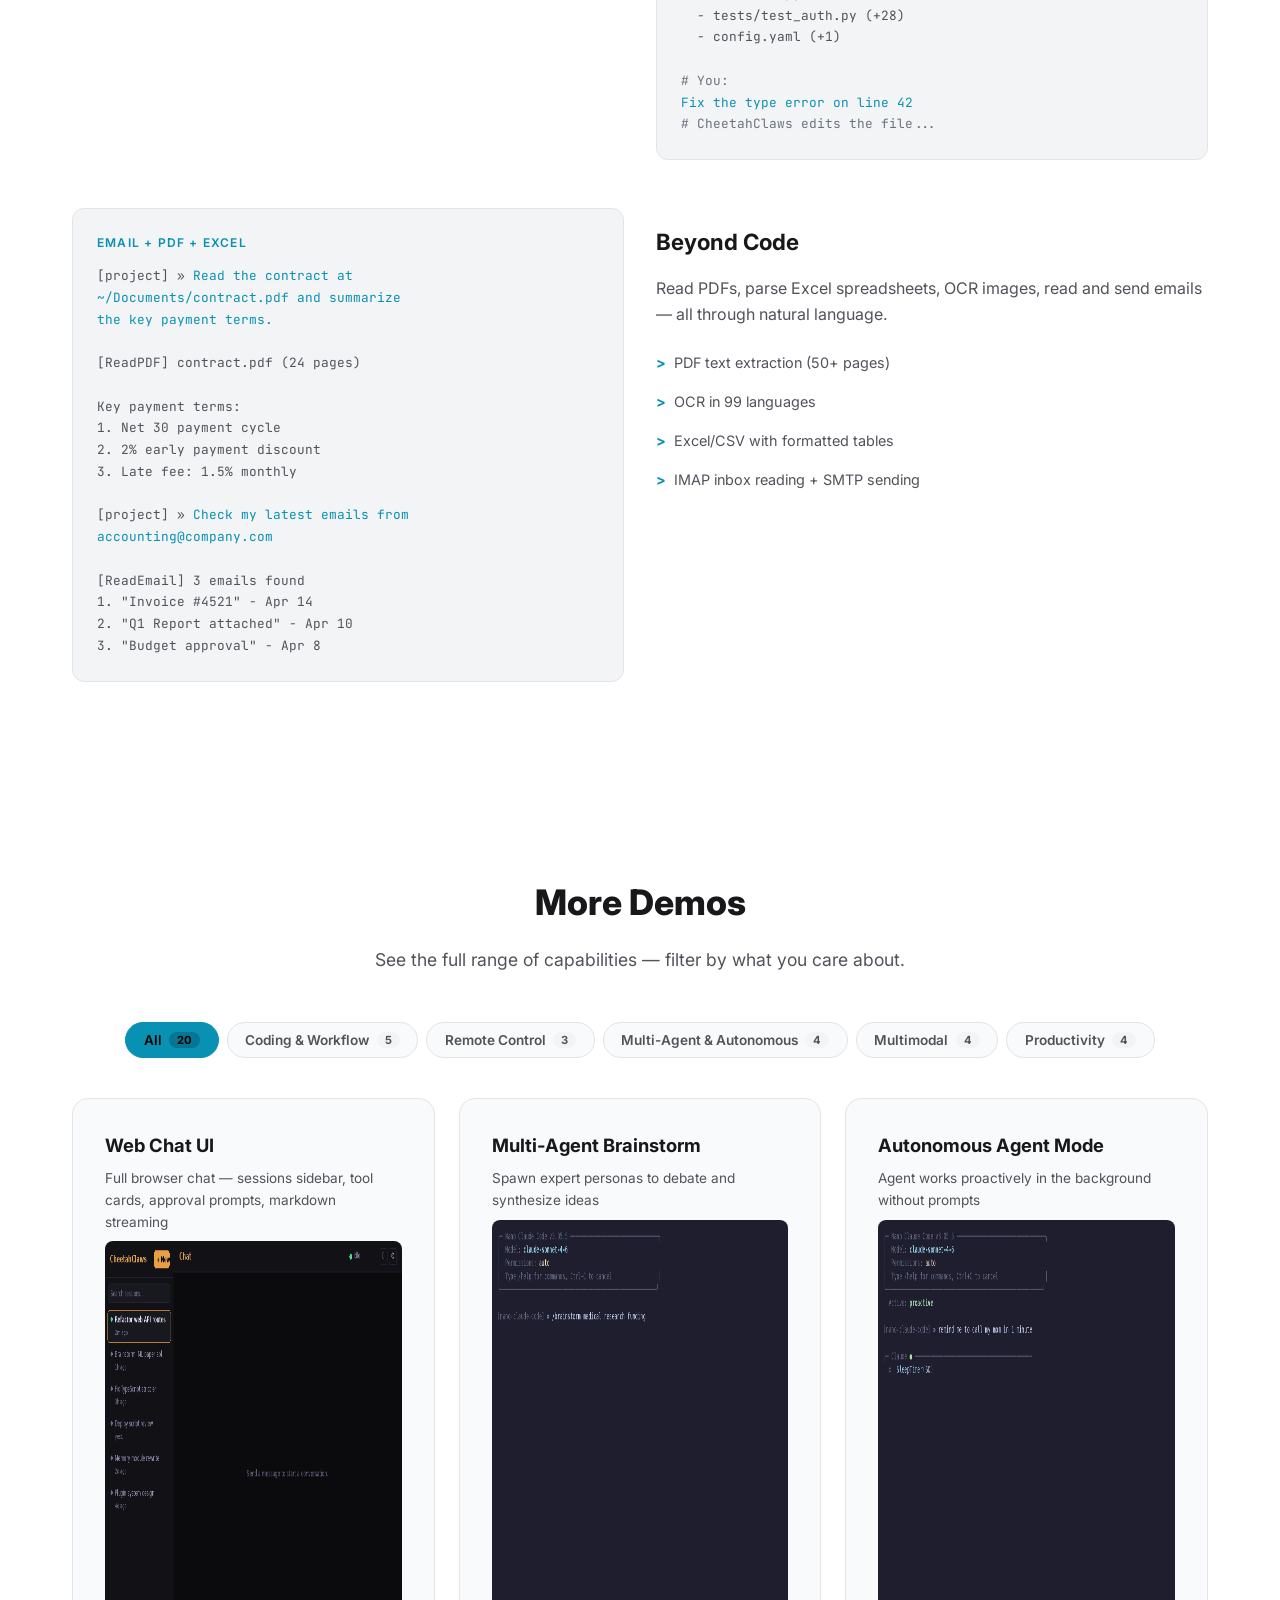
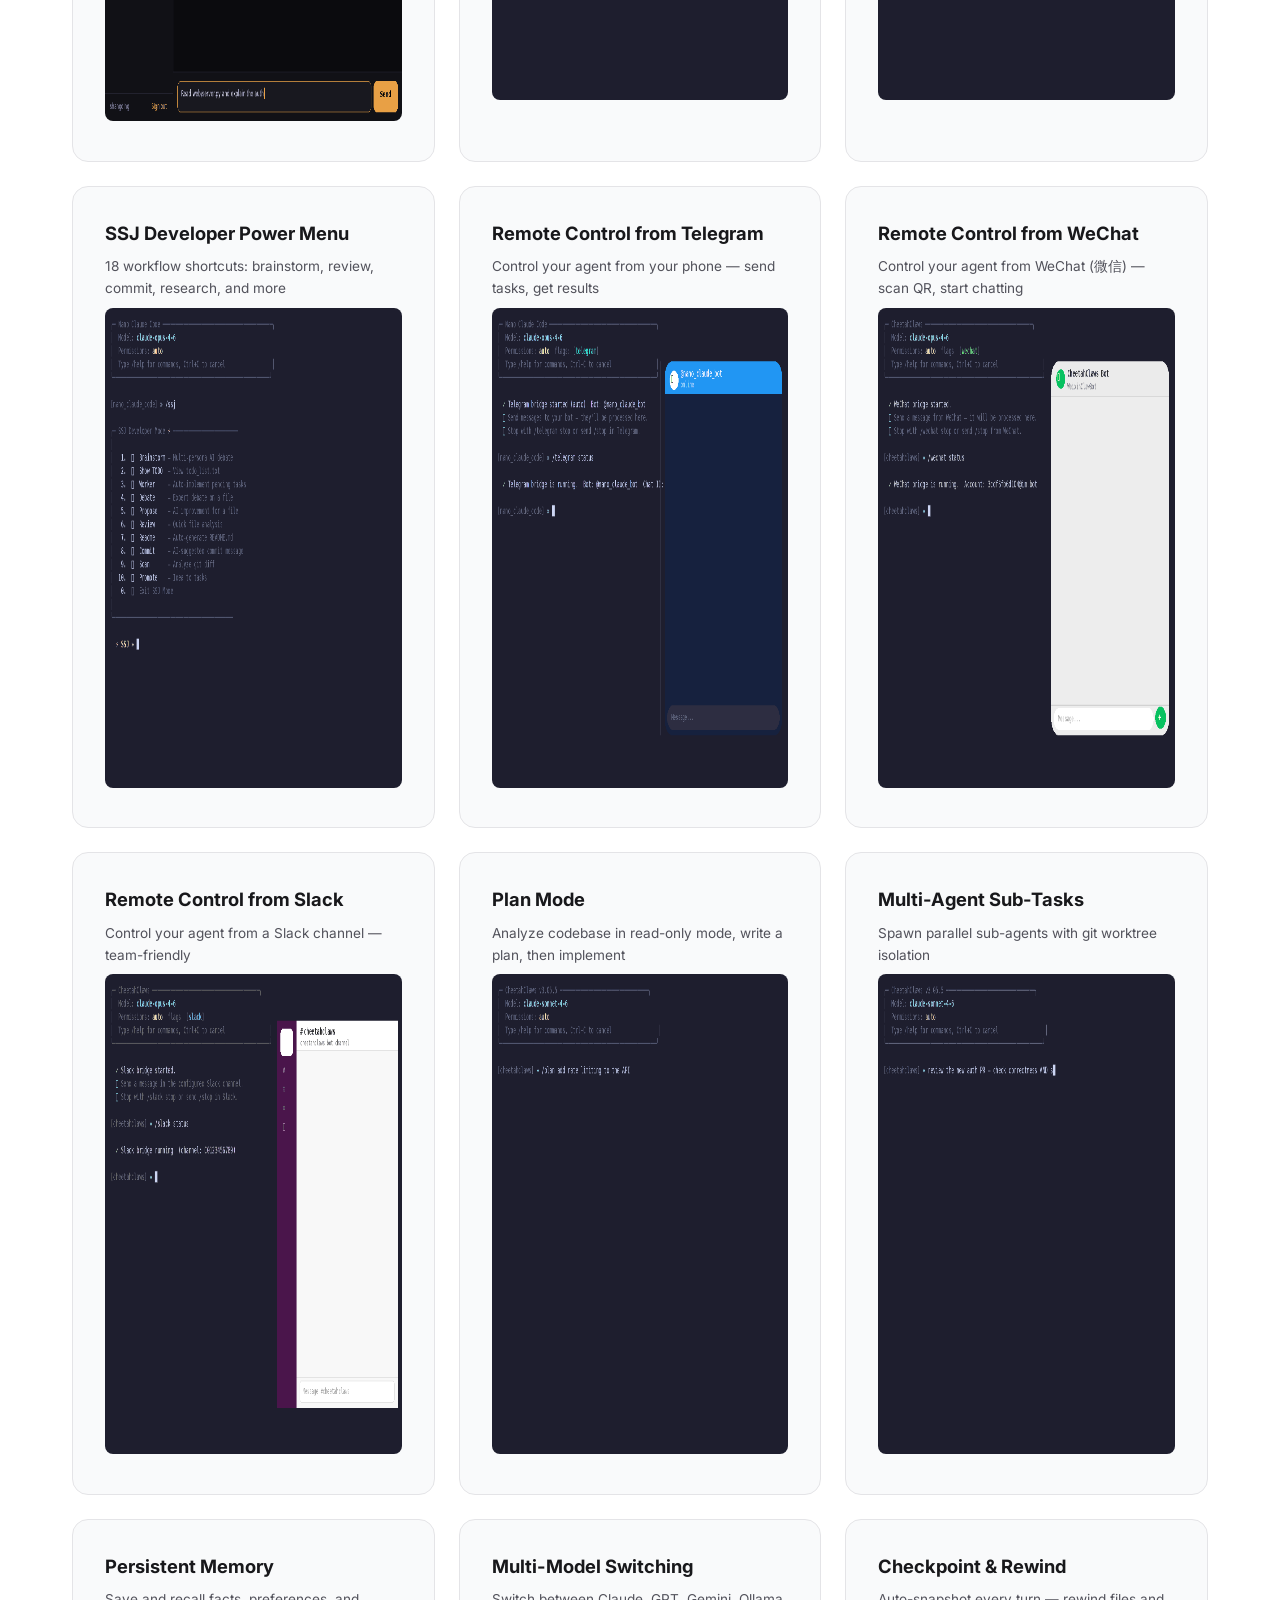
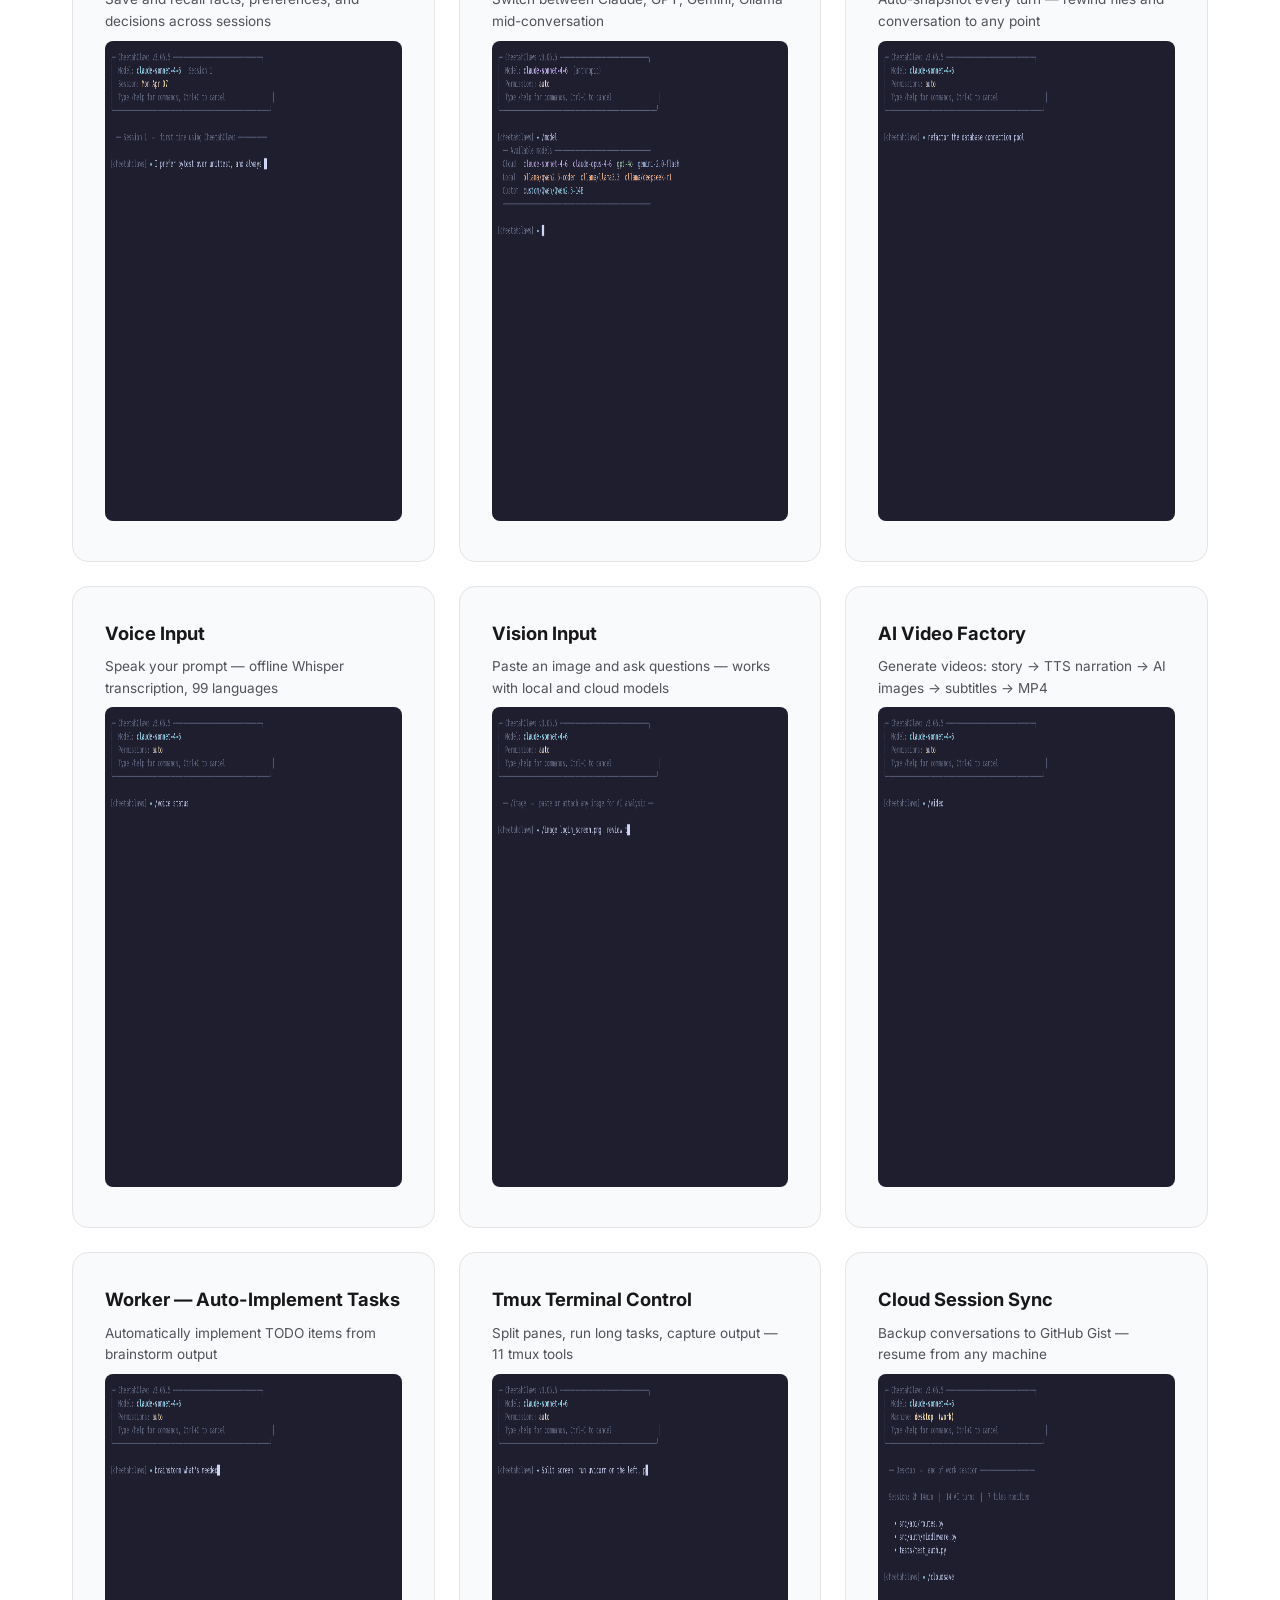
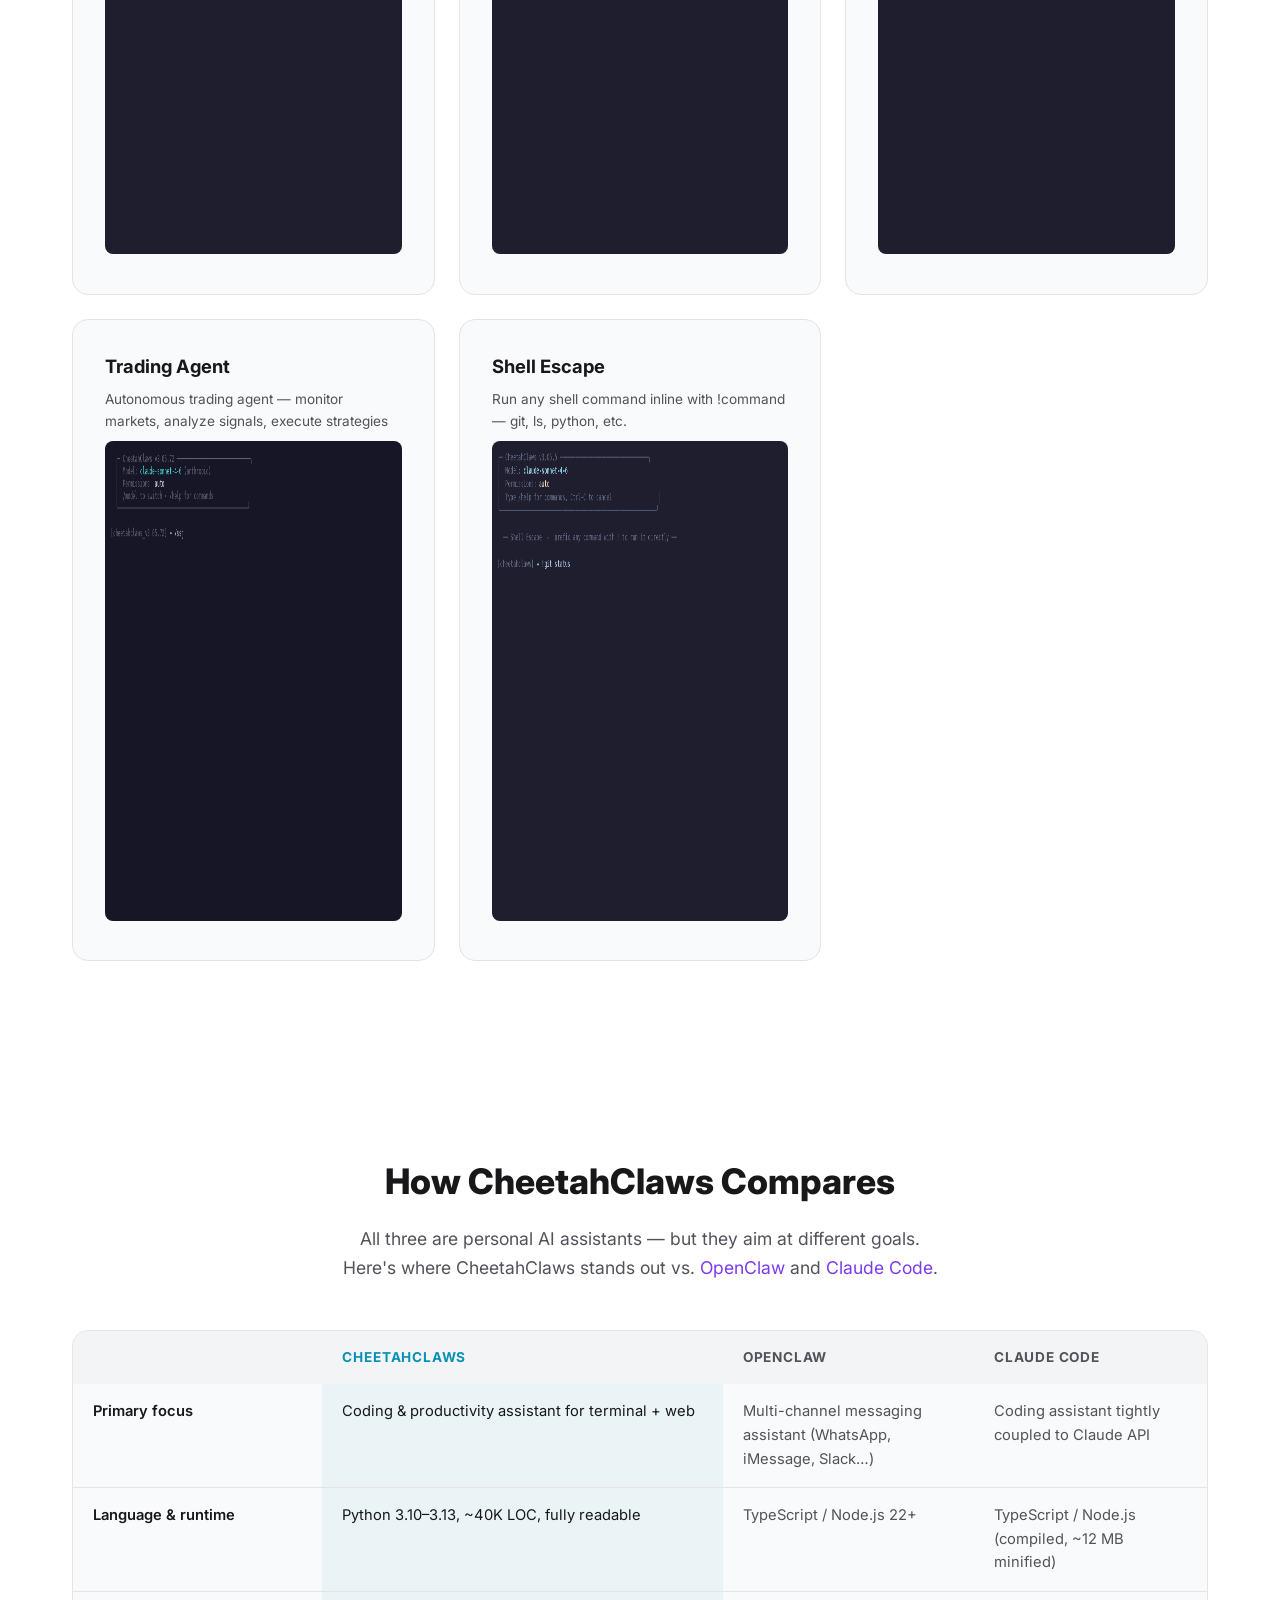
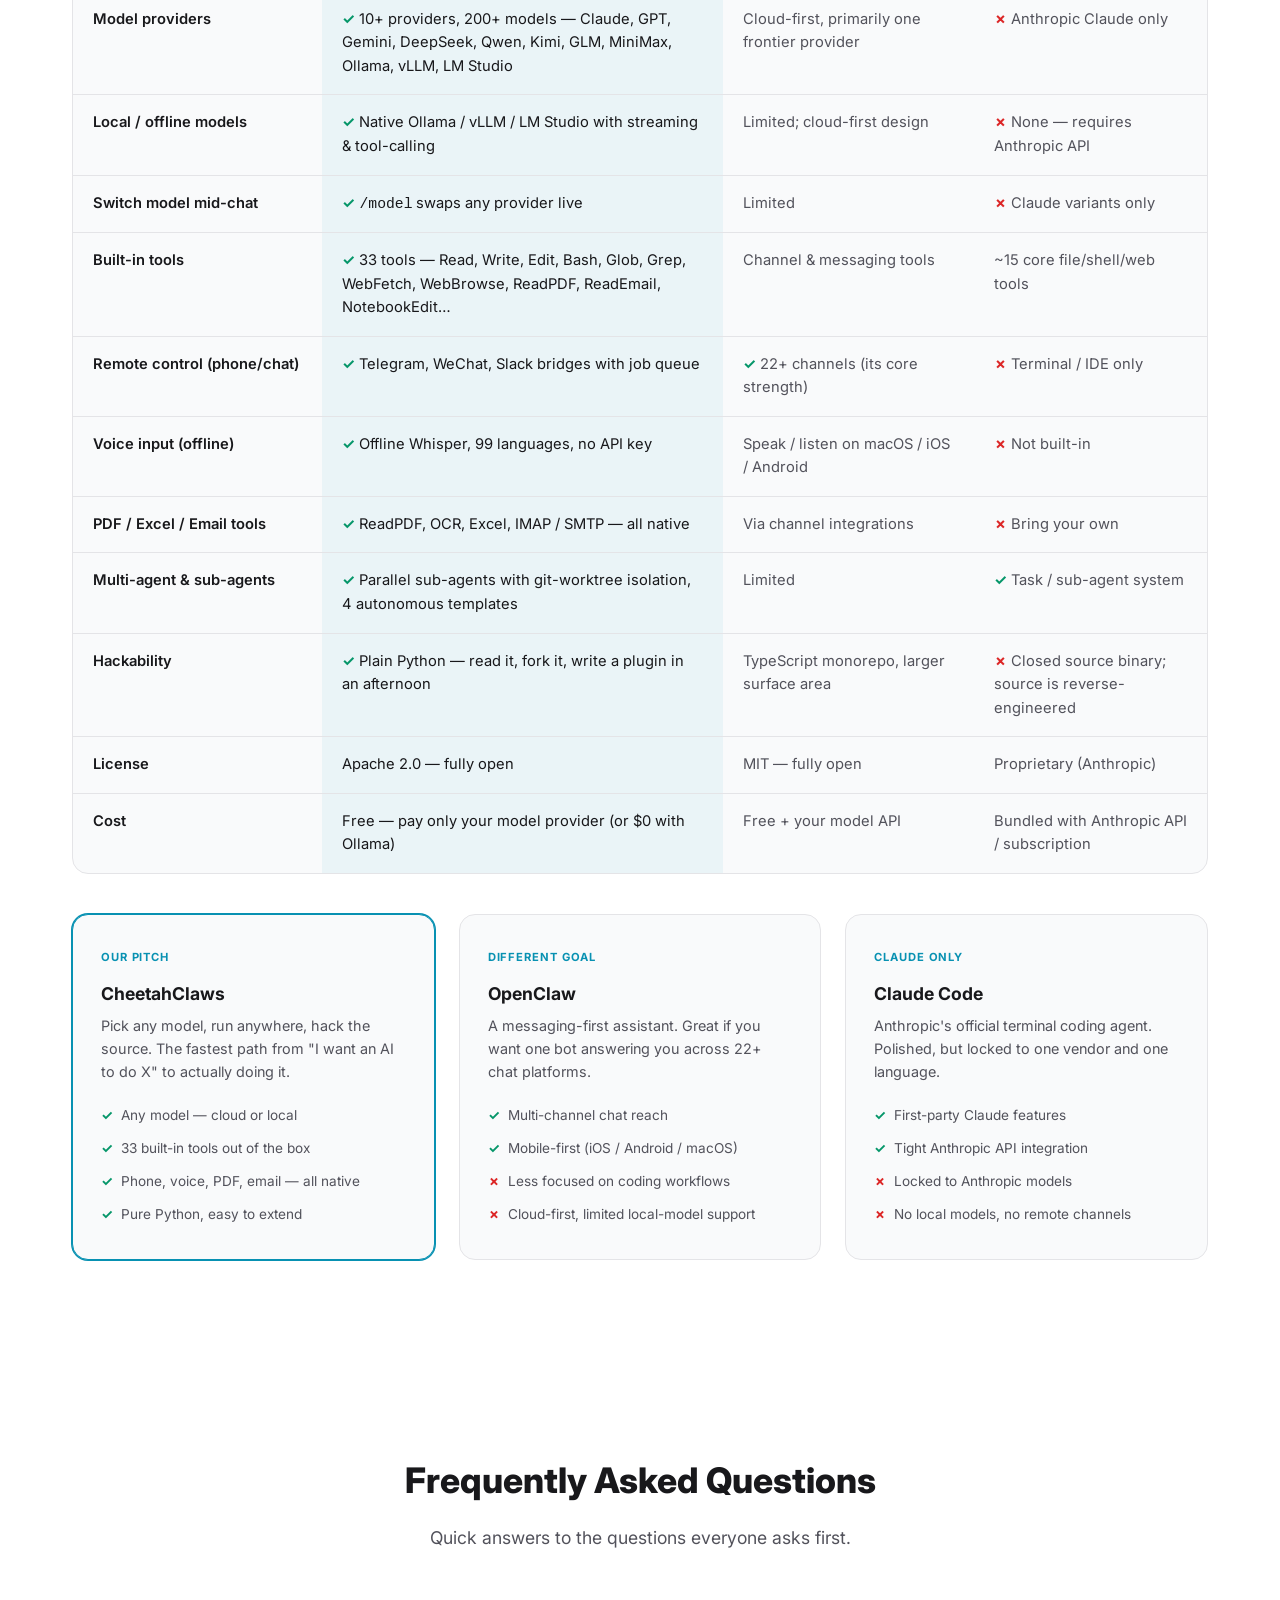
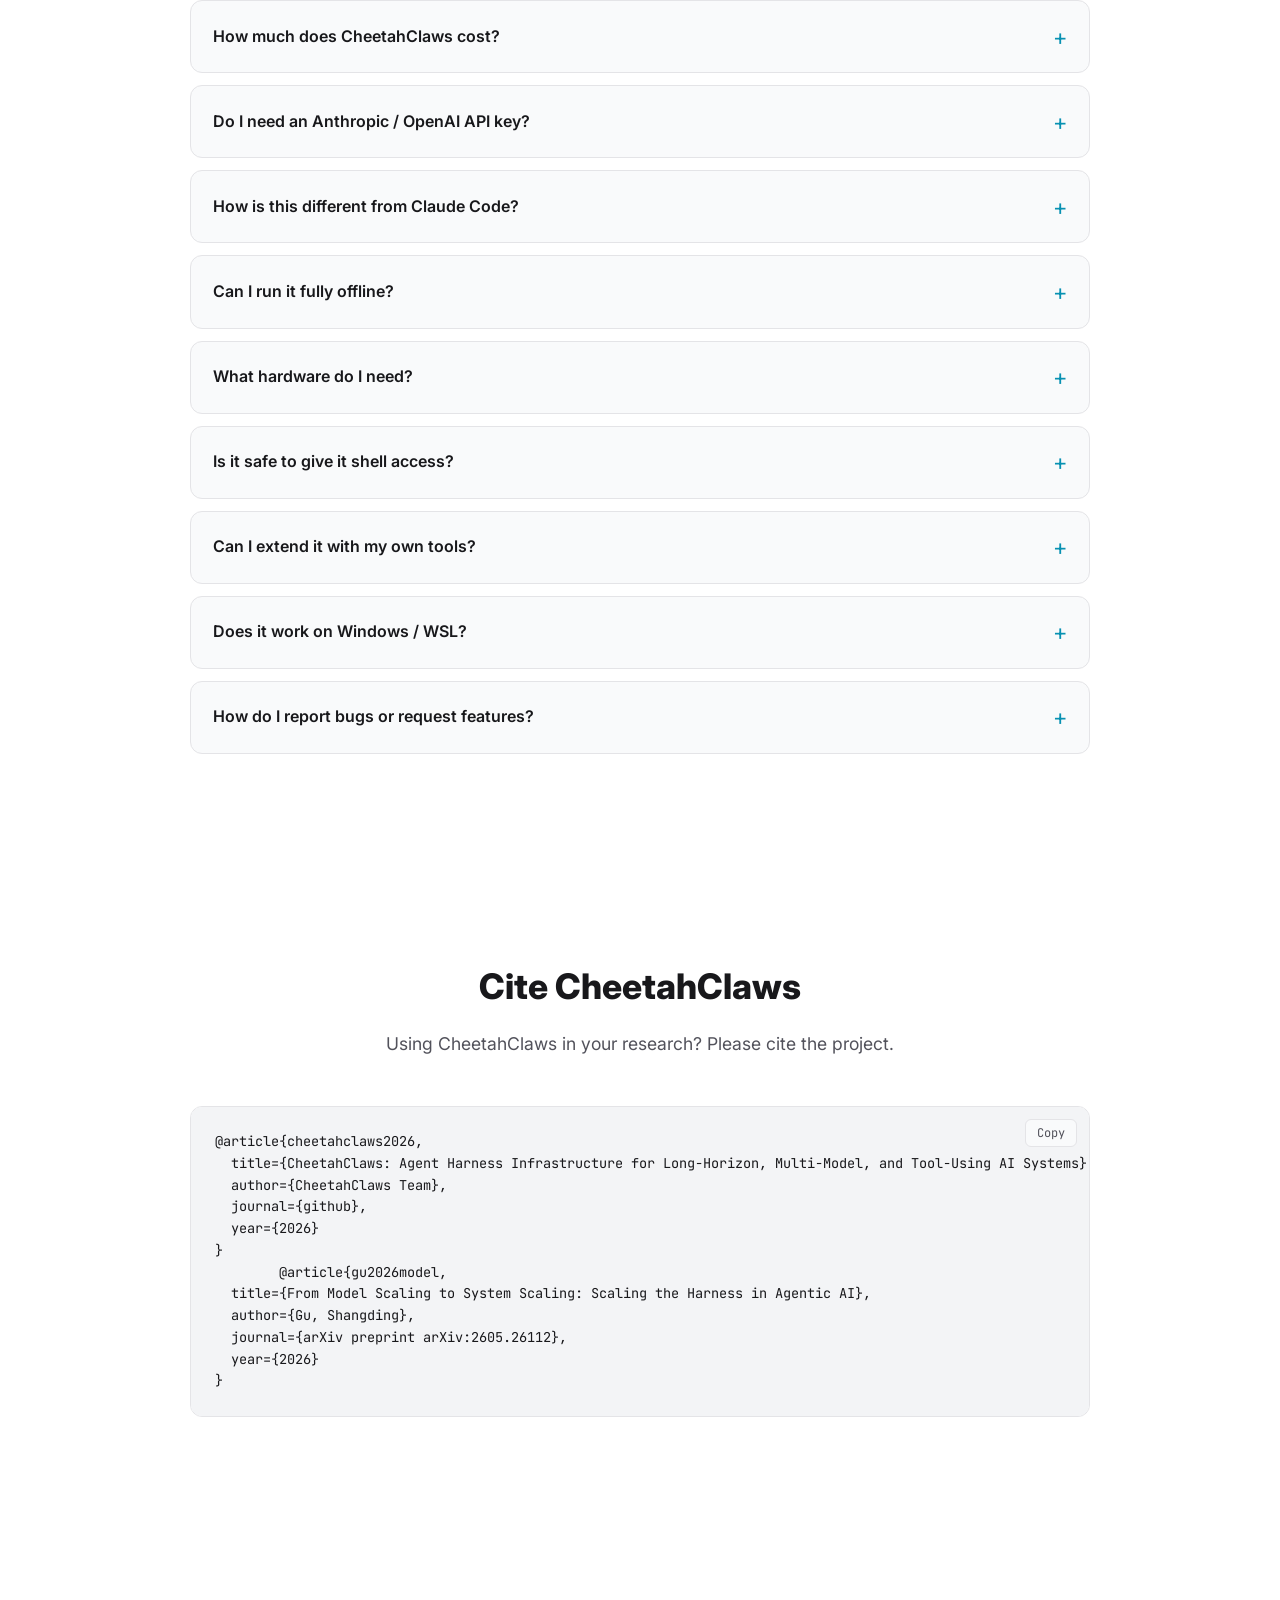
==== commit 14f0e4c2: "Add new article reference to index.html" ====
--- a/index.html
+++ b/index.html
@@ -747,6 +747,12 @@
   author={CheetahClaws Team},
   journal={github},
   year={2026}
+}
+        @article{gu2026model,
+  title={From Model Scaling to System Scaling: Scaling the Harness in Agentic AI},
+  author={Gu, Shangding},
+  journal={arXiv preprint arXiv:2605.26112},
+  year={2026}
 }</pre>
     </div>
 </section>
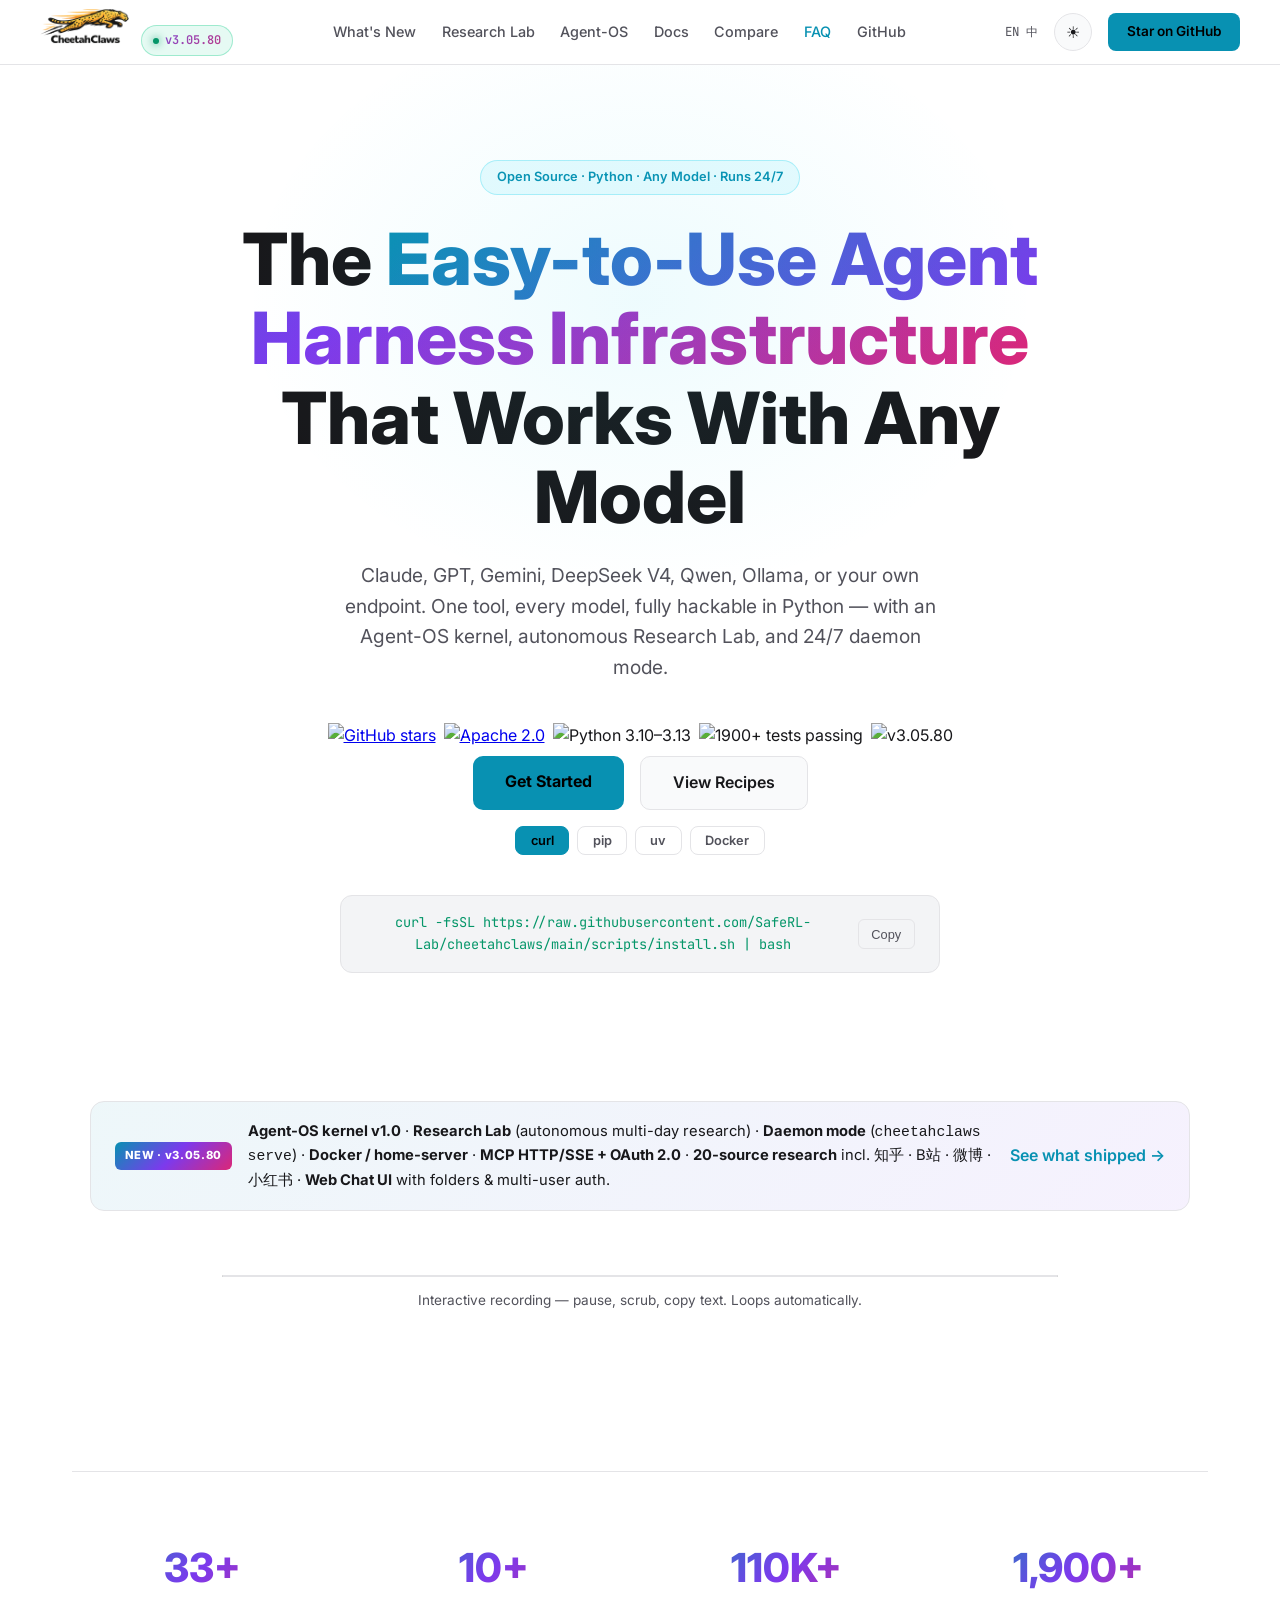
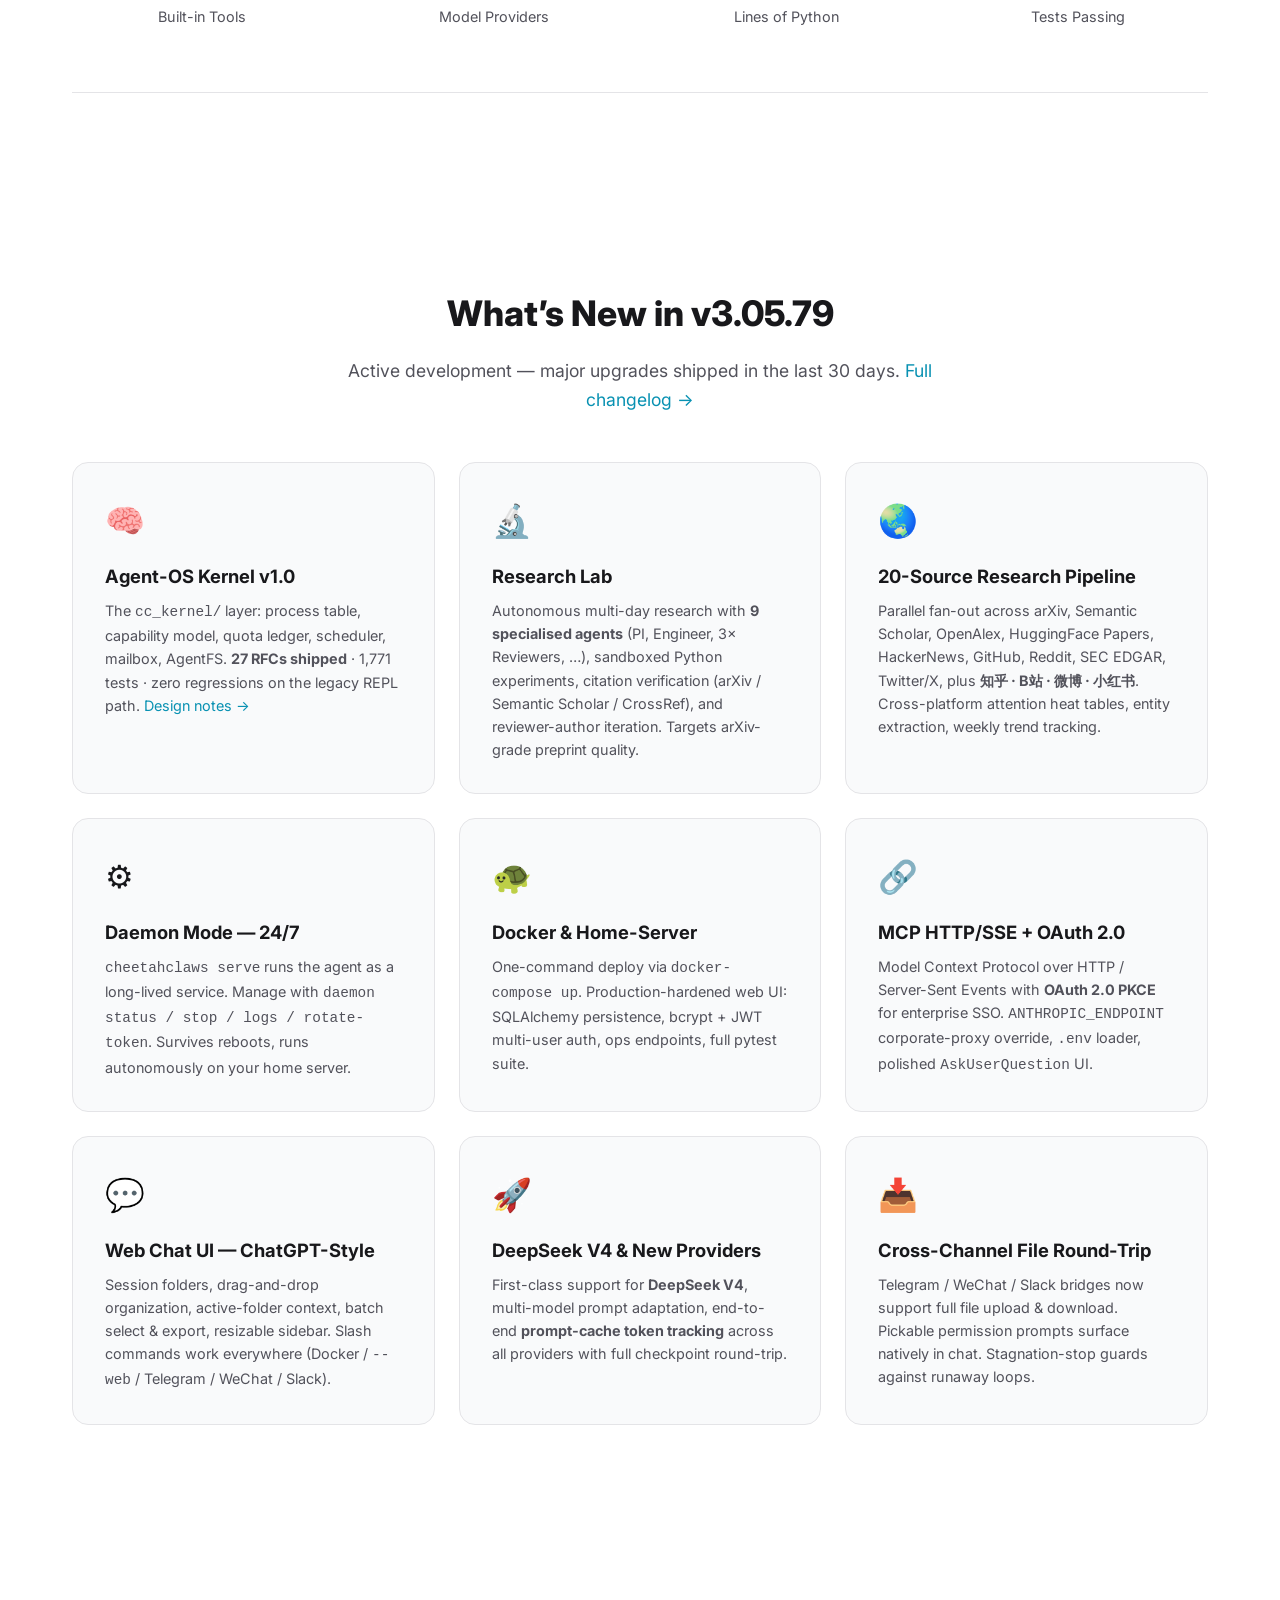
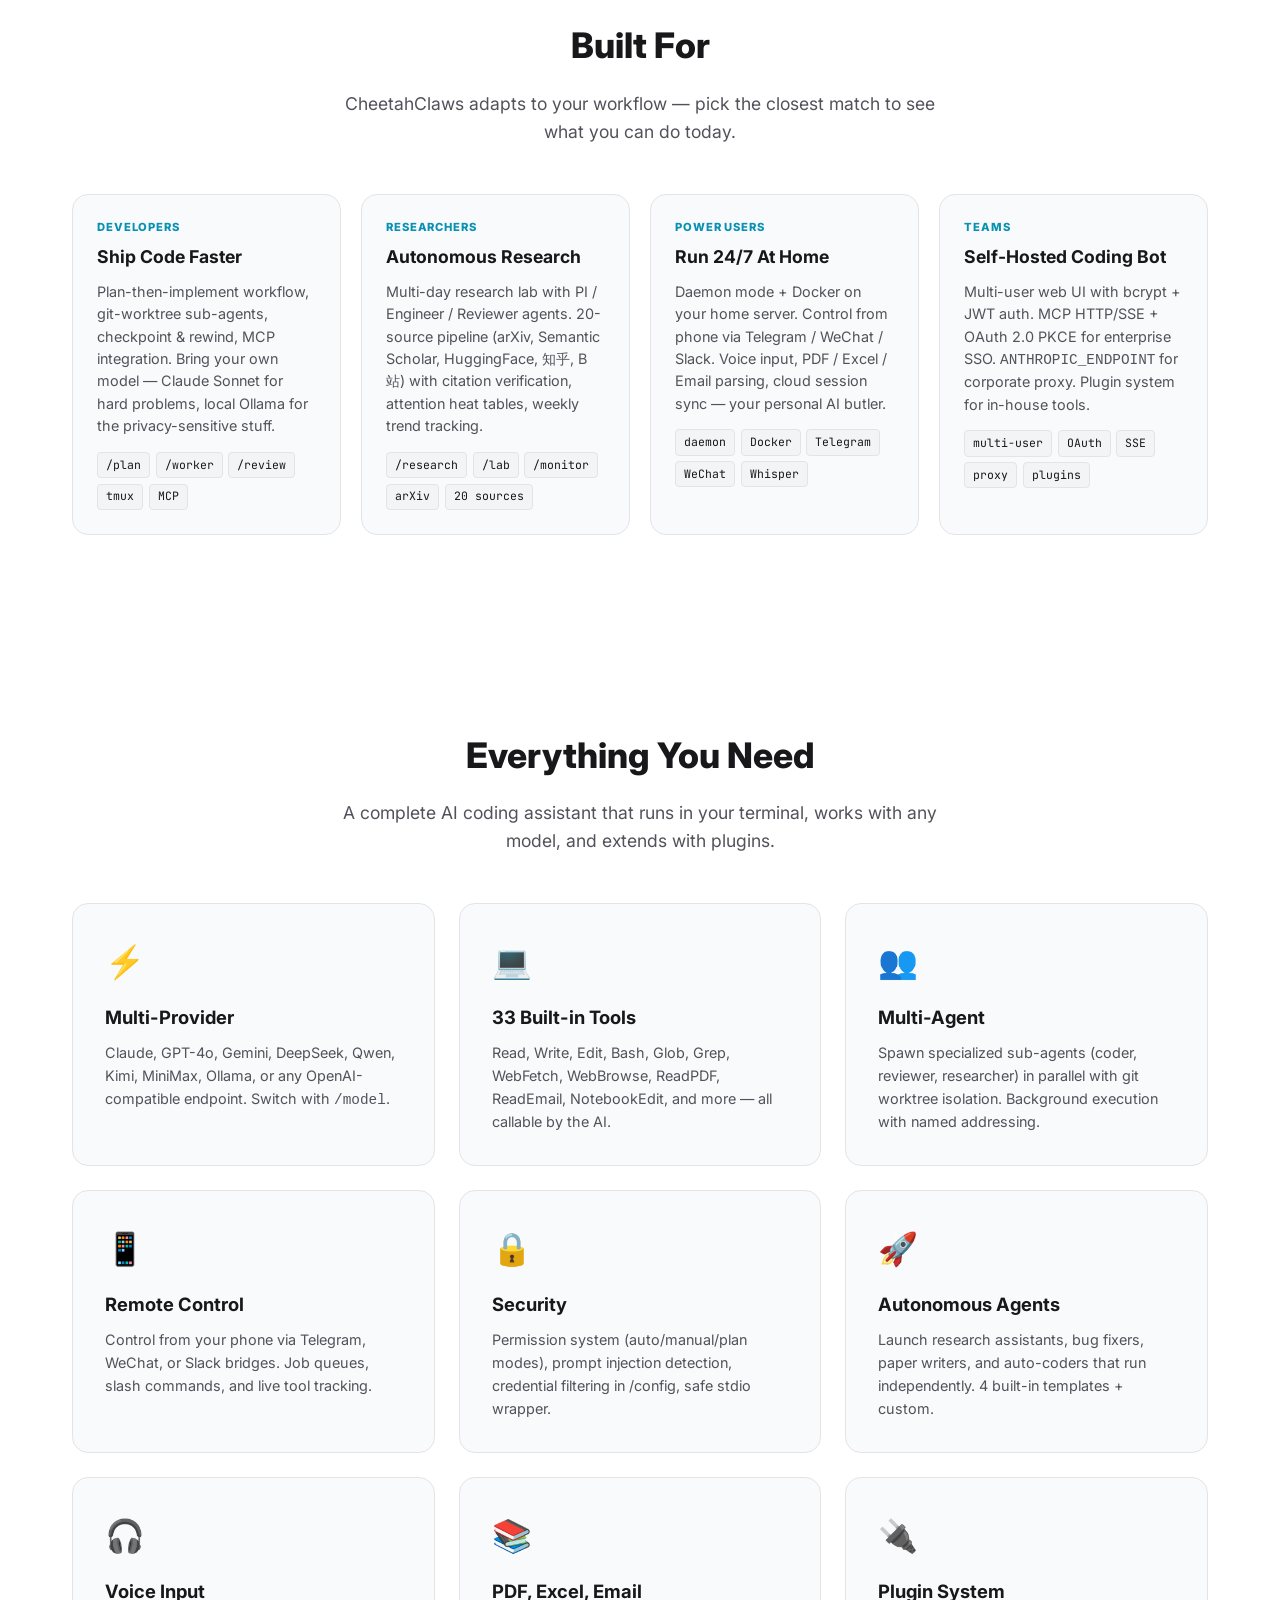
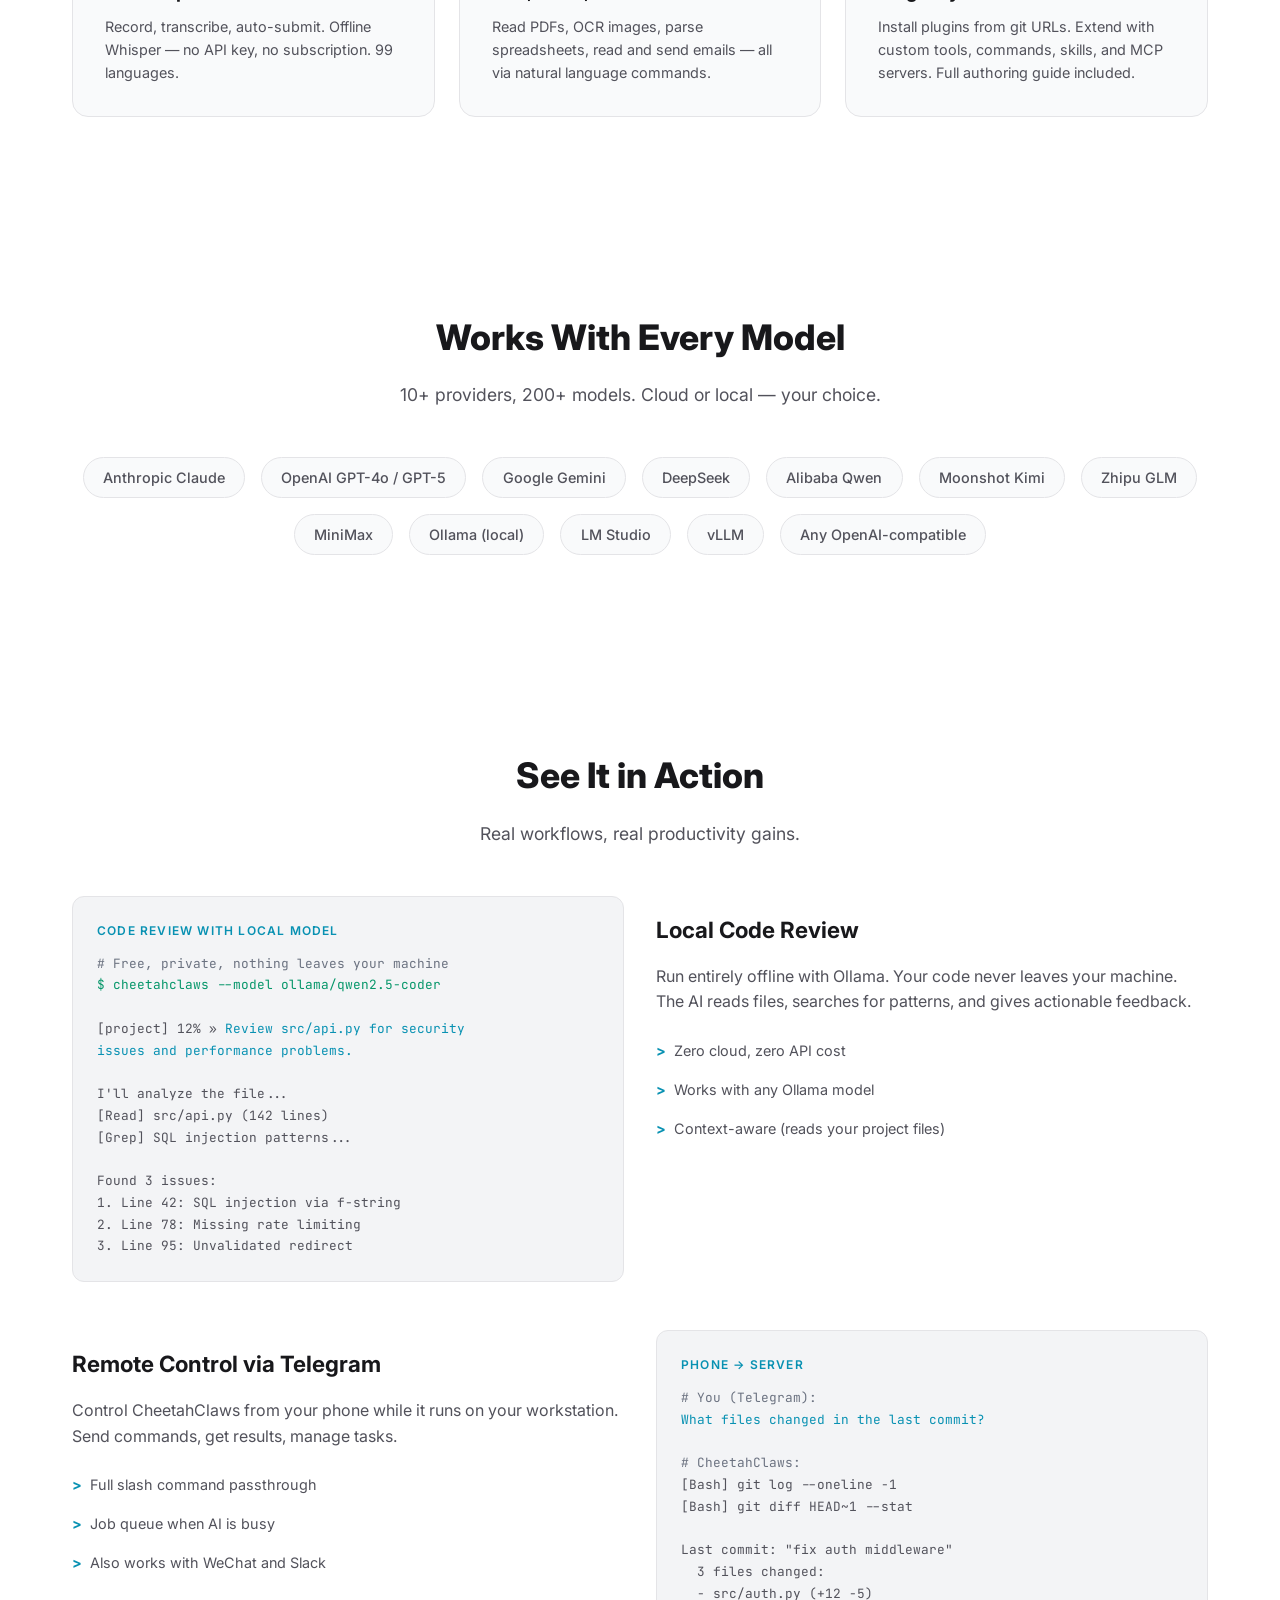
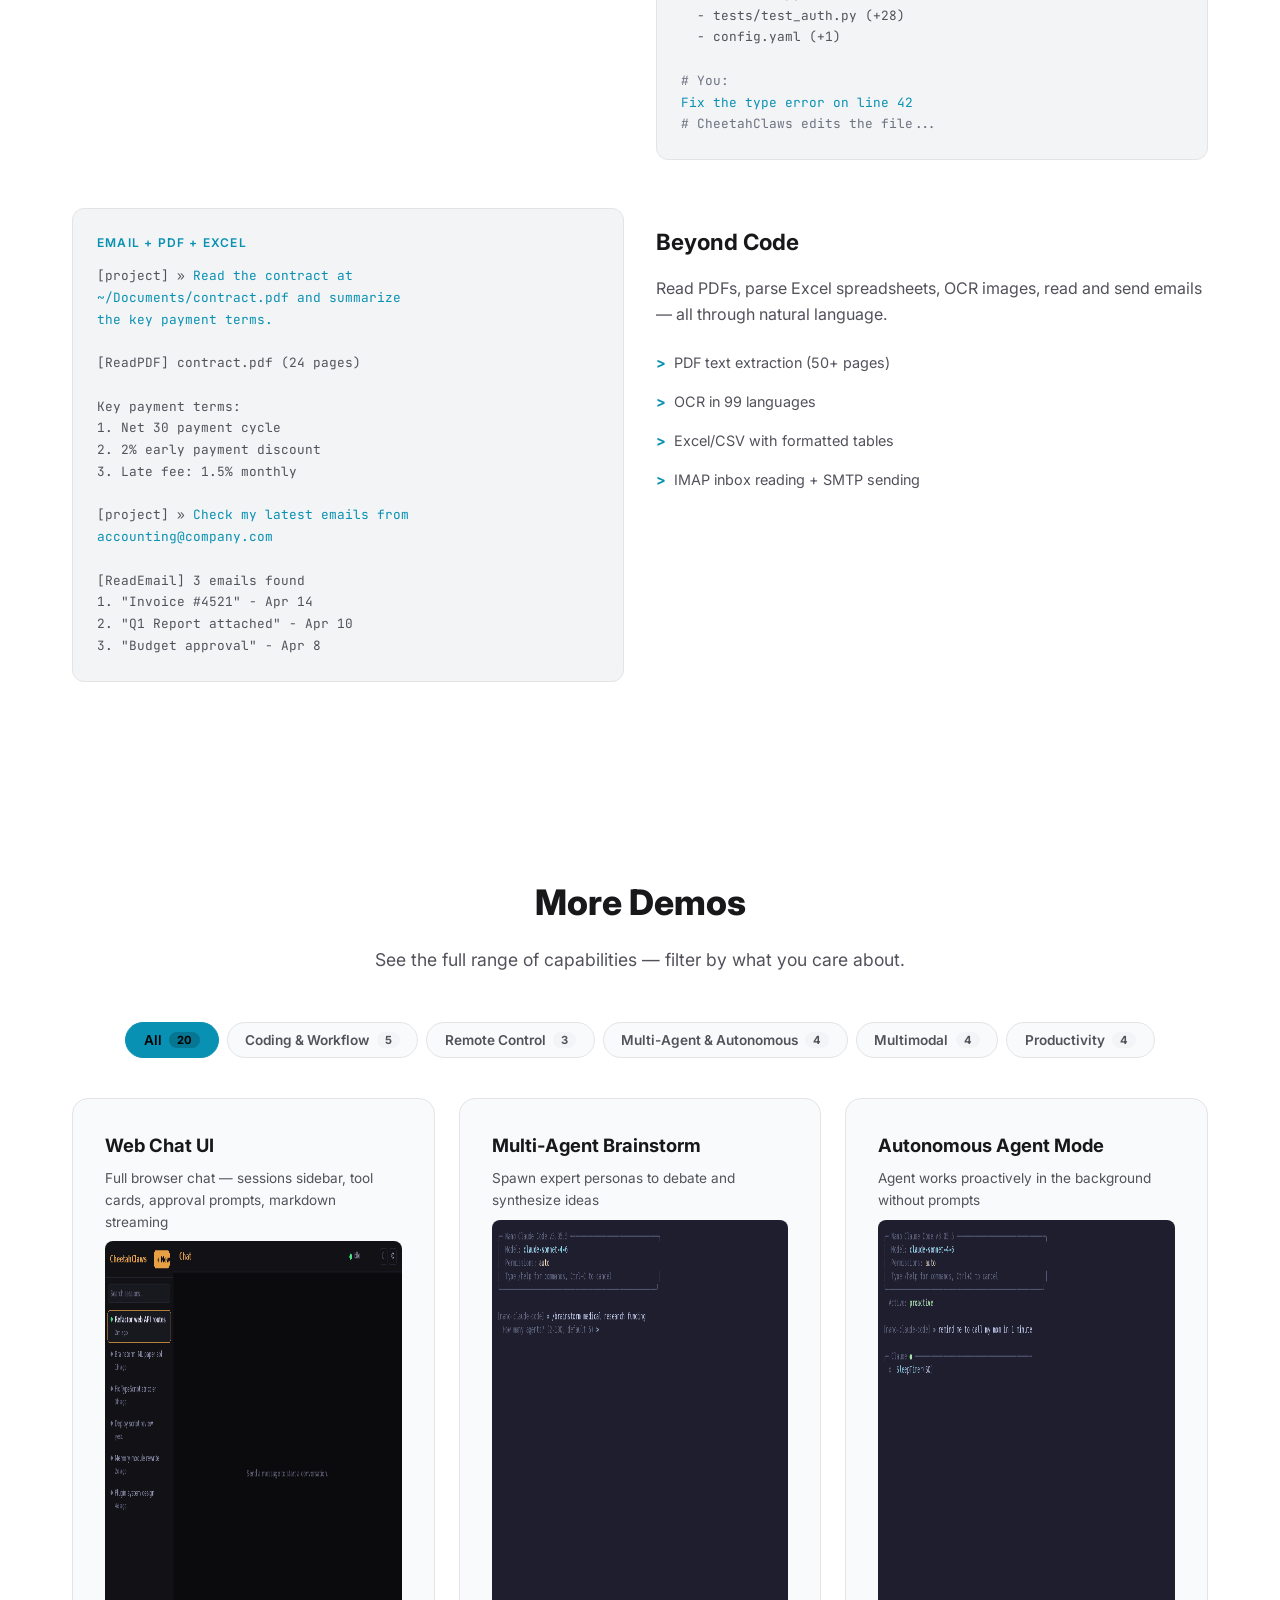
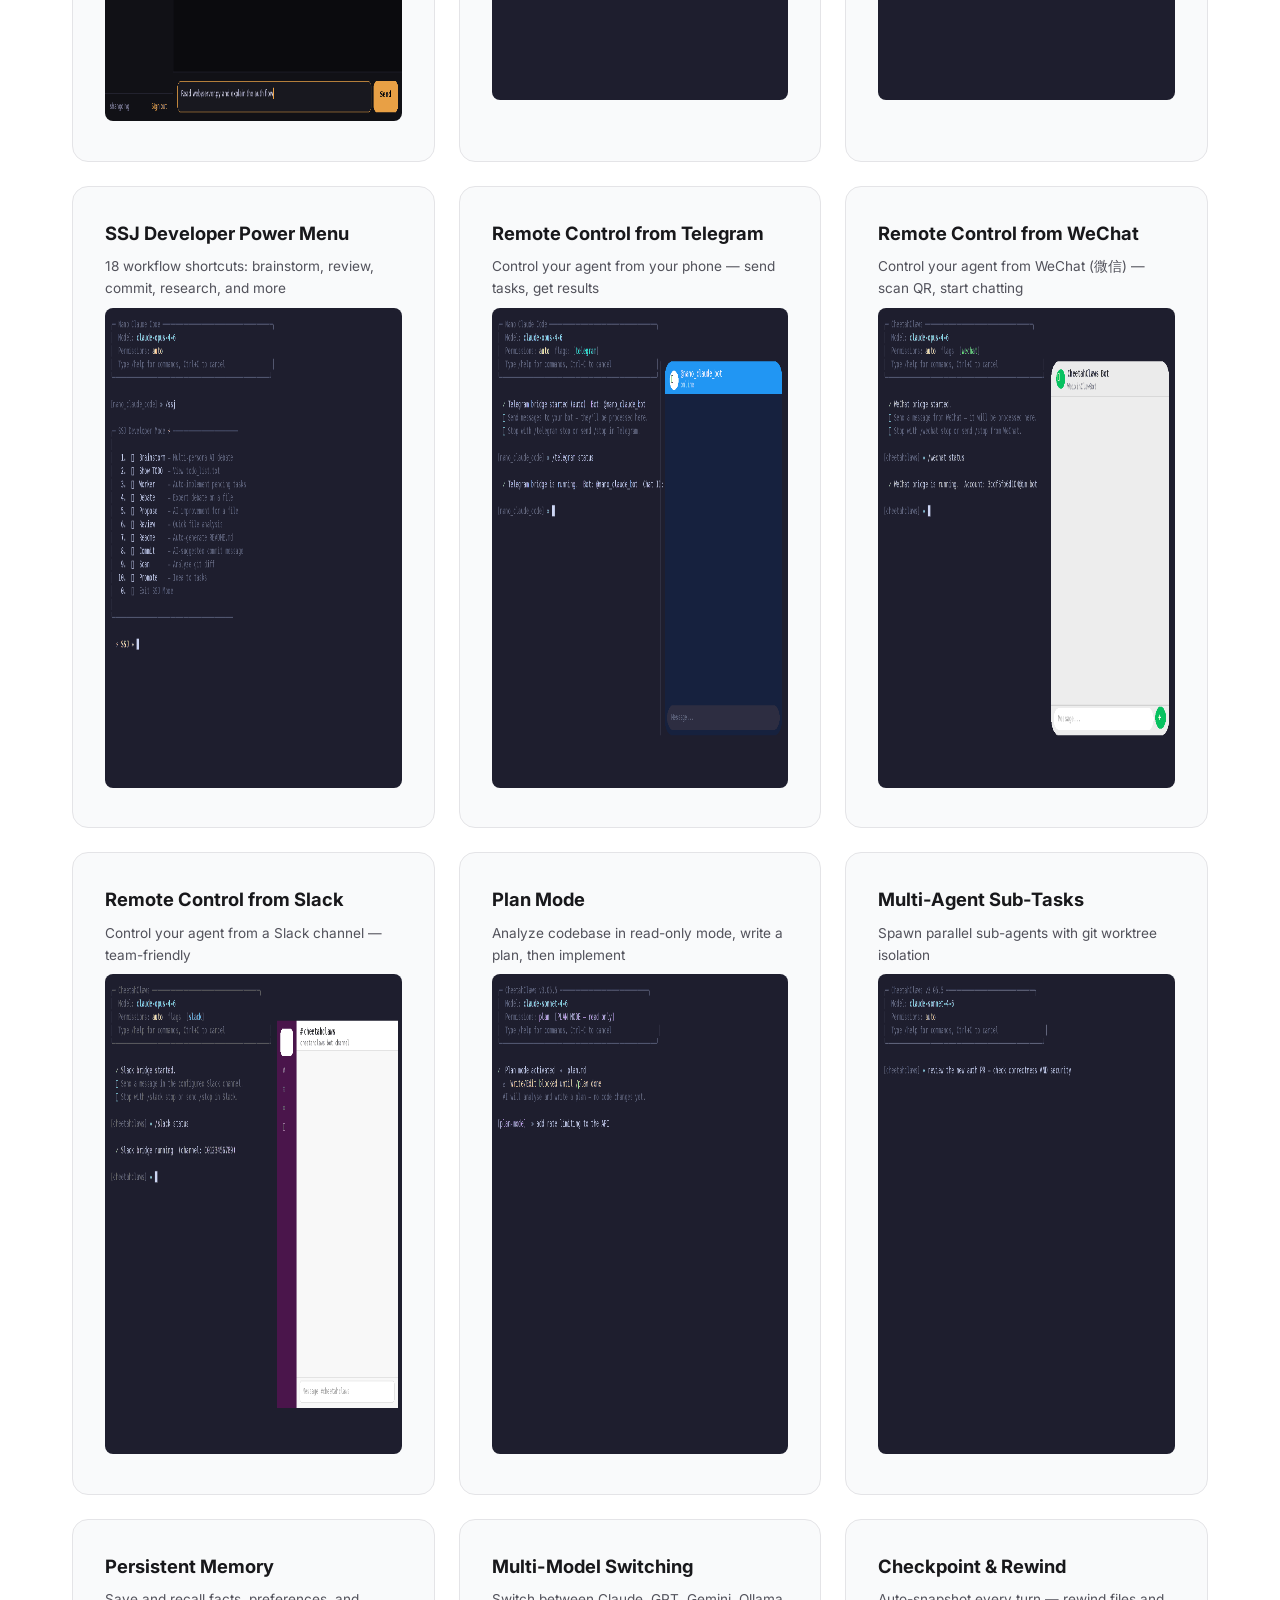
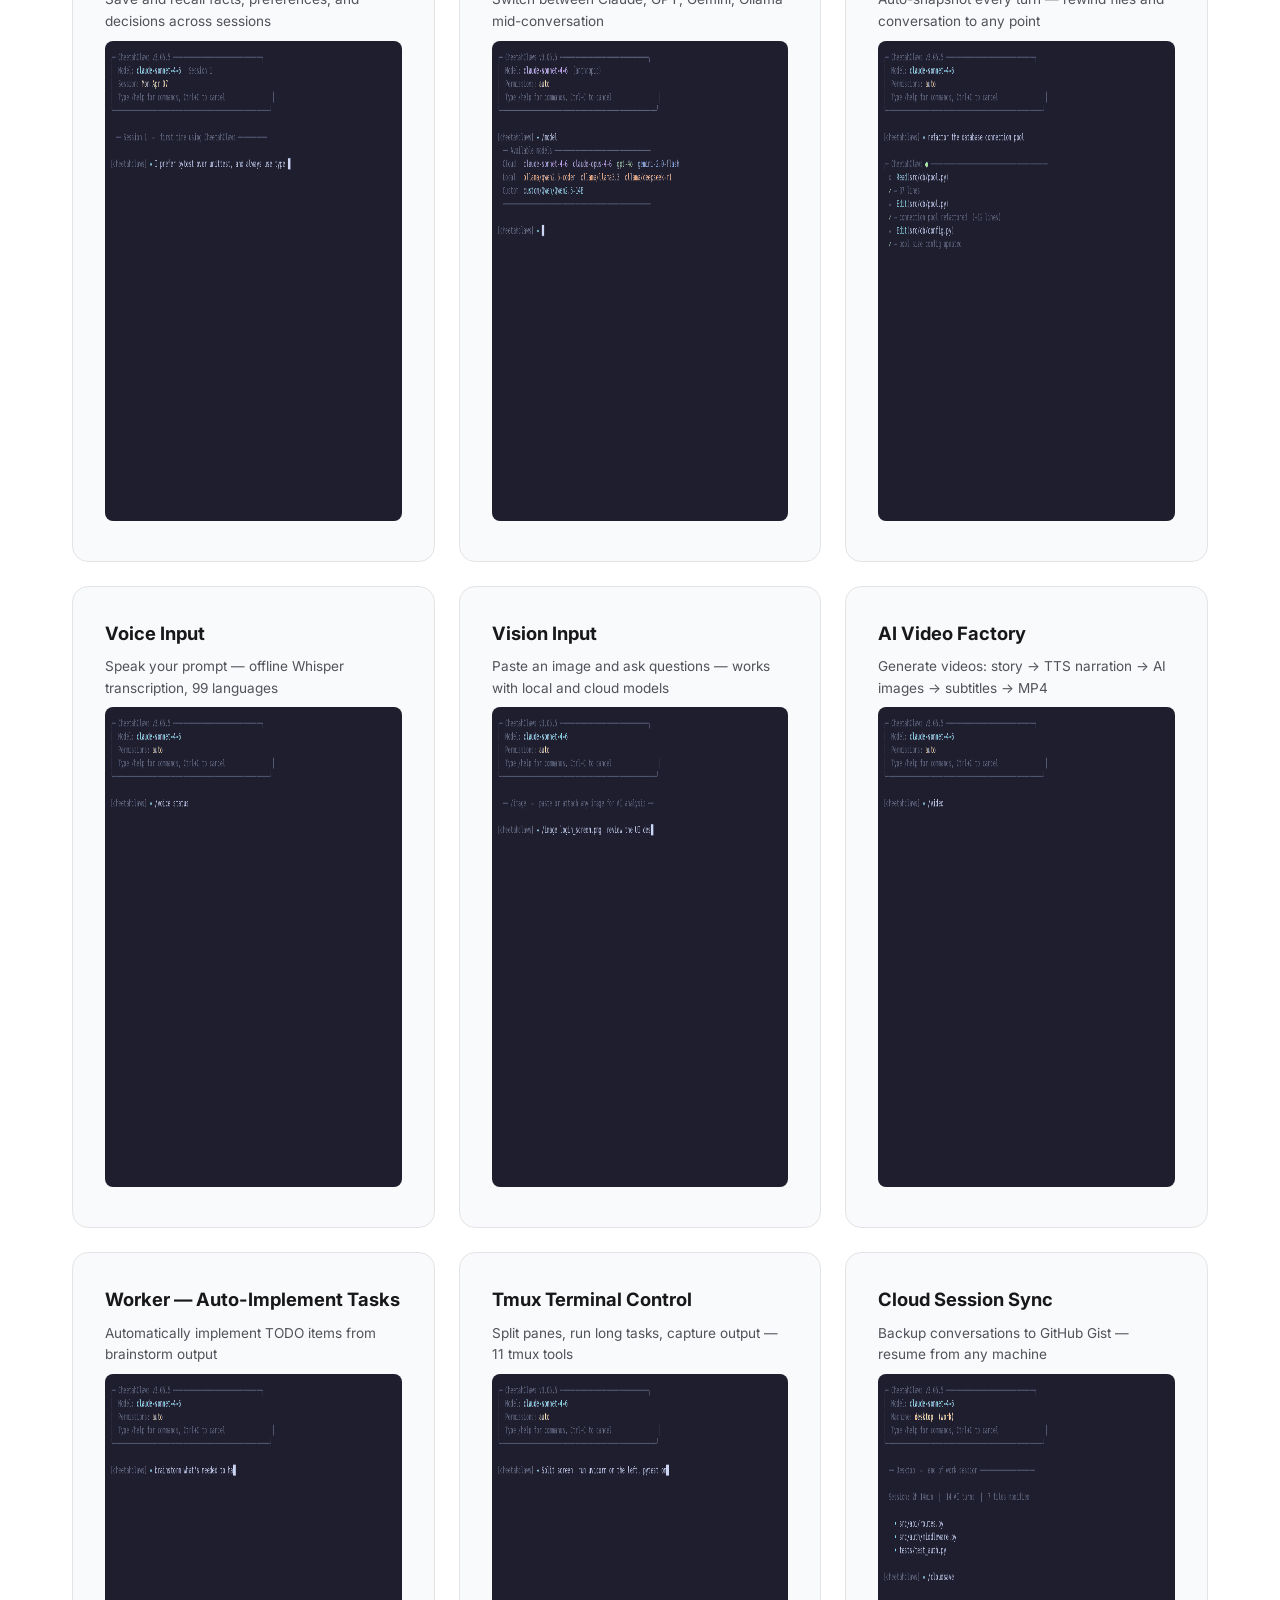
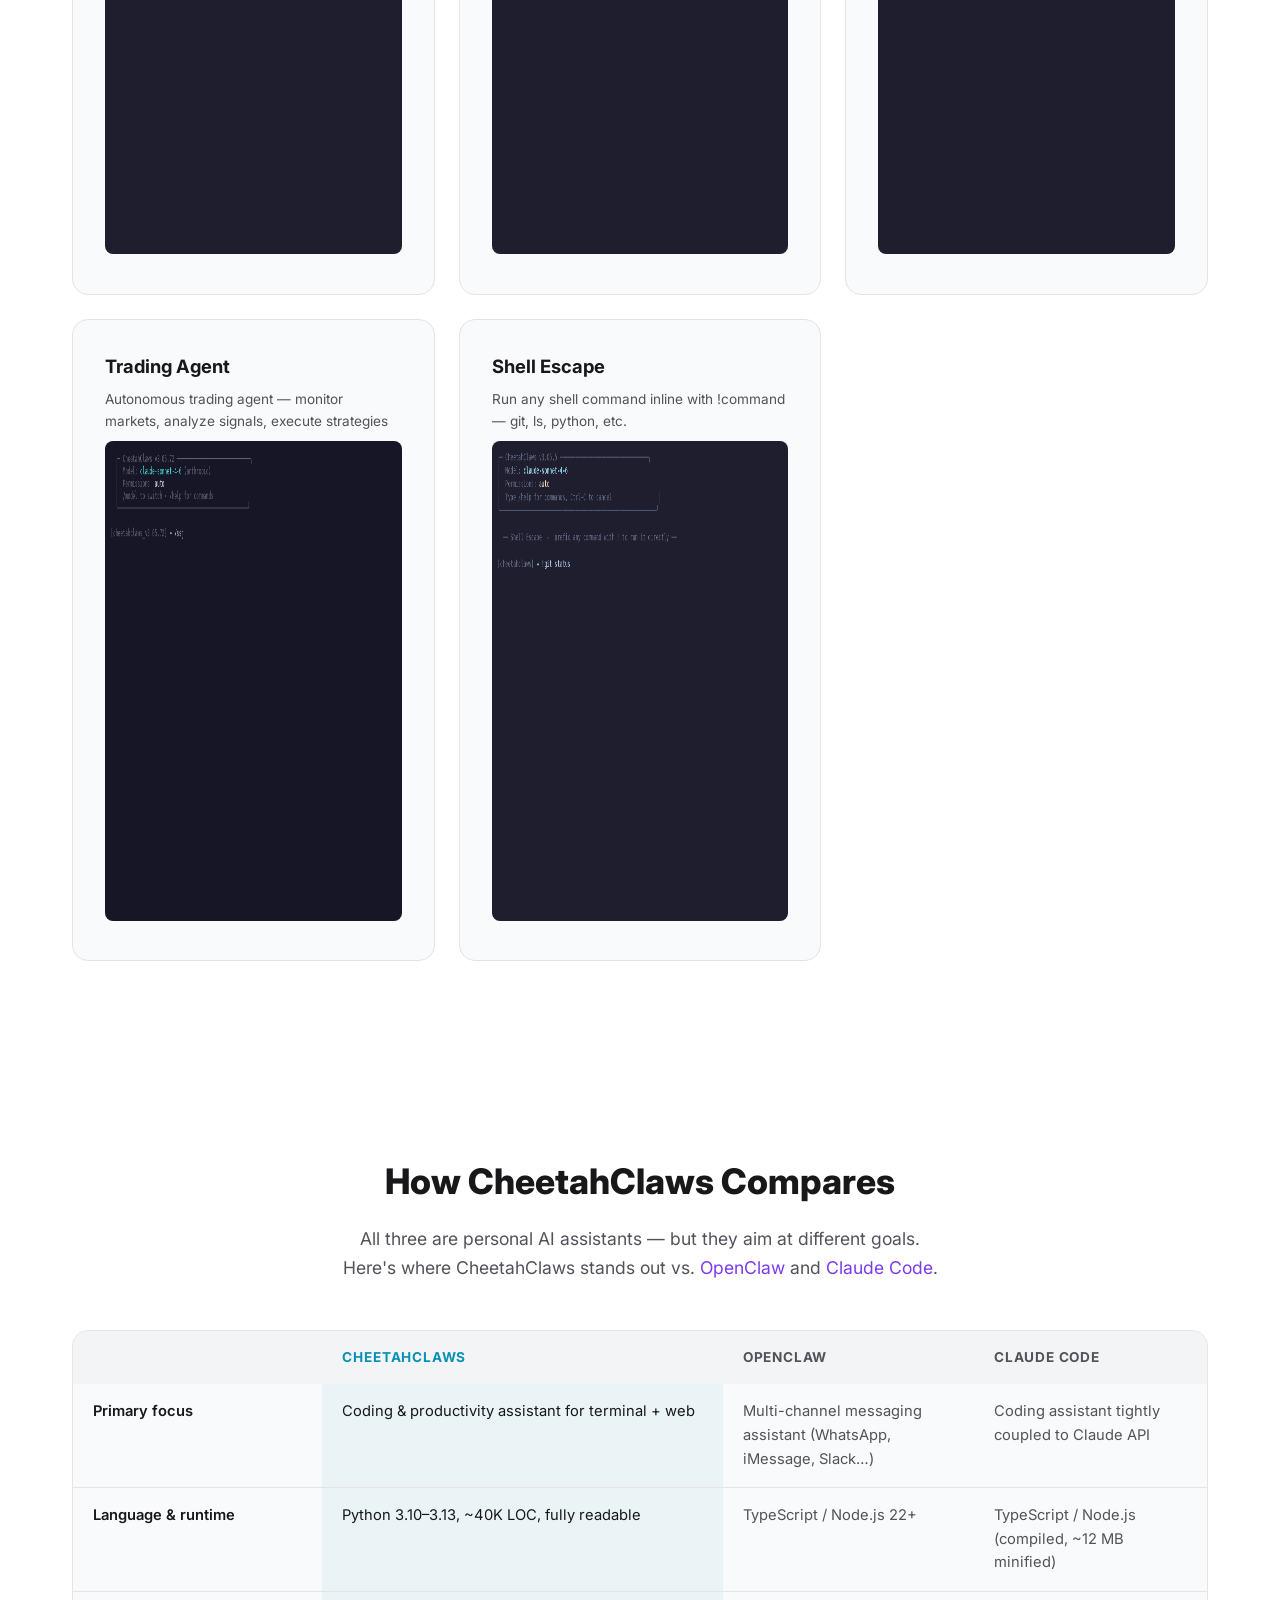
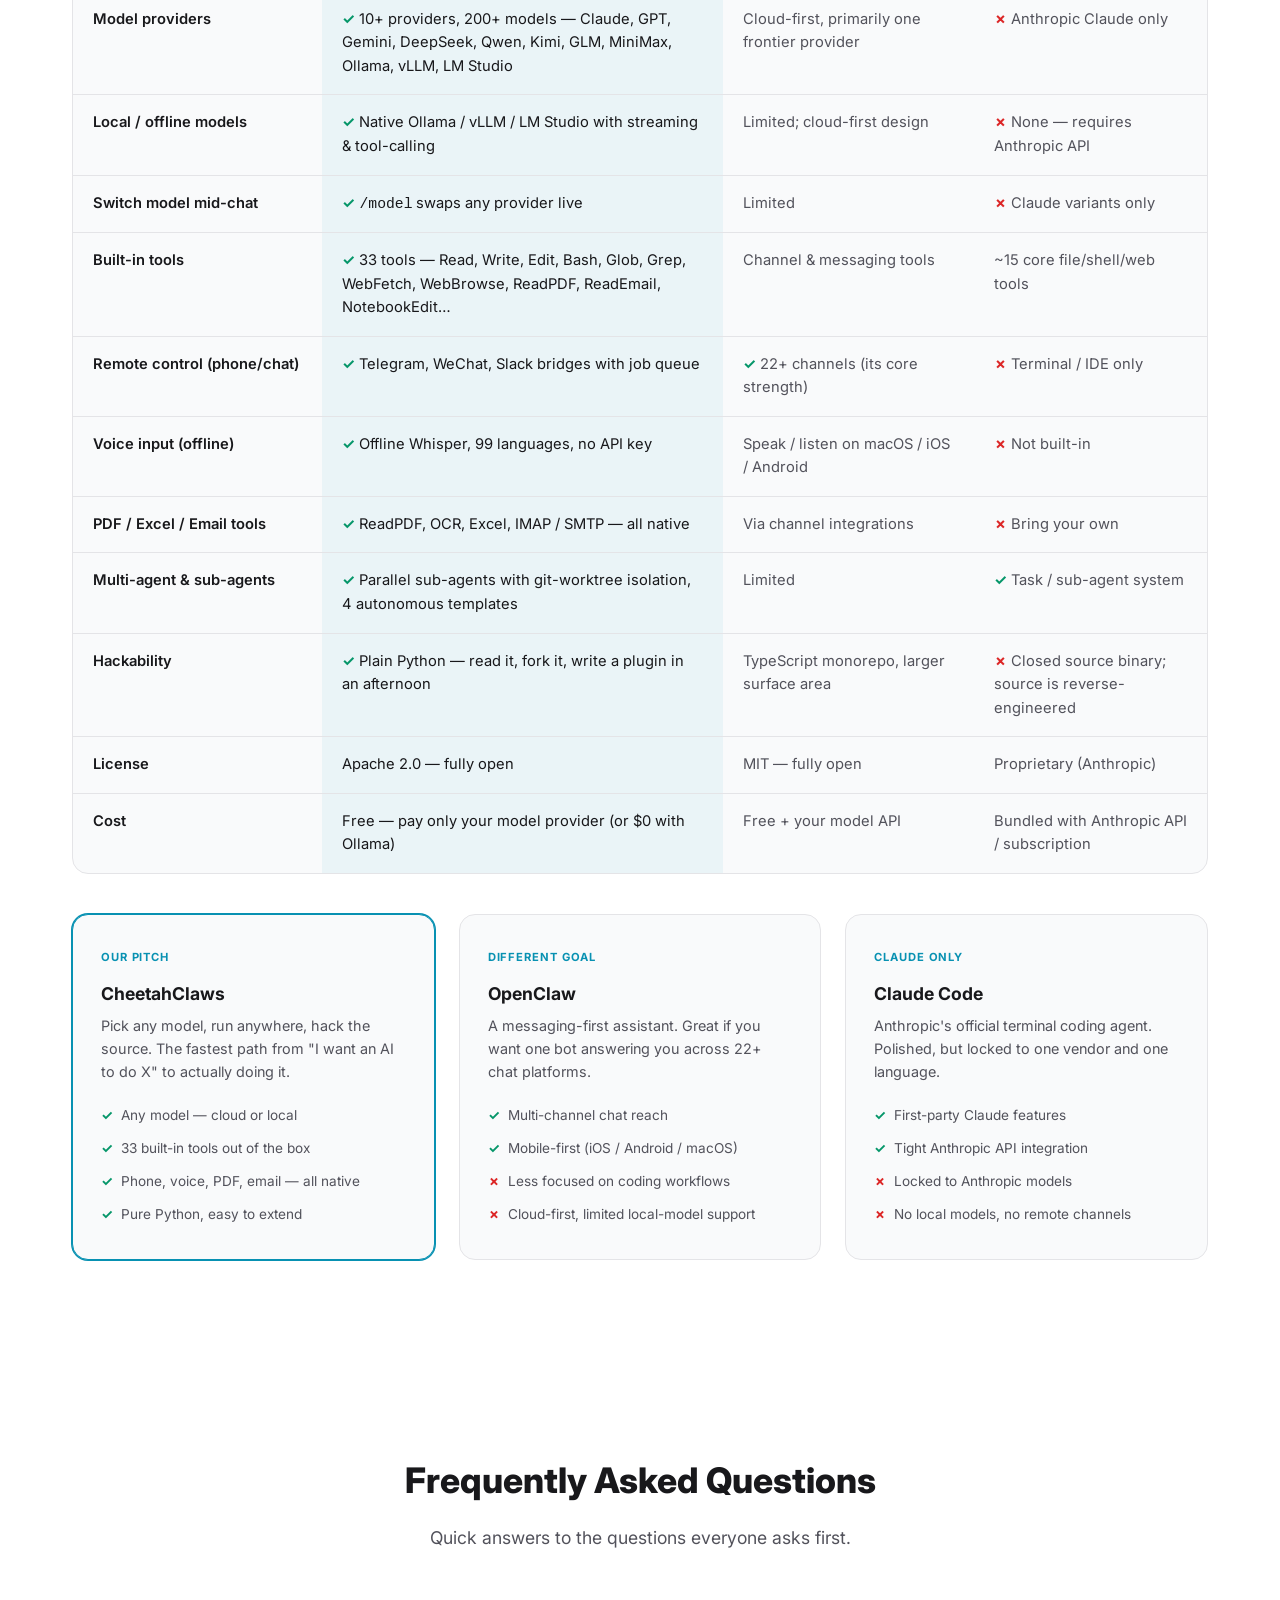
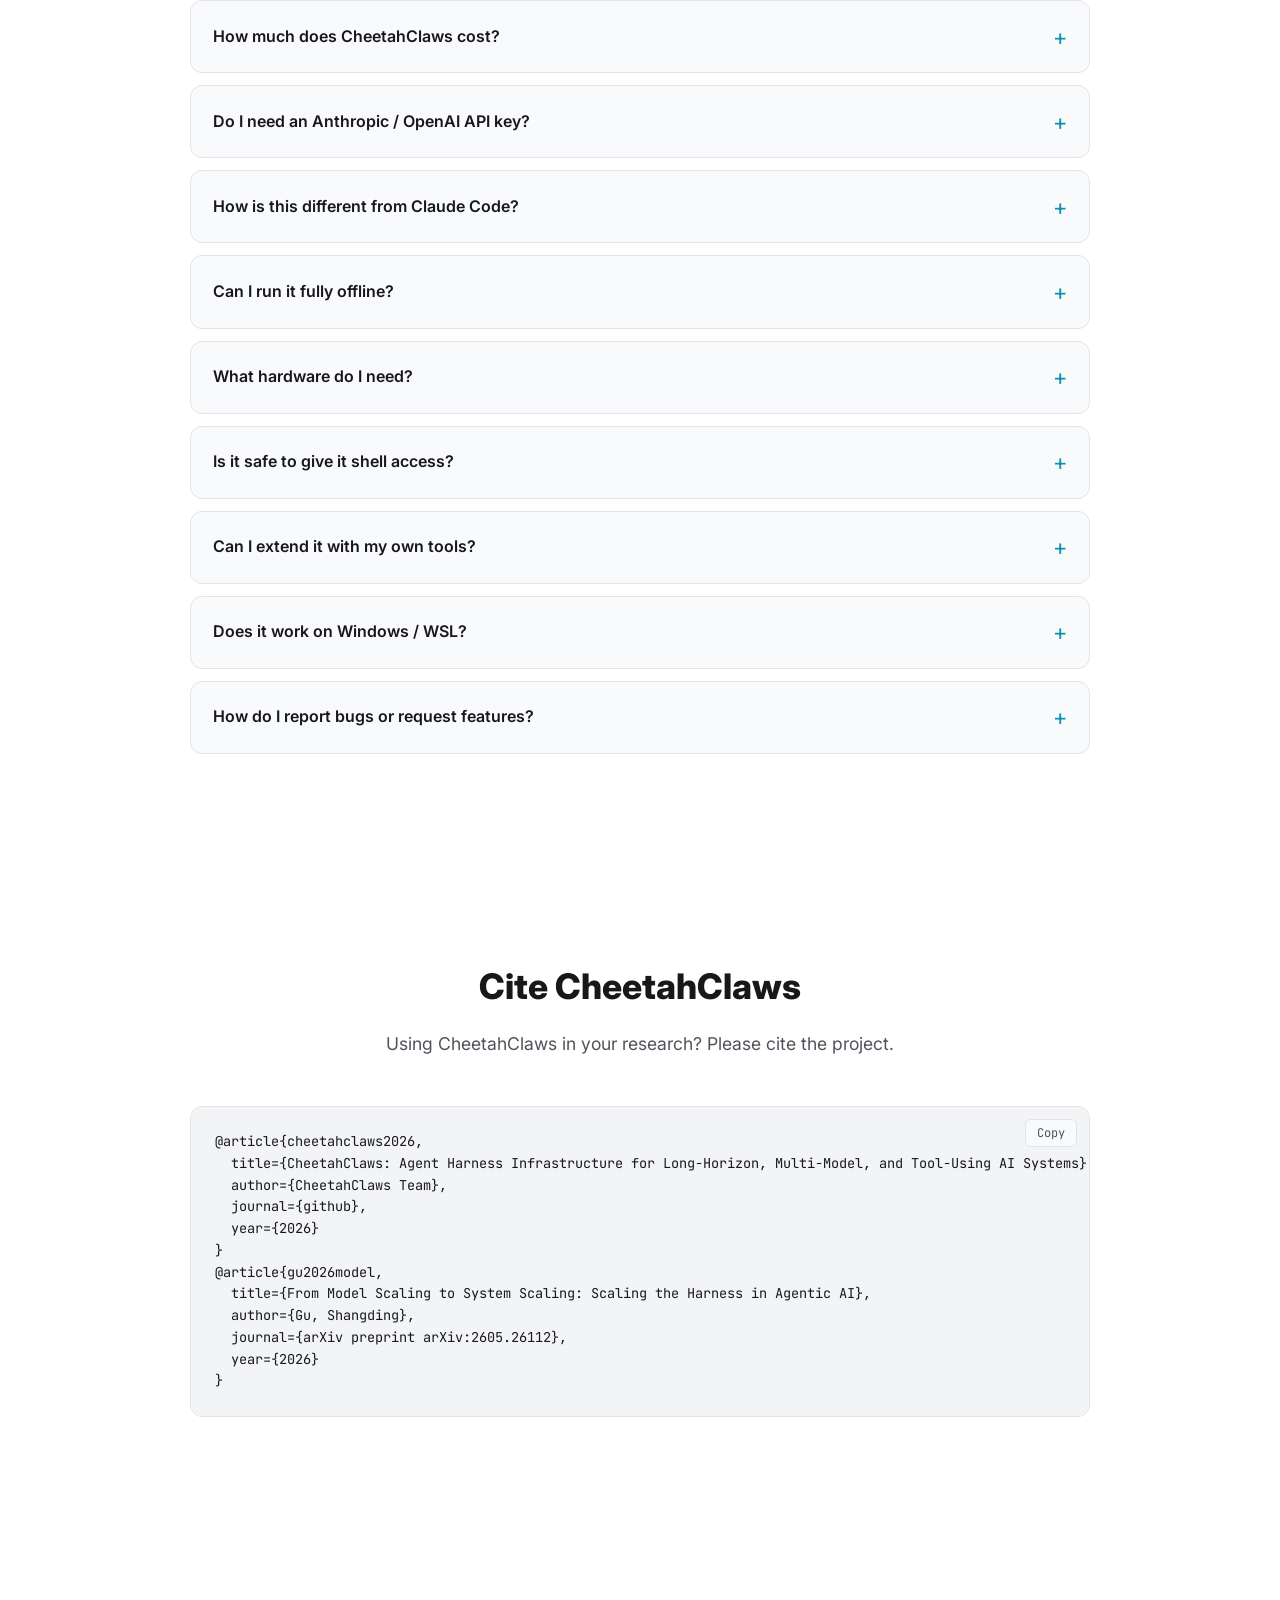
==== commit 7074b428: "Update index.html" ====
--- a/index.html
+++ b/index.html
@@ -748,7 +748,7 @@
   journal={github},
   year={2026}
 }
-        @article{gu2026model,
+@article{gu2026model,
   title={From Model Scaling to System Scaling: Scaling the Harness in Agentic AI},
   author={Gu, Shangding},
   journal={arXiv preprint arXiv:2605.26112},
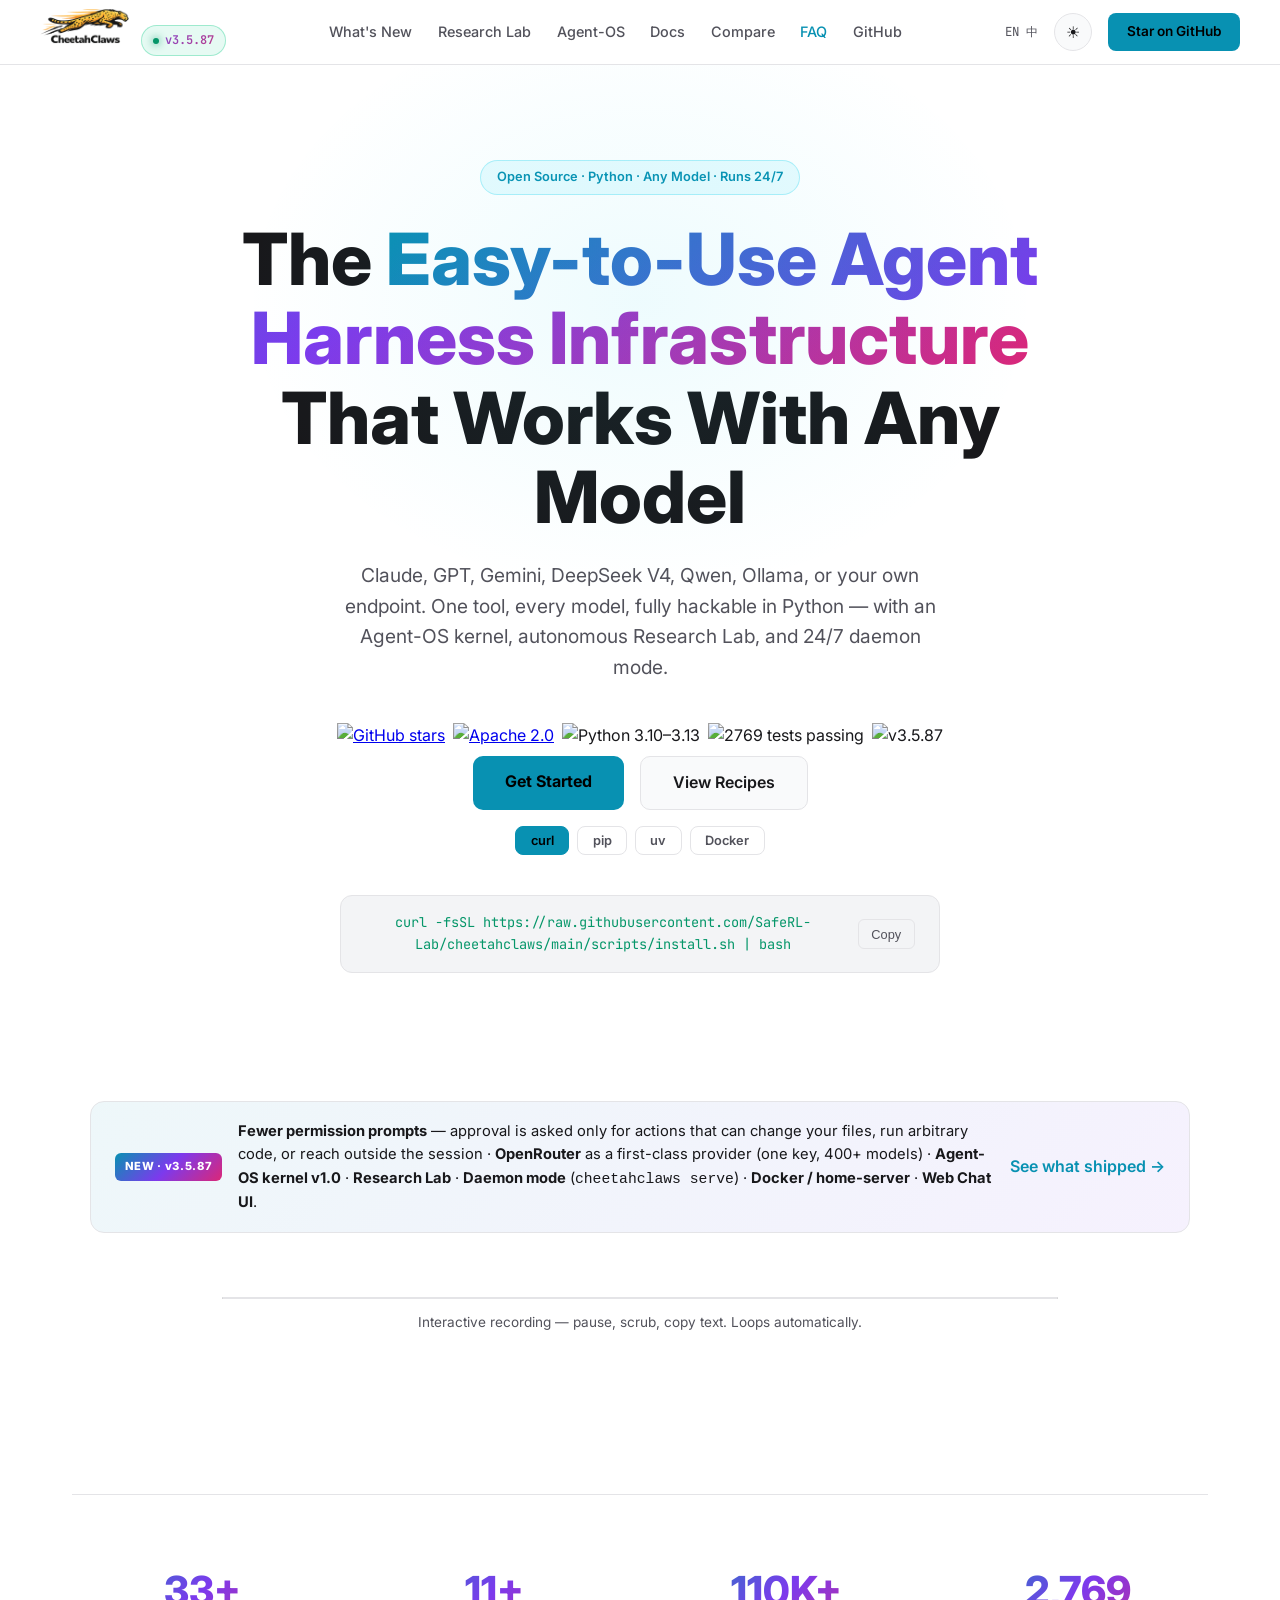
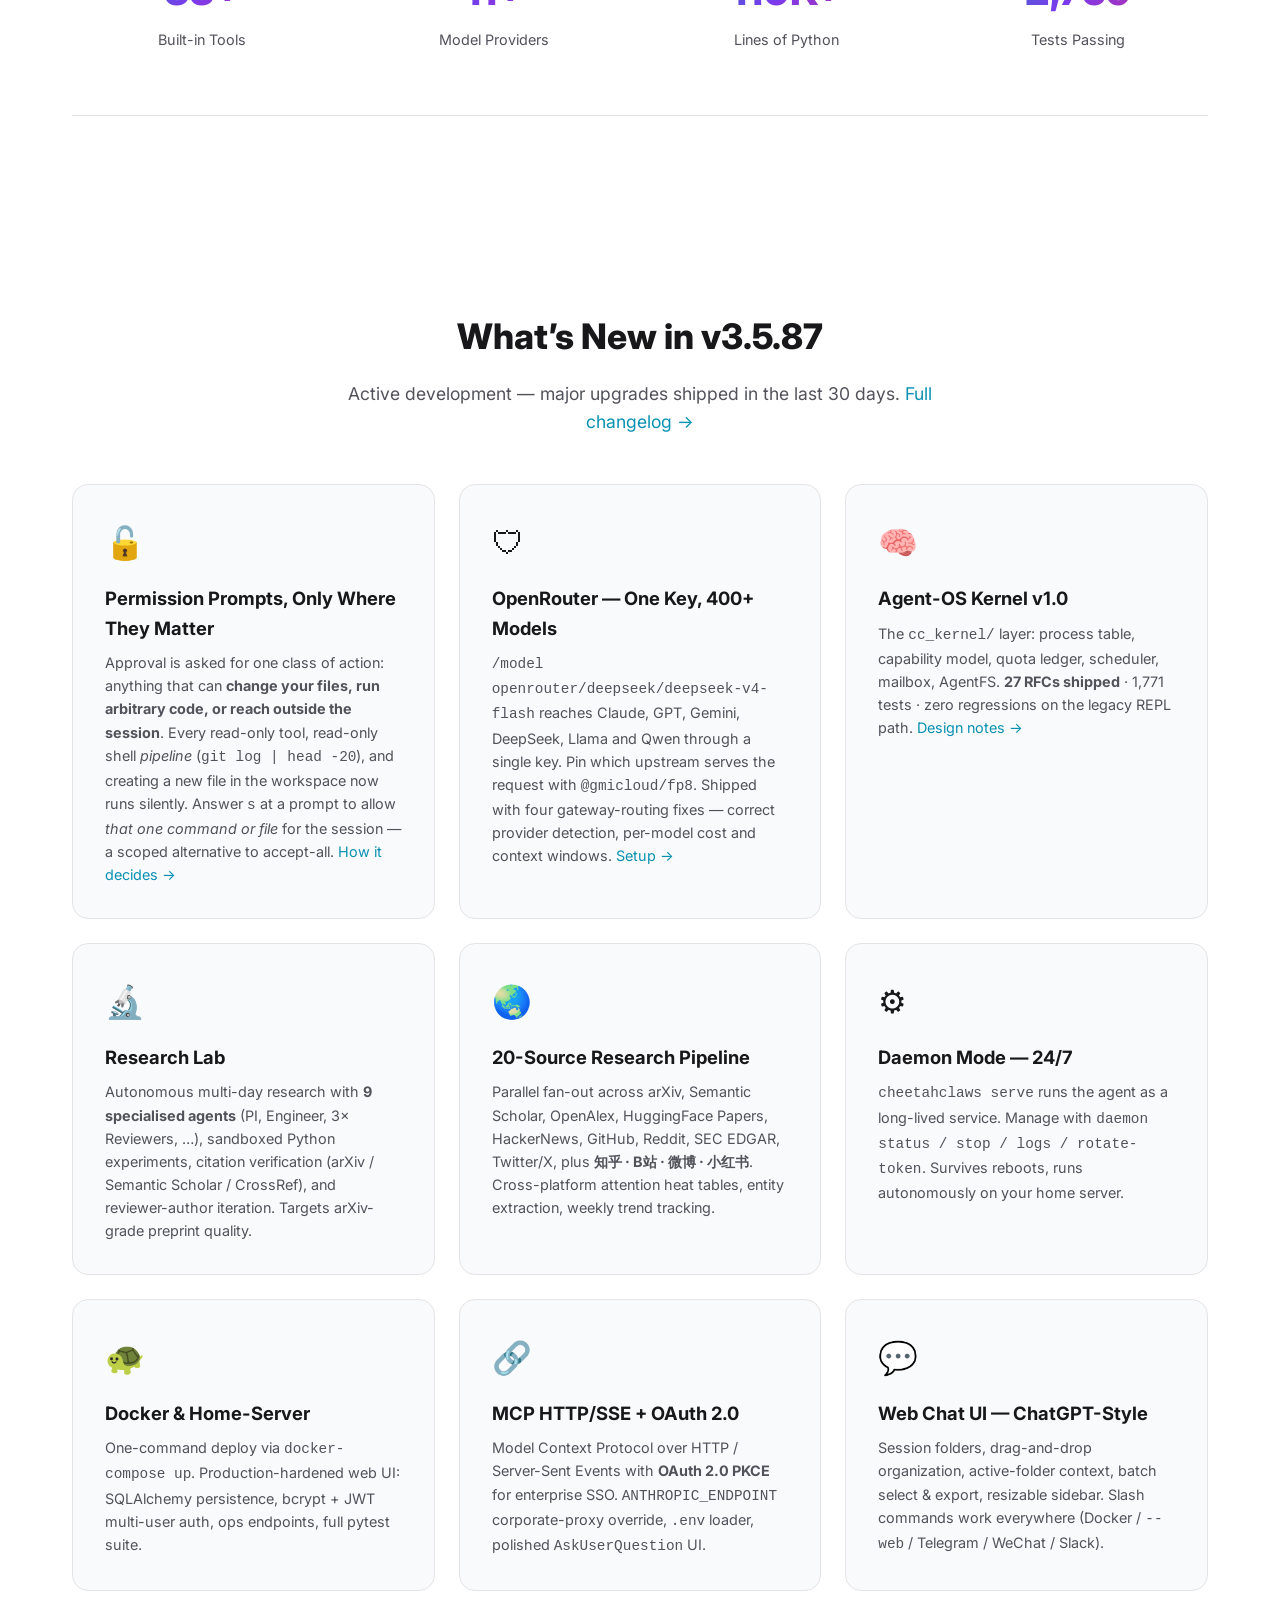
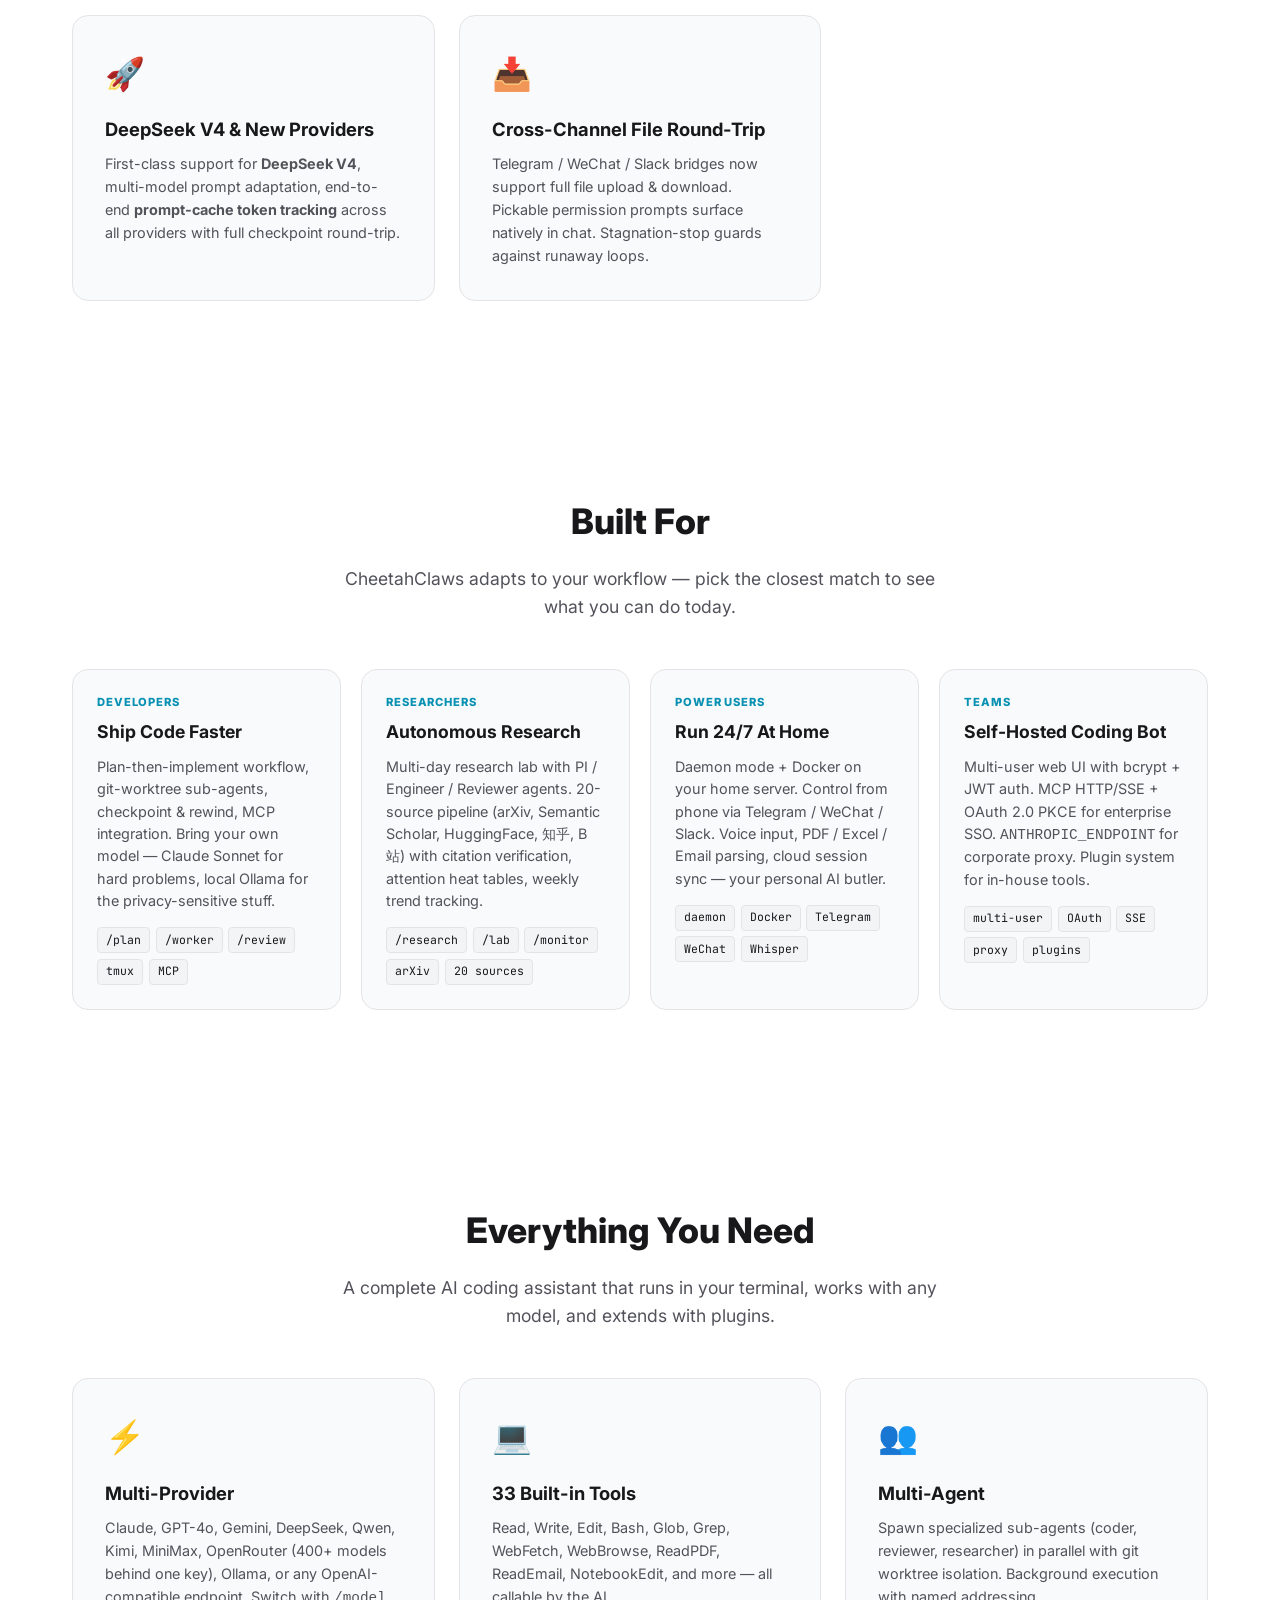
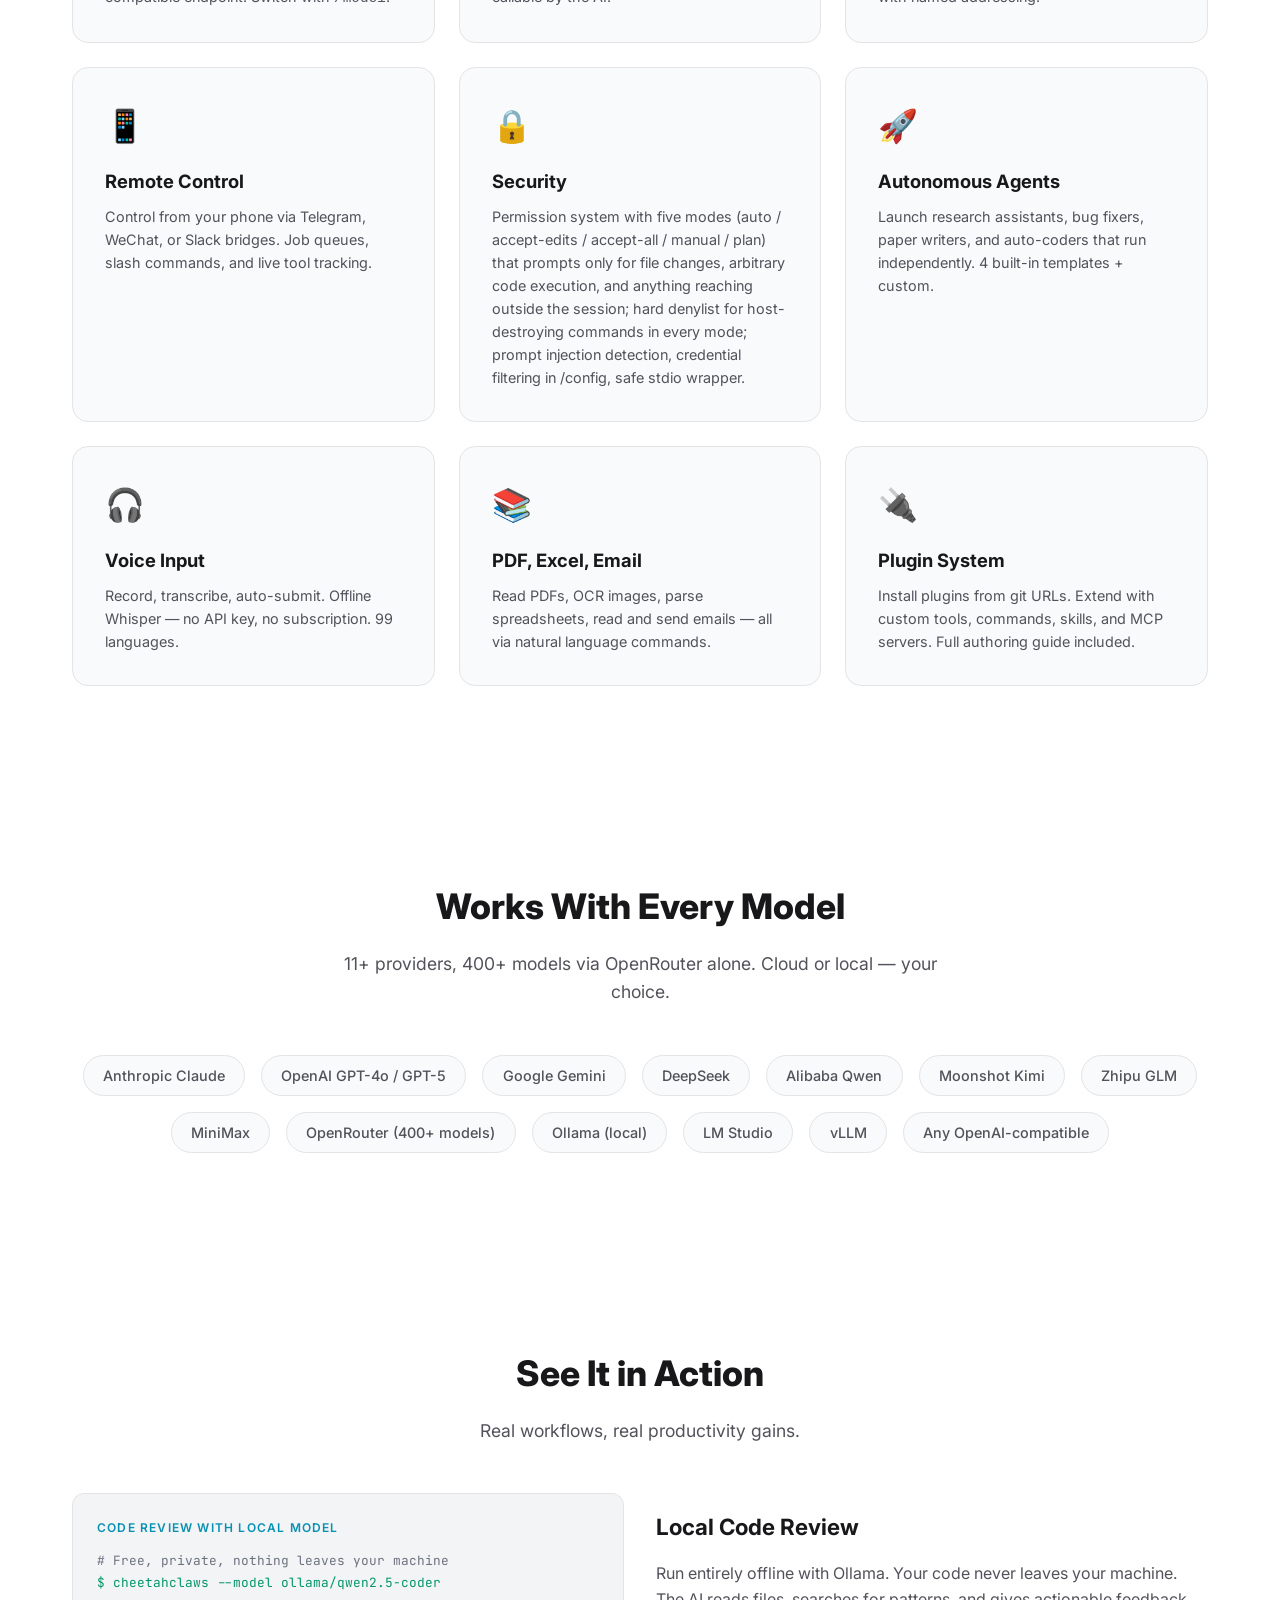
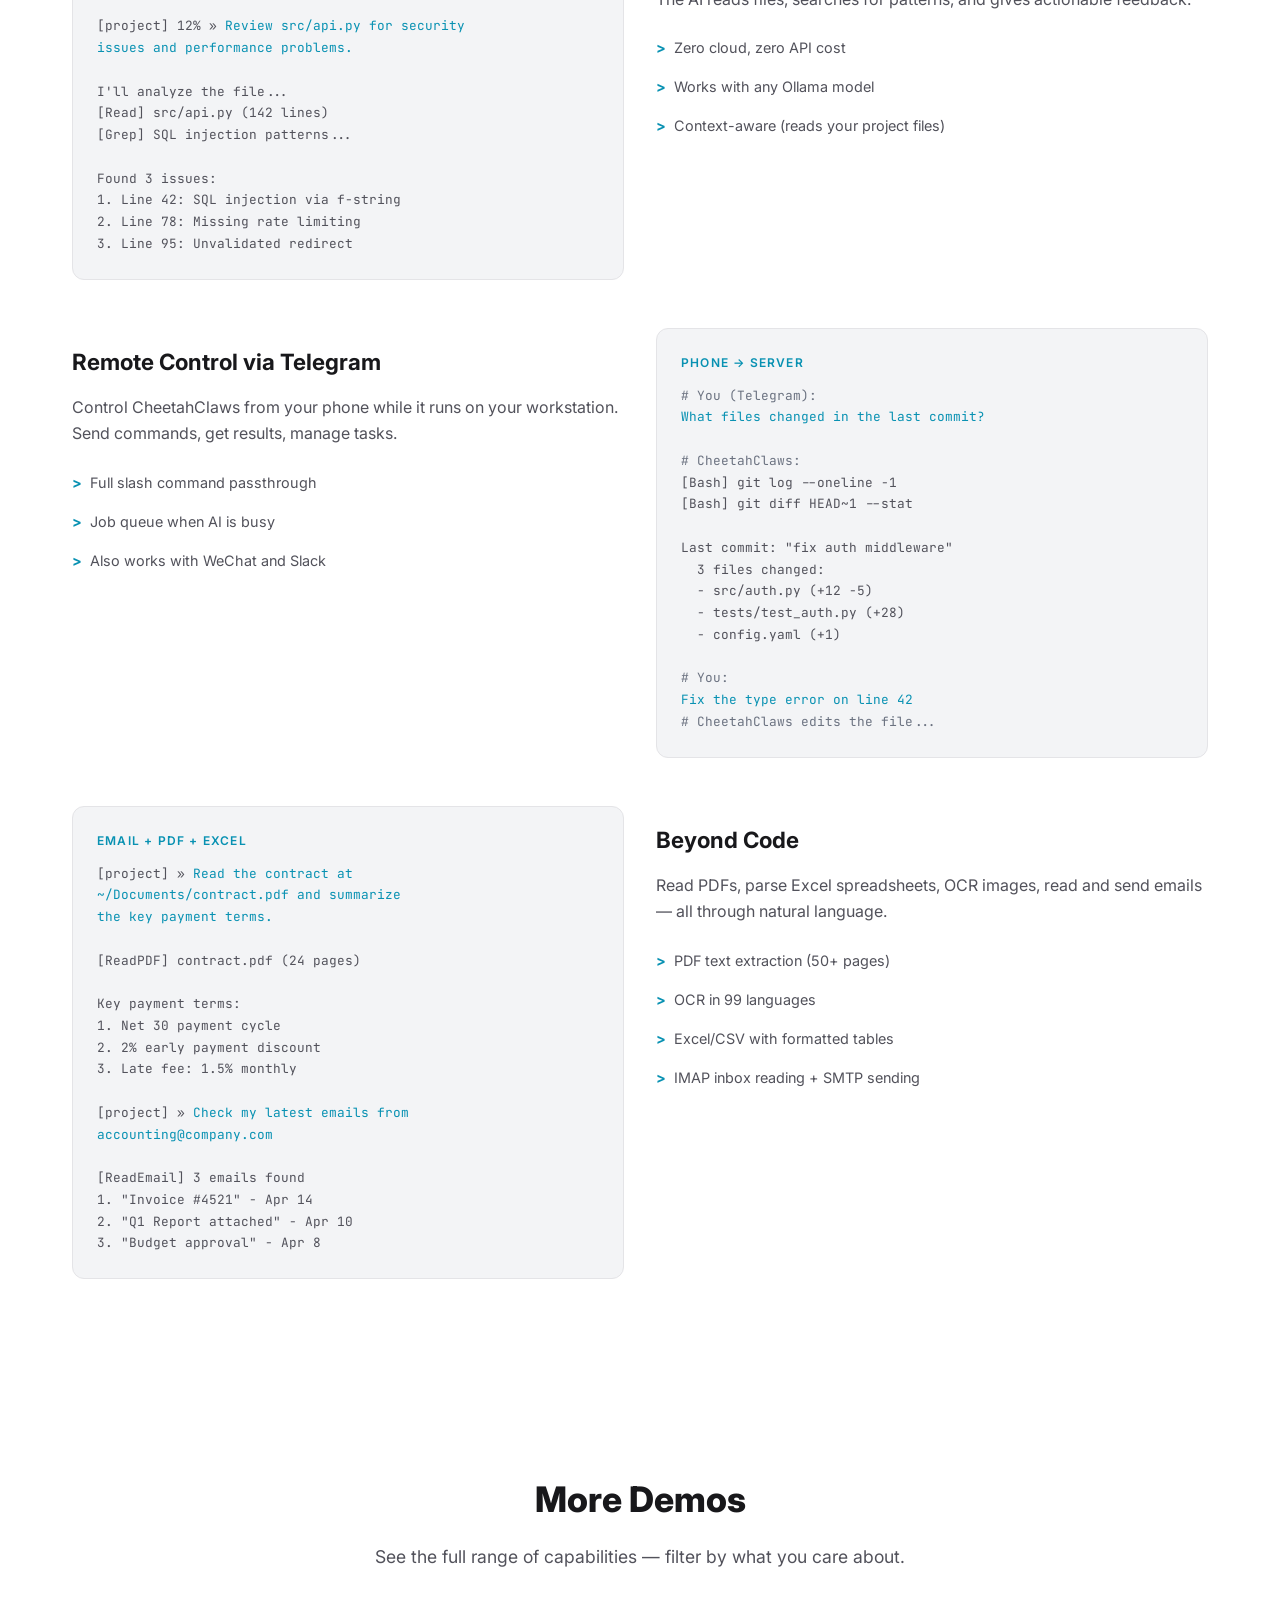
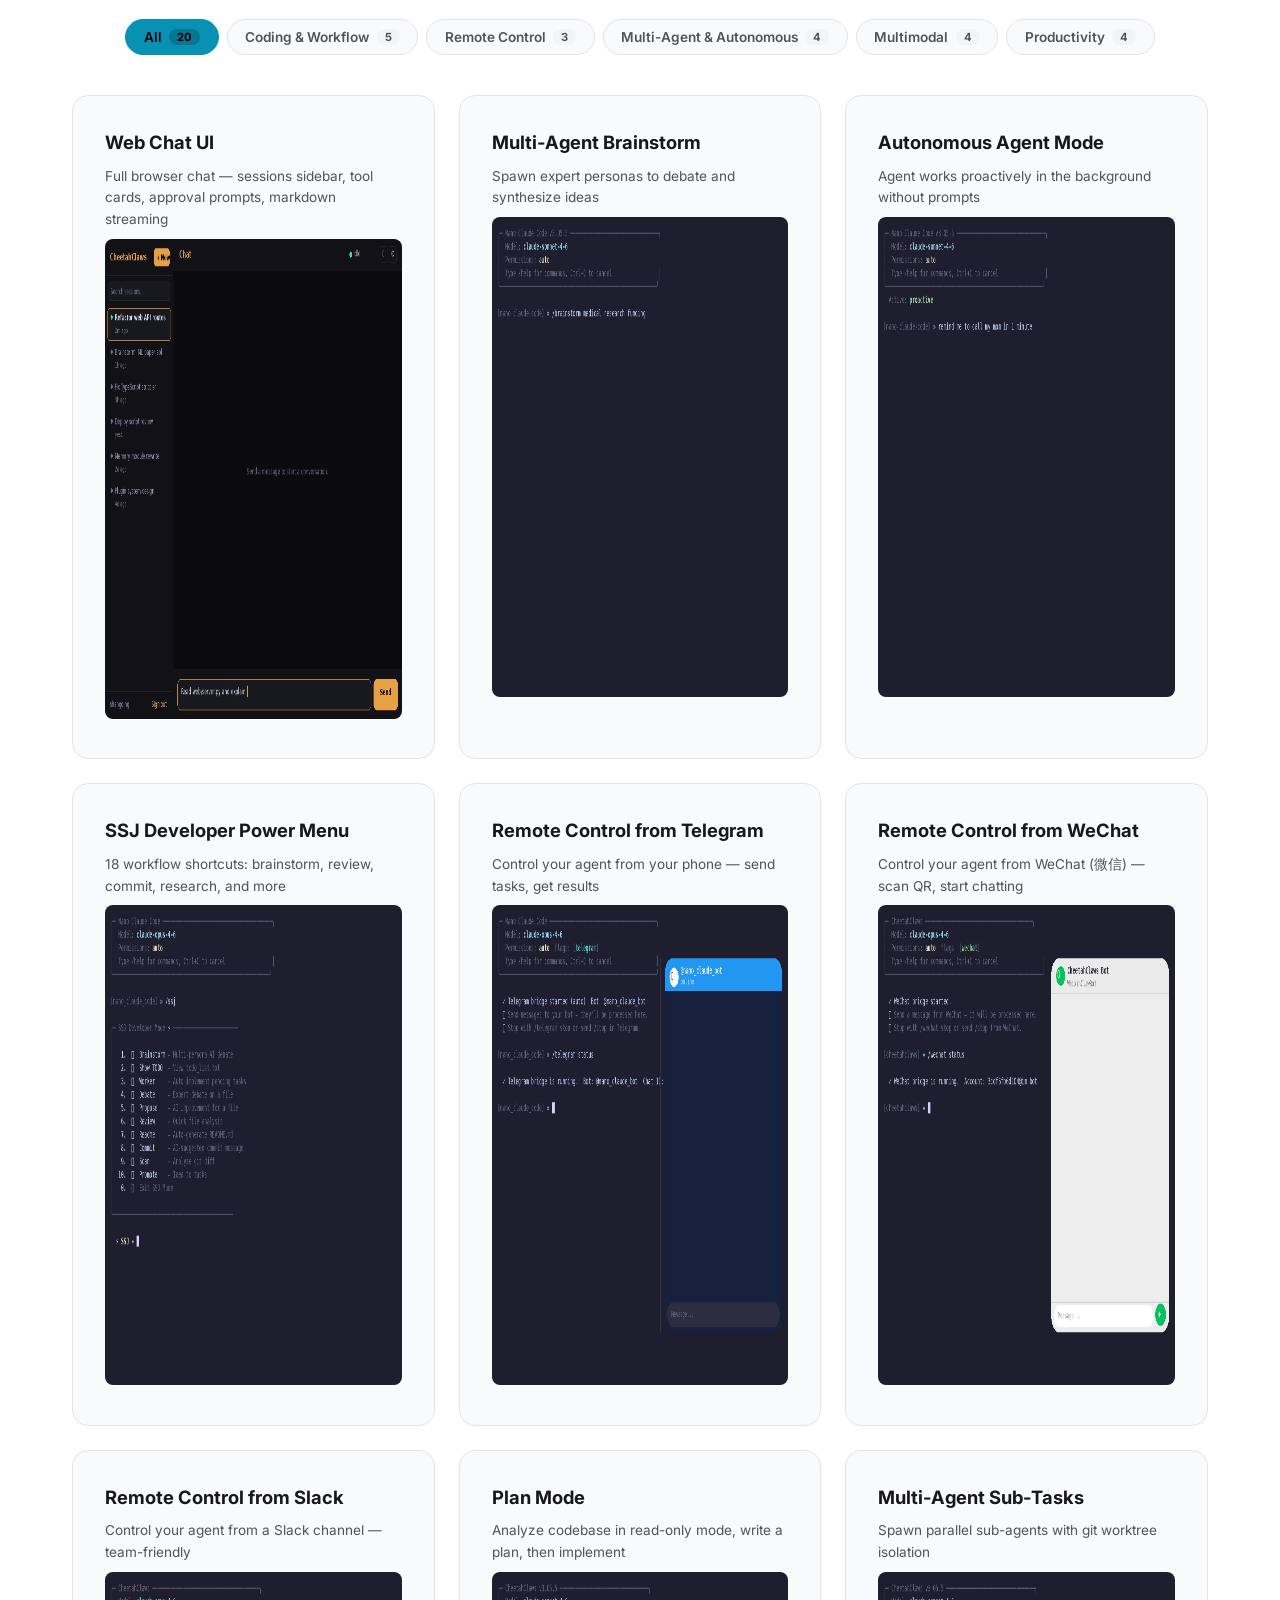
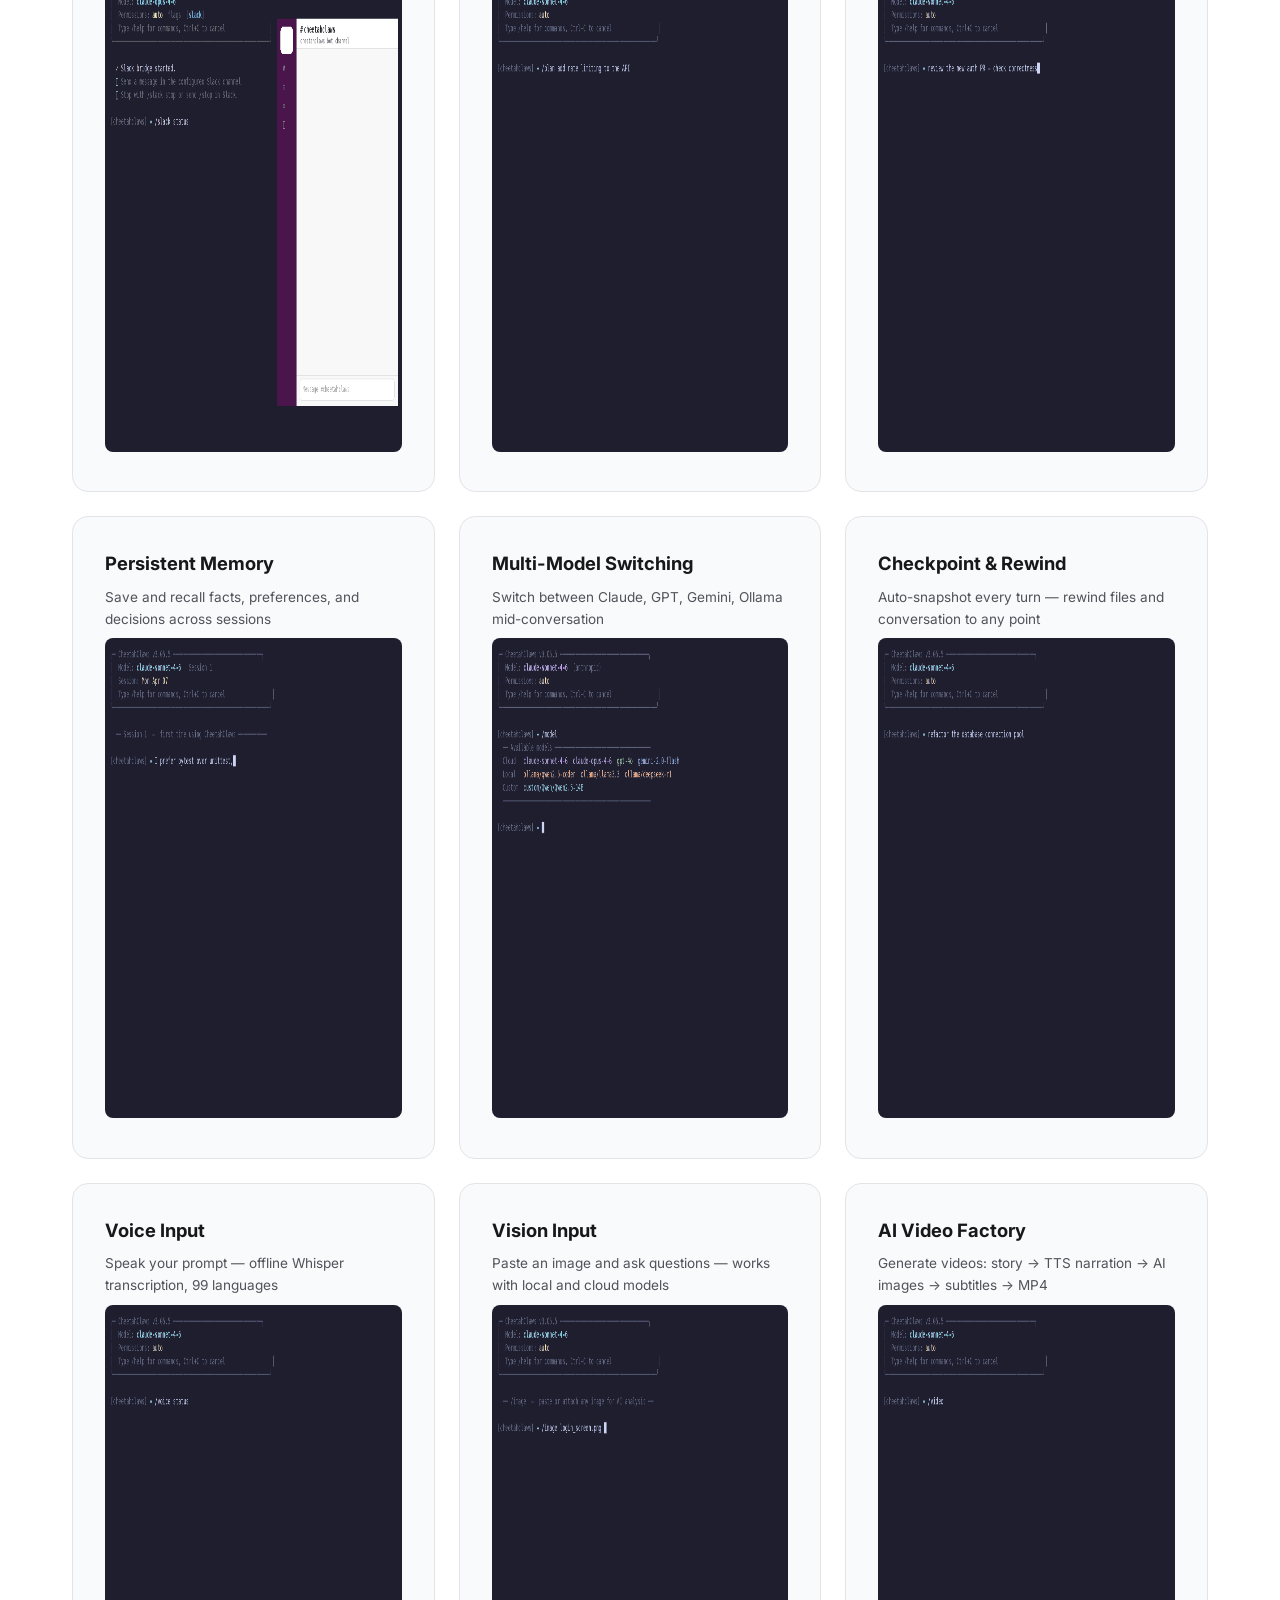
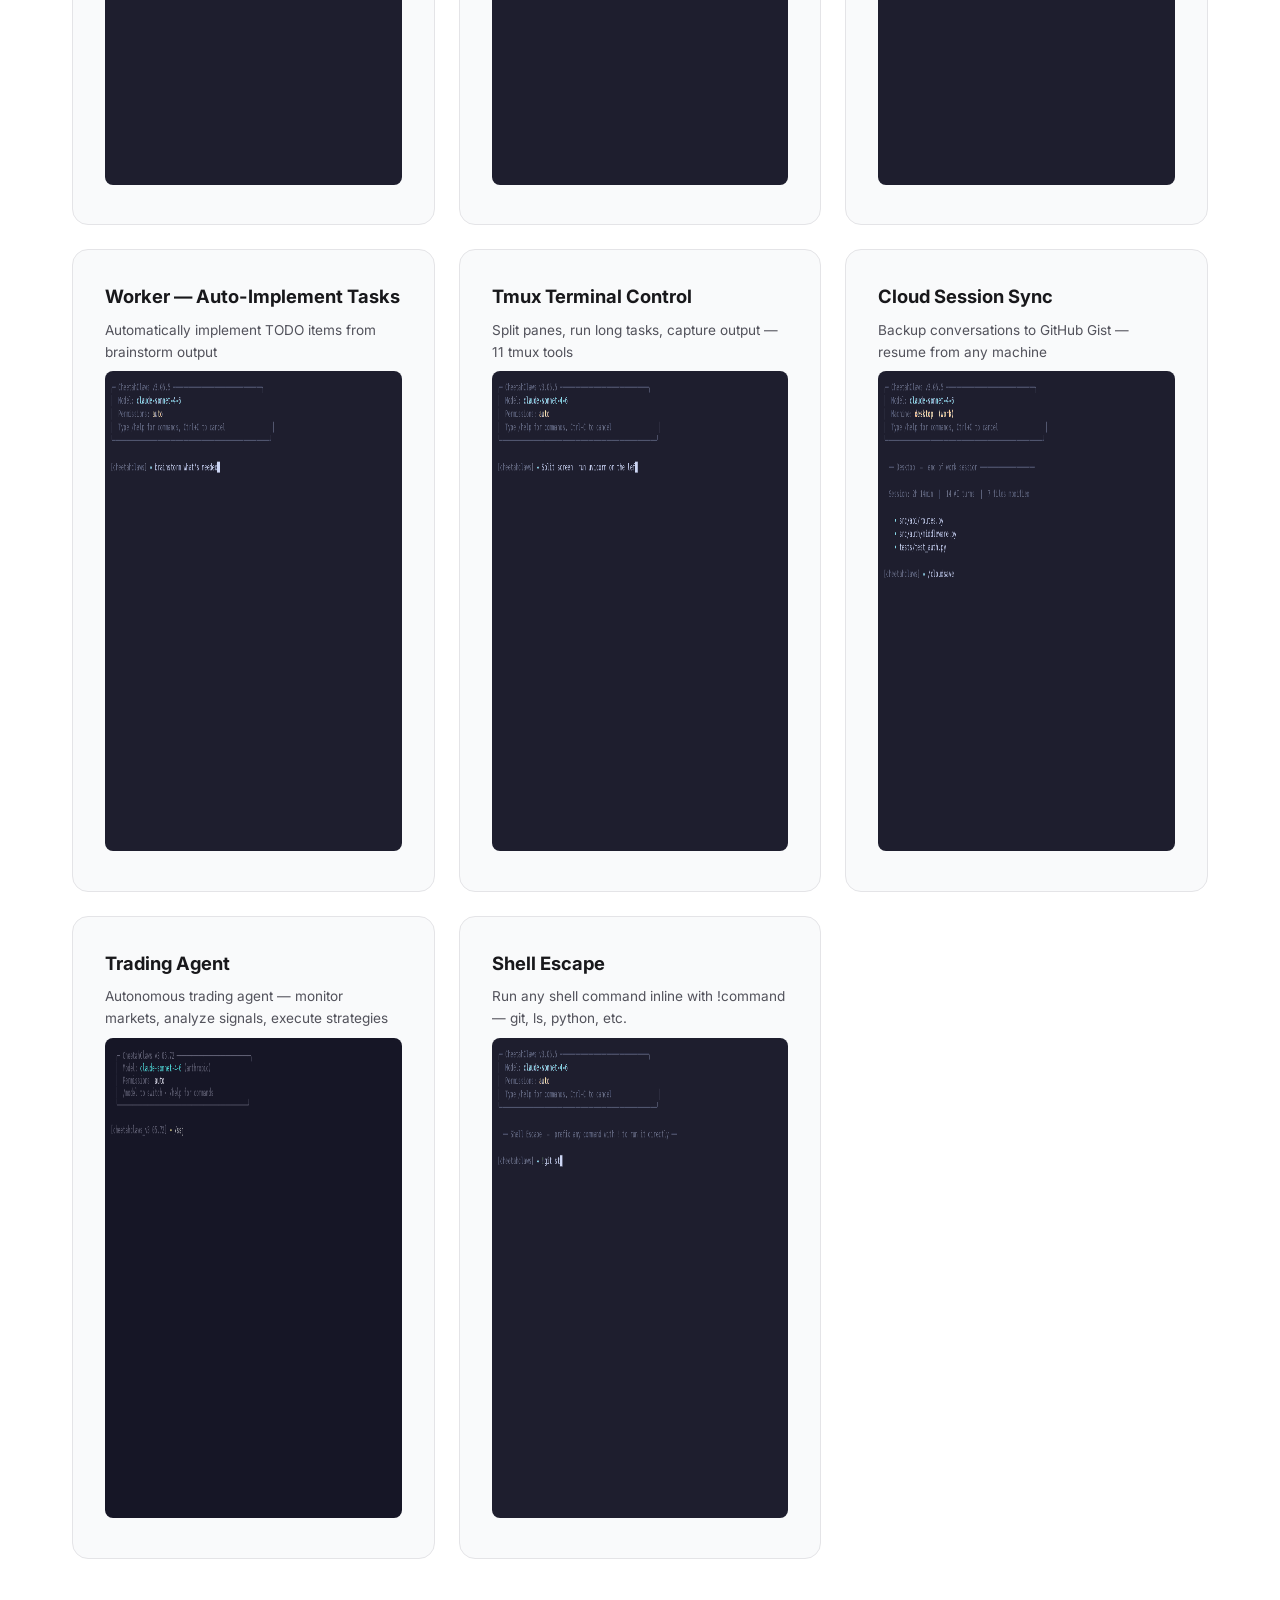
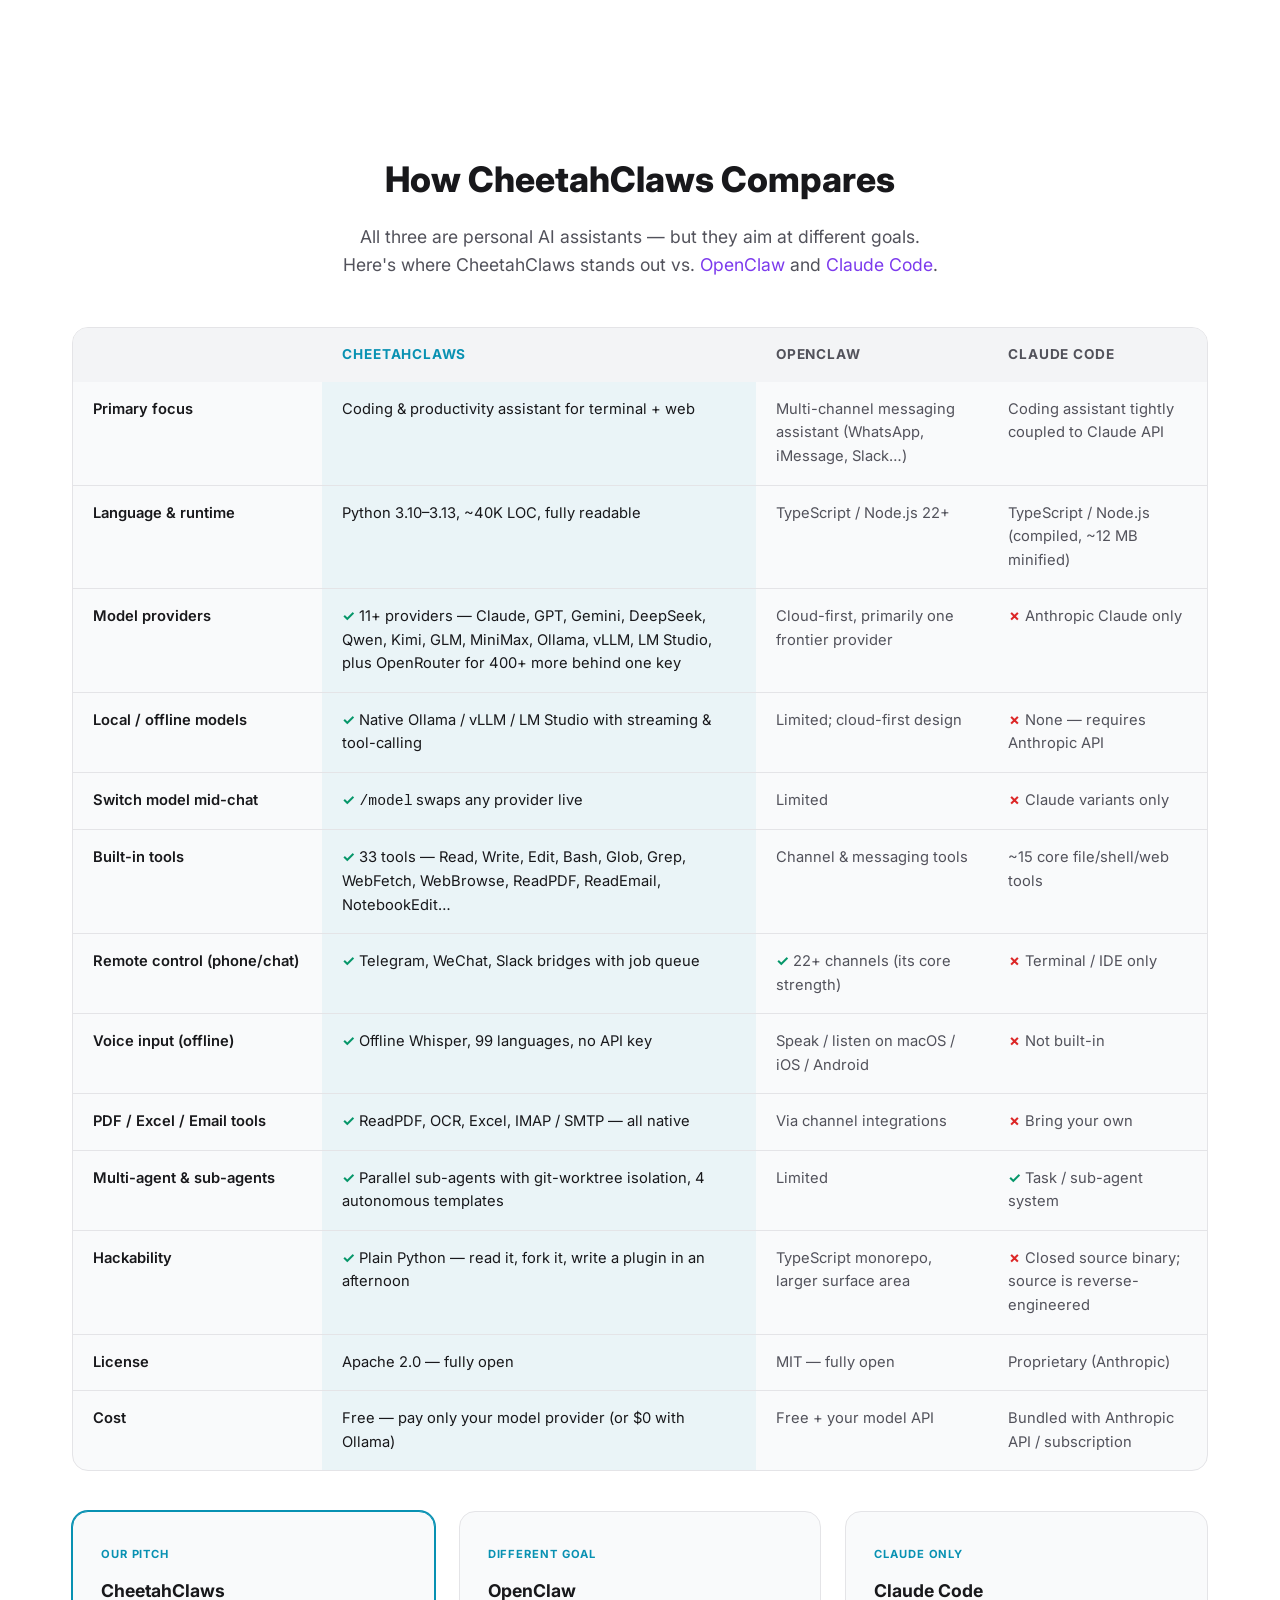
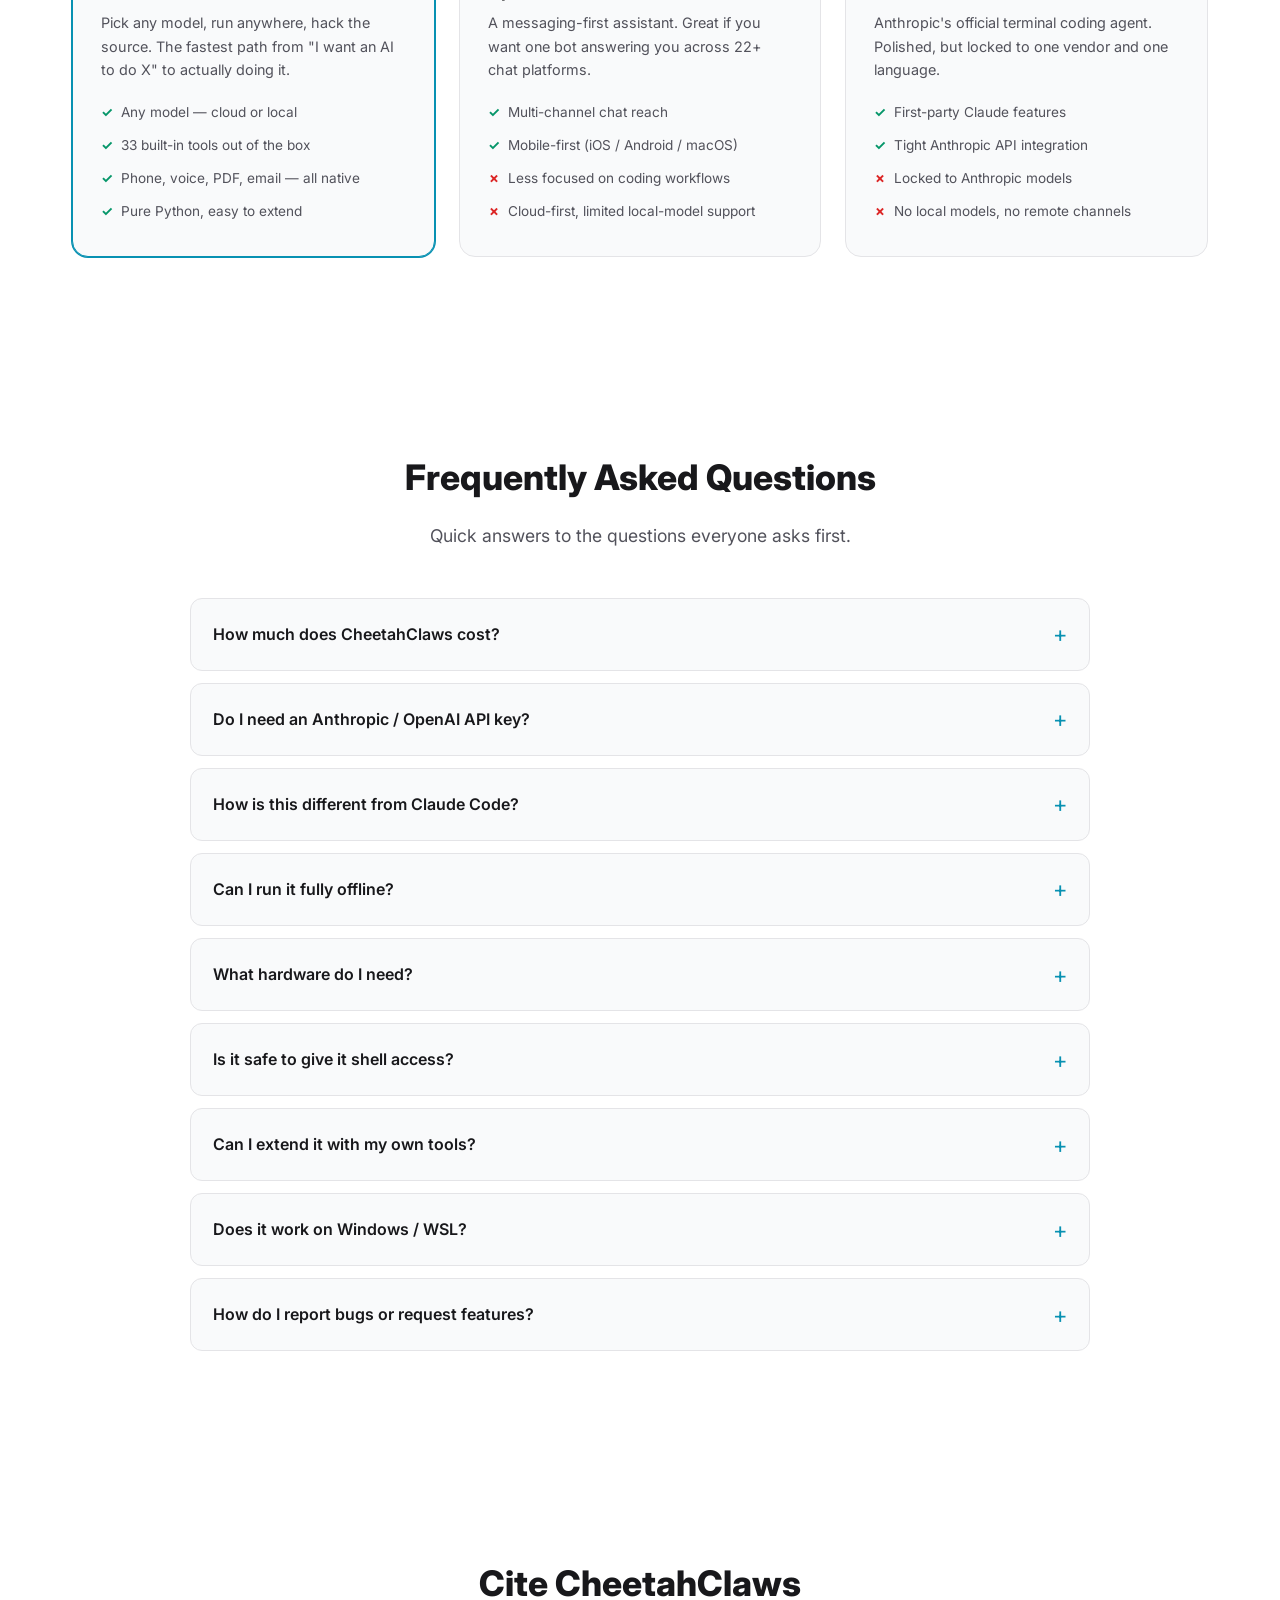
==== commit 19230c9f: "Update site for v3.5.87 - Version chips, title, hero badges, JSON-LD: v3.05.79/80 -> v3.5.87 - Test " ====
--- a/index.html
+++ b/index.html
@@ -3,7 +3,7 @@
 <head>
     <meta charset="UTF-8">
     <meta name="viewport" content="width=device-width, initial-scale=1.0">
-    <title>CheetahClaws — A Fast and Easy-to-Use Agent Harness Infrastructure for Long-Horizon, Multi-Model, and Tool-Using AI Systems · v3.05.80</title>
+    <title>CheetahClaws — A Fast and Easy-to-Use Agent Harness Infrastructure for Long-Horizon, Multi-Model, and Tool-Using AI Systems · v3.5.87</title>
     <meta name="description" content="CheetahClaws: Agent Harness Infrastructure for any model — Claude, GPT, Gemini, DeepSeek V4, Qwen, Ollama. Agent-OS kernel, Research Lab, Daemon mode, Telegram/WeChat/Slack remote control, 33+ built-in tools. Runs 24/7, open source (Apache-2.0).">
     <meta name="keywords" content="AI assistant, Claude Code alternative, open source AI agent, Python AI agent, multi-model AI, Ollama agent, autonomous research agent, MCP, agent OS, DeepSeek, Qwen, local LLM, Telegram bot, WeChat bot">
     <meta name="author" content="SAIL Lab (UC Berkeley)">
@@ -14,7 +14,7 @@
     <!-- Open Graph -->
     <meta property="og:type" content="website">
     <meta property="og:title" content="CheetahClaws — Fast Personal AI Assistant for Any Model">
-    <meta property="og:description" content="Python-native AI assistant supporting any model. Agent-OS kernel, autonomous Research Lab, 24/7 daemon mode, Telegram/WeChat/Slack remote control, 1900+ tests. Apache-2.0.">
+    <meta property="og:description" content="Python-native AI assistant supporting any model. Agent-OS kernel, autonomous Research Lab, 24/7 daemon mode, Telegram/WeChat/Slack remote control, 2,700+ tests. Apache-2.0.">
     <meta property="og:url" content="https://cheetahclaws.github.io/">
     <meta property="og:site_name" content="CheetahClaws">
     <meta property="og:image" content="https://cheetahclaws.github.io/logo.png">
@@ -42,7 +42,7 @@
       "alternateName": "Nano Claude Code",
       "applicationCategory": "DeveloperApplication",
       "operatingSystem": "macOS, Linux, Windows",
-      "softwareVersion": "3.05.80",
+      "softwareVersion": "3.5.87",
       "datePublished": "2026-05-10",
       "description": "Python-native AI assistant supporting any model — Claude, GPT, Gemini, DeepSeek, Qwen, Ollama. Agent-OS kernel, Research Lab, daemon mode, remote control bridges, 33+ built-in tools.",
       "url": "https://cheetahclaws.github.io/",
@@ -73,7 +73,7 @@
     <div class="inner">
         <a href="#" class="logo" aria-label="CheetahClaws home">
             <img src="logo.png" alt="CheetahClaws" style="height:36px;">
-            <span class="version-chip"><span class="dot"></span>v3.05.80</span>
+            <span class="version-chip"><span class="dot"></span>v3.5.87</span>
         </a>
         <div class="links" id="nav-links">
             <a href="#whats-new">What's New</a>
@@ -116,8 +116,8 @@
         <a href="https://github.com/SafeRL-Lab/cheetahclaws/stargazers" target="_blank" rel="noopener"><img src="https://img.shields.io/github/stars/SafeRL-Lab/cheetahclaws?style=for-the-badge&logo=github&color=22d3ee" alt="GitHub stars"></a>
         <a href="https://github.com/SafeRL-Lab/cheetahclaws/blob/main/LICENSE" target="_blank" rel="noopener"><img src="https://img.shields.io/badge/license-Apache_2.0-a78bfa?style=for-the-badge" alt="Apache 2.0"></a>
         <img src="https://img.shields.io/badge/python-3.10%E2%80%933.13-34d399?style=for-the-badge&logo=python&logoColor=white" alt="Python 3.10–3.13">
-        <img src="https://img.shields.io/badge/tests-1900%2B%20passing-34d399?style=for-the-badge" alt="1900+ tests passing">
-        <img src="https://img.shields.io/badge/version-v3.05.80-f472b6?style=for-the-badge" alt="v3.05.80">
+        <img src="https://img.shields.io/badge/tests-2769%20passing-34d399?style=for-the-badge" alt="2769 tests passing">
+        <img src="https://img.shields.io/badge/version-v3.5.87-f472b6?style=for-the-badge" alt="v3.5.87">
     </div>
     <div class="actions">
         <a class="btn-primary" href="https://github.com/SafeRL-Lab/cheetahclaws#installation">Get Started</a>
@@ -137,9 +137,9 @@
 
 <!-- What's New banner -->
 <div class="whats-new" id="whats-new-banner" role="region" aria-label="Latest release">
-    <span class="tag">NEW · v3.05.80</span>
+    <span class="tag">NEW · v3.5.87</span>
     <div class="text">
-        <strong>Agent-OS kernel v1.0</strong> · <strong>Research Lab</strong> (autonomous multi-day research) · <strong>Daemon mode</strong> (<code>cheetahclaws serve</code>) · <strong>Docker / home-server</strong> · <strong>MCP HTTP/SSE + OAuth 2.0</strong> · <strong>20-source research</strong> incl. 知乎 · B站 · 微博 · 小红书 · <strong>Web Chat UI</strong> with folders &amp; multi-user auth.
+        <strong>Fewer permission prompts</strong> — approval is asked only for actions that can change your files, run arbitrary code, or reach outside the session · <strong>OpenRouter</strong> as a first-class provider (one key, 400+ models) · <strong>Agent-OS kernel v1.0</strong> · <strong>Research Lab</strong> · <strong>Daemon mode</strong> (<code>cheetahclaws serve</code>) · <strong>Docker / home-server</strong> · <strong>Web Chat UI</strong>.
     </div>
     <a href="#whats-new">See what shipped &rarr;</a>
 </div>
@@ -160,7 +160,7 @@
             <div class="stat-label">Built-in Tools</div>
         </div>
         <div>
-            <div class="stat-num" data-count="10" data-suffix="+">10+</div>
+            <div class="stat-num" data-count="11" data-suffix="+">11+</div>
             <div class="stat-label">Model Providers</div>
         </div>
         <div>
@@ -168,18 +168,28 @@
             <div class="stat-label">Lines of Python</div>
         </div>
         <div>
-            <div class="stat-num" data-count="1900" data-suffix="+" data-format="comma">1,900+</div>
+            <div class="stat-num" data-count="2769" data-format="comma">2,769</div>
             <div class="stat-label">Tests Passing</div>
         </div>
     </div>
 </section>
 
-<!-- What's New in v3.05.79 -->
+<!-- What's New in v3.5.87 -->
 <section id="whats-new">
-    <h2>What&rsquo;s New in v3.05.79</h2>
+    <h2>What&rsquo;s New in v3.5.87</h2>
     <p class="subtitle">Active development — major upgrades shipped in the last 30 days. <a href="https://github.com/SafeRL-Lab/cheetahclaws/blob/main/docs/news.md" target="_blank" rel="noopener" style="color:var(--accent);text-decoration:none;">Full changelog &rarr;</a></p>
 
     <div class="features-grid">
+        <div class="feature-card">
+            <div class="icon">&#128275;</div>
+            <h3>Permission Prompts, Only Where They Matter</h3>
+            <p>Approval is asked for one class of action: anything that can <strong>change your files, run arbitrary code, or reach outside the session</strong>. Every read-only tool, read-only shell <em>pipeline</em> (<code>git log | head -20</code>), and creating a new file in the workspace now runs silently. Answer <code>s</code> at a prompt to allow <em>that one command or file</em> for the session &mdash; a scoped alternative to accept-all. <a href="https://github.com/SafeRL-Lab/cheetahclaws/blob/main/docs/guides/security.md#what-runs-without-asking-auto-mode" target="_blank" rel="noopener" style="color:var(--accent);text-decoration:none;">How it decides &rarr;</a></p>
+        </div>
+        <div class="feature-card">
+            <div class="icon">&#128737;</div>
+            <h3>OpenRouter &mdash; One Key, 400+ Models</h3>
+            <p><code>/model openrouter/deepseek/deepseek-v4-flash</code> reaches Claude, GPT, Gemini, DeepSeek, Llama and Qwen through a single key. Pin which upstream serves the request with <code>@gmicloud/fp8</code>. Shipped with four gateway-routing fixes &mdash; correct provider detection, per-model cost and context windows. <a href="https://github.com/SafeRL-Lab/cheetahclaws/blob/main/docs/guides/usage.md#openrouter-400-models-one-key" target="_blank" rel="noopener" style="color:var(--accent);text-decoration:none;">Setup &rarr;</a></p>
+        </div>
         <div class="feature-card">
             <div class="icon">&#129504;</div>
             <h3>Agent-OS Kernel v1.0</h3>
@@ -277,7 +287,7 @@
         <div class="feature-card">
             <div class="icon">&#9889;</div>
             <h3>Multi-Provider</h3>
-            <p>Claude, GPT-4o, Gemini, DeepSeek, Qwen, Kimi, MiniMax, Ollama, or any OpenAI-compatible endpoint. Switch with <code>/model</code>.</p>
+            <p>Claude, GPT-4o, Gemini, DeepSeek, Qwen, Kimi, MiniMax, OpenRouter (400+ models behind one key), Ollama, or any OpenAI-compatible endpoint. Switch with <code>/model</code>.</p>
         </div>
         <div class="feature-card">
             <div class="icon">&#128187;</div>
@@ -297,7 +307,7 @@
         <div class="feature-card">
             <div class="icon">&#128274;</div>
             <h3>Security</h3>
-            <p>Permission system (auto/manual/plan modes), prompt injection detection, credential filtering in /config, safe stdio wrapper.</p>
+            <p>Permission system with five modes (auto / accept-edits / accept-all / manual / plan) that prompts only for file changes, arbitrary code execution, and anything reaching outside the session; hard denylist for host-destroying commands in every mode; prompt injection detection, credential filtering in /config, safe stdio wrapper.</p>
         </div>
         <div class="feature-card">
             <div class="icon">&#128640;</div>
@@ -325,7 +335,7 @@
 <!-- Models -->
 <section id="models">
     <h2>Works With Every Model</h2>
-    <p class="subtitle">10+ providers, 200+ models. Cloud or local — your choice.</p>
+    <p class="subtitle">11+ providers, 400+ models via OpenRouter alone. Cloud or local — your choice.</p>
     <div class="providers">
         <span class="provider-chip">Anthropic Claude</span>
         <span class="provider-chip">OpenAI GPT-4o / GPT-5</span>
@@ -335,6 +345,7 @@
         <span class="provider-chip">Moonshot Kimi</span>
         <span class="provider-chip">Zhipu GLM</span>
         <span class="provider-chip">MiniMax</span>
+        <span class="provider-chip">OpenRouter (400+ models)</span>
         <span class="provider-chip">Ollama (local)</span>
         <span class="provider-chip">LM Studio</span>
         <span class="provider-chip">vLLM</span>
@@ -588,7 +599,7 @@
                 </tr>
                 <tr>
                     <th>Model providers</th>
-                    <td class="highlight-col"><span class="check">✓</span> 10+ providers, 200+ models — Claude, GPT, Gemini, DeepSeek, Qwen, Kimi, GLM, MiniMax, Ollama, vLLM, LM Studio</td>
+                    <td class="highlight-col"><span class="check">✓</span> 11+ providers — Claude, GPT, Gemini, DeepSeek, Qwen, Kimi, GLM, MiniMax, Ollama, vLLM, LM Studio, plus OpenRouter for 400+ more behind one key</td>
                     <td>Cloud-first, primarily one frontier provider</td>
                     <td><span class="cross">✗</span> Anthropic Claude only</td>
                 </tr>
@@ -708,7 +719,7 @@
         </details>
         <details>
             <summary>How is this different from Claude Code?</summary>
-            <div class="answer">Claude Code is closed-source and Anthropic-only. CheetahClaws is a Python-native, Apache-2.0 reimplementation that supports <strong>10+ providers</strong> (Claude, GPT, Gemini, DeepSeek, Qwen, Kimi, GLM, Ollama, vLLM, LM Studio…), adds an <strong>Agent-OS kernel</strong>, autonomous <strong>Research Lab</strong>, <strong>daemon mode</strong>, and <strong>Telegram / WeChat / Slack</strong> bridges. See the <a href="#compare">full comparison &rarr;</a></div>
+            <div class="answer">Claude Code is closed-source and Anthropic-only. CheetahClaws is a Python-native, Apache-2.0 reimplementation that supports <strong>11+ providers</strong> (Claude, GPT, Gemini, DeepSeek, Qwen, Kimi, GLM, OpenRouter, Ollama, vLLM, LM Studio…), adds an <strong>Agent-OS kernel</strong>, autonomous <strong>Research Lab</strong>, <strong>daemon mode</strong>, and <strong>Telegram / WeChat / Slack</strong> bridges. See the <a href="#compare">full comparison &rarr;</a></div>
         </details>
         <details>
             <summary>Can I run it fully offline?</summary>
